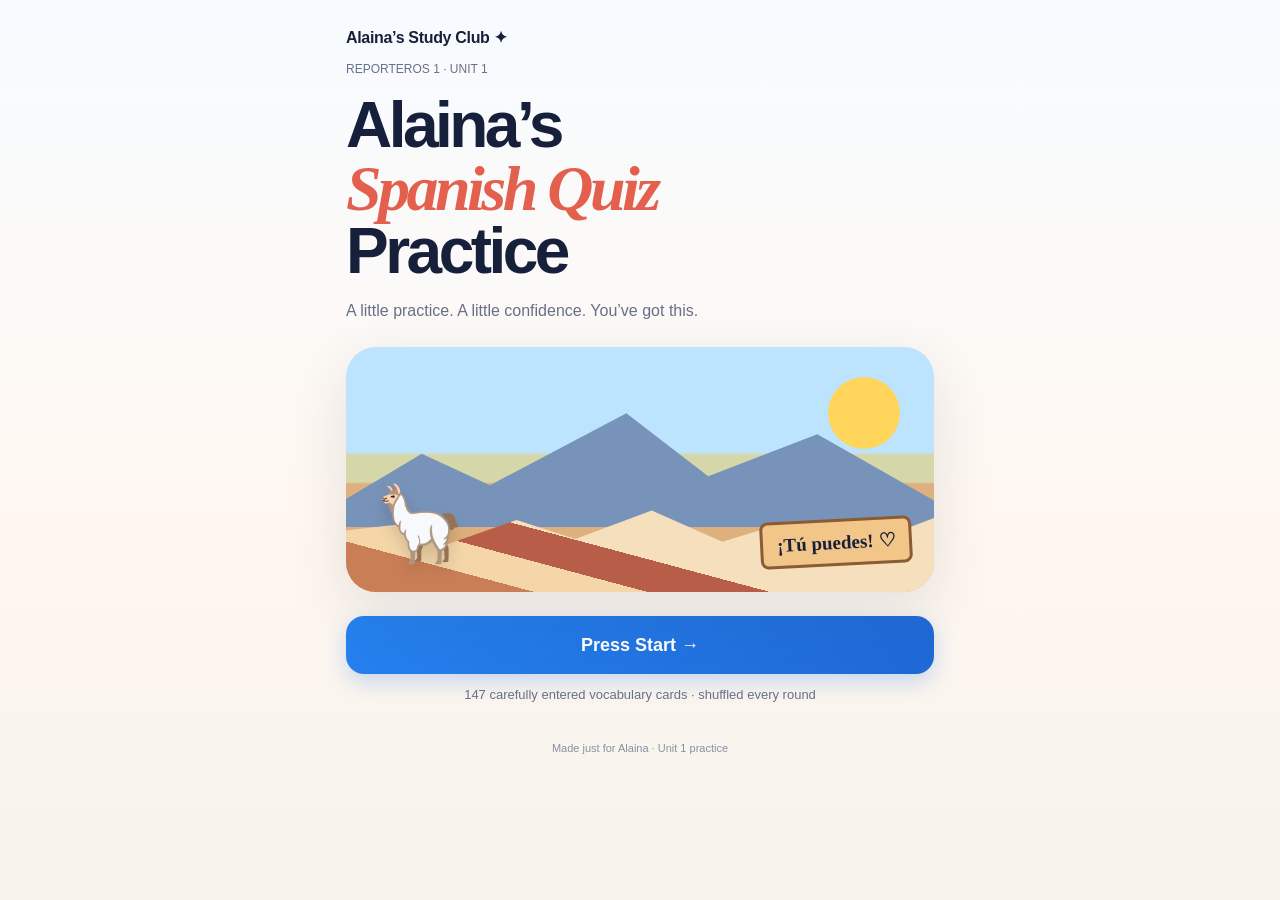
==== index.html @ 4f2fc118 "Fix Spanish nationality spelling" ====
<!doctype html>
<html lang="en"><head><meta charset="utf-8"><meta name="viewport" content="width=device-width,initial-scale=1,viewport-fit=cover,user-scalable=no">
<meta name="theme-color" content="#fbf7f1"><meta name="apple-mobile-web-app-capable" content="yes"><meta name="apple-mobile-web-app-status-bar-style" content="default"><meta name="apple-mobile-web-app-title" content="Alaina Spanish">
<title>Alaina's Spanish Quiz Practice</title>
<style>
:root{--ink:#17203b;--muted:#687089;--paper:#fbf7f1;--card:#fff;--blue:#2577e8;--green:#2fa768;--peach:#ffeadc;--lav:#eee9ff;--line:#e7e2dd;--bad:#c64e4e;--good:#188653;--shadow:0 18px 60px rgba(49,47,66,.12);font-family:-apple-system,BlinkMacSystemFont,"Avenir Next","Segoe UI",sans-serif}*{box-sizing:border-box}body{margin:0;background:linear-gradient(180deg,#f7fbff 0,#fff8f1 56%,#f7f2ec 100%);color:var(--ink);min-height:100dvh;-webkit-tap-highlight-color:transparent}button,input{font:inherit}button{border:0;cursor:pointer}.app{min-height:100dvh;padding:max(12px,env(safe-area-inset-top)) 16px max(18px,env(safe-area-inset-bottom));max-width:620px;margin:auto}.top{height:50px;display:flex;align-items:center;justify-content:space-between}.brand{font-weight:850;letter-spacing:-.02em}.round{width:42px;height:42px;border-radius:50%;background:#ffffffcc;border:1px solid var(--line);font-size:22px}.screen{animation:in .2s ease}@keyframes in{from{opacity:0;transform:translateY(6px)}to{opacity:1;transform:none}}h1{font-size:clamp(42px,12vw,64px);line-height:.98;letter-spacing:-.055em;margin:18px 0 12px}h2{font-size:28px;letter-spacing:-.035em;margin:8px 0}.script{font-family:Georgia,serif;font-style:italic;color:#e2604d}.sub{color:var(--muted);line-height:1.5}.heroArt{height:245px;border-radius:30px;overflow:hidden;position:relative;background:linear-gradient(#bde4ff 0 43%,#d6d7a9 44% 55%,#deb07d 56%);box-shadow:var(--shadow);margin:24px 0}.sun{position:absolute;width:72px;height:72px;border-radius:50%;background:#ffd55b;right:34px;top:30px}.mount{position:absolute;left:-8%;right:-8%;height:150px;bottom:65px;background:#7893b9;clip-path:polygon(0 100%,18% 51%,28% 72%,48% 24%,60% 66%,76% 38%,100% 100%)}.village{position:absolute;inset:auto 0 0;height:95px;background:linear-gradient(15deg,#c97e56 0 20%,#f4d6a9 20% 32%,#b85e48 32% 45%,#f5dfbc 45% 100%);clip-path:polygon(0 35%,10% 28%,17% 50%,29% 24%,39% 44%,52% 14%,64% 47%,75% 26%,88% 50%,100% 22%,100% 100%,0 100%)}.llama{position:absolute;left:28px;bottom:25px;font-size:74px;filter:drop-shadow(0 8px 8px #0002)}.sign{position:absolute;right:22px;bottom:26px;background:#f1c688;border:3px solid #8b5b36;border-radius:8px;padding:9px 14px;font:700 19px Georgia;transform:rotate(-3deg)}.cta{width:100%;min-height:58px;border-radius:18px;background:linear-gradient(135deg,#2582ef,#1f68d6);color:white;font-weight:800;font-size:18px;box-shadow:0 8px 22px #2577e83d}.cta.green{background:linear-gradient(135deg,#38ba75,#23935a)}.ghost{width:100%;min-height:52px;border-radius:16px;background:white;border:1px solid var(--line);font-weight:750;color:var(--ink)}.grid{display:grid;gap:12px}.mode{background:white;border:1px solid var(--line);border-radius:22px;padding:18px;text-align:left;box-shadow:0 8px 25px #0000000a;display:grid;grid-template-columns:52px 1fr auto;align-items:center;gap:14px}.mode .ico{width:52px;height:52px;border-radius:15px;background:#dfeeff;display:grid;place-items:center;font-size:28px}.mode:nth-child(2) .ico{background:#e0f4e6}.mode strong{font-size:20px;display:block}.mode small{color:var(--muted);line-height:1.35;display:block;margin-top:4px}.chev{font-size:28px}.section{margin:22px 0 10px;font-weight:850}.cats{display:grid;gap:9px}.cat{display:flex;align-items:center;gap:11px;background:white;border:1px solid var(--line);border-radius:15px;padding:13px}.cat input{width:20px;height:20px;accent-color:var(--blue)}.cat b{flex:1}.cat small{color:var(--muted)}.seg{display:grid;grid-template-columns:repeat(3,1fr);gap:8px}.seg button{background:white;border:1px solid var(--line);border-radius:13px;padding:12px 4px;font-weight:750}.seg button.on{background:var(--lav);border-color:#9c85e8;color:#4c37a5}
</style><style>
.studyHead{display:flex;align-items:center;justify-content:space-between;margin:6px 0 18px}.progress{font-size:14px;color:var(--muted);font-weight:700}.bar{height:8px;background:#ece8e3;border-radius:99px;overflow:hidden;margin:0 0 22px}.bar i{display:block;height:100%;background:linear-gradient(90deg,#2b82ed,#54b7ff);width:0}.flash{min-height:390px;background:#fff;border:1px solid var(--line);border-radius:30px;box-shadow:var(--shadow);padding:34px 24px;display:flex;flex-direction:column;align-items:center;justify-content:center;text-align:center}.prompt{font-size:14px;color:#4d78b5;margin-bottom:22px}.word{font-size:clamp(38px,12vw,56px);font-weight:850;letter-spacing:-.045em}.spanish{font-family:Georgia,serif;font-size:clamp(38px,12vw,55px);font-weight:700}.forms{font-family:Georgia,serif;font-size:clamp(28px,9vw,42px);font-weight:700;line-height:1.25}.tap{margin-top:30px;color:var(--muted);font-size:14px}.speaker{width:64px;height:64px;border-radius:50%;background:#2580ed;color:#fff;font-size:28px;margin:24px 0 4px}.controls{display:grid;grid-template-columns:1fr 1fr;gap:10px;margin-top:14px}.controls.three{grid-template-columns:1fr 1fr 1fr}.goodbtn{background:#e2f5e9;color:#176c45;border:1px solid #b6dec7}.again{background:#fff0e8;color:#9d5038;border:1px solid #f0c6b7}.control{min-height:52px;border-radius:15px;font-weight:800}.quizCard{background:#fff;border:1px solid var(--line);border-radius:28px;padding:27px 20px;box-shadow:var(--shadow);text-align:center}.quizCard .word{margin:18px 0 28px}.answer{width:100%;height:58px;border:2px solid #cfd8e6;border-radius:15px;padding:0 15px;font-size:20px;outline:none}.answer:focus{border-color:#2b82ed;box-shadow:0 0 0 4px #2b82ed1c}.accents{display:flex;gap:6px;justify-content:center;flex-wrap:wrap;margin:11px 0}.accent{min-width:38px;height:38px;border-radius:10px;background:#f1f5fb;color:#27446f;font-weight:800}.feedback{border-radius:17px;padding:15px;margin:13px 0;text-align:left}.feedback.ok{background:#e5f7eb;color:#176c45}.feedback.no{background:#fff0ed;color:#9d3d3d}.feedback b{display:block;font-size:18px}.result{text-align:center;background:white;border:1px solid var(--line);border-radius:30px;padding:34px 22px;box-shadow:var(--shadow)}.score{font-size:70px;font-weight:900;letter-spacing:-.07em;color:#2e7fe2;margin:20px 0 6px}.tiny{font-size:12px;color:var(--muted)}.note{font-size:13px;color:var(--muted);line-height:1.45;margin-top:12px}.footer{padding:24px 0 8px;text-align:center;color:#8790a0;font-size:11px}.hide{display:none!important}@media(max-width:380px){.app{padding-left:12px;padding-right:12px}.heroArt{height:218px}.flash{min-height:350px}.mode{padding:14px}.mode strong{font-size:18px}}
</style></head><body><div class="app"><div class="top"><div class="brand">Alaina’s Study Club ✦</div><button id="close" class="round hide" aria-label="Close practice">×</button></div><main id="main"></main><div class="footer">Made just for Alaina · Unit 1 practice</div></div>
<script>
const CATS=[['numbers','Numbers','Los números'],['personal','Personal information','Los datos personales'],['greetings','Greetings','Los saludos'],['courtesy','Courtesy & titles','La cortesía y los títulos'],['occupations','Occupations','Las ocupaciones'],['nationalities','Nationalities','Las nacionalidades'],['languages','Languages','Los idiomas']];
let cards=[];const add=(cat,en,...forms)=>cards.push({cat,en,forms});
const one=['uno','dos','tres','cuatro','cinco','seis','siete','ocho','nueve','diez','once','doce','trece','catorce','quince','dieciséis','diecisiete','dieciocho','diecinueve','veinte','veintiuno','veintidós','veintitrés','veinticuatro','veinticinco','veintiséis','veintisiete','veintiocho','veintinueve','treinta'];
const eng=['one','two','three','four','five','six','seven','eight','nine','ten','eleven','twelve','thirteen','fourteen','fifteen','sixteen','seventeen','eighteen','nineteen','twenty','twenty-one','twenty-two','twenty-three','twenty-four','twenty-five','twenty-six','twenty-seven','twenty-eight','twenty-nine','thirty'];
eng.forEach((e,i)=>add('numbers',e,one[i]));const tens={3:'treinta',4:'cuarenta'};const ones=['','uno','dos','tres','cuatro','cinco','seis','siete','ocho','nueve'];for(let n=31;n<=49;n++){let t=Math.floor(n/10),o=n%10;add('numbers',`${['','','','thirty','forty'][t]}-${['','one','two','three','four','five','six','seven','eight','nine'][o]}`,`${tens[t]} y ${ones[o]}`)}
[['fifty','cincuenta'],['sixty','sesenta'],['seventy','setenta'],['eighty','ochenta'],['ninety','noventa'],['one hundred','cien']].forEach(x=>add('numbers',...x));
[['name','el nombre'],['age','la edad'],['country','el país'],['occupation','la ocupación'],['email','el correo electrónico'],['telephone number','el número de teléfono'],['birthday','el cumpleaños']].forEach(x=>add('personal',...x));
[['to greet','saludar'],['to kiss','dar un beso'],['to shake hands','dar un apretón de manos'],['to hug','dar un abrazo']].forEach(x=>add('greetings',...x));
[['Nice to meet you','encantado','encantada'],['Mr. Rodríguez','el señor Rodríguez'],['Mrs. Martínez','la señora Martínez'],['Miss Rivera','la señorita Rivera'],['Mrs. Ana and Mr. Roberto','doña Ana y don Roberto']].forEach(x=>add('courtesy',...x));
</script><script>
[['actor / actress','el actor','la actriz'],['astronaut','el astronauta','la astronauta'],['singer','el cantante','la cantante'],['chef','el cocinero','la cocinera'],['athlete','el deportista','la deportista'],['director','el director','la directora'],['doctor','el doctor','la doctora'],['writer','el escritor','la escritora'],['student','el estudiante','la estudiante'],['photographer','el fotógrafo','la fotógrafa'],['judge','el juez','la jueza'],['journalist','el periodista','la periodista'],['teacher','el profesor','la profesora']].forEach(x=>add('occupations',...x));
const nat=[['Spanish','español','española'],['Equatorial Guinean','guineano','guineana'],['Cuban','cubano','cubana'],['Dominican','dominicano','dominicana'],['Puerto Rican','puertorriqueño','puertorriqueña'],['Canadian','canadiense'],['American','estadounidense'],['Mexican','mexicano','mexicana'],['Costa Rican','costarricense'],['Guatemalan','guatemalteco','guatemalteca'],['Honduran','hondureño','hondureña'],['Nicaraguan','nicaragüense'],['Panamanian','panameño','panameña'],['Salvadoran','salvadoreño','salvadoreña'],['Argentinian','argentino','argentina'],['Bolivian','boliviano','boliviana'],['Chilean','chileno','chilena'],['Colombian','colombiano','colombiana'],['Ecuadorian','ecuatoriano','ecuatoriana'],['Peruvian','peruano','peruana'],['Paraguayan','paraguayo','paraguaya'],['Uruguayan','uruguayo','uruguaya'],['Venezuelan','venezolano','venezolana'],['German','alemán','alemana'],['Australian','australiano','australiana'],['Brazilian','brasileño','brasileña'],['British','británico','británica'],['Chinese','chino','china'],['French','francés','francesa'],['Irish','irlandés','irlandesa'],['Italian','italiano','italiana'],['Japanese','japonés','japonesa'],['Nigerian','nigeriano','nigeriana'],['Polish','polaco','polaca'],['Russian','ruso','rusa']];nat.forEach(x=>add('nationalities',...x));
const langs=[['German','el alemán'],['Arabic','el árabe'],['Aymara','el aymara','el aimara'],['Chinese','el chino'],['Korean','el coreano'],['Catalan','el catalán'],['Spanish','el español'],['French','el francés'],['Galician','el gallego'],['Greek','el griego'],['Guaraní','el guaraní'],['Hindi','el hindi'],['Hebrew','el hebreo'],['Dutch','el holandés'],['English','el inglés'],['Italian','el italiano'],['Japanese','el japonés'],['Lakota','el lakota'],['Nahuatl','el náhuatl'],['Navajo','el navajo'],['Polish','el polaco'],['Portuguese','el portugués'],['Quechua','el quechua'],['Russian','el ruso'],['Tagalog','el tagalo'],['Thai','el tailandés'],['Vietnamese','el vietnamita'],['Basque','el vasco']];langs.forEach(x=>add('languages',x[0]+' (language)',...x.slice(1)));
const TOTAL=cards.length;let state={screen:'home',mode:'flash',selected:new Set(CATS.map(c=>c[0])),length:10,deck:[],i:0,flipped:false,score:0,answers:[],checked:false};const main=document.getElementById('main'),closeBtn=document.getElementById('close');
function esc(s){return String(s).replace(/[&<>"']/g,m=>({'&':'&amp;','<':'&lt;','>':'&gt;','"':'&quot;',"'":'&#39;'}[m]))}function shuffle(a){a=[...a];for(let i=a.length-1;i>0;i--){let j=Math.floor(Math.random()*(i+1));[a[i],a[j]]=[a[j],a[i]]}return a}function showClose(v=true){closeBtn.classList.toggle('hide',!v)}
function home(){state.screen='home';showClose(false);main.innerHTML=`<section class="screen"><div class="tiny">REPORTEROS 1 · UNIT 1</div><h1>Alaina’s<br><span class="script">Spanish Quiz</span><br>Practice</h1><p class="sub">A little practice. A little confidence. You’ve got this.</p><div class="heroArt" aria-label="A cheerful mountain village illustration"><div class="sun"></div><div class="mount"></div><div class="village"></div><div class="llama">🦙</div><div class="sign">¡Tú puedes! ♡</div></div><button class="cta" onclick="menu()">Press Start →</button><p class="note" style="text-align:center">${TOTAL} carefully entered vocabulary cards · shuffled every round</p></section>`}
function menu(){state.screen='menu';showClose(true);main.innerHTML=`<section class="screen"><h2>Choose a practice mode</h2><p class="sub">Start with flashcards, or test the exact Spanish spelling.</p><div class="grid"><button class="mode" onclick="setup('flash')"><span class="ico">▣</span><span><strong>Flashcards</strong><small>See English, tap to reveal Spanish, then hear it aloud.</small></span><span class="chev">›</span></button><button class="mode" onclick="setup('quiz')"><span class="ico">✎</span><span><strong>Spelling Quiz</strong><small>Type the Spanish word and check your answer.</small></span><span class="chev">›</span></button></div></section>`}
function setup(mode){state.mode=mode;state.screen='setup';showClose(true);renderSetup()}
</script><script>
function renderSetup(){let rows=CATS.map(c=>{let count=cards.filter(x=>x.cat===c[0]).length;return `<label class="cat"><input type="checkbox" ${state.selected.has(c[0])?'checked':''} onchange="toggleCat('${c[0]}',this.checked)"><b>${esc(c[1])}<small style="display:block">${esc(c[2])}</small></b><small>${count}</small></label>`}).join('');main.innerHTML=`<section class="screen"><h2>${state.mode==='flash'?'Flashcards':'Spelling Quiz'}</h2><p class="sub">Choose what Alaina wants to practice today.</p><div class="section">Topics</div><div class="cats">${rows}</div><div class="section">Round length</div><div class="seg"><button class="${state.length===10?'on':''}" onclick="setLen(10)">10</button><button class="${state.length===20?'on':''}" onclick="setLen(20)">20</button><button class="${state.length===999?'on':''}" onclick="setLen(999)">All</button></div><div style="height:18px"></div><button class="cta ${state.mode==='quiz'?'green':''}" onclick="startRound()">Start ${state.mode==='flash'?'Flashcards':'Quiz'} →</button><p class="note">No timer. Each round is randomized, so repeated practice comes in a different order.</p></section>`}
function toggleCat(id,on){on?state.selected.add(id):state.selected.delete(id)}function setLen(n){state.length=n;renderSetup()}
function startRound(){let pool=cards.filter(c=>state.selected.has(c.cat));if(!pool.length){alert('Choose at least one topic first.');return}state.deck=shuffle(pool).slice(0,Math.min(state.length,pool.length));state.i=0;state.score=0;state.answers=[];state.flipped=false;state.checked=false;state.screen='study';renderCard()}
function catName(id){return CATS.find(c=>c[0]===id)?.[1]||id}function progress(){return Math.round((state.i/state.deck.length)*100)}
function renderCard(){if(state.i>=state.deck.length)return results();showClose(true);let c=state.deck[state.i],p=Math.round(((state.i)/state.deck.length)*100);if(state.mode==='flash')renderFlash(c,p);else renderQuiz(c,p)}
function renderFlash(c,p){main.innerHTML=`<section class="screen"><div class="studyHead"><button class="round" onclick="menu()">‹</button><div class="progress">${state.i+1} / ${state.deck.length} · ${esc(catName(c.cat))}</div></div><div class="bar"><i style="width:${p}%"></i></div><div class="flash" role="button" tabindex="0" onclick="flip()" onkeydown="if(event.key==='Enter'||event.key===' '){event.preventDefault();flip()}" aria-label="Flashcard. Tap to flip.">${state.flipped?`<div class="prompt">In Spanish</div><div class="forms">${c.forms.map(esc).join('<br><span class="tiny">or</span><br>')}</div><button class="speaker" onclick="event.stopPropagation();speak('${esc(c.forms[0]).replace(/'/g,"\\'")}')" aria-label="Hear Spanish pronunciation">🔊</button><div class="tap">Tap the speaker to hear it</div>`:`<div class="prompt">What’s this in Spanish?</div><div class="word">${esc(c.en)}</div><div class="tap">Tap to flip ↗</div>`}</div>${state.flipped?`<div class="controls"><button class="control again" onclick="rate(false)">Practice again</button><button class="control goodbtn" onclick="rate(true)">Got it ✓</button></div>`:`<div class="controls"><button class="control ghost" onclick="skipFlash()">Skip</button><button class="control cta" onclick="flip()">Flip Card</button></div>`}</section>`}
function flip(){state.flipped=true;renderCard()}function rate(ok){if(ok)state.score++;state.answers.push({c:state.deck[state.i],ok});state.i++;state.flipped=false;renderCard()}function skipFlash(){state.answers.push({c:state.deck[state.i],ok:false});state.i++;state.flipped=false;renderCard()}
function renderQuiz(c,p){main.innerHTML=`<section class="screen"><div class="studyHead"><button class="round" onclick="menu()">‹</button><div class="progress">${state.i+1} / ${state.deck.length} · ${esc(catName(c.cat))}</div></div><div class="bar"><i style="width:${p}%"></i></div><div class="quizCard"><div class="prompt">Write the Spanish for:</div><div class="word">${esc(c.en)}</div><form onsubmit="event.preventDefault();${state.checked?'nextQuiz()':'checkQuiz()'}"><input id="ans" class="answer" autocapitalize="none" autocomplete="off" autocorrect="off" spellcheck="false" placeholder="Type your answer…" ${state.checked?'disabled':''}><div class="accents">${['á','é','í','ó','ú','ü','ñ'].map(x=>`<button type="button" class="accent" onclick="accent('${x}')">${x}</button>`).join('')}</div><div id="fb"></div><button class="cta ${state.checked?'':'green'}" type="submit">${state.checked?'Next Question →':'Check Answer'}</button></form></div><button class="ghost" style="margin-top:11px" onclick="quizSkip()">${state.checked?'':'Skip this word'}</button></section>`;if(!state.checked)setTimeout(()=>document.getElementById('ans')?.focus(),100)}
</script><script>
function canon(s){return s.trim().toLowerCase().replace(/[.!?¡¿]+$/g,'').replace(/\s+/g,' ')}function noAccent(s){return canon(s).replace(/ñ/g,'§').normalize('NFD').replace(/[\u0300-\u036f]/g,'').replace(/§/g,'ñ')}
function accepted(c){let out=[];for(const f of c.forms){out.push(canon(f));out.push(canon(f).replace(/^(el|la)\s+/,''))}return [...new Set(out)]}
function checkQuiz(){let c=state.deck[state.i],input=document.getElementById('ans'),raw=input.value,ans=canon(raw),valid=accepted(c),ok=valid.includes(ans),near=!ok&&valid.some(v=>noAccent(v)===noAccent(ans));state.checked=true;if(ok)state.score++;state.answers.push({c,ok,raw});input.disabled=true;let fb=document.getElementById('fb');fb.className='feedback '+(ok?'ok':'no');fb.innerHTML=ok?`<b>✓ ¡Correcto!</b><span>${esc(c.forms[0])}</span>`:`<b>${near?'Almost — watch the accents.':'Not quite yet.'}</b><span>Answer: ${c.forms.map(esc).join(' / ')}</span><br><button type="button" class="soft" onclick="speak('${esc(c.forms[0]).replace(/'/g,"\\'")}')">🔊 Hear it</button>`;document.querySelector('.quizCard .cta').textContent='Next Question →'}
function nextQuiz(){state.i++;state.checked=false;renderCard()}function quizSkip(){if(state.checked)return nextQuiz();let c=state.deck[state.i];state.answers.push({c,ok:false,raw:''});state.checked=true;let fb=document.getElementById('fb');fb.className='feedback no';fb.innerHTML=`<b>Skipped — here it is.</b><span>${c.forms.map(esc).join(' / ')}</span>`;document.getElementById('ans').disabled=true;document.querySelector('.quizCard .cta').textContent='Next Question →'}
function accent(ch){let i=document.getElementById('ans');if(!i||i.disabled)return;let a=i.selectionStart??i.value.length,b=i.selectionEnd??a;i.setRangeText(ch,a,b,'end');i.focus()}
function speak(text){if(!('speechSynthesis'in window))return alert('Speech is not available in this browser.');speechSynthesis.cancel();let u=new SpeechSynthesisUtterance(text);let vs=speechSynthesis.getVoices().filter(v=>v.lang.toLowerCase().startsWith('es'));u.voice=vs.find(v=>/mx|us/i.test(v.lang))||vs[0]||null;u.lang=u.voice?.lang||'es-MX';u.rate=.82;speechSynthesis.speak(u)}
function results(){state.screen='result';let missed=state.answers.filter(a=>!a.ok);let pct=Math.round(state.score/state.deck.length*100);showClose(true);main.innerHTML=`<section class="screen result"><div style="font-size:50px">${pct===100?'🎉':pct>=80?'🌟':'🌱'}</div><h2>${pct===100?'Amazing, Alaina!':pct>=80?'Great work, Alaina!':'Keep going, Alaina!'}</h2><div class="score">${state.score}/${state.deck.length}</div><p class="sub">${state.mode==='quiz'?'correct spellings':'cards marked “Got it”'}</p>${missed.length?`<div class="feedback no" style="text-align:left"><b>${missed.length} to practice again</b>${missed.slice(0,8).map(a=>`<div style="margin-top:8px">${esc(a.c.en)} → <strong>${esc(a.c.forms[0])}</strong></div>`).join('')}${missed.length>8?`<div class="tiny" style="margin-top:8px">+ ${missed.length-8} more</div>`:''}</div>`:`<div class="feedback ok"><b>Perfect round ✓</b>You got every one.</div>`}<div class="grid" style="margin-top:18px"><button class="cta" onclick="repeat()">Practice Again ↻</button><button class="ghost" onclick="menu()">Choose Another Mode</button></div></section>`}
function repeat(){let old=[...state.deck];state.deck=shuffle(old);state.i=0;state.score=0;state.answers=[];state.flipped=false;state.checked=false;state.screen='study';renderCard()}
closeBtn.onclick=()=>{if(state.screen==='study'&&state.i>0&&!confirm('Leave this practice round?'))return;home()};window.addEventListener('pagehide',()=>speechSynthesis?.cancel());
if(TOTAL!==147)console.error('Vocabulary count mismatch',TOTAL);home();
</script></body></html>
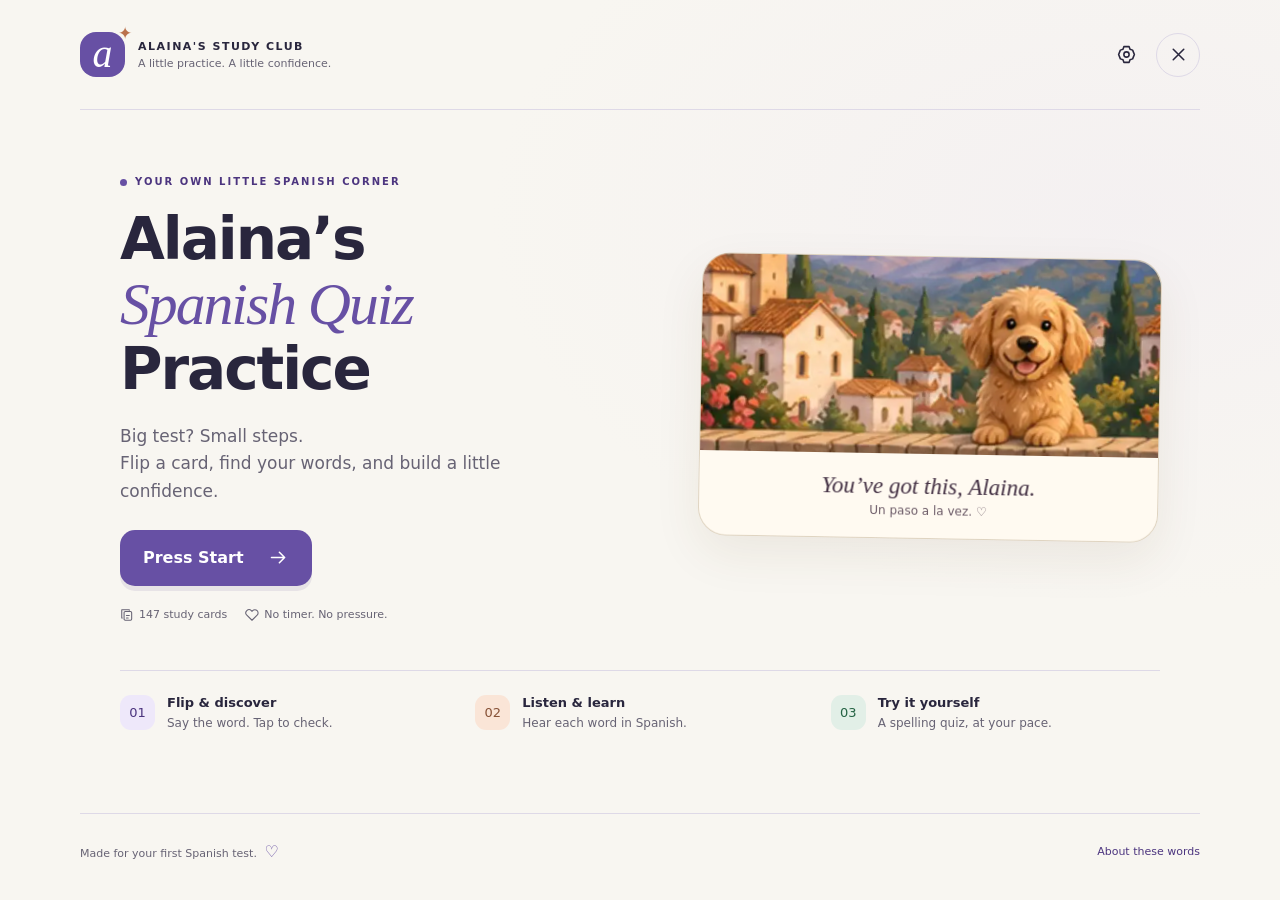
==== commit faa111a4: "Replace early prototype entry point with the tested complete app" ====
--- a/index.html
+++ b/index.html
@@ -1,49 +1,465 @@
 <!doctype html>
-<html lang="en"><head><meta charset="utf-8"><meta name="viewport" content="width=device-width,initial-scale=1,viewport-fit=cover,user-scalable=no">
-<meta name="theme-color" content="#fbf7f1"><meta name="apple-mobile-web-app-capable" content="yes"><meta name="apple-mobile-web-app-status-bar-style" content="default"><meta name="apple-mobile-web-app-title" content="Alaina Spanish">
+<html lang="en">
+<head>
+<meta charset="utf-8">
+<meta name="viewport" content="width=device-width, initial-scale=1, viewport-fit=cover">
+<meta name="theme-color" content="#f8f6f1">
+<meta name="description" content="A little practice, a little confidence. English-to-Spanish flashcards and spelling practice for Unit 1.">
+<meta name="apple-mobile-web-app-title" content="Alaina’s Spanish">
+<meta name="referrer" content="no-referrer">
+<meta name="robots" content="noindex, nofollow">
+<meta name="apple-mobile-web-app-capable" content="yes">
+<meta name="apple-mobile-web-app-status-bar-style" content="default">
 <title>Alaina's Spanish Quiz Practice</title>
-<style>
-:root{--ink:#17203b;--muted:#687089;--paper:#fbf7f1;--card:#fff;--blue:#2577e8;--green:#2fa768;--peach:#ffeadc;--lav:#eee9ff;--line:#e7e2dd;--bad:#c64e4e;--good:#188653;--shadow:0 18px 60px rgba(49,47,66,.12);font-family:-apple-system,BlinkMacSystemFont,"Avenir Next","Segoe UI",sans-serif}*{box-sizing:border-box}body{margin:0;background:linear-gradient(180deg,#f7fbff 0,#fff8f1 56%,#f7f2ec 100%);color:var(--ink);min-height:100dvh;-webkit-tap-highlight-color:transparent}button,input{font:inherit}button{border:0;cursor:pointer}.app{min-height:100dvh;padding:max(12px,env(safe-area-inset-top)) 16px max(18px,env(safe-area-inset-bottom));max-width:620px;margin:auto}.top{height:50px;display:flex;align-items:center;justify-content:space-between}.brand{font-weight:850;letter-spacing:-.02em}.round{width:42px;height:42px;border-radius:50%;background:#ffffffcc;border:1px solid var(--line);font-size:22px}.screen{animation:in .2s ease}@keyframes in{from{opacity:0;transform:translateY(6px)}to{opacity:1;transform:none}}h1{font-size:clamp(42px,12vw,64px);line-height:.98;letter-spacing:-.055em;margin:18px 0 12px}h2{font-size:28px;letter-spacing:-.035em;margin:8px 0}.script{font-family:Georgia,serif;font-style:italic;color:#e2604d}.sub{color:var(--muted);line-height:1.5}.heroArt{height:245px;border-radius:30px;overflow:hidden;position:relative;background:linear-gradient(#bde4ff 0 43%,#d6d7a9 44% 55%,#deb07d 56%);box-shadow:var(--shadow);margin:24px 0}.sun{position:absolute;width:72px;height:72px;border-radius:50%;background:#ffd55b;right:34px;top:30px}.mount{position:absolute;left:-8%;right:-8%;height:150px;bottom:65px;background:#7893b9;clip-path:polygon(0 100%,18% 51%,28% 72%,48% 24%,60% 66%,76% 38%,100% 100%)}.village{position:absolute;inset:auto 0 0;height:95px;background:linear-gradient(15deg,#c97e56 0 20%,#f4d6a9 20% 32%,#b85e48 32% 45%,#f5dfbc 45% 100%);clip-path:polygon(0 35%,10% 28%,17% 50%,29% 24%,39% 44%,52% 14%,64% 47%,75% 26%,88% 50%,100% 22%,100% 100%,0 100%)}.llama{position:absolute;left:28px;bottom:25px;font-size:74px;filter:drop-shadow(0 8px 8px #0002)}.sign{position:absolute;right:22px;bottom:26px;background:#f1c688;border:3px solid #8b5b36;border-radius:8px;padding:9px 14px;font:700 19px Georgia;transform:rotate(-3deg)}.cta{width:100%;min-height:58px;border-radius:18px;background:linear-gradient(135deg,#2582ef,#1f68d6);color:white;font-weight:800;font-size:18px;box-shadow:0 8px 22px #2577e83d}.cta.green{background:linear-gradient(135deg,#38ba75,#23935a)}.ghost{width:100%;min-height:52px;border-radius:16px;background:white;border:1px solid var(--line);font-weight:750;color:var(--ink)}.grid{display:grid;gap:12px}.mode{background:white;border:1px solid var(--line);border-radius:22px;padding:18px;text-align:left;box-shadow:0 8px 25px #0000000a;display:grid;grid-template-columns:52px 1fr auto;align-items:center;gap:14px}.mode .ico{width:52px;height:52px;border-radius:15px;background:#dfeeff;display:grid;place-items:center;font-size:28px}.mode:nth-child(2) .ico{background:#e0f4e6}.mode strong{font-size:20px;display:block}.mode small{color:var(--muted);line-height:1.35;display:block;margin-top:4px}.chev{font-size:28px}.section{margin:22px 0 10px;font-weight:850}.cats{display:grid;gap:9px}.cat{display:flex;align-items:center;gap:11px;background:white;border:1px solid var(--line);border-radius:15px;padding:13px}.cat input{width:20px;height:20px;accent-color:var(--blue)}.cat b{flex:1}.cat small{color:var(--muted)}.seg{display:grid;grid-template-columns:repeat(3,1fr);gap:8px}.seg button{background:white;border:1px solid var(--line);border-radius:13px;padding:12px 4px;font-weight:750}.seg button.on{background:var(--lav);border-color:#9c85e8;color:#4c37a5}
-</style><style>
-.studyHead{display:flex;align-items:center;justify-content:space-between;margin:6px 0 18px}.progress{font-size:14px;color:var(--muted);font-weight:700}.bar{height:8px;background:#ece8e3;border-radius:99px;overflow:hidden;margin:0 0 22px}.bar i{display:block;height:100%;background:linear-gradient(90deg,#2b82ed,#54b7ff);width:0}.flash{min-height:390px;background:#fff;border:1px solid var(--line);border-radius:30px;box-shadow:var(--shadow);padding:34px 24px;display:flex;flex-direction:column;align-items:center;justify-content:center;text-align:center}.prompt{font-size:14px;color:#4d78b5;margin-bottom:22px}.word{font-size:clamp(38px,12vw,56px);font-weight:850;letter-spacing:-.045em}.spanish{font-family:Georgia,serif;font-size:clamp(38px,12vw,55px);font-weight:700}.forms{font-family:Georgia,serif;font-size:clamp(28px,9vw,42px);font-weight:700;line-height:1.25}.tap{margin-top:30px;color:var(--muted);font-size:14px}.speaker{width:64px;height:64px;border-radius:50%;background:#2580ed;color:#fff;font-size:28px;margin:24px 0 4px}.controls{display:grid;grid-template-columns:1fr 1fr;gap:10px;margin-top:14px}.controls.three{grid-template-columns:1fr 1fr 1fr}.goodbtn{background:#e2f5e9;color:#176c45;border:1px solid #b6dec7}.again{background:#fff0e8;color:#9d5038;border:1px solid #f0c6b7}.control{min-height:52px;border-radius:15px;font-weight:800}.quizCard{background:#fff;border:1px solid var(--line);border-radius:28px;padding:27px 20px;box-shadow:var(--shadow);text-align:center}.quizCard .word{margin:18px 0 28px}.answer{width:100%;height:58px;border:2px solid #cfd8e6;border-radius:15px;padding:0 15px;font-size:20px;outline:none}.answer:focus{border-color:#2b82ed;box-shadow:0 0 0 4px #2b82ed1c}.accents{display:flex;gap:6px;justify-content:center;flex-wrap:wrap;margin:11px 0}.accent{min-width:38px;height:38px;border-radius:10px;background:#f1f5fb;color:#27446f;font-weight:800}.feedback{border-radius:17px;padding:15px;margin:13px 0;text-align:left}.feedback.ok{background:#e5f7eb;color:#176c45}.feedback.no{background:#fff0ed;color:#9d3d3d}.feedback b{display:block;font-size:18px}.result{text-align:center;background:white;border:1px solid var(--line);border-radius:30px;padding:34px 22px;box-shadow:var(--shadow)}.score{font-size:70px;font-weight:900;letter-spacing:-.07em;color:#2e7fe2;margin:20px 0 6px}.tiny{font-size:12px;color:var(--muted)}.note{font-size:13px;color:var(--muted);line-height:1.45;margin-top:12px}.footer{padding:24px 0 8px;text-align:center;color:#8790a0;font-size:11px}.hide{display:none!important}@media(max-width:380px){.app{padding-left:12px;padding-right:12px}.heroArt{height:218px}.flash{min-height:350px}.mode{padding:14px}.mode strong{font-size:18px}}
-</style></head><body><div class="app"><div class="top"><div class="brand">Alaina’s Study Club ✦</div><button id="close" class="round hide" aria-label="Close practice">×</button></div><main id="main"></main><div class="footer">Made just for Alaina · Unit 1 practice</div></div>
-<script>
-const CATS=[['numbers','Numbers','Los números'],['personal','Personal information','Los datos personales'],['greetings','Greetings','Los saludos'],['courtesy','Courtesy & titles','La cortesía y los títulos'],['occupations','Occupations','Las ocupaciones'],['nationalities','Nationalities','Las nacionalidades'],['languages','Languages','Los idiomas']];
-let cards=[];const add=(cat,en,...forms)=>cards.push({cat,en,forms});
-const one=['uno','dos','tres','cuatro','cinco','seis','siete','ocho','nueve','diez','once','doce','trece','catorce','quince','dieciséis','diecisiete','dieciocho','diecinueve','veinte','veintiuno','veintidós','veintitrés','veinticuatro','veinticinco','veintiséis','veintisiete','veintiocho','veintinueve','treinta'];
-const eng=['one','two','three','four','five','six','seven','eight','nine','ten','eleven','twelve','thirteen','fourteen','fifteen','sixteen','seventeen','eighteen','nineteen','twenty','twenty-one','twenty-two','twenty-three','twenty-four','twenty-five','twenty-six','twenty-seven','twenty-eight','twenty-nine','thirty'];
-eng.forEach((e,i)=>add('numbers',e,one[i]));const tens={3:'treinta',4:'cuarenta'};const ones=['','uno','dos','tres','cuatro','cinco','seis','siete','ocho','nueve'];for(let n=31;n<=49;n++){let t=Math.floor(n/10),o=n%10;add('numbers',`${['','','','thirty','forty'][t]}-${['','one','two','three','four','five','six','seven','eight','nine'][o]}`,`${tens[t]} y ${ones[o]}`)}
-[['fifty','cincuenta'],['sixty','sesenta'],['seventy','setenta'],['eighty','ochenta'],['ninety','noventa'],['one hundred','cien']].forEach(x=>add('numbers',...x));
-[['name','el nombre'],['age','la edad'],['country','el país'],['occupation','la ocupación'],['email','el correo electrónico'],['telephone number','el número de teléfono'],['birthday','el cumpleaños']].forEach(x=>add('personal',...x));
-[['to greet','saludar'],['to kiss','dar un beso'],['to shake hands','dar un apretón de manos'],['to hug','dar un abrazo']].forEach(x=>add('greetings',...x));
-[['Nice to meet you','encantado','encantada'],['Mr. Rodríguez','el señor Rodríguez'],['Mrs. Martínez','la señora Martínez'],['Miss Rivera','la señorita Rivera'],['Mrs. Ana and Mr. Roberto','doña Ana y don Roberto']].forEach(x=>add('courtesy',...x));
-</script><script>
-[['actor / actress','el actor','la actriz'],['astronaut','el astronauta','la astronauta'],['singer','el cantante','la cantante'],['chef','el cocinero','la cocinera'],['athlete','el deportista','la deportista'],['director','el director','la directora'],['doctor','el doctor','la doctora'],['writer','el escritor','la escritora'],['student','el estudiante','la estudiante'],['photographer','el fotógrafo','la fotógrafa'],['judge','el juez','la jueza'],['journalist','el periodista','la periodista'],['teacher','el profesor','la profesora']].forEach(x=>add('occupations',...x));
-const nat=[['Spanish','español','española'],['Equatorial Guinean','guineano','guineana'],['Cuban','cubano','cubana'],['Dominican','dominicano','dominicana'],['Puerto Rican','puertorriqueño','puertorriqueña'],['Canadian','canadiense'],['American','estadounidense'],['Mexican','mexicano','mexicana'],['Costa Rican','costarricense'],['Guatemalan','guatemalteco','guatemalteca'],['Honduran','hondureño','hondureña'],['Nicaraguan','nicaragüense'],['Panamanian','panameño','panameña'],['Salvadoran','salvadoreño','salvadoreña'],['Argentinian','argentino','argentina'],['Bolivian','boliviano','boliviana'],['Chilean','chileno','chilena'],['Colombian','colombiano','colombiana'],['Ecuadorian','ecuatoriano','ecuatoriana'],['Peruvian','peruano','peruana'],['Paraguayan','paraguayo','paraguaya'],['Uruguayan','uruguayo','uruguaya'],['Venezuelan','venezolano','venezolana'],['German','alemán','alemana'],['Australian','australiano','australiana'],['Brazilian','brasileño','brasileña'],['British','británico','británica'],['Chinese','chino','china'],['French','francés','francesa'],['Irish','irlandés','irlandesa'],['Italian','italiano','italiana'],['Japanese','japonés','japonesa'],['Nigerian','nigeriano','nigeriana'],['Polish','polaco','polaca'],['Russian','ruso','rusa']];nat.forEach(x=>add('nationalities',...x));
-const langs=[['German','el alemán'],['Arabic','el árabe'],['Aymara','el aymara','el aimara'],['Chinese','el chino'],['Korean','el coreano'],['Catalan','el catalán'],['Spanish','el español'],['French','el francés'],['Galician','el gallego'],['Greek','el griego'],['Guaraní','el guaraní'],['Hindi','el hindi'],['Hebrew','el hebreo'],['Dutch','el holandés'],['English','el inglés'],['Italian','el italiano'],['Japanese','el japonés'],['Lakota','el lakota'],['Nahuatl','el náhuatl'],['Navajo','el navajo'],['Polish','el polaco'],['Portuguese','el portugués'],['Quechua','el quechua'],['Russian','el ruso'],['Tagalog','el tagalo'],['Thai','el tailandés'],['Vietnamese','el vietnamita'],['Basque','el vasco']];langs.forEach(x=>add('languages',x[0]+' (language)',...x.slice(1)));
-const TOTAL=cards.length;let state={screen:'home',mode:'flash',selected:new Set(CATS.map(c=>c[0])),length:10,deck:[],i:0,flipped:false,score:0,answers:[],checked:false};const main=document.getElementById('main'),closeBtn=document.getElementById('close');
-function esc(s){return String(s).replace(/[&<>"']/g,m=>({'&':'&amp;','<':'&lt;','>':'&gt;','"':'&quot;',"'":'&#39;'}[m]))}function shuffle(a){a=[...a];for(let i=a.length-1;i>0;i--){let j=Math.floor(Math.random()*(i+1));[a[i],a[j]]=[a[j],a[i]]}return a}function showClose(v=true){closeBtn.classList.toggle('hide',!v)}
-function home(){state.screen='home';showClose(false);main.innerHTML=`<section class="screen"><div class="tiny">REPORTEROS 1 · UNIT 1</div><h1>Alaina’s<br><span class="script">Spanish Quiz</span><br>Practice</h1><p class="sub">A little practice. A little confidence. You’ve got this.</p><div class="heroArt" aria-label="A cheerful mountain village illustration"><div class="sun"></div><div class="mount"></div><div class="village"></div><div class="llama">🦙</div><div class="sign">¡Tú puedes! ♡</div></div><button class="cta" onclick="menu()">Press Start →</button><p class="note" style="text-align:center">${TOTAL} carefully entered vocabulary cards · shuffled every round</p></section>`}
-function menu(){state.screen='menu';showClose(true);main.innerHTML=`<section class="screen"><h2>Choose a practice mode</h2><p class="sub">Start with flashcards, or test the exact Spanish spelling.</p><div class="grid"><button class="mode" onclick="setup('flash')"><span class="ico">▣</span><span><strong>Flashcards</strong><small>See English, tap to reveal Spanish, then hear it aloud.</small></span><span class="chev">›</span></button><button class="mode" onclick="setup('quiz')"><span class="ico">✎</span><span><strong>Spelling Quiz</strong><small>Type the Spanish word and check your answer.</small></span><span class="chev">›</span></button></div></section>`}
-function setup(mode){state.mode=mode;state.screen='setup';showClose(true);renderSetup()}
-</script><script>
-function renderSetup(){let rows=CATS.map(c=>{let count=cards.filter(x=>x.cat===c[0]).length;return `<label class="cat"><input type="checkbox" ${state.selected.has(c[0])?'checked':''} onchange="toggleCat('${c[0]}',this.checked)"><b>${esc(c[1])}<small style="display:block">${esc(c[2])}</small></b><small>${count}</small></label>`}).join('');main.innerHTML=`<section class="screen"><h2>${state.mode==='flash'?'Flashcards':'Spelling Quiz'}</h2><p class="sub">Choose what Alaina wants to practice today.</p><div class="section">Topics</div><div class="cats">${rows}</div><div class="section">Round length</div><div class="seg"><button class="${state.length===10?'on':''}" onclick="setLen(10)">10</button><button class="${state.length===20?'on':''}" onclick="setLen(20)">20</button><button class="${state.length===999?'on':''}" onclick="setLen(999)">All</button></div><div style="height:18px"></div><button class="cta ${state.mode==='quiz'?'green':''}" onclick="startRound()">Start ${state.mode==='flash'?'Flashcards':'Quiz'} →</button><p class="note">No timer. Each round is randomized, so repeated practice comes in a different order.</p></section>`}
-function toggleCat(id,on){on?state.selected.add(id):state.selected.delete(id)}function setLen(n){state.length=n;renderSetup()}
-function startRound(){let pool=cards.filter(c=>state.selected.has(c.cat));if(!pool.length){alert('Choose at least one topic first.');return}state.deck=shuffle(pool).slice(0,Math.min(state.length,pool.length));state.i=0;state.score=0;state.answers=[];state.flipped=false;state.checked=false;state.screen='study';renderCard()}
-function catName(id){return CATS.find(c=>c[0]===id)?.[1]||id}function progress(){return Math.round((state.i/state.deck.length)*100)}
-function renderCard(){if(state.i>=state.deck.length)return results();showClose(true);let c=state.deck[state.i],p=Math.round(((state.i)/state.deck.length)*100);if(state.mode==='flash')renderFlash(c,p);else renderQuiz(c,p)}
-function renderFlash(c,p){main.innerHTML=`<section class="screen"><div class="studyHead"><button class="round" onclick="menu()">‹</button><div class="progress">${state.i+1} / ${state.deck.length} · ${esc(catName(c.cat))}</div></div><div class="bar"><i style="width:${p}%"></i></div><div class="flash" role="button" tabindex="0" onclick="flip()" onkeydown="if(event.key==='Enter'||event.key===' '){event.preventDefault();flip()}" aria-label="Flashcard. Tap to flip.">${state.flipped?`<div class="prompt">In Spanish</div><div class="forms">${c.forms.map(esc).join('<br><span class="tiny">or</span><br>')}</div><button class="speaker" onclick="event.stopPropagation();speak('${esc(c.forms[0]).replace(/'/g,"\\'")}')" aria-label="Hear Spanish pronunciation">🔊</button><div class="tap">Tap the speaker to hear it</div>`:`<div class="prompt">What’s this in Spanish?</div><div class="word">${esc(c.en)}</div><div class="tap">Tap to flip ↗</div>`}</div>${state.flipped?`<div class="controls"><button class="control again" onclick="rate(false)">Practice again</button><button class="control goodbtn" onclick="rate(true)">Got it ✓</button></div>`:`<div class="controls"><button class="control ghost" onclick="skipFlash()">Skip</button><button class="control cta" onclick="flip()">Flip Card</button></div>`}</section>`}
-function flip(){state.flipped=true;renderCard()}function rate(ok){if(ok)state.score++;state.answers.push({c:state.deck[state.i],ok});state.i++;state.flipped=false;renderCard()}function skipFlash(){state.answers.push({c:state.deck[state.i],ok:false});state.i++;state.flipped=false;renderCard()}
-function renderQuiz(c,p){main.innerHTML=`<section class="screen"><div class="studyHead"><button class="round" onclick="menu()">‹</button><div class="progress">${state.i+1} / ${state.deck.length} · ${esc(catName(c.cat))}</div></div><div class="bar"><i style="width:${p}%"></i></div><div class="quizCard"><div class="prompt">Write the Spanish for:</div><div class="word">${esc(c.en)}</div><form onsubmit="event.preventDefault();${state.checked?'nextQuiz()':'checkQuiz()'}"><input id="ans" class="answer" autocapitalize="none" autocomplete="off" autocorrect="off" spellcheck="false" placeholder="Type your answer…" ${state.checked?'disabled':''}><div class="accents">${['á','é','í','ó','ú','ü','ñ'].map(x=>`<button type="button" class="accent" onclick="accent('${x}')">${x}</button>`).join('')}</div><div id="fb"></div><button class="cta ${state.checked?'':'green'}" type="submit">${state.checked?'Next Question →':'Check Answer'}</button></form></div><button class="ghost" style="margin-top:11px" onclick="quizSkip()">${state.checked?'':'Skip this word'}</button></section>`;if(!state.checked)setTimeout(()=>document.getElementById('ans')?.focus(),100)}
-</script><script>
-function canon(s){return s.trim().toLowerCase().replace(/[.!?¡¿]+$/g,'').replace(/\s+/g,' ')}function noAccent(s){return canon(s).replace(/ñ/g,'§').normalize('NFD').replace(/[\u0300-\u036f]/g,'').replace(/§/g,'ñ')}
-function accepted(c){let out=[];for(const f of c.forms){out.push(canon(f));out.push(canon(f).replace(/^(el|la)\s+/,''))}return [...new Set(out)]}
-function checkQuiz(){let c=state.deck[state.i],input=document.getElementById('ans'),raw=input.value,ans=canon(raw),valid=accepted(c),ok=valid.includes(ans),near=!ok&&valid.some(v=>noAccent(v)===noAccent(ans));state.checked=true;if(ok)state.score++;state.answers.push({c,ok,raw});input.disabled=true;let fb=document.getElementById('fb');fb.className='feedback '+(ok?'ok':'no');fb.innerHTML=ok?`<b>✓ ¡Correcto!</b><span>${esc(c.forms[0])}</span>`:`<b>${near?'Almost — watch the accents.':'Not quite yet.'}</b><span>Answer: ${c.forms.map(esc).join(' / ')}</span><br><button type="button" class="soft" onclick="speak('${esc(c.forms[0]).replace(/'/g,"\\'")}')">🔊 Hear it</button>`;document.querySelector('.quizCard .cta').textContent='Next Question →'}
-function nextQuiz(){state.i++;state.checked=false;renderCard()}function quizSkip(){if(state.checked)return nextQuiz();let c=state.deck[state.i];state.answers.push({c,ok:false,raw:''});state.checked=true;let fb=document.getElementById('fb');fb.className='feedback no';fb.innerHTML=`<b>Skipped — here it is.</b><span>${c.forms.map(esc).join(' / ')}</span>`;document.getElementById('ans').disabled=true;document.querySelector('.quizCard .cta').textContent='Next Question →'}
-function accent(ch){let i=document.getElementById('ans');if(!i||i.disabled)return;let a=i.selectionStart??i.value.length,b=i.selectionEnd??a;i.setRangeText(ch,a,b,'end');i.focus()}
-function speak(text){if(!('speechSynthesis'in window))return alert('Speech is not available in this browser.');speechSynthesis.cancel();let u=new SpeechSynthesisUtterance(text);let vs=speechSynthesis.getVoices().filter(v=>v.lang.toLowerCase().startsWith('es'));u.voice=vs.find(v=>/mx|us/i.test(v.lang))||vs[0]||null;u.lang=u.voice?.lang||'es-MX';u.rate=.82;speechSynthesis.speak(u)}
-function results(){state.screen='result';let missed=state.answers.filter(a=>!a.ok);let pct=Math.round(state.score/state.deck.length*100);showClose(true);main.innerHTML=`<section class="screen result"><div style="font-size:50px">${pct===100?'🎉':pct>=80?'🌟':'🌱'}</div><h2>${pct===100?'Amazing, Alaina!':pct>=80?'Great work, Alaina!':'Keep going, Alaina!'}</h2><div class="score">${state.score}/${state.deck.length}</div><p class="sub">${state.mode==='quiz'?'correct spellings':'cards marked “Got it”'}</p>${missed.length?`<div class="feedback no" style="text-align:left"><b>${missed.length} to practice again</b>${missed.slice(0,8).map(a=>`<div style="margin-top:8px">${esc(a.c.en)} → <strong>${esc(a.c.forms[0])}</strong></div>`).join('')}${missed.length>8?`<div class="tiny" style="margin-top:8px">+ ${missed.length-8} more</div>`:''}</div>`:`<div class="feedback ok"><b>Perfect round ✓</b>You got every one.</div>`}<div class="grid" style="margin-top:18px"><button class="cta" onclick="repeat()">Practice Again ↻</button><button class="ghost" onclick="menu()">Choose Another Mode</button></div></section>`}
-function repeat(){let old=[...state.deck];state.deck=shuffle(old);state.i=0;state.score=0;state.answers=[];state.flipped=false;state.checked=false;state.screen='study';renderCard()}
-closeBtn.onclick=()=>{if(state.screen==='study'&&state.i>0&&!confirm('Leave this practice round?'))return;home()};window.addEventListener('pagehide',()=>speechSynthesis?.cancel());
-if(TOTAL!==147)console.error('Vocabulary count mismatch',TOTAL);home();
-</script></body></html>+<style>:root{--ink:#29263d;--muted:#676374;--paper:#f8f6f1;--purple:#6750a4;--purple-dark:#4c357f;--lavender:#eee8fa;--line:#ded9e7;--peach:#fae5d7;--mint:#e2efe7;--green:#256344;--red:#994440;--amber:#775614;--white:#fff;--radius:24px;--shadow:0 14px 48px #382a5510;font-family:ui-rounded,'Avenir Next','Segoe UI',system-ui,-apple-system,sans-serif;color:var(--ink);background:var(--paper);font-synthesis:none}
+*{box-sizing:border-box}body{margin:0;min-width:300px;min-height:100vh;min-height:100dvh;background:radial-gradient(ellipse at 88% 24%,#ede6f259,transparent 40%),var(--paper);-webkit-tap-highlight-color:transparent}button,input,select{font:inherit}button{cursor:pointer;color:inherit}button:disabled{cursor:default;opacity:.44}button,a,input,select{touch-action:manipulation}button{border:0}a{color:var(--purple-dark)}:focus-visible{outline:3px solid var(--purple);outline-offset:4px}button:focus:not(:focus-visible),main:focus{outline:none}button{transition:background .15s,box-shadow .15s,transform .15s}button:not(:disabled):active{transform:translateY(1px)}[hidden]{display:none!important}.sr-only{position:absolute!important;width:1px;height:1px;padding:0;overflow:hidden;clip:rect(0,0,0,0);white-space:nowrap;border:0}.skip-link{position:fixed;top:-100px;left:20px;background:var(--white);padding:15px;z-index:99}.skip-link:focus{top:15px}.site-header{width:min(1120px,calc(100% - 80px));margin:0 auto;min-height:110px;display:flex;align-items:center;justify-content:space-between;gap:12px;border-bottom:1px solid var(--line)}.brand{padding:0;background:none;display:flex;align-items:center;gap:13px;text-align:left}.brand-mark{background:var(--purple);border-radius:16px;width:45px;height:45px;color:#fff;display:block;text-align:center;font:italic 40px/43px Georgia,serif;position:relative}.brand-mark>span{position:absolute;font:17px/1 Georgia;right:-7px;top:-7px;color:#ba714c}.brand-copy{font-size:11px;font-weight:800;letter-spacing:1.5px}.brand-copy>span{display:block;font-size:11px;letter-spacing:0;margin-top:4px;color:var(--muted);font-weight:450}.header-actions{display:flex;gap:8px}.icon-button{height:44px;width:44px;display:inline-flex;align-items:center;justify-content:center;background:none;border:1px solid transparent;border-radius:50%;flex:none}.icon-button:hover{background:var(--lavender)}.close-button{border-color:var(--line)}svg.icon{width:21px;height:21px;display:inline-block;flex-shrink:0;vertical-align:middle;fill:none;stroke:currentColor;stroke-width:1.8;stroke-linecap:round;stroke-linejoin:round}main{width:min(1040px,calc(100% - 80px));margin:0 auto;min-height:calc(100dvh - 197px);padding:40px 0 32px}h1,h2,h3,p{margin-top:0}h1,h2,h3{letter-spacing:-.035em}h1{font-size:58px;line-height:1.1;font-weight:750;margin-bottom:22px}h2{font-size:35px;line-height:1.15;margin-bottom:12px}h3{font-size:20px;margin-bottom:8px}p{line-height:1.6}small{line-height:1.5}.eyebrow{text-transform:uppercase;letter-spacing:2px;font-size:10px;font-weight:800;display:flex;align-items:center;gap:8px;color:var(--purple-dark);margin:0 0 18px}.eyebrow:before{content:'';display:block;width:7px;height:7px;border-radius:50%;background:var(--purple)}.muted{color:var(--muted)}.lead{font-size:17px;color:var(--muted);max-width:390px;margin-bottom:25px}.text-button{background:none;color:var(--purple-dark);font-size:13px;padding:10px 0;text-decoration:none;text-underline-offset:4px;min-height:44px}.text-button:hover{text-decoration:underline}.primary{background:var(--purple);color:#fff;border-radius:15px;padding:16px 23px;min-height:56px;font-weight:700;display:inline-flex;align-items:center;justify-content:center;gap:24px;box-shadow:0 5px 0 #4d3b7d18}.primary:hover{background:var(--purple-dark)}.secondary{background:var(--white);border:1px solid var(--line);border-radius:14px;min-height:50px;padding:13px 20px;font-weight:650;display:inline-flex;align-items:center;justify-content:center;gap:10px}.secondary:hover{background:var(--lavender)}.soft-button{background:var(--lavender);color:var(--purple-dark);border:1px solid transparent;border-radius:12px;padding:11px 15px;min-height:44px;display:inline-flex;justify-content:center;align-items:center;gap:8px;font-size:13px;font-weight:650}.soft-button:hover{border-color:var(--purple)}.pill{font-size:11px;padding:7px 11px;background:var(--lavender);color:var(--purple-dark);border-radius:99px;display:inline-flex;gap:5px;align-items:center;font-weight:700;white-space:nowrap}.pill svg{width:13px;height:13px}.home-hero{display:grid;grid-template-columns:1.12fr 1fr;gap:65px;align-items:center;padding:24px 0 48px}.hero-title .script{font:italic 1.03em/1.1 Georgia,serif;color:var(--purple)}.hero-detail{display:flex;gap:18px;align-items:center;margin-top:22px;font-size:11px;color:var(--muted)}.hero-detail>span{display:flex;align-items:center;gap:5px}.hero-detail svg{width:14px;height:14px}.hero-art{position:relative;padding:28px 10px 34px;align-self:center}.art-orbit{position:absolute;inset:20px -10px 10px;border:1px dashed #d9cddf;border-radius:50%;transform:rotate(-13deg)}.art-card{background:#fff;box-shadow:0 22px 45px #3c2d5120;border:1px solid #e8e0ed;border-radius:24px;width:100%;min-height:286px;padding:35px 26px;display:flex;flex-direction:column;align-items:center;justify-content:center;transform:rotate(-5deg);position:relative;z-index:2}.art-card:before{content:'';position:absolute;inset:4px -8px -10px 8px;border-radius:24px;border:1px solid #cabada;background:#eae1f4;transform:rotate(7deg);z-index:-1}.art-front{position:absolute;inset:0;border-radius:24px;background:#fff;z-index:-1}.art-small{text-transform:uppercase;letter-spacing:2px;font-size:9px;font-weight:750;color:var(--muted)}.art-english{font-size:25px;letter-spacing:-.04em;font-weight:650;margin:18px 0 14px}.art-spanish{font:italic 37px/1.2 Georgia,serif;color:var(--purple);margin-top:16px}.art-divider{width:35px;height:1px;background:var(--line)}.art-audio{background:var(--lavender);border-radius:50%;padding:10px;display:flex;margin-top:16px;color:var(--purple)}.art-sticker{position:absolute;bottom:8px;right:-4px;background:var(--peach);border:1px solid #e9c9b5;color:#815234;padding:12px 19px;border-radius:8px;transform:rotate(8deg);font:italic 19px Georgia,serif;z-index:3}.art-star{position:absolute;color:#b47b50;right:10px;top:0;font-size:44px;z-index:4;transform:rotate(-12deg)}.tiny-star{left:-15px;top:auto;bottom:15px;font-size:28px}.home-bottom{border-top:1px solid var(--line);padding-top:24px;display:grid;grid-template-columns:1fr 1fr 1fr;gap:26px}.step{display:flex;gap:12px}.step-badge{width:35px;height:35px;background:var(--lavender);border-radius:11px;display:flex;align-items:center;justify-content:center;flex-shrink:0;font-size:13px;color:var(--purple-dark)}.step:nth-child(2) .step-badge{background:var(--peach);color:#875237}.step:nth-child(3) .step-badge{background:var(--mint);color:var(--green)}.step strong{display:block;font-size:13px;margin:0 0 4px}.step p{font-size:12px;margin:0;color:var(--muted)}.welcome-progress{display:flex;gap:20px;align-items:center;background:#ffffff80;border:1px solid var(--line);border-radius:15px;margin-top:22px;padding:12px 17px;font-size:12px;color:var(--muted)}.welcome-progress strong{color:var(--purple-dark);font-size:17px;margin-right:5px}.view-top{display:flex;align-items:flex-start;justify-content:space-between;gap:20px;margin-bottom:22px}.view-top .eyebrow{margin-bottom:10px}.view-top h1{font-size:36px;margin-bottom:9px}.view-top p{font-size:14px;color:var(--muted);margin-bottom:0}.mode-grid{display:grid;grid-template-columns:1fr 1fr;gap:17px;margin-bottom:25px}.mode-card{text-align:left;border:1px solid var(--line);background:#fff;border-radius:20px;padding:21px;display:flex;gap:17px;position:relative}.mode-card[aria-pressed=true]{border:2px solid var(--purple);padding:20px;background:#f4f0fc}.mode-icon{width:48px;height:48px;display:flex;align-items:center;justify-content:center;background:var(--lavender);border-radius:13px;color:var(--purple-dark);flex:none}.mode-card:nth-child(2) .mode-icon{background:var(--peach);color:#865439}.mode-number{font-size:9px;letter-spacing:1px;color:var(--muted);font-weight:750;margin-bottom:4px}.mode-card h2{font-size:21px;margin:0 0 6px}.mode-card p{font-size:12px;color:var(--muted);margin:0;max-width:300px}.mode-check{position:absolute;right:14px;top:14px;width:19px;height:19px;border:1px solid var(--line);border-radius:50%;background:#fff}.mode-card[aria-pressed=true] .mode-check{background:var(--purple);border-color:var(--purple)}.mode-check svg{width:15px;height:15px;display:block;color:#fff;margin:1px}.setup-panel{background:#fff;border:1px solid var(--line);border-radius:20px;padding:23px}.section-label{display:flex;align-items:center;justify-content:space-between;gap:8px;margin-bottom:13px}.section-label h2{font-size:16px;letter-spacing:-.02em;margin:0}.section-label .text-button{font-size:11px;min-height:32px;padding:6px}.topic-grid{display:grid;grid-template-columns:repeat(3,1fr);gap:9px}.topic{display:flex;align-items:center;gap:10px;padding:12px;min-height:65px;border:1px solid #e7e3ed;border-radius:12px;cursor:pointer;position:relative}.topic:has(input:checked){background:#f6f3fd;border-color:#b8a6d6}.topic input{appearance:none;width:17px;height:17px;flex:none;border:1px solid #b0a6bf;border-radius:5px;margin:0}.topic input:checked{background:var(--purple);border-color:var(--purple);box-shadow:inset 0 0 0 3px #f6f3fd}.topic label{cursor:pointer}.topic-label{font-size:12px;font-weight:650;line-height:1.25}.topic-label small{font-size:10px;font-weight:400;display:block;color:var(--muted);margin-top:3px}.topic-count{margin-left:auto;font-size:11px;color:var(--muted)}.setup-options{margin-top:22px;padding-top:18px;border-top:1px solid var(--line);display:flex;flex-wrap:wrap;align-items:center;justify-content:space-between;gap:18px}.round-length{display:flex;align-items:center;gap:12px}.round-label{font-size:12px;font-weight:650}.segmented{display:flex;border:1px solid var(--line);padding:3px;border-radius:12px;background:var(--paper)}.segmented button{background:none;border-radius:8px;min-width:49px;min-height:38px;font-size:12px;font-weight:650}.segmented button[aria-pressed=true]{background:var(--white);color:var(--purple-dark);box-shadow:0 2px 5px #382a5516}.review-toggle{display:flex;gap:9px;align-items:center;font-size:12px;cursor:pointer}.review-toggle input{accent-color:var(--purple);width:17px;height:17px}.review-toggle small{display:block;font-size:10px;color:var(--muted)}.setup-bottom{display:flex;align-items:center;justify-content:space-between;gap:25px;margin-top:19px}.setup-bottom p{font-size:11px;color:var(--muted);margin:0;max-width:390px}.setup-bottom .primary{min-width:244px;font-size:14px}.error-inline{font-size:13px;color:var(--red);margin:12px 0 0}.practice{width:min(650px,100%);margin:0 auto}.practice-top{display:flex;align-items:center;justify-content:space-between;gap:8px;margin:0 0 15px}.practice-top .text-button{font-size:12px}.practice-top h1{font-size:18px;margin:0;letter-spacing:-.025em}.practice-progress-label{display:flex;align-items:center;justify-content:space-between;font-size:11px;color:var(--muted);margin-bottom:9px}.progress-track{height:5px;border-radius:10px;background:#e6deee;overflow:hidden;margin-bottom:22px}.progress-track>span{display:block;height:100%;background:var(--purple);transition:width .3s}.card-meta{display:flex;justify-content:space-between;align-items:center;gap:8px;margin-bottom:13px}.card-meta .quiet{font-size:11px;color:var(--muted)}.flash-card{display:block;perspective:1200px;width:100%;background:none;border:0;padding:0;text-align:center;border-radius:24px;height:285px}.flip-inner{display:block;width:100%;height:100%;position:relative;transform-style:preserve-3d;transition:transform .4s cubic-bezier(.2,.7,.2,1)}.flash-card.flipped .flip-inner{transform:rotateY(180deg)}.card-face{position:absolute;inset:0;backface-visibility:hidden;-webkit-backface-visibility:hidden;background:#fff;border:1px solid var(--line);border-radius:24px;box-shadow:var(--shadow);padding:25px;display:flex;flex-direction:column;align-items:center;justify-content:center;gap:15px}.card-face.back{background:#f1ebfa;border-color:#cdbbdf;transform:rotateY(180deg)}.card-language{font-size:10px;letter-spacing:2px;color:var(--muted);font-weight:750}.card-word{font-size:38px;font-weight:700;line-height:1.2;letter-spacing:-.035em;overflow-wrap:anywhere;max-width:100%}.card-word.long{font-size:27px}.card-word.es{font-family:Georgia,serif;font-weight:500;color:var(--purple-dark);font-size:39px;letter-spacing:-.025em}.card-word.es.long{font-size:29px}.card-word.es.very-long{font-size:25px}.card-forms{display:flex;flex-direction:column;gap:9px;max-width:100%}.card-form-join{font:11px/1.1 system-ui;color:var(--muted);letter-spacing:0}.number-caption{font-size:18px;color:var(--muted)}.tap-hint{font-size:11px;color:var(--muted);margin-top:7px;display:flex;gap:7px;align-items:center}.tap-hint .icon{width:14px;height:14px}.flash-under{min-height:124px;padding:17px 0 10px}.audio-group{display:flex;flex-wrap:wrap;gap:8px;align-items:center;justify-content:center}.audio-button{background:#fff;border:1px solid var(--line);border-radius:50px;padding:10px 15px;min-height:43px;display:inline-flex;align-items:center;gap:8px;font-size:12px;font-weight:650}.audio-button:hover{background:var(--lavender);border-color:#bfaad8}.audio-button .icon{width:17px;height:17px}.study-note{font-size:11px;color:var(--muted);text-align:center;margin:10px 8px 0;line-height:1.5}.before-flip{display:flex;justify-content:center;align-items:center;min-height:84px;font-size:13px;color:var(--muted)}.rate-actions{display:grid;grid-template-columns:1fr 1fr;gap:12px}.rate-actions button{min-height:53px;display:flex;align-items:center;justify-content:center;gap:8px;font-size:14px}.got-it{background:var(--purple);color:#fff;border-radius:14px;font-weight:700}.got-it:hover{background:var(--purple-dark)}.practice-bottom{text-align:center;margin-top:10px;font-size:11px;color:var(--muted)}.practice-bottom .text-button{font-size:11px}.quiz-card{background:#fff;border:1px solid var(--line);border-radius:24px;padding:25px;box-shadow:var(--shadow)}.quiz-prompt{text-align:center;padding:10px 0 23px}.quiz-prompt .card-language{display:block;margin-bottom:15px}.quiz-prompt .card-word{font-size:33px}.quiz-prompt .card-word.long{font-size:26px}.quiz-prompt .number-caption{margin-top:10px}.answer-label{display:block;font-size:12px;font-weight:700;margin-bottom:9px}.answer-input{background:#faf9fc;border:1px solid #b9adc9;border-radius:13px;padding:15px 16px;font-size:20px;width:100%;min-height:60px;color:var(--ink)}.answer-input:focus{outline:2px solid var(--purple);outline-offset:1px}.answer-input:disabled{opacity:1;color:var(--ink);-webkit-text-fill-color:var(--ink)}.answer-input.is-correct{border-color:var(--green);background:#edf5ef}.answer-input.is-wrong{border-color:#bb8a64;background:#fff8f0}.accent-keys{display:flex;gap:7px;margin-top:12px;flex-wrap:wrap}.accent-key{min-height:39px;min-width:39px;padding:6px 11px;border-radius:9px;border:1px solid var(--line);background:var(--white);font-weight:650;font-size:16px;color:var(--purple-dark)}.accent-key:hover{background:var(--lavender)}.answer-hint{font-size:11px;color:var(--muted);margin:12px 0 0;line-height:1.5}.quiz-submit{display:flex;margin-top:20px;width:100%;font-size:15px}.feedback{border-radius:14px;background:#fff3e4;border:1px solid #ebd3b2;padding:16px;margin-top:18px}.feedback.correct{background:#eaf4ed;border-color:#c8dfce}.feedback-heading{display:flex;align-items:center;gap:8px;font-size:15px;font-weight:750;margin-bottom:7px;color:var(--amber)}.feedback.correct .feedback-heading{color:var(--green)}.feedback p{font-size:12px;margin-bottom:8px}.feedback-answer{font-size:21px!important;line-height:1.4!important;font-weight:650;color:var(--ink);overflow-wrap:anywhere}.feedback .audio-group{justify-content:flex-start}.feedback .study-note{text-align:left;margin-left:0}.quiz-skip{text-align:center}.quiz-skip button{font-size:12px}.results{width:min(730px,100%);margin:0 auto}.results-hero{text-align:center;margin-bottom:27px}.results-emblem{display:inline-flex;align-items:center;justify-content:center;width:62px;height:62px;background:var(--peach);border-radius:20px;color:#9a633d;font-size:35px;margin-bottom:15px;transform:rotate(-7deg)}.results-hero h1{font-size:37px;margin:0 0 10px}.results-hero p{font-size:14px;color:var(--muted);max-width:450px;margin:0 auto}.result-stats{display:grid;grid-template-columns:1fr 1fr;gap:14px;margin-bottom:21px}.stat-tile{background:#fff;border:1px solid var(--line);border-radius:17px;padding:20px;text-align:center}.stat-tile strong{display:block;font-size:32px;letter-spacing:-.05em;color:var(--purple-dark)}.stat-tile small{font-size:11px;color:var(--muted)}.result-actions{display:flex;flex-wrap:wrap;gap:10px;justify-content:center}.result-actions button{font-size:13px}.review-list{margin-top:27px}.review-list h2{font-size:18px}.review-row{border-bottom:1px solid var(--line);padding:14px 0;display:flex;justify-content:space-between;gap:12px;align-items:flex-start}.review-row:last-child{border:0}.review-row h3{font-size:14px;letter-spacing:0;margin:0 0 5px}.review-row p{font-size:12px;margin:2px 0;color:var(--muted)}.review-row .correct-answer{color:var(--purple-dark);font-weight:650}.review-row .icon-button{background:#fff;border:1px solid var(--line)}.wordlist-tools{display:flex;gap:12px;align-items:center;margin-bottom:20px}.word-search{font-size:16px;border:1px solid var(--line);border-radius:13px;background:#fff;padding:14px 16px;min-height:49px;width:100%;color:var(--ink)}.word-filter{font-size:13px;border:1px solid var(--line);background:#fff;border-radius:12px;padding:12px;min-height:49px;max-width:200px}.wordlist-meta{font-size:12px;color:var(--muted);margin-bottom:8px}.word-row{display:grid;grid-template-columns:1fr 1.4fr;gap:15px;border-bottom:1px solid var(--line);padding:16px 0;align-items:start}.word-row h2{font-size:16px;margin:3px 0 6px;letter-spacing:-.02em}.word-row .word-category{font-size:10px;color:var(--muted)}.word-forms{display:flex;flex-direction:column;gap:6px}.word-form{display:flex;align-items:center;justify-content:space-between;gap:8px;font-size:16px}.word-form .icon-button{width:36px;height:36px;background:#fff;border:1px solid var(--line)}.word-form .icon{width:16px;height:16px}.word-row-note{grid-column:1/-1;font-size:11px;color:var(--muted);margin:0}.empty-state{border:1px dashed var(--line);padding:35px;text-align:center;border-radius:18px;color:var(--muted);font-size:14px}.site-footer{width:min(1120px,calc(100% - 80px));margin:0 auto;border-top:1px solid var(--line);display:flex;align-items:center;justify-content:space-between;min-height:75px;gap:12px;font-size:11px;color:var(--muted);padding:10px 0 max(10px,env(safe-area-inset-bottom))}.site-footer .text-button{font-size:11px}.footer-heart{font-size:16px;color:var(--purple);margin-left:4px}dialog{border:1px solid var(--line);border-radius:24px;padding:27px;max-width:550px;width:calc(100% - 32px);max-height:85dvh;color:var(--ink);background:#fff;box-shadow:0 24px 80px #23173929}dialog::backdrop{background:#30233a66;backdrop-filter:blur(4px)}.modal-top{display:flex;justify-content:space-between;align-items:center;margin-bottom:18px;gap:12px}.modal-top h2{font-size:25px;margin:0}.modal-top .icon-button{background:var(--paper)}.modal-body p{font-size:13px;color:var(--muted)}.modal-body h3{font-size:16px;margin-top:20px}.modal-actions{display:flex;gap:10px;justify-content:flex-end;margin-top:21px}.modal-actions button{font-size:13px}.setting-label{display:block;font-size:13px;font-weight:700;margin:19px 0 8px}.setting-select{width:100%;font-size:15px;padding:13px 10px;border:1px solid var(--line);border-radius:12px;background:var(--paper);color:var(--ink)}.settings-help{font-size:11px!important;margin:8px 0 10px}.settings-test{margin-top:12px}.danger-text{color:var(--red)}.source-link{display:inline-block;font-size:12px;line-height:1.6;margin-right:10px}.coverage-table{width:100%;font-size:12px;border-collapse:collapse;margin:15px 0}.coverage-table td{border-bottom:1px solid var(--line);padding:9px 0}.coverage-table td:last-child{text-align:right;font-weight:650}.coverage-table tr:last-child td{border-bottom:0;font-weight:750}.toast{position:fixed;bottom:max(22px,env(safe-area-inset-bottom));left:50%;transform:translateX(-50%);background:var(--ink);color:#fff;font-size:13px;line-height:1.5;padding:14px 21px;border-radius:15px;width:max-content;max-width:calc(100% - 35px);box-shadow:0 10px 35px #0002;z-index:15}.noscript{position:fixed;inset:25% 10%;background:white;padding:30px;border:2px solid var(--purple);border-radius:18px}.appear{animation:appear .25s ease-out}@keyframes appear{from{opacity:0;transform:translateY(5px)}to{opacity:1;transform:translateY(0)}}
+@media(min-width:1400px){main{padding-top:60px}.home-hero{padding-top:35px;padding-bottom:70px}}
+@media(max-width:850px){.site-header,.site-footer{width:calc(100% - 44px)}main{width:calc(100% - 44px);padding-top:30px}.home-hero{gap:32px}h1{font-size:48px}.art-english{font-size:22px}.art-spanish{font-size:31px}.topic-grid{grid-template-columns:1fr 1fr}.topic-label{font-size:13px}.mode-card{padding:18px;gap:12px}.mode-card[aria-pressed=true]{padding:17px}.mode-card h2{font-size:19px}.setup-bottom .primary{min-width:210px}}
+@media(max-width:590px){.site-header{min-height:87px;width:calc(100% - 36px)}.brand-copy{font-size:9px;letter-spacing:1px}.brand-copy>span{font-size:9px;max-width:143px;line-height:1.4}.brand-mark{width:38px;height:38px;border-radius:13px;font-size:33px;line-height:37px}.brand{gap:10px}.header-actions{gap:2px}.icon-button{width:40px;height:40px}main{width:calc(100% - 36px);padding:27px 0 24px;min-height:calc(100dvh - 160px)}.home-hero{grid-template-columns:1fr;gap:15px;padding:9px 0 31px;text-align:center}.home-hero .eyebrow{justify-content:center}.hero-title{font-size:44px;line-height:1.06;margin-bottom:18px}.hero-title .script{display:inline}.lead{font-size:14px;max-width:285px;margin:0 auto 20px;line-height:1.65}.home-hero .primary{width:100%;max-width:315px;gap:70px}.hero-detail{justify-content:center;margin-top:17px;gap:19px;font-size:10px}.hero-art{width:250px;max-width:90%;margin:8px auto 0;padding:15px 8px 22px}.art-card{min-height:191px;border-radius:18px;padding:18px}.art-card:before,.art-front{border-radius:18px}.art-small{font-size:8px}.art-english{font-size:20px;margin:10px 0}.art-spanish{font-size:29px;margin-top:10px}.art-audio{padding:7px;margin-top:11px}.art-audio svg{width:16px;height:16px}.art-sticker{font-size:15px;right:-14px;bottom:0;padding:9px 14px}.art-star{font-size:32px;right:-2px;top:-8px}.tiny-star{font-size:23px;top:auto;left:-12px;bottom:17px}.art-orbit{inset:7px -15px 0}.home-bottom{gap:12px;padding-top:20px}.step{display:block;text-align:center}.step-badge{margin:0 auto 8px;width:30px;height:30px}.step strong{font-size:11px}.step p{font-size:10px;line-height:1.5}.welcome-progress{gap:12px;font-size:10px;justify-content:center;padding:10px}.welcome-progress strong{font-size:15px;margin-right:3px}.view-top{gap:10px;margin-bottom:19px}.view-top h1{font-size:29px}.view-top p{font-size:12px;line-height:1.5}.view-top .text-button{font-size:11px;white-space:nowrap}.eyebrow{font-size:9px;margin-bottom:13px}.mode-grid{gap:10px;margin-bottom:18px}.mode-card{display:block;padding:16px}.mode-card[aria-pressed=true]{padding:15px}.mode-icon{width:35px;height:35px;border-radius:10px;margin-bottom:12px}.mode-icon svg{width:19px;height:19px}.mode-number{font-size:8px}.mode-card h2{font-size:18px;margin-bottom:7px}.mode-card p{font-size:11px;line-height:1.5}.mode-check{width:16px;height:16px;right:12px;top:12px}.mode-check svg{width:12px;height:12px}.setup-panel{padding:16px;border-radius:17px}.section-label h2{font-size:14px}.topic-grid{gap:8px}.topic{padding:10px 8px;gap:7px;min-height:59px}.topic input{width:15px;height:15px}.topic-label{font-size:11px}.topic-label small{font-size:9px;line-height:1.3}.topic-count{font-size:10px}.setup-options{margin-top:17px;padding-top:15px;gap:15px}.round-label{font-size:11px}.round-length{gap:10px}.segmented button{min-width:42px;min-height:35px;font-size:11px}.review-toggle{font-size:11px}.setup-bottom{flex-direction:column-reverse;gap:13px;margin-top:17px;text-align:center}.setup-bottom .primary{width:100%;font-size:14px}.setup-bottom p{font-size:10px;line-height:1.5;max-width:310px}.practice-top h1{font-size:16px}.practice-top .text-button{font-size:11px}.practice-progress-label{font-size:10px}.progress-track{margin-bottom:18px}.card-meta .quiet{font-size:10px}.pill{font-size:10px}.flash-card{height:263px}.card-face{padding:20px;gap:14px}.card-word{font-size:33px}.card-word.long{font-size:25px}.card-word.es{font-size:34px}.card-word.es.long{font-size:26px}.card-word.es.very-long{font-size:23px}.flash-under{min-height:120px}.audio-button{font-size:11px;padding:9px 12px}.rate-actions{gap:9px}.rate-actions button{font-size:13px;min-height:50px}.study-note{font-size:10px}.practice-bottom{font-size:10px}.quiz-card{padding:20px 17px}.quiz-prompt{padding-top:4px;padding-bottom:23px}.quiz-prompt .card-word{font-size:30px}.quiz-prompt .card-word.long{font-size:24px}.answer-input{font-size:18px;padding:14px;min-height:55px}.accent-keys{gap:6px}.accent-key{min-width:36px;min-height:38px;padding:6px 10px}.answer-hint{font-size:10px}.feedback{padding:13px}.feedback-answer{font-size:18px!important}.feedback p{font-size:11px}.result-stats{gap:11px}.stat-tile{padding:17px 12px}.stat-tile strong{font-size:28px}.results-hero h1{font-size:30px}.results-hero p{font-size:13px}.result-actions{gap:9px}.result-actions .primary{width:100%;font-size:13px}.result-actions .secondary{flex:1;font-size:12px;padding:12px}.review-row h3{font-size:13px}.review-row p{font-size:11px}.wordlist-tools{flex-direction:column;gap:8px;align-items:stretch}.word-filter{width:100%;max-width:none}.word-row{grid-template-columns:1fr 1.4fr;gap:8px}.word-row h2{font-size:13px}.word-form{font-size:14px}.word-row-note{font-size:10px}.word-form .icon-button{width:35px;height:35px}.site-footer{width:calc(100% - 36px);font-size:9px;min-height:70px;gap:8px}.site-footer .text-button{font-size:10px;white-space:nowrap}.footer-heart{font-size:13px;margin-left:1px}dialog{padding:20px}.modal-top h2{font-size:22px}.modal-body p{font-size:12px}.modal-actions .primary,.modal-actions .secondary{font-size:12px;padding:12px 15px}.toast{font-size:12px;padding:12px 16px}}
+@media(max-width:355px){.brand-copy>span{display:none}.hero-title{font-size:39px}.mode-card h2{font-size:16px}.topic-label{font-size:10px}.topic-label small{display:none}.accent-key{min-width:32px;padding:6px 8px}.topic-count{display:none}.site-footer>span{max-width:140px}.card-word.es.very-long{font-size:21px}.view-top h1{font-size:26px}}
+@media(prefers-reduced-motion:reduce){*,*:before,*:after{scroll-behavior:auto!important;transition:none!important;animation:none!important}.flip-inner{transition:none!important}}
+@media(max-width:355px){.art-orbit{inset:12px -7px 4px}}
+@media(min-width:591px) and (max-width:850px){.art-orbit{inset:40px 18px 35px;transform:rotate(-8deg)}}
+@media(min-width:591px) and (max-width:1100px){.hero-art{margin-right:26px;min-width:0}.home-hero{grid-template-columns:minmax(0,1.12fr) minmax(0,1fr)}}
+
+/* Generated illustration; live HTML carries all names and learning text. */
+.scene-art{margin:0!important;padding:0!important;width:100%;max-width:100%;border:1px solid #dfd4c1;border-radius:28px;overflow:hidden;background:#eee4d6;box-shadow:0 18px 48px #573d1914;transform:rotate(1deg)}
+.courtyard-art{display:block;width:100%;height:auto;object-fit:cover}
+.scene-art figcaption{display:flex;flex-direction:column;gap:4px;padding:20px;text-align:center;background:#fffaf1;color:#433043}
+.scene-art figcaption>span:first-child{font-family:Georgia,serif;font-size:23px;font-style:italic}
+.scene-art figcaption>span:last-child{font-size:12px;color:#6d5c68}
+@media(max-width:590px){.scene-art{max-width:338px;margin:9px auto 0!important;border-radius:20px;transform:none}.scene-art figcaption{padding:13px}.scene-art figcaption>span:first-child{font-size:20px}.scene-art figcaption>span:last-child{font-size:11px}.hero-title{font-size:42px}.hero-detail{gap:14px}}
+/* Comfortable touch areas, including accented letters and audio controls. */
+@media(pointer:coarse){.icon-button,.word-form .icon-button{min-width:44px;min-height:44px}.accent-key{min-height:44px;min-width:38px;padding:8px 9px}.segmented button{min-height:44px}.text-button{min-height:44px}.setting-select{font-size:16px}}
+@media(max-width:355px){.accent-key{min-width:32px;padding-left:6px;padding-right:6px}.accent-keys{gap:5px}}
+</style>
+</head>
+<body>
+<a class="skip-link" href="#main">Skip to practice</a>
+<header class="site-header">
+  <button class="brand" id="brand-home" aria-label="Alaina's Spanish practice home"><span class="brand-mark" aria-hidden="true">a<span>✦</span></span><span class="brand-copy">ALAINA'S STUDY CLUB<span>A little practice. A little confidence.</span></span></button>
+  <nav class="header-actions" aria-label="App controls"><button class="icon-button" id="open-settings" aria-label="Settings" title="Settings"></button><button class="icon-button close-button" id="close-app" aria-label="Close practice" title="Close practice"></button></nav>
+</header>
+<main id="main" tabindex="-1"></main>
+<footer class="site-footer"><span>Made for your first Spanish test. <span class="footer-heart" aria-hidden="true">♡</span></span><button class="text-button" id="open-about">About these words</button></footer>
+<div id="announcer" class="sr-only" aria-live="polite" aria-atomic="true"></div>
+<div id="toast" class="toast" role="status" hidden></div>
+<dialog id="modal" aria-labelledby="modal-title"></dialog>
+<noscript><div class="noscript">This practice app needs JavaScript. Please open it in Safari, Chrome, Edge, or Firefox with JavaScript enabled.</div></noscript>
+<script id="vocabulary-data" type="application/json">{"version":1,"title":"Alaina's Spanish Quiz Practice","source":"Reporteros 1 Revised Edition · supplied vocabulary photos","categories":[{"id":"numbers","name":"Numbers","spanish":"Los números","symbol":"123","description":"1–50, then 60, 70, 80, 90, 100","count":55},{"id":"personal","name":"Personal information","spanish":"Los datos personales","symbol":"Aa","description":"Names, age, birthday & more","count":7},{"id":"greetings","name":"Greetings","spanish":"Los saludos","symbol":"¡!","description":"Greet, kiss, shake hands & hug","count":4},{"id":"courtesy","name":"Courtesy & titles","spanish":"La cortesía y los títulos","symbol":"Sr.","description":"Nice to meet you & polite titles","count":5},{"id":"occupations","name":"Occupations","spanish":"Las ocupaciones","symbol":"✎","description":"People & what they do","count":13},{"id":"nationalities","name":"Nationalities","spanish":"Las nacionalidades","symbol":"◎","description":"All 35 on your sheets","count":35},{"id":"languages","name":"Languages","spanish":"Los idiomas","symbol":"ab","description":"All 28 on your sheets","count":28}],"cards":[{"id":"number-1","category":"numbers","en":"one","forms":["uno"],"source":"photo-3","note":"","number":1},{"id":"number-2","category":"numbers","en":"two","forms":["dos"],"source":"photo-3","note":"","number":2},{"id":"number-3","category":"numbers","en":"three","forms":["tres"],"source":"photo-3","note":"","number":3},{"id":"number-4","category":"numbers","en":"four","forms":["cuatro"],"source":"photo-3","note":"","number":4},{"id":"number-5","category":"numbers","en":"five","forms":["cinco"],"source":"photo-3","note":"","number":5},{"id":"number-6","category":"numbers","en":"six","forms":["seis"],"source":"photo-3","note":"","number":6},{"id":"number-7","category":"numbers","en":"seven","forms":["siete"],"source":"photo-3","note":"","number":7},{"id":"number-8","category":"numbers","en":"eight","forms":["ocho"],"source":"photo-3","note":"","number":8},{"id":"number-9","category":"numbers","en":"nine","forms":["nueve"],"source":"photo-3","note":"","number":9},{"id":"number-10","category":"numbers","en":"ten","forms":["diez"],"source":"photo-3","note":"","number":10},{"id":"number-11","category":"numbers","en":"eleven","forms":["once"],"source":"photo-3","note":"","number":11},{"id":"number-12","category":"numbers","en":"twelve","forms":["doce"],"source":"photo-3","note":"","number":12},{"id":"number-13","category":"numbers","en":"thirteen","forms":["trece"],"source":"photo-3","note":"","number":13},{"id":"number-14","category":"numbers","en":"fourteen","forms":["catorce"],"source":"photo-3","note":"","number":14},{"id":"number-15","category":"numbers","en":"fifteen","forms":["quince"],"source":"photo-3","note":"","number":15},{"id":"number-16","category":"numbers","en":"sixteen","forms":["dieciséis"],"source":"photo-3","note":"Write this number as one word.","number":16},{"id":"number-17","category":"numbers","en":"seventeen","forms":["diecisiete"],"source":"photo-3","note":"Write this number as one word.","number":17},{"id":"number-18","category":"numbers","en":"eighteen","forms":["dieciocho"],"source":"photo-3","note":"Write this number as one word.","number":18},{"id":"number-19","category":"numbers","en":"nineteen","forms":["diecinueve"],"source":"photo-3","note":"Write this number as one word.","number":19},{"id":"number-20","category":"numbers","en":"twenty","forms":["veinte"],"source":"photo-3","note":"Write this number as one word.","number":20},{"id":"number-21","category":"numbers","en":"twenty-one","forms":["veintiuno"],"source":"photo-3","note":"Write this number as one word.","number":21},{"id":"number-22","category":"numbers","en":"twenty-two","forms":["veintidós"],"source":"photo-3","note":"Write this number as one word.","number":22},{"id":"number-23","category":"numbers","en":"twenty-three","forms":["veintitrés"],"source":"photo-3","note":"Write this number as one word.","number":23},{"id":"number-24","category":"numbers","en":"twenty-four","forms":["veinticuatro"],"source":"photo-3","note":"Write this number as one word.","number":24},{"id":"number-25","category":"numbers","en":"twenty-five","forms":["veinticinco"],"source":"photo-3","note":"Write this number as one word.","number":25},{"id":"number-26","category":"numbers","en":"twenty-six","forms":["veintiséis"],"source":"photo-3","note":"Write this number as one word.","number":26},{"id":"number-27","category":"numbers","en":"twenty-seven","forms":["veintisiete"],"source":"photo-3","note":"Write this number as one word.","number":27},{"id":"number-28","category":"numbers","en":"twenty-eight","forms":["veintiocho"],"source":"photo-3","note":"Write this number as one word.","number":28},{"id":"number-29","category":"numbers","en":"twenty-nine","forms":["veintinueve"],"source":"photo-3","note":"Write this number as one word.","number":29},{"id":"number-30","category":"numbers","en":"thirty","forms":["treinta"],"source":"photo-3","note":"","number":30},{"id":"number-31","category":"numbers","en":"thirty-one","forms":["treinta y uno"],"source":"photo-2","note":"Use y between the tens and ones.","number":31},{"id":"number-32","category":"numbers","en":"thirty-two","forms":["treinta y dos"],"source":"photo-2","note":"Use y between the tens and ones.","number":32},{"id":"number-33","category":"numbers","en":"thirty-three","forms":["treinta y tres"],"source":"photo-2","note":"Use y between the tens and ones.","number":33},{"id":"number-34","category":"numbers","en":"thirty-four","forms":["treinta y cuatro"],"source":"photo-2","note":"Use y between the tens and ones.","number":34},{"id":"number-35","category":"numbers","en":"thirty-five","forms":["treinta y cinco"],"source":"photo-2","note":"Use y between the tens and ones.","number":35},{"id":"number-36","category":"numbers","en":"thirty-six","forms":["treinta y seis"],"source":"photo-2","note":"Use y between the tens and ones.","number":36},{"id":"number-37","category":"numbers","en":"thirty-seven","forms":["treinta y siete"],"source":"photo-2","note":"Use y between the tens and ones.","number":37},{"id":"number-38","category":"numbers","en":"thirty-eight","forms":["treinta y ocho"],"source":"photo-2","note":"Use y between the tens and ones.","number":38},{"id":"number-39","category":"numbers","en":"thirty-nine","forms":["treinta y nueve"],"source":"photo-2","note":"Use y between the tens and ones.","number":39},{"id":"number-40","category":"numbers","en":"forty","forms":["cuarenta"],"source":"photo-2","note":"","number":40},{"id":"number-41","category":"numbers","en":"forty-one","forms":["cuarenta y uno"],"source":"photo-2","note":"Use y between the tens and ones.","number":41},{"id":"number-42","category":"numbers","en":"forty-two","forms":["cuarenta y dos"],"source":"photo-2","note":"Use y between the tens and ones.","number":42},{"id":"number-43","category":"numbers","en":"forty-three","forms":["cuarenta y tres"],"source":"photo-2","note":"Use y between the tens and ones.","number":43},{"id":"number-44","category":"numbers","en":"forty-four","forms":["cuarenta y cuatro"],"source":"photo-2","note":"Use y between the tens and ones.","number":44},{"id":"number-45","category":"numbers","en":"forty-five","forms":["cuarenta y cinco"],"source":"photo-2","note":"Use y between the tens and ones.","number":45},{"id":"number-46","category":"numbers","en":"forty-six","forms":["cuarenta y seis"],"source":"photo-2","note":"Use y between the tens and ones.","number":46},{"id":"number-47","category":"numbers","en":"forty-seven","forms":["cuarenta y siete"],"source":"photo-2","note":"Use y between the tens and ones.","number":47},{"id":"number-48","category":"numbers","en":"forty-eight","forms":["cuarenta y ocho"],"source":"photo-2","note":"Use y between the tens and ones.","number":48},{"id":"number-49","category":"numbers","en":"forty-nine","forms":["cuarenta y nueve"],"source":"photo-2","note":"Use y between the tens and ones.","number":49},{"id":"number-50","category":"numbers","en":"fifty","forms":["cincuenta"],"source":"photo-2","note":"","number":50},{"id":"number-60","category":"numbers","en":"sixty","forms":["sesenta"],"source":"photo-2","note":"","number":60},{"id":"number-70","category":"numbers","en":"seventy","forms":["setenta"],"source":"photo-2","note":"","number":70},{"id":"number-80","category":"numbers","en":"eighty","forms":["ochenta"],"source":"photo-2","note":"","number":80},{"id":"number-90","category":"numbers","en":"ninety","forms":["noventa"],"source":"photo-2","note":"","number":90},{"id":"number-100","category":"numbers","en":"one hundred","forms":["cien"],"source":"photo-2","note":"","number":100},{"id":"personal-name","category":"personal","en":"name","forms":["el nombre"],"source":"photo-2","note":""},{"id":"personal-age","category":"personal","en":"age","forms":["la edad"],"source":"photo-2","note":""},{"id":"personal-country","category":"personal","en":"country","forms":["el país"],"source":"photo-2","note":""},{"id":"personal-occupation","category":"personal","en":"occupation","forms":["la ocupación"],"source":"photo-2","note":""},{"id":"personal-email","category":"personal","en":"email","forms":["el correo electrónico"],"source":"photo-2","note":""},{"id":"personal-phone","category":"personal","en":"telephone number","forms":["el número de teléfono"],"source":"photo-2","note":""},{"id":"personal-birthday","category":"personal","en":"birthday","forms":["el cumpleaños"],"source":"photo-2","note":""},{"id":"greeting-greet","category":"greetings","en":"to greet","forms":["saludar"],"source":"photo-1","note":""},{"id":"greeting-kiss","category":"greetings","en":"to kiss","forms":["dar un beso"],"source":"photo-1","note":""},{"id":"greeting-shake-hands","category":"greetings","en":"to shake hands","forms":["dar un apretón de manos"],"source":"photo-1","note":""},{"id":"greeting-hug","category":"greetings","en":"to hug","forms":["dar un abrazo"],"source":"photo-1","note":""},{"id":"courtesy-nice-to-meet","category":"courtesy","en":"Nice to meet you","forms":["encantado","encantada","mucho gusto"],"source":"photo-1","note":"Any one of these three answers works. Encantado / encantada describes the speaker; mucho gusto does not change."},{"id":"courtesy-mr","category":"courtesy","en":"Mr. Rodríguez","forms":["el señor Rodríguez"],"source":"photo-1","note":"Keep the accent in Rodríguez. The article el is optional in this quiz."},{"id":"courtesy-mrs","category":"courtesy","en":"Mrs. Martínez","forms":["la señora Martínez"],"source":"photo-1","note":"Keep the accent in Martínez. The article la is optional in this quiz."},{"id":"courtesy-miss","category":"courtesy","en":"Miss Rivera","forms":["la señorita Rivera"],"source":"photo-1","note":""},{"id":"courtesy-don-dona","category":"courtesy","en":"Mrs. Ana and Mr. Roberto","forms":["doña Ana y don Roberto"],"source":"photo-1","note":"Use the respectful first-name titles from your sheet: doña and don. Doña is a courtesy title, not a statement of marital status."},{"id":"job-actor","category":"occupations","en":"actor / actress","forms":["el actor","la actriz"],"source":"photo-1","note":"Either form is accepted. Articles are optional; when included, they must match the noun."},{"id":"job-astronaut","category":"occupations","en":"astronaut","forms":["el astronauta","la astronauta"],"source":"photo-1","note":"Either form is accepted. Articles are optional; when included, they must match the noun."},{"id":"job-singer","category":"occupations","en":"singer","forms":["el cantante","la cantante"],"source":"photo-1","note":"Either form is accepted. Articles are optional; when included, they must match the noun."},{"id":"job-chef","category":"occupations","en":"chef","forms":["el cocinero","la cocinera"],"source":"photo-1","note":"Either form is accepted. Articles are optional; when included, they must match the noun."},{"id":"job-athlete","category":"occupations","en":"athlete","forms":["el deportista","la deportista"],"source":"photo-1","note":"Either form is accepted. Articles are optional; when included, they must match the noun."},{"id":"job-director","category":"occupations","en":"director","forms":["el director","la directora"],"source":"photo-1","note":"Either form is accepted. Articles are optional; when included, they must match the noun."},{"id":"job-doctor","category":"occupations","en":"doctor","forms":["el doctor","la doctora"],"source":"photo-1","note":"Either form is accepted. Articles are optional; when included, they must match the noun."},{"id":"job-writer","category":"occupations","en":"writer","forms":["el escritor","la escritora"],"source":"photo-1","note":"Either form is accepted. Articles are optional; when included, they must match the noun."},{"id":"job-student","category":"occupations","en":"student","forms":["el estudiante","la estudiante"],"source":"photo-1","note":"Either form is accepted. Articles are optional; when included, they must match the noun."},{"id":"job-photographer","category":"occupations","en":"photographer","forms":["el fotógrafo","la fotógrafa"],"source":"photo-1","note":"Either form is accepted. Articles are optional; when included, they must match the noun."},{"id":"job-judge","category":"occupations","en":"judge","forms":["el juez","la jueza"],"source":"photo-1","note":"Either form is accepted. Articles are optional; when included, they must match the noun.","alternatives":["la juez"]},{"id":"job-journalist","category":"occupations","en":"journalist","forms":["el periodista","la periodista"],"source":"photo-1","note":"Either form is accepted. Articles are optional; when included, they must match the noun."},{"id":"job-teacher","category":"occupations","en":"teacher","forms":["el profesor","la profesora"],"source":"photo-1","note":"Either form is accepted. Articles are optional; when included, they must match the noun."},{"id":"nationality-spanish","category":"nationalities","en":"Spanish","forms":["español","española"],"source":"photo-1","note":"Either the masculine or feminine form is accepted."},{"id":"nationality-equatorial-guinean","category":"nationalities","en":"Equatorial Guinean","forms":["guineano","guineana"],"source":"photo-5","note":"Your sheet uses guineano / guineana, which the RAE also accepts for Equatorial Guinea. Ecuatoguineano / ecuatoguineana is more specific and is also accepted.","alternatives":["ecuatoguineano","ecuatoguineana"]},{"id":"nationality-cuban","category":"nationalities","en":"Cuban","forms":["cubano","cubana"],"source":"photo-5","note":"Either the masculine or feminine form is accepted."},{"id":"nationality-dominican","category":"nationalities","en":"Dominican","forms":["dominicano","dominicana"],"source":"photo-5","note":"Either the masculine or feminine form is accepted."},{"id":"nationality-puerto-rican","category":"nationalities","en":"Puerto Rican","forms":["puertorriqueño","puertorriqueña"],"source":"photo-5","note":"Either the masculine or feminine form is accepted."},{"id":"nationality-canadian","category":"nationalities","en":"Canadian","forms":["canadiense"],"source":"photo-5","note":"This nationality has the same form for masculine and feminine."},{"id":"nationality-american","category":"nationalities","en":"American (from the United States)","forms":["estadounidense"],"source":"photo-5","note":"This nationality has the same form for masculine and feminine."},{"id":"nationality-mexican","category":"nationalities","en":"Mexican","forms":["mexicano","mexicana"],"source":"photo-5","note":"Either the masculine or feminine form is accepted."},{"id":"nationality-costa-rican","category":"nationalities","en":"Costa Rican","forms":["costarricense"],"source":"photo-5","note":"This nationality has the same form for masculine and feminine."},{"id":"nationality-guatemalan","category":"nationalities","en":"Guatemalan","forms":["guatemalteco","guatemalteca"],"source":"photo-5","note":"Either the masculine or feminine form is accepted."},{"id":"nationality-honduran","category":"nationalities","en":"Honduran","forms":["hondureño","hondureña"],"source":"photo-5","note":"Either the masculine or feminine form is accepted."},{"id":"nationality-nicaraguan","category":"nationalities","en":"Nicaraguan","forms":["nicaragüense"],"source":"photo-5","note":"This nationality has the same form for masculine and feminine. Keep the two dots on ü."},{"id":"nationality-panamanian","category":"nationalities","en":"Panamanian","forms":["panameño","panameña"],"source":"photo-5","note":"Either the masculine or feminine form is accepted."},{"id":"nationality-salvadoran","category":"nationalities","en":"Salvadoran","forms":["salvadoreño","salvadoreña"],"source":"photo-5","note":"Either the masculine or feminine form is accepted."},{"id":"nationality-argentinian","category":"nationalities","en":"Argentinian","forms":["argentino","argentina"],"source":"photo-5","note":"Either the masculine or feminine form is accepted."},{"id":"nationality-bolivian","category":"nationalities","en":"Bolivian","forms":["boliviano","boliviana"],"source":"photo-5","note":"Either the masculine or feminine form is accepted."},{"id":"nationality-chilean","category":"nationalities","en":"Chilean","forms":["chileno","chilena"],"source":"photo-5","note":"Either the masculine or feminine form is accepted."},{"id":"nationality-colombian","category":"nationalities","en":"Colombian","forms":["colombiano","colombiana"],"source":"photo-5","note":"Either the masculine or feminine form is accepted."},{"id":"nationality-ecuadorian","category":"nationalities","en":"Ecuadorian","forms":["ecuatoriano","ecuatoriana"],"source":"photo-5","note":"Either the masculine or feminine form is accepted."},{"id":"nationality-peruvian","category":"nationalities","en":"Peruvian","forms":["peruano","peruana"],"source":"photo-5","note":"Either the masculine or feminine form is accepted."},{"id":"nationality-paraguayan","category":"nationalities","en":"Paraguayan","forms":["paraguayo","paraguaya"],"source":"photo-5","note":"Either the masculine or feminine form is accepted."},{"id":"nationality-uruguayan","category":"nationalities","en":"Uruguayan","forms":["uruguayo","uruguaya"],"source":"photo-5","note":"Either the masculine or feminine form is accepted."},{"id":"nationality-venezuelan","category":"nationalities","en":"Venezuelan","forms":["venezolano","venezolana"],"source":"photo-5","note":"Either the masculine or feminine form is accepted."},{"id":"nationality-german","category":"nationalities","en":"German","forms":["alemán","alemana"],"source":"photo-5","note":"Either the masculine or feminine form is accepted."},{"id":"nationality-australian","category":"nationalities","en":"Australian","forms":["australiano","australiana"],"source":"photo-5","note":"Either the masculine or feminine form is accepted."},{"id":"nationality-brazilian","category":"nationalities","en":"Brazilian","forms":["brasileño","brasileña"],"source":"photo-5","note":"Either the masculine or feminine form is accepted."},{"id":"nationality-british","category":"nationalities","en":"British","forms":["británico","británica"],"source":"photo-5","note":"Either the masculine or feminine form is accepted."},{"id":"nationality-chinese","category":"nationalities","en":"Chinese","forms":["chino","china"],"source":"photo-5","note":"Either the masculine or feminine form is accepted."},{"id":"nationality-french","category":"nationalities","en":"French","forms":["francés","francesa"],"source":"photo-4","note":"Either the masculine or feminine form is accepted."},{"id":"nationality-irish","category":"nationalities","en":"Irish","forms":["irlandés","irlandesa"],"source":"photo-4","note":"Either the masculine or feminine form is accepted."},{"id":"nationality-italian","category":"nationalities","en":"Italian","forms":["italiano","italiana"],"source":"photo-4","note":"Either the masculine or feminine form is accepted."},{"id":"nationality-japanese","category":"nationalities","en":"Japanese","forms":["japonés","japonesa"],"source":"photo-4","note":"Either the masculine or feminine form is accepted."},{"id":"nationality-nigerian","category":"nationalities","en":"Nigerian","forms":["nigeriano","nigeriana"],"source":"photo-4","note":"Either the masculine or feminine form is accepted."},{"id":"nationality-polish","category":"nationalities","en":"Polish","forms":["polaco","polaca"],"source":"photo-4","note":"Either the masculine or feminine form is accepted."},{"id":"nationality-russian","category":"nationalities","en":"Russian","forms":["ruso","rusa"],"source":"photo-4","note":"Either the masculine or feminine form is accepted."},{"id":"language-german","category":"languages","en":"German (language)","forms":["el alemán"],"source":"photo-4","note":"This card asks for the language, not a nationality. The article el is optional."},{"id":"language-arabic","category":"languages","en":"Arabic (language)","forms":["el árabe"],"source":"photo-4","note":"This card asks for the language, not a nationality. The article el is optional."},{"id":"language-aymara","category":"languages","en":"Aymara (language)","forms":["el aymara"],"source":"photo-4","note":"Your worksheet spells this el aymara. The RAE recommends el aimara in Spanish. Both spellings are accepted here; check which your teacher expects.","alternatives":["el aimara"]},{"id":"language-chinese","category":"languages","en":"Chinese (language)","forms":["el chino"],"source":"photo-4","note":"This card asks for the language, not a nationality. The article el is optional."},{"id":"language-korean","category":"languages","en":"Korean (language)","forms":["el coreano"],"source":"photo-4","note":"This card asks for the language, not a nationality. The article el is optional."},{"id":"language-catalan","category":"languages","en":"Catalan (language)","forms":["el catalán"],"source":"photo-4","note":"This card asks for the language, not a nationality. The article el is optional."},{"id":"language-spanish","category":"languages","en":"Spanish (language)","forms":["el español"],"source":"photo-4","note":"This card asks for the language, not a nationality. The article el is optional."},{"id":"language-french","category":"languages","en":"French (language)","forms":["el francés"],"source":"photo-4","note":"This card asks for the language, not a nationality. The article el is optional."},{"id":"language-galician","category":"languages","en":"Galician (language)","forms":["el gallego"],"source":"photo-4","note":"This card asks for the language, not a nationality. The article el is optional."},{"id":"language-greek","category":"languages","en":"Greek (language)","forms":["el griego"],"source":"photo-4","note":"This card asks for the language, not a nationality. The article el is optional."},{"id":"language-guarani","category":"languages","en":"Guaraní (language)","forms":["el guaraní"],"source":"photo-4","note":"This card asks for the language, not a nationality. The article el is optional."},{"id":"language-hindi","category":"languages","en":"Hindi (language)","forms":["el hindi"],"source":"photo-4","note":"This card asks for the language, not a nationality. The article el is optional."},{"id":"language-hebrew","category":"languages","en":"Hebrew (language)","forms":["el hebreo"],"source":"photo-4","note":"This card asks for the language, not a nationality. The article el is optional."},{"id":"language-dutch","category":"languages","en":"Dutch (language)","forms":["el holandés"],"source":"photo-4","note":"This card asks for the language, not a nationality. The article el is optional."},{"id":"language-english","category":"languages","en":"English (language)","forms":["el inglés"],"source":"photo-4","note":"This card asks for the language, not a nationality. The article el is optional."},{"id":"language-italian","category":"languages","en":"Italian (language)","forms":["el italiano"],"source":"photo-4","note":"This card asks for the language, not a nationality. The article el is optional."},{"id":"language-japanese","category":"languages","en":"Japanese (language)","forms":["el japonés"],"source":"photo-4","note":"This card asks for the language, not a nationality. The article el is optional."},{"id":"language-lakota","category":"languages","en":"Lakota (language)","forms":["el lakota"],"source":"photo-4","note":"This card asks for the language, not a nationality. The article el is optional."},{"id":"language-nahuatl","category":"languages","en":"Nahuatl (language)","forms":["el náhuatl"],"source":"photo-4","note":"This card asks for the language, not a nationality. The article el is optional."},{"id":"language-navajo","category":"languages","en":"Navajo (language)","forms":["el navajo"],"source":"photo-4","note":"This card asks for the language, not a nationality. The article el is optional."},{"id":"language-polish","category":"languages","en":"Polish (language)","forms":["el polaco"],"source":"photo-4","note":"This card asks for the language, not a nationality. The article el is optional."},{"id":"language-portuguese","category":"languages","en":"Portuguese (language)","forms":["el portugués"],"source":"photo-4","note":"This card asks for the language, not a nationality. The article el is optional."},{"id":"language-quechua","category":"languages","en":"Quechua (language)","forms":["el quechua"],"source":"photo-4","note":"This card asks for the language, not a nationality. The article el is optional."},{"id":"language-russian","category":"languages","en":"Russian (language)","forms":["el ruso"],"source":"photo-4","note":"This card asks for the language, not a nationality. The article el is optional."},{"id":"language-tagalog","category":"languages","en":"Tagalog (language)","forms":["el tagalo"],"source":"photo-4","note":"This card asks for the language, not a nationality. The article el is optional."},{"id":"language-thai","category":"languages","en":"Thai (language)","forms":["el tailandés"],"source":"photo-4","note":"This card asks for the language, not a nationality. The article el is optional."},{"id":"language-vietnamese","category":"languages","en":"Vietnamese (language)","forms":["el vietnamita"],"source":"photo-4","note":"This card asks for the language, not a nationality. The article el is optional."},{"id":"language-basque","category":"languages","en":"Basque (language)","forms":["el vasco"],"source":"photo-4","note":"This card asks for the language, not a nationality. The article el is optional."}]}</script>
+<script>/* Pure, testable grading and round logic. No network and no dependencies. */
+(function (root) {
+  'use strict';
+  function normalize(value) {
+    return String(value ?? '').normalize('NFC').toLocaleLowerCase('es')
+      .trim().replace(/\s+/gu, ' ').replace(/^[¿¡]+|[.!?¡¿,]+$/gu, '').trim();
+  }
+  // Remove only vowel stress marks / diaeresis for feedback. NEVER turn ñ into n.
+  function withoutVowelMarks(value) {
+    return normalize(value).normalize('NFD').replace(/[\u0301\u0308]/gu, '').normalize('NFC');
+  }
+  function acceptedAnswers(card) {
+    const full = [...card.forms, ...(card.alternatives || [])].map(normalize);
+    return [...new Set(full.flatMap(text => /^(el|la) /u.test(text)
+      ? [text, text.replace(/^(el|la) /u, '')] : [text]))];
+  }
+  function grade(card, input) {
+    const value = normalize(input), answers = acceptedAnswers(card);
+    if (!value) return {status:'empty', expected:card.forms[0]};
+    if (answers.includes(value)) return {status:'correct', expected:card.forms[0]};
+    const close = answers.find(answer => withoutVowelMarks(answer) === withoutVowelMarks(value));
+    return {status:close ? 'accent' : 'incorrect', expected:close || card.forms[0]};
+  }
+  function shuffle(items, random = Math.random) {
+    const copy = [...items];
+    for (let i = copy.length - 1; i > 0; i--) {
+      const j = Math.floor(random() * (i + 1));
+      [copy[i], copy[j]] = [copy[j], copy[i]];
+    }
+    return copy;
+  }
+  function makeRound(pool, length, previous = [], random = Math.random) {
+    const count = length === 'all' ? pool.length : Math.min(pool.length, Math.max(1, Number(length) || 10));
+    let shuffled = shuffle(pool, random);
+    const same = shuffled.slice(0, count).every((card, i) => card.id === previous[i]);
+    if (pool.length > 1 && previous.length === count && same) {
+      shuffled.push(shuffled.shift());
+    }
+    return shuffled.slice(0, count);
+  }
+  function escapeHTML(value) {
+    return String(value ?? '').replace(/[&<>"']/gu, c => ({'&':'&amp;','<':'&lt;','>':'&gt;','"':'&quot;',"'":'&#39;'}[c]));
+  }
+  const api = {normalize, withoutVowelMarks, acceptedAnswers, grade, shuffle, makeRound, escapeHTML};
+  root.SpanishCore = Object.freeze(api);
+  if (typeof module !== 'undefined' && module.exports) module.exports = api;
+})(typeof globalThis !== 'undefined' ? globalThis : this);
+</script>
+<script>(function () {
+'use strict';
+const DATA = JSON.parse(document.getElementById('vocabulary-data').textContent);
+const {escapeHTML:e, grade, makeRound, normalize} = SpanishCore;
+const CARDS = DATA.cards;
+const byId = new Map(CARDS.map(card => [card.id,card]));
+const byCategory = new Map(DATA.categories.map(category => [category.id,category]));
+const main = document.getElementById('main');
+const modal = document.getElementById('modal');
+const STORE = 'alaina-spanish-practice-v1';
+const paths = {
+  x:'<path d="m6 6 12 12M18 6 6 18"/>',
+  arrow:'<path d="M4 12h15m-6-6 6 6-6 6"/>',
+  back:'<path d="M20 12H5m6-6-6 6 6 6"/>',
+  check:'<path d="m5 12 4 4L19 6"/>',
+  sound:'<path d="m11 5-6 4H2v6h3l6 4V5Z"/><path d="M15 8a6 6 0 0 1 0 8m3-11a10 10 0 0 1 0 14"/>',
+  settings:'<path d="M9 3h6l1 3 3 1 2 5-2 5-3 1-1 3H9l-1-3-3-1-2-5 2-5 3-1Z"/><circle cx="12" cy="12" r="3"/>',
+  cards:'<rect x="7" y="6" width="13" height="15" rx="2"/><path d="M4 17H3V3h13v1m-5 9h5m-5 4h3"/>',
+  pencil:'<path d="m4 16-1 5 5-1L21 7l-4-4L4 16Zm10-10 4 4"/>',
+  repeat:'<path d="m17 2 4 4-4 4M3 11V9a3 3 0 0 1 3-3h15M7 22l-4-4 4-4m14-1v2a3 3 0 0 1-3 3H3"/>',
+  heart:'<path d="M20.8 4.6a5.5 5.5 0 0 0-7.8 0L12 5.7l-1.1-1.1a5.5 5.5 0 0 0-7.8 7.8L12 21l8.8-8.6a5.5 5.5 0 0 0 0-7.8Z"/>',
+  sparkle:'<path d="m12 2 2.8 7.2L22 12l-7.2 2.8L12 22l-2.8-7.2L2 12l7.2-2.8L12 2Z"/>',
+  book:'<path d="M12 5v16M3 3c4 0 7 1 9 3 2-2 5-3 9-3v15c-4 0-7 1-9 3-2-2-5-3-9-3V3Z"/>',
+  info:'<circle cx="12" cy="12" r="9"/><path d="M12 11v6m0-10v.1"/>',
+  flip:'<path d="M4 8a8 8 0 0 1 14-3l3 3M3 3v5h5m12 8a8 8 0 0 1-14 3l-3-3m18 5v-5h-5"/>'
+};
+const icon = (name) => `<svg class="icon" viewBox="0 0 24 24" aria-hidden="true">${paths[name]||paths.sparkle}</svg>`;
+const freshProgress = () => ({items:{},rounds:0,lastQuiz:null});
+let storageAvailable = true, saved = null;
+try { saved = JSON.parse(localStorage.getItem(STORE) || 'null'); }
+catch (_) { storageAvailable = false; }
+let progress = saved?.progress && typeof saved.progress.items === 'object' && saved.progress.items
+  ? saved.progress : freshProgress();
+progress.rounds = Number.isFinite(progress.rounds) ? progress.rounds : 0;
+const validIds = new Set(DATA.categories.map(c => c.id));
+const storedCategories = Array.isArray(saved?.settings?.categories) ? saved.settings.categories.filter(id => validIds.has(id)) : [];
+const settings = {
+  mode: saved?.settings?.mode === 'quiz' ? 'quiz' : 'flashcards',
+  length: ['10','20','all'].includes(saved?.settings?.length) ? saved.settings.length : '10',
+  categories: storedCategories.length ? storedCategories : DATA.categories.map(c=>c.id),
+  speed: ['0.75','0.9','1'].includes(saved?.settings?.speed) ? saved.settings.speed : '0.9',
+  voice: typeof saved?.settings?.voice === 'string' ? saved.settings.voice : ''
+};
+let view = 'home', onlyReview = false, session = null, wordFilter = '', wordQuery = '';
+let lastOrder = [], activeUtterance = null, toastTimer = null, speechSerial = 0;
+let afterConfirm = null;
+
+function save() {
+  try { localStorage.setItem(STORE,JSON.stringify({settings,progress})); storageAvailable=true; }
+  catch (_) { storageAvailable=false; }
+}
+function toast(message) {
+  const box=document.getElementById('toast');
+  box.textContent=message; box.hidden=false;
+  clearTimeout(toastTimer); toastTimer=setTimeout(()=>{box.hidden=true;},6000);
+}
+function announce(message) { document.getElementById('announcer').textContent=message; }
+function stopSpeech() {
+  speechSerial++;
+  if ('speechSynthesis' in window) window.speechSynthesis.cancel();
+  activeUtterance=null;
+}
+function spanishVoices() {
+  try { return window.speechSynthesis?.getVoices().filter(v=>/^es(?:[-_]|$)/i.test(v.lang)) || []; }
+  catch (_) { return []; }
+}
+function speak(text) {
+  if (!('speechSynthesis' in window) || !('SpeechSynthesisUtterance' in window)) {
+    toast('Spanish audio is not available in this browser. Try Safari, Chrome, or Edge.'); return;
+  }
+  stopSpeech();
+  const serial=speechSerial;
+  const voices=spanishVoices();
+  const selected=voices.find(v=>v.voiceURI===settings.voice)
+    ||voices.find(v=>/^es[-_]MX$/i.test(v.lang))
+    ||voices.find(v=>/^es[-_]US$/i.test(v.lang))
+    ||voices.find(v=>!/^es[-_]ES$/i.test(v.lang))||voices[0];
+  if (!selected && window.speechSynthesis.getVoices().length) {
+    toast('This browser has no Spanish voice installed. Add a Spanish voice in your device’s speech settings, then reopen the app.'); return;
+  }
+  const utterance=new SpeechSynthesisUtterance(text);
+  utterance.lang=selected?.lang || 'es-MX';
+  if (selected) utterance.voice=selected;
+  utterance.rate=Number(settings.speed); utterance.pitch=1; utterance.volume=1;
+  utterance.onstart=()=>{if(serial===speechSerial)announce('Playing Spanish pronunciation.');};
+  utterance.onend=()=>{if(serial===speechSerial){activeUtterance=null;announce('Pronunciation finished.');}};
+  utterance.onerror=(event)=>{
+    if (serial!==speechSerial || ['canceled','interrupted'].includes(event.error)) return;
+    activeUtterance=null;
+    toast('Audio did not play. Check your volume and Spanish voice in Settings, or try opening the app in your browser.');
+  };
+  activeUtterance=utterance; // Keep the utterance alive on WebKit.
+  try { window.speechSynthesis.resume(); window.speechSynthesis.speak(utterance); }
+  catch (_) { toast('Audio could not start. Try the pronunciation test in Settings.'); }
+}
+function categoryName(card) { return byCategory.get(card.category).name; }
+function categoryPill(card) { return `<span class="pill">${e(categoryName(card))}</span>`; }
+function needsReviewCards() { return CARDS.filter(c=>progress.items[c.id]?.needsReview===true); }
+function audioGroup(card) {
+  return `<div class="audio-group">${card.forms.map((form,i)=>`<button class="audio-button" type="button" data-action="speak" data-card="${e(card.id)}" data-form="${i}" aria-label="Pronounce ${e(form)} in Spanish">${icon('sound')}<span>${card.forms.length===1?'Listen in Spanish':e(form)}</span></button>`).join('')}</div>`;
+}
+function record(card, correct, kind) {
+  const old=progress.items[card.id]||{};
+  progress.items[card.id]={seen:(Number(old.seen)||0)+1,needsReview:!correct,
+    quizCorrect:(Number(old.quizCorrect)||0)+(kind==='quiz'&&correct?1:0)};
+  save();
+}
+function mount(html, focus=true) {
+  main.innerHTML=html;
+  if(focus){window.scrollTo({top:0,behavior:'auto'}); main.focus({preventScroll:true});}
+}
+function goHome() {stopSpeech();view='home';session=null;renderHome();}
+function goSetup() {stopSpeech();view='setup';session=null;renderSetup();}
+function renderHome() {
+  const explored=CARDS.filter(c=>progress.items[c.id]?.seen>0).length;
+  mount(`<div class="appear"><section class="home-hero">
+    <div class="hero-copy"><p class="eyebrow">Your own little Spanish corner</p>
+      <h1 class="hero-title">Alaina’s<br><span class="script">Spanish Quiz</span><br>Practice</h1>
+      <p class="lead">Big test? Small steps.<br>Flip a card, find your words, and build a little confidence.</p>
+      <button class="primary" data-action="start">Press Start ${icon('arrow')}</button>
+      <div class="hero-detail"><span>${icon('cards')}147 study cards</span><span>${icon('heart')}No timer. No pressure.</span></div>
+    </div>
+    <figure class="hero-art scene-art" aria-label="A cheerful illustrated puppy in a sunny Spanish village">
+      <img class="courtyard-art" src="[data-uri]" alt="A friendly golden puppy resting on a stone wall, with flowers and a sunny village behind it" width="928" height="400" fetchpriority="high">
+      <figcaption><span>You’ve got this, Alaina.</span><span lang="es">Un paso a la vez. ♡</span></figcaption>
+    </figure>
+    </section>
+    <section class="home-bottom" aria-label="How it works"><div class="step"><span class="step-badge">01</span><div><strong>Flip & discover</strong><p>Say the word. Tap to check.</p></div></div><div class="step"><span class="step-badge">02</span><div><strong>Listen & learn</strong><p>Hear each word in Spanish.</p></div></div><div class="step"><span class="step-badge">03</span><div><strong>Try it yourself</strong><p>A spelling quiz, at your pace.</p></div></div></section>
+    ${explored?`<div class="welcome-progress"><span><strong>${explored}</strong> cards explored</span><span><strong>${needsReviewCards().length}</strong> to revisit</span><span><strong>${progress.rounds}</strong> rounds completed</span></div>`:''}
+  </div>`);
+}
+function renderSetup(focus=true) {
+  const reviewCount=needsReviewCards().length;
+  if(!reviewCount)onlyReview=false;
+  mount(`<section class="appear" aria-labelledby="setup-heading"><div class="view-top"><div><p class="eyebrow">One word at a time</p><h1 id="setup-heading">How shall we practice?</h1><p>Choose a mode, pick your topics, and make it your own.</p></div><button class="text-button" data-action="word-list">${icon('book')} Word list</button></div>
+    <div class="mode-grid" aria-label="Practice mode">${['flashcards','quiz'].map((mode,i)=>`<button class="mode-card" data-action="mode" data-mode="${mode}" aria-pressed="${settings.mode===mode}"><span class="mode-icon">${icon(i?'pencil':'cards')}</span><div><div class="mode-number">0${i+1} · ${i?'TEST YOURSELF':'GET COMFORTABLE'}</div><h2>${i?'Spelling quiz':'Flashcards'}</h2><p>${i?'Type the Spanish word. Check your spelling and accents.':'Say it, flip it, then listen. Keep practicing the tricky ones.'}</p></div><span class="mode-check">${settings.mode===mode?icon('check'):''}</span></button>`).join('')}</div>
+    <div class="setup-panel"><div class="section-label"><h2>What’s on your test?</h2><button class="text-button" data-action="toggle-topics">${settings.categories.length===DATA.categories.length?'Clear selection':'Select all topics'}</button></div>
+    <div class="topic-grid">${DATA.categories.map(c=>`<label class="topic"><input type="checkbox" name="topic" value="${c.id}" ${settings.categories.includes(c.id)?'checked':''}><span class="topic-label">${e(c.name)}<small>${e(c.description)}</small></span><span class="topic-count">${c.count}</span></label>`).join('')}</div>
+    <div class="setup-options"><div class="round-length"><span class="round-label">Words per round</span><div class="segmented" aria-label="Words per round">${['10','20','all'].map(n=>`<button data-action="length" data-length="${n}" aria-pressed="${settings.length===n}">${n==='all'?'All':n}</button>`).join('')}</div></div><label class="review-toggle"><input id="only-review" type="checkbox" ${onlyReview?'checked':''} ${reviewCount?'':'disabled'}><span>Just my tricky words<small>${reviewCount?reviewCount+' saved to revisit':'Tricky words will appear as you practice'}</small></span></label></div>
+    </div><div id="setup-error" class="error-inline" role="status"></div>
+    <div class="setup-bottom"><p id="setup-note">Every new round is shuffled. Accents count in the quiz.<br>Either listed word form is accepted; el / la is optional.</p><button class="primary" id="begin-round" data-action="begin"></button></div>
+  </section>`,focus);
+  updateSetupCount();
+}
+function eligibleCards() {return CARDS.filter(card=>settings.categories.includes(card.category)&&(!onlyReview||progress.items[card.id]?.needsReview));}
+function updateSetupCount() {
+  const pool=eligibleCards();
+  const amount=settings.length==='all'?pool.length:Math.min(pool.length,Number(settings.length));
+  const button=document.getElementById('begin-round');
+  if(!button)return;
+  button.innerHTML=`Start ${amount} ${settings.mode==='quiz'?(amount===1?'question':'questions'):(amount===1?'flashcard':'flashcards')} ${icon('arrow')}`;
+  button.disabled=!amount;
+  document.getElementById('setup-error').textContent=pool.length?'':onlyReview?'No tricky words in these topics yet. Turn off “Just my tricky words” or choose other topics.':'Choose at least one topic to begin.';
+}
+function beginRound(overridePool=null, overrideMode=null, retry=false) {
+  const pool=overridePool||eligibleCards();
+  if(!pool.length){toast('Choose at least one topic with words to practice.');return;}
+  stopSpeech();
+  const cards=makeRound(pool,retry?'all':settings.length,lastOrder);
+  lastOrder=cards.map(c=>c.id);
+  session={mode:overrideMode||settings.mode,cards,index:0,responses:[],revealed:false,checked:false,feedback:null,input:'',originalPool:[...pool],retry};
+  view='practice';renderPractice();
+}
+function renderPractice() {
+  const card=session.cards[session.index];
+  const total=session.cards.length;
+  const percent=session.index/total*100;
+  mount(`<section class="practice appear" aria-label="${session.mode==='quiz'?'Spelling quiz':'Flashcard practice'}"><div class="practice-top"><button class="text-button" data-action="leave">${icon('back')} My topics</button><h1>${session.mode==='quiz'?'Spelling quiz':'Flashcards'}</h1><span class="pill">${session.retry?'Review round':'Your pace'}</span></div><div class="practice-progress-label"><span>${session.mode==='quiz'?'Question':'Card'} ${session.index+1} of ${total}</span><span>${total-session.index} ${total-session.index===1?'word':'words'} to go</span></div><div class="progress-track" role="progressbar" aria-label="Round progress" aria-valuemin="0" aria-valuemax="${total}" aria-valuenow="${session.index}"><span style="width:${percent}%"></span></div><div class="card-meta">${categoryPill(card)}<span class="quiet">English → Spanish</span></div>${session.mode==='quiz'?quizHTML(card):flashHTML(card)}</section>`);
+  if(session.mode==='quiz') {
+    // Do not pop up the phone keyboard before the learner is ready.
+    if (matchMedia('(hover: hover)').matches) document.getElementById('answer-input').focus({preventScroll:true});
+  }
+}
+function flashHTML(card) {
+  return `<button id="flip-card" class="flash-card" data-action="flip" aria-label="${e(card.en)}. Reveal the Spanish translation" aria-pressed="false"><span class="flip-inner"><span class="card-face front" id="flash-front"><span class="card-language">IN ENGLISH</span><span class="card-word ${card.en.length>22?'long':''}">${e(card.en)}</span>${card.number?`<span class="number-caption">${card.number}</span>`:''}<span class="tap-hint">${icon('flip')} Tap to see the Spanish</span></span><span class="card-face back" id="flash-back" aria-hidden="true"><span class="card-language">IN SPANISH</span><span class="card-forms">${card.forms.map((f,i)=>`${i?'<span class="card-form-join">or</span>':''}<span lang="es" class="card-word es ${f.length>24?'very-long':f.length>17?'long':''}">${e(f)}</span>`).join('')}</span><span class="tap-hint">${icon('flip')} Tap to see the English</span></span></span></button>
+    <div class="flash-under"><div id="before-flip" class="before-flip">Try saying it out loud. It’s okay to take a guess.</div><div id="after-flip" hidden>${audioGroup(card)}${card.note?`<p class="study-note">${e(card.note)}</p>`:''}</div></div>
+    <div class="rate-actions"><button class="secondary" data-action="rate" data-correct="false" disabled>${icon('repeat')} Practice again</button><button class="got-it" data-action="rate" data-correct="true" disabled>Got it ${icon('check')}</button></div><div class="practice-bottom"><button class="text-button" data-action="flash-skip">Skip this card for now</button></div>`;
+}
+function flipCard() {
+  if(!session||session.mode!=='flashcards')return;
+  session.revealed=!session.revealed;
+  const revealed=session.revealed;
+  const card=session.cards[session.index];
+  const button=document.getElementById('flip-card');
+  button.classList.toggle('flipped',revealed);
+  button.setAttribute('aria-pressed',String(revealed));
+  button.setAttribute('aria-label',revealed?'Spanish: '+card.forms.join(' or ')+'. Show the English again':card.en+'. Reveal the Spanish translation');
+  document.getElementById('flash-front').setAttribute('aria-hidden',String(revealed));
+  document.getElementById('flash-back').setAttribute('aria-hidden',String(!revealed));
+  document.getElementById('before-flip').hidden=revealed;
+  document.getElementById('after-flip').hidden=!revealed;
+  document.querySelectorAll('[data-action="rate"]').forEach(b=>b.disabled=!revealed);
+  if(!revealed)stopSpeech();
+  announce(revealed?'Spanish: '+card.forms.join(' or '):'English: '+card.en);
+}
+function rateCard(correct, skipped=false) {
+  if(!session||session.mode!=='flashcards'||(!session.revealed&&!skipped))return;
+  const card=session.cards[session.index];
+  session.responses.push({id:card.id,correct,status:skipped?'skipped':correct?'correct':'review',input:''});
+  record(card,correct,'flashcards');
+  nextCard();
+}
+function quizHTML(card) {
+  return `<form id="quiz-form" novalidate><div class="quiz-card"><div class="quiz-prompt"><span class="card-language">HOW DO YOU WRITE THIS IN SPANISH?</span><div class="card-word ${card.en.length>24?'long':''}">${e(card.en)}</div>${card.number?`<div class="number-caption">${card.number}</div>`:''}</div>
+    <label class="answer-label" for="answer-input">Your Spanish answer</label><input class="answer-input" id="answer-input" name="answer" type="text" placeholder="Type the Spanish here…" lang="es" maxlength="180" autocomplete="off" autocapitalize="none" autocorrect="off" spellcheck="false" aria-describedby="answer-hint answer-error">
+    <div class="accent-keys" aria-label="Spanish accent letters">${['á','é','í','ó','ú','ü','ñ'].map(letter=>`<button type="button" class="accent-key" data-action="accent" data-letter="${letter}" aria-label="Insert ${letter}">${letter}</button>`).join('')}</div><p class="answer-hint" id="answer-hint">Use a word or phrase from your worksheet. Write one form, not both. Accents, ñ, and ü count; el / la is optional.</p><div id="answer-error" class="error-inline" role="status"></div><div id="quiz-feedback" aria-live="polite" aria-atomic="true"></div><button class="primary quiz-submit" id="quiz-submit" type="submit">Check my answer ${icon('check')}</button></div><div class="quiz-skip"><button type="button" class="text-button" id="quiz-skip" data-action="quiz-skip">I’m not sure — show me</button></div></form>`;
+}
+function checkAnswer(skipped=false) {
+  if(!session||session.mode!=='quiz'||session.checked)return;
+  const input=document.getElementById('answer-input');
+  const card=session.cards[session.index];
+  const typed=input.value;
+  const result=skipped?{status:'skipped'}:grade(card,typed);
+  if(result.status==='empty'){
+    document.getElementById('answer-error').textContent='Try an answer, or tap “I’m not sure — show me.”';
+    input.focus();return;
+  }
+  session.checked=true;session.input=typed;session.feedback=result;
+  const correct=result.status==='correct';
+  session.responses.push({id:card.id,correct,status:result.status,input:typed});
+  record(card,correct,'quiz');
+  input.disabled=true; input.classList.add(correct?'is-correct':'is-wrong');
+  document.getElementById('answer-error').textContent='';
+  document.querySelectorAll('.accent-key').forEach(button=>button.disabled=true);
+  const heading=correct?'You got it!':result.status==='accent'?'Almost — check the accent marks.':result.status==='skipped'?'Let’s learn this one.':'Not quite — here’s the word.';
+  const helper=correct?'That spelling is correct.':result.status==='accent'?'An accent mark or the dots on ü need a little attention. This goes into your review pile.':'Read it, listen to it, and give it another go in your review round.';
+  document.getElementById('quiz-feedback').innerHTML=`<div class="feedback ${correct?'correct':''}"><div class="feedback-heading">${icon(correct?'check':'info')}${heading}</div><p>${helper}</p><p class="feedback-answer" lang="es">${card.forms.map(e).join(' <span class="muted">/</span> ')}</p>${audioGroup(card)}${card.note?`<p class="study-note">${e(card.note)}</p>`:''}</div>`;
+  const next=document.getElementById('quiz-submit');
+  next.innerHTML=`${session.index===session.cards.length-1?'See my results':'Next word'} ${icon('arrow')}`;
+  document.getElementById('quiz-skip').hidden=true;
+  next.focus({preventScroll:true});
+}
+function nextCard() {
+  if(!session)return;
+  stopSpeech();
+  session.index++;
+  if(session.index>=session.cards.length){finishRound();return;}
+  session.revealed=false;session.checked=false;session.feedback=null;session.input='';
+  renderPractice();
+}
+function finishRound() {
+  view='results';progress.rounds++;
+  if(session.mode==='quiz')progress.lastQuiz={correct:session.responses.filter(r=>r.correct).length,total:session.cards.length};
+  save();renderResults();
+}
+function renderResults() {
+  const missed=session.responses.filter(r=>!r.correct);
+  const correct=session.responses.length-missed.length;
+  const quiz=session.mode==='quiz';
+  const allRight=!missed.length;
+  mount(`<section class="results appear"><div class="results-hero"><span class="results-emblem" aria-hidden="true">✦</span><h1>${allRight?'Look at you go, Alaina!':'A little more confident.'}</h1><p>${allRight?'You finished the whole round. Take a breath — that’s real progress.':'Every tricky word is a chance to learn. Your review pile is ready whenever you are.'}</p></div><div class="result-stats"><div class="stat-tile"><strong>${correct}<span class="muted"> / ${session.cards.length}</span></strong><small>${quiz?'correct spellings':'cards you said you knew'}</small></div><div class="stat-tile"><strong>${missed.length}</strong><small>${missed.length===1?'word':'words'} to revisit in this round</small></div></div>
+    <div class="result-actions">${missed.length?`<button class="primary" data-action="retry-missed">${quiz?'Retry tricky spellings':'Review tricky flashcards'} ${icon('repeat')}</button>${quiz?`<button class="secondary" data-action="learn-missed">${icon('cards')} Learn them first</button>`:''}`:`<button class="primary" data-action="play-again">Try a new shuffled round ${icon('arrow')}</button>`}<button class="secondary" data-action="new-topics">Choose topics</button>${missed.length?'<button class="text-button" data-action="play-again">New shuffled round</button>':''}</div>
+    ${missed.length?`<div class="review-list"><h2>Your little review pile</h2>${missed.map(r=>{const c=byId.get(r.id);return `<div class="review-row"><div><h3>${e(c.en)} <span class="word-category muted">· ${e(categoryName(c))}</span></h3>${quiz?`<p>Your answer: ${r.status==='skipped'?'Skipped':e(r.input)}</p>`:''}<p class="correct-answer" lang="es">${c.forms.map(e).join(' / ')}</p>${r.status==='accent'?'<p>Watch the accent marks.</p>':''}</div><button class="icon-button" data-action="speak" data-card="${e(c.id)}" data-form="0" aria-label="Pronounce ${e(c.forms[0])} in Spanish">${icon('sound')}</button></div>`;}).join('')}</div>`:'<p class="study-note" style="margin-top:24px">A short break counts, too. Come back when you’re ready.</p>'}</section>`);
+}
+function openWordList() {
+  stopSpeech();view='words';wordQuery='';wordFilter='';
+  mount(`<section class="appear"><div class="view-top"><div><p class="eyebrow">Your Unit 1 word collection</p><h1>All your words, together.</h1><p>Every printed entry from your five vocabulary photos.</p></div><button class="text-button" data-action="new-topics">${icon('back')} Back</button></div><div class="wordlist-tools"><input id="word-search" class="word-search" type="search" placeholder="Search English or Spanish…" aria-label="Search the vocabulary" autocomplete="off"><select id="word-filter" class="word-filter" aria-label="Filter by topic"><option value="">All topics</option>${DATA.categories.map(c=>`<option value="${c.id}">${e(c.name)}</option>`).join('')}</select></div><div id="word-count" class="wordlist-meta" role="status"></div><div id="word-results"></div></section>`);
+  renderWordResults();
+}
+function renderWordResults() {
+  const q=normalize(wordQuery).normalize('NFD').replace(/[\u0300-\u036f]/g,'');
+  const matches=CARDS.filter(c=>(!wordFilter||c.category===wordFilter)&&(!q||normalize([c.en,...c.forms,...(c.alternatives||[]),c.number||''].join(' ')).normalize('NFD').replace(/[\u0300-\u036f]/g,'').includes(q)));
+  document.getElementById('word-count').textContent=`${matches.length} of ${CARDS.length} entries`;
+  document.getElementById('word-results').innerHTML=matches.length?matches.map(c=>`<article class="word-row"><div><h2>${c.number?c.number+' · ':''}${e(c.en)}</h2><span class="word-category">${e(categoryName(c))}</span></div><div class="word-forms">${c.forms.map((f,i)=>`<div class="word-form"><span lang="es">${e(f)}</span><button class="icon-button" data-action="speak" data-card="${c.id}" data-form="${i}" aria-label="Pronounce ${e(f)} in Spanish">${icon('sound')}</button></div>`).join('')}</div>${(c.id==='language-aymara'||c.id==='nationality-equatorial-guinean')?`<p class="word-row-note">${e(c.note)}</p>`:''}</article>`).join(''):'<div class="empty-state">No matching words. Try another spelling or topic.</div>';
+}
+function modalShell(title,body,actions='') {
+  modal.innerHTML=`<div class="modal-top"><h2 id="modal-title">${title}</h2><button class="icon-button" data-action="dismiss" aria-label="Close dialog">${icon('x')}</button></div><div class="modal-body">${body}</div>${actions?`<div class="modal-actions">${actions}</div>`:''}`;
+  if(!modal.open)modal.showModal();
+}
+function closeModal(){modal.close();afterConfirm=null;}
+function openSettings() {
+  modalShell('Make yourself comfortable',`<p>A voice and a pace that feel right for you.</p><label class="setting-label" for="voice-select">Spanish pronunciation voice</label><select class="setting-select" id="voice-select"></select><p class="settings-help" id="voice-help"></p><label class="setting-label" for="speed-select">Speaking speed</label><select id="speed-select" class="setting-select"><option value="0.75" ${settings.speed==='0.75'?'selected':''}>Slow and clear</option><option value="0.9" ${settings.speed==='0.9'?'selected':''}>A little slower (recommended)</option><option value="1" ${settings.speed==='1'?'selected':''}>Normal</option></select><button class="soft-button settings-test" data-action="test-audio">${icon('sound')} Test Spanish pronunciation</button><h3>Your practice stays with you</h3><p class="settings-help">${storageAvailable?'Your completed-card progress is saved only in this browser. It does not sync between devices.':'This browser is not allowing local storage. Practice still works, but progress may disappear when you close the page.'} No microphone, account, ads, or analytics. Some device voices may use an online speech service.</p><button class="text-button danger-text" data-action="reset-progress">Reset saved practice progress</button>`);
+  updateVoiceOptions();
+}
+function updateVoiceOptions() {
+  const select=document.getElementById('voice-select');if(!select)return;
+  const voices=spanishVoices();
+  select.innerHTML='<option value="">Automatic Spanish (prefers Latin America)</option>'+voices.map(v=>`<option value="${e(v.voiceURI)}" ${v.voiceURI===settings.voice?'selected':''}>${e(v.name)} · ${e(v.lang)}</option>`).join('');
+  document.getElementById('voice-help').textContent=voices.length?`${voices.length} Spanish ${voices.length===1?'voice':'voices'} available on this device. The preview speaks “mucho gusto.”`:'Voices depend on your device. Try the pronunciation test. If silent, check volume or add a Spanish voice in your device’s speech settings.';
+}
+function openAbout() {
+  modalShell('A careful little word collection',`<p>These <strong>147 entries</strong> were transcribed from the printed text on all five supplied <em>Reporteros 1 Revised Edition</em> vocabulary photos. Handwritten notes and personal details were not included.</p><table class="coverage-table" aria-label="Vocabulary coverage"><tbody>${DATA.categories.map(c=>`<tr><td>${e(c.name)}</td><td>${c.count}</td></tr>`).join('')}<tr><td>Total</td><td>147</td></tr></tbody></table><h3>Exactly what’s included</h3><p>The number cards cover <strong>1–50, then 60, 70, 80, 90, and 100</strong>, exactly as printed. The app does not quietly add the unlisted numbers. Titles keep the worksheet’s example names. Nationalities and languages are separate topics.</p><h3>Spelling that is fair — and useful</h3><p>Capitalization, extra spaces, and final punctuation are ignored. Accents, ñ, and ü matter. Write <strong>one complete listed form</strong>; a correct el / la may be included or left off. Wrong gender combinations (such as la actor) are not accepted. Other valid translations outside this word list are not automatically accepted in this worksheet-specific exercise.</p><h3>One worksheet spelling note</h3><p>The sheet uses <strong>el aymara</strong>. The RAE recommends <strong>el aimara</strong> in Spanish. Both are accepted here; ask your teacher which spelling they expect. The sheet’s <strong>guineano / guineana</strong> is valid for Equatorial Guinea; <strong>ecuatoguineano / ecuatoguineana</strong> is also accepted. For judge, the sheet’s <strong>la jueza</strong> and the valid alternative <strong>la juez</strong> are accepted.</p><p>Don and doña are respectful titles used with first names; doña does not by itself mean that someone is married.</p><h3>Reference checks</h3><p><a class="source-link" href="https://www.rae.es/dpd/cardinales" target="_blank" rel="noopener noreferrer">RAE: number spellings</a><a class="source-link" href="https://www.rae.es/dpd/ayuda/paises-y-capitales-con-sus-gentilicios" target="_blank" rel="noopener noreferrer">RAE: nationalities</a><a class="source-link" href="https://www.rae.es/dpd/aimara" target="_blank" rel="noopener noreferrer">RAE: aimara</a><a class="source-link" href="https://dle.rae.es/guineano" target="_blank" rel="noopener noreferrer">RAE: guineano</a><a class="source-link" href="https://www.rae.es/dpd/juez" target="_blank" rel="noopener noreferrer">RAE: juez / jueza</a><a class="source-link" href="https://www.rae.es/diccionario-estudiante/don" target="_blank" rel="noopener noreferrer">RAE: don / doña</a></p><h3>Taking a break</h3><p>The × button returns to the welcome screen. To close the website itself, close its browser tab. Unfinished rounds do not receive a final score, but completed-card progress stays saved. Audio uses browser/device Spanish voices; availability and offline playback depend on the device.</p>`);
+}
+function confirmLeave(destination) {
+  stopSpeech();
+  if(view!=='practice'){destination==='home'?goHome():goSetup();return;}
+  afterConfirm=()=>{destination==='home'?goHome():goSetup();};
+  modalShell('Take a little break?',`<p>Your completed-card progress will stay saved on this device. This unfinished round won’t get a final score.</p>`,`<button class="secondary" data-action="dismiss">Keep practicing</button><button class="primary" data-action="confirm-leave">Leave round ${icon('arrow')}</button>`);
+}
+function resetProgress() {
+  modalShell('Start fresh?',`<p>This clears the saved practice counts and tricky-word list on this device, and ends any current round. Your vocabulary and voice settings will stay.</p>`,`<button class="secondary" data-action="dismiss">Keep my progress</button><button class="primary" data-action="confirm-reset">Reset progress</button>`);
+}
+function handleAction(event) {
+  const button=event.target.closest('[data-action]');
+  if(!button||button.disabled)return;
+  const action=button.dataset.action;
+  if(action==='speak') { const c=byId.get(button.dataset.card); if(c)speak(c.forms[Number(button.dataset.form)||0]); return; }
+  switch(action) {
+    case 'start':goSetup();break;
+    case 'mode':settings.mode=button.dataset.mode;save();renderSetup(false);document.querySelector(`[data-mode="${settings.mode}"]`).focus({preventScroll:true});break;
+    case 'length':settings.length=button.dataset.length;save();renderSetup(false);document.querySelector(`[data-length="${settings.length}"]`).focus({preventScroll:true});break;
+    case 'toggle-topics':settings.categories=settings.categories.length===DATA.categories.length?[]:DATA.categories.map(c=>c.id);save();renderSetup(false);document.querySelector('[data-action="toggle-topics"]').focus({preventScroll:true});break;
+    case 'begin':beginRound();break;
+    case 'flip':flipCard();break;
+    case 'rate':rateCard(button.dataset.correct==='true');break;
+    case 'flash-skip':rateCard(false,true);break;
+    case 'quiz-skip':checkAnswer(true);break;
+    case 'accent': {
+      const input=document.getElementById('answer-input');
+      if(!input||input.disabled)return;
+      input.focus({preventScroll:true});
+      const start=input.selectionStart??input.value.length,end=input.selectionEnd??start;
+      input.setRangeText(button.dataset.letter,start,end,'end');
+      input.dispatchEvent(new Event('input',{bubbles:true}));break;
+    }
+    case 'leave':confirmLeave('setup');break;
+    case 'confirm-leave': {const fn=afterConfirm;closeModal();fn?.();break;}
+    case 'new-topics':goSetup();break;
+    case 'play-again': {const pool=[...session.originalPool],mode=session.mode,retry=session.retry;beginRound(pool,mode,retry);break;}
+    case 'retry-missed': {const pool=session.responses.filter(r=>!r.correct).map(r=>byId.get(r.id)),mode=session.mode;beginRound(pool,mode,true);break;}
+    case 'learn-missed': {const pool=session.responses.filter(r=>!r.correct).map(r=>byId.get(r.id));beginRound(pool,'flashcards',true);break;}
+    case 'word-list':openWordList();break;
+    case 'dismiss':closeModal();break;
+    case 'test-audio':speak('mucho gusto');break;
+    case 'reset-progress':resetProgress();break;
+    case 'confirm-reset':stopSpeech();progress=freshProgress();onlyReview=false;save();closeModal();goHome();toast('Saved practice progress cleared. A fresh start.');break;
+  }
+}
+document.addEventListener('click',handleAction);
+document.addEventListener('pointerdown',event=>{if(event.target.closest('.accent-key'))event.preventDefault();});
+document.addEventListener('submit',event=>{
+  if(event.target.id!=='quiz-form')return;
+  event.preventDefault();
+  if(session?.checked)nextCard();else checkAnswer();
+});
+document.addEventListener('input',event=>{
+  if(event.target.id==='word-search'){wordQuery=event.target.value;renderWordResults();}
+  if(event.target.id==='answer-input'){document.getElementById('answer-error').textContent='';}
+});
+document.addEventListener('change',event=>{
+  const el=event.target;
+  if(el.name==='topic'){settings.categories=[...document.querySelectorAll('input[name="topic"]:checked')].map(c=>c.value);save();updateSetupCount();const b=document.querySelector('[data-action="toggle-topics"]');b.textContent=settings.categories.length===DATA.categories.length?'Clear selection':'Select all topics';}
+  if(el.id==='only-review'){onlyReview=el.checked;updateSetupCount();}
+  if(el.id==='word-filter'){wordFilter=el.value;renderWordResults();}
+  if(el.id==='speed-select'){settings.speed=el.value;save();}
+  if(el.id==='voice-select'){settings.voice=el.value;save();}
+});
+document.getElementById('brand-home').addEventListener('click',()=>confirmLeave('home'));
+document.getElementById('close-app').innerHTML=icon('x');
+document.getElementById('open-settings').innerHTML=icon('settings');
+document.getElementById('close-app').addEventListener('click',()=>confirmLeave('home'));
+document.getElementById('open-settings').addEventListener('click',openSettings);
+document.getElementById('open-about').addEventListener('click',openAbout);
+modal.addEventListener('cancel',()=>{afterConfirm=null;stopSpeech();});
+modal.addEventListener('click',event=>{if(event.target===modal){const r=modal.getBoundingClientRect();if(event.clientX<r.left||event.clientX>r.right||event.clientY<r.top||event.clientY>r.bottom)closeModal();}});
+window.addEventListener('pagehide',stopSpeech);
+if('speechSynthesis' in window){window.speechSynthesis.addEventListener('voiceschanged',updateVoiceOptions);spanishVoices();}
+// Progressive enhancement: the standalone HTML works without these hosted files.
+if(/^https?:$/.test(location.protocol)) {
+  const manifest=document.createElement('link');manifest.rel='manifest';manifest.href='./manifest.webmanifest';document.head.append(manifest);
+  const touch=document.createElement('link');touch.rel='apple-touch-icon';touch.href='./icon-192.png';document.head.append(touch);
+  if('serviceWorker' in navigator)window.addEventListener('load',()=>navigator.serviceWorker.register('./sw.js').catch(()=>{}));
+}
+renderHome();
+})();
+</script>
+</body>
+</html>
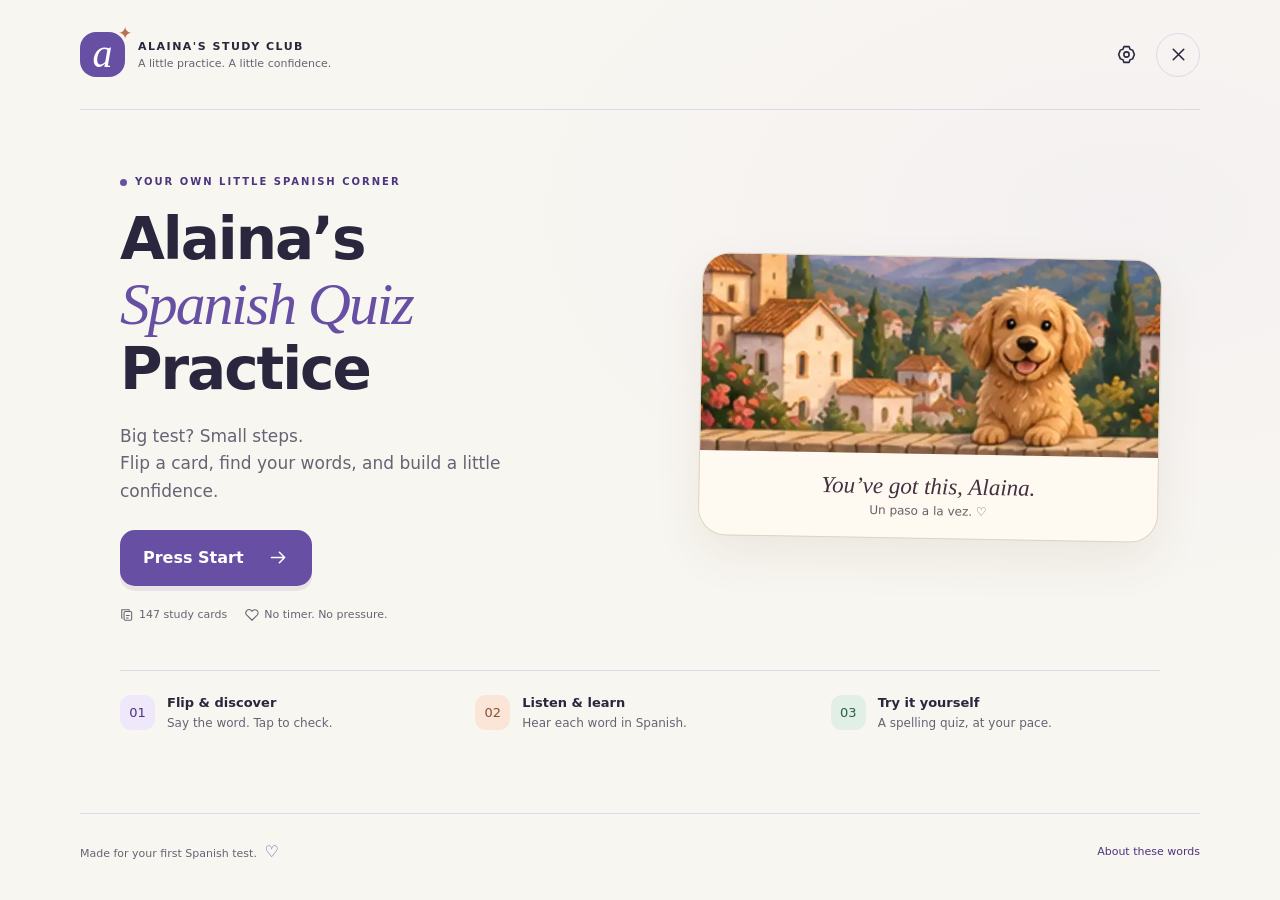
==== commit e7230d59: "Fix iPhone quiz navigation and add progress achievements" ====
--- a/index.html
+++ b/index.html
@@ -32,6 +32,14 @@
 /* Comfortable touch areas, including accented letters and audio controls. */
 @media(pointer:coarse){.icon-button,.word-form .icon-button{min-width:44px;min-height:44px}.accent-key{min-height:44px;min-width:38px;padding:8px 9px}.segmented button{min-height:44px}.text-button{min-height:44px}.setting-select{font-size:16px}}
 @media(max-width:355px){.accent-key{min-width:32px;padding-left:6px;padding-right:6px}.accent-keys{gap:5px}}
+
+/* Progress dashboard and achievements */
+.progress-card{margin-top:22px;background:#fff;border:1px solid var(--line);border-radius:20px;padding:18px;box-shadow:var(--shadow)}
+.progress-card-top{display:flex;justify-content:space-between;align-items:center;gap:12px;margin-bottom:12px}.progress-card-top h2{font-size:18px;margin:0}.progress-card-top .text-button{font-size:11px}
+.progress-meter{height:8px;background:#e8e1ee;border-radius:99px;overflow:hidden}.progress-meter>span{display:block;height:100%;background:linear-gradient(90deg,var(--purple),#9d83cf);border-radius:99px}
+.progress-grid{display:grid;grid-template-columns:repeat(4,1fr);gap:8px;margin-top:14px}.progress-mini{background:var(--paper);border-radius:13px;padding:11px;text-align:center}.progress-mini strong{display:block;font-size:20px;color:var(--purple-dark)}.progress-mini small{font-size:9px;color:var(--muted)}
+.badge-grid{display:grid;grid-template-columns:1fr 1fr;gap:10px}.badge-card{border:1px solid var(--line);border-radius:15px;padding:13px;display:flex;gap:11px;align-items:flex-start}.badge-card.locked{opacity:.5;background:#faf9fb}.badge-icon{width:38px;height:38px;border-radius:12px;background:var(--lavender);display:grid;place-items:center;font-size:20px;flex:none}.badge-card.unlocked .badge-icon{background:#fff0cf}.badge-card strong{display:block;font-size:13px}.badge-card small{display:block;color:var(--muted);font-size:10px;margin-top:4px;line-height:1.4}
+@media(max-width:590px){.progress-card{padding:14px}.progress-grid{grid-template-columns:1fr 1fr}.badge-grid{grid-template-columns:1fr}}
 </style>
 </head>
 <body>
@@ -122,13 +130,14 @@
   flip:'<path d="M4 8a8 8 0 0 1 14-3l3 3M3 3v5h5m12 8a8 8 0 0 1-14 3l-3-3m18 5v-5h-5"/>'
 };
 const icon = (name) => `<svg class="icon" viewBox="0 0 24 24" aria-hidden="true">${paths[name]||paths.sparkle}</svg>`;
-const freshProgress = () => ({items:{},rounds:0,lastQuiz:null});
+const freshProgress = () => ({items:{},rounds:0,lastQuiz:null,perfectRounds:0});
 let storageAvailable = true, saved = null;
 try { saved = JSON.parse(localStorage.getItem(STORE) || 'null'); }
 catch (_) { storageAvailable = false; }
 let progress = saved?.progress && typeof saved.progress.items === 'object' && saved.progress.items
   ? saved.progress : freshProgress();
 progress.rounds = Number.isFinite(progress.rounds) ? progress.rounds : 0;
+progress.perfectRounds = Number.isFinite(progress.perfectRounds) ? progress.perfectRounds : 0;
 const validIds = new Set(DATA.categories.map(c => c.id));
 const storedCategories = Array.isArray(saved?.settings?.categories) ? saved.settings.categories.filter(id => validIds.has(id)) : [];
 const settings = {
@@ -193,6 +202,19 @@
 function categoryName(card) { return byCategory.get(card.category).name; }
 function categoryPill(card) { return `<span class="pill">${e(categoryName(card))}</span>`; }
 function needsReviewCards() { return CARDS.filter(c=>progress.items[c.id]?.needsReview===true); }
+function quizCorrectTotal(){return Object.values(progress.items).reduce((n,item)=>n+(Number(item.quizCorrect)||0),0);}
+function exploredTotal(){return CARDS.filter(c=>(Number(progress.items[c.id]?.seen)||0)>0).length;}
+function achievements(){const explored=exploredTotal(),quiz=quizCorrectTotal();return [
+ {id:'first',icon:'🌱',name:'First Step',desc:'Practice your first card.',unlocked:explored>=1},
+ {id:'round',icon:'⭐',name:'Round One',desc:'Finish your first practice round.',unlocked:progress.rounds>=1},
+ {id:'explorer',icon:'🗺️',name:'Word Explorer',desc:'Explore 25 different cards.',unlocked:explored>=25},
+ {id:'quiz10',icon:'✏️',name:'Spelling Starter',desc:'Get 10 quiz answers correct.',unlocked:quiz>=10},
+ {id:'half',icon:'🚀',name:'Halfway Hero',desc:'Explore 75 different cards.',unlocked:explored>=75},
+ {id:'perfect',icon:'🏆',name:'Perfect Round',desc:'Finish a round without missing a word.',unlocked:progress.perfectRounds>=1},
+ {id:'century',icon:'💯',name:'Century Club',desc:'Explore 100 different cards.',unlocked:explored>=100},
+ {id:'all',icon:'👑',name:'Unit 1 Champion',desc:'Explore all 147 cards.',unlocked:explored>=CARDS.length}
+];}
+function achievementCount(){return achievements().filter(a=>a.unlocked).length;}
 function audioGroup(card) {
   return `<div class="audio-group">${card.forms.map((form,i)=>`<button class="audio-button" type="button" data-action="speak" data-card="${e(card.id)}" data-form="${i}" aria-label="Pronounce ${e(form)} in Spanish">${icon('sound')}<span>${card.forms.length===1?'Listen in Spanish':e(form)}</span></button>`).join('')}</div>`;
 }
@@ -223,7 +245,7 @@
     </figure>
     </section>
     <section class="home-bottom" aria-label="How it works"><div class="step"><span class="step-badge">01</span><div><strong>Flip & discover</strong><p>Say the word. Tap to check.</p></div></div><div class="step"><span class="step-badge">02</span><div><strong>Listen & learn</strong><p>Hear each word in Spanish.</p></div></div><div class="step"><span class="step-badge">03</span><div><strong>Try it yourself</strong><p>A spelling quiz, at your pace.</p></div></div></section>
-    ${explored?`<div class="welcome-progress"><span><strong>${explored}</strong> cards explored</span><span><strong>${needsReviewCards().length}</strong> to revisit</span><span><strong>${progress.rounds}</strong> rounds completed</span></div>`:''}
+    ${explored?`<section class="progress-card" aria-label="Saved practice progress"><div class="progress-card-top"><h2>Your progress</h2><button class="text-button" data-action="achievements">Achievements ${achievementCount()}/8 →</button></div><div class="progress-meter" role="progressbar" aria-label="Cards explored" aria-valuemin="0" aria-valuemax="${CARDS.length}" aria-valuenow="${explored}"><span style="width:${explored/CARDS.length*100}%"></span></div><div class="progress-grid"><div class="progress-mini"><strong>${explored}</strong><small>cards explored</small></div><div class="progress-mini"><strong>${quizCorrectTotal()}</strong><small>quiz answers right</small></div><div class="progress-mini"><strong>${needsReviewCards().length}</strong><small>to revisit</small></div><div class="progress-mini"><strong>${progress.rounds}</strong><small>rounds finished</small></div></div></section>`:''}
   </div>`);
 }
 function renderSetup(focus=true) {
@@ -300,7 +322,7 @@
 function quizHTML(card) {
   return `<form id="quiz-form" novalidate><div class="quiz-card"><div class="quiz-prompt"><span class="card-language">HOW DO YOU WRITE THIS IN SPANISH?</span><div class="card-word ${card.en.length>24?'long':''}">${e(card.en)}</div>${card.number?`<div class="number-caption">${card.number}</div>`:''}</div>
     <label class="answer-label" for="answer-input">Your Spanish answer</label><input class="answer-input" id="answer-input" name="answer" type="text" placeholder="Type the Spanish here…" lang="es" maxlength="180" autocomplete="off" autocapitalize="none" autocorrect="off" spellcheck="false" aria-describedby="answer-hint answer-error">
-    <div class="accent-keys" aria-label="Spanish accent letters">${['á','é','í','ó','ú','ü','ñ'].map(letter=>`<button type="button" class="accent-key" data-action="accent" data-letter="${letter}" aria-label="Insert ${letter}">${letter}</button>`).join('')}</div><p class="answer-hint" id="answer-hint">Use a word or phrase from your worksheet. Write one form, not both. Accents, ñ, and ü count; el / la is optional.</p><div id="answer-error" class="error-inline" role="status"></div><div id="quiz-feedback" aria-live="polite" aria-atomic="true"></div><button class="primary quiz-submit" id="quiz-submit" type="submit">Check my answer ${icon('check')}</button></div><div class="quiz-skip"><button type="button" class="text-button" id="quiz-skip" data-action="quiz-skip">I’m not sure — show me</button></div></form>`;
+    <div class="accent-keys" aria-label="Spanish accent letters">${['á','é','í','ó','ú','ü','ñ'].map(letter=>`<button type="button" class="accent-key" data-action="accent" data-letter="${letter}" aria-label="Insert ${letter}">${letter}</button>`).join('')}</div><p class="answer-hint" id="answer-hint">Use a word or phrase from your worksheet. Write one form, not both. Accents, ñ, and ü count; el / la is optional.</p><div id="answer-error" class="error-inline" role="status"></div><div id="quiz-feedback" aria-live="polite" aria-atomic="true"></div><button class="primary quiz-submit" id="quiz-submit" type="button" data-action="quiz-submit">Check my answer ${icon('check')}</button></div><div class="quiz-skip"><button type="button" class="text-button" id="quiz-skip" data-action="quiz-skip">I’m not sure — show me</button></div></form>`;
 }
 function checkAnswer(skipped=false) {
   if(!session||session.mode!=='quiz'||session.checked)return;
@@ -337,6 +359,7 @@
 }
 function finishRound() {
   view='results';progress.rounds++;
+  if(session.responses.length===session.cards.length && session.responses.every(r=>r.correct))progress.perfectRounds++;
   if(session.mode==='quiz')progress.lastQuiz={correct:session.responses.filter(r=>r.correct).length,total:session.cards.length};
   save();renderResults();
 }
@@ -365,6 +388,7 @@
   if(!modal.open)modal.showModal();
 }
 function closeModal(){modal.close();afterConfirm=null;}
+function openAchievements(){const list=achievements(),count=list.filter(a=>a.unlocked).length;modalShell('Alaina’s achievements',`<p><strong>${count} of ${list.length}</strong> unlocked. These stay saved on this iPhone in the same browser.</p><div class="badge-grid">${list.map(a=>`<div class="badge-card ${a.unlocked?'unlocked':'locked'}"><span class="badge-icon" aria-hidden="true">${a.icon}</span><span><strong>${a.unlocked?'✓ ':''}${e(a.name)}</strong><small>${e(a.desc)}</small></span></div>`).join('')}</div>`);}
 function openSettings() {
   modalShell('Make yourself comfortable',`<p>A voice and a pace that feel right for you.</p><label class="setting-label" for="voice-select">Spanish pronunciation voice</label><select class="setting-select" id="voice-select"></select><p class="settings-help" id="voice-help"></p><label class="setting-label" for="speed-select">Speaking speed</label><select id="speed-select" class="setting-select"><option value="0.75" ${settings.speed==='0.75'?'selected':''}>Slow and clear</option><option value="0.9" ${settings.speed==='0.9'?'selected':''}>A little slower (recommended)</option><option value="1" ${settings.speed==='1'?'selected':''}>Normal</option></select><button class="soft-button settings-test" data-action="test-audio">${icon('sound')} Test Spanish pronunciation</button><h3>Your practice stays with you</h3><p class="settings-help">${storageAvailable?'Your completed-card progress is saved only in this browser. It does not sync between devices.':'This browser is not allowing local storage. Practice still works, but progress may disappear when you close the page.'} No microphone, account, ads, or analytics. Some device voices may use an online speech service.</p><button class="text-button danger-text" data-action="reset-progress">Reset saved practice progress</button>`);
   updateVoiceOptions();
@@ -401,6 +425,7 @@
     case 'flip':flipCard();break;
     case 'rate':rateCard(button.dataset.correct==='true');break;
     case 'flash-skip':rateCard(false,true);break;
+    case 'quiz-submit':session?.checked?nextCard():checkAnswer();break;
     case 'quiz-skip':checkAnswer(true);break;
     case 'accent': {
       const input=document.getElementById('answer-input');
@@ -417,6 +442,7 @@
     case 'retry-missed': {const pool=session.responses.filter(r=>!r.correct).map(r=>byId.get(r.id)),mode=session.mode;beginRound(pool,mode,true);break;}
     case 'learn-missed': {const pool=session.responses.filter(r=>!r.correct).map(r=>byId.get(r.id));beginRound(pool,'flashcards',true);break;}
     case 'word-list':openWordList();break;
+    case 'achievements':openAchievements();break;
     case 'dismiss':closeModal();break;
     case 'test-audio':speak('mucho gusto');break;
     case 'reset-progress':resetProgress();break;
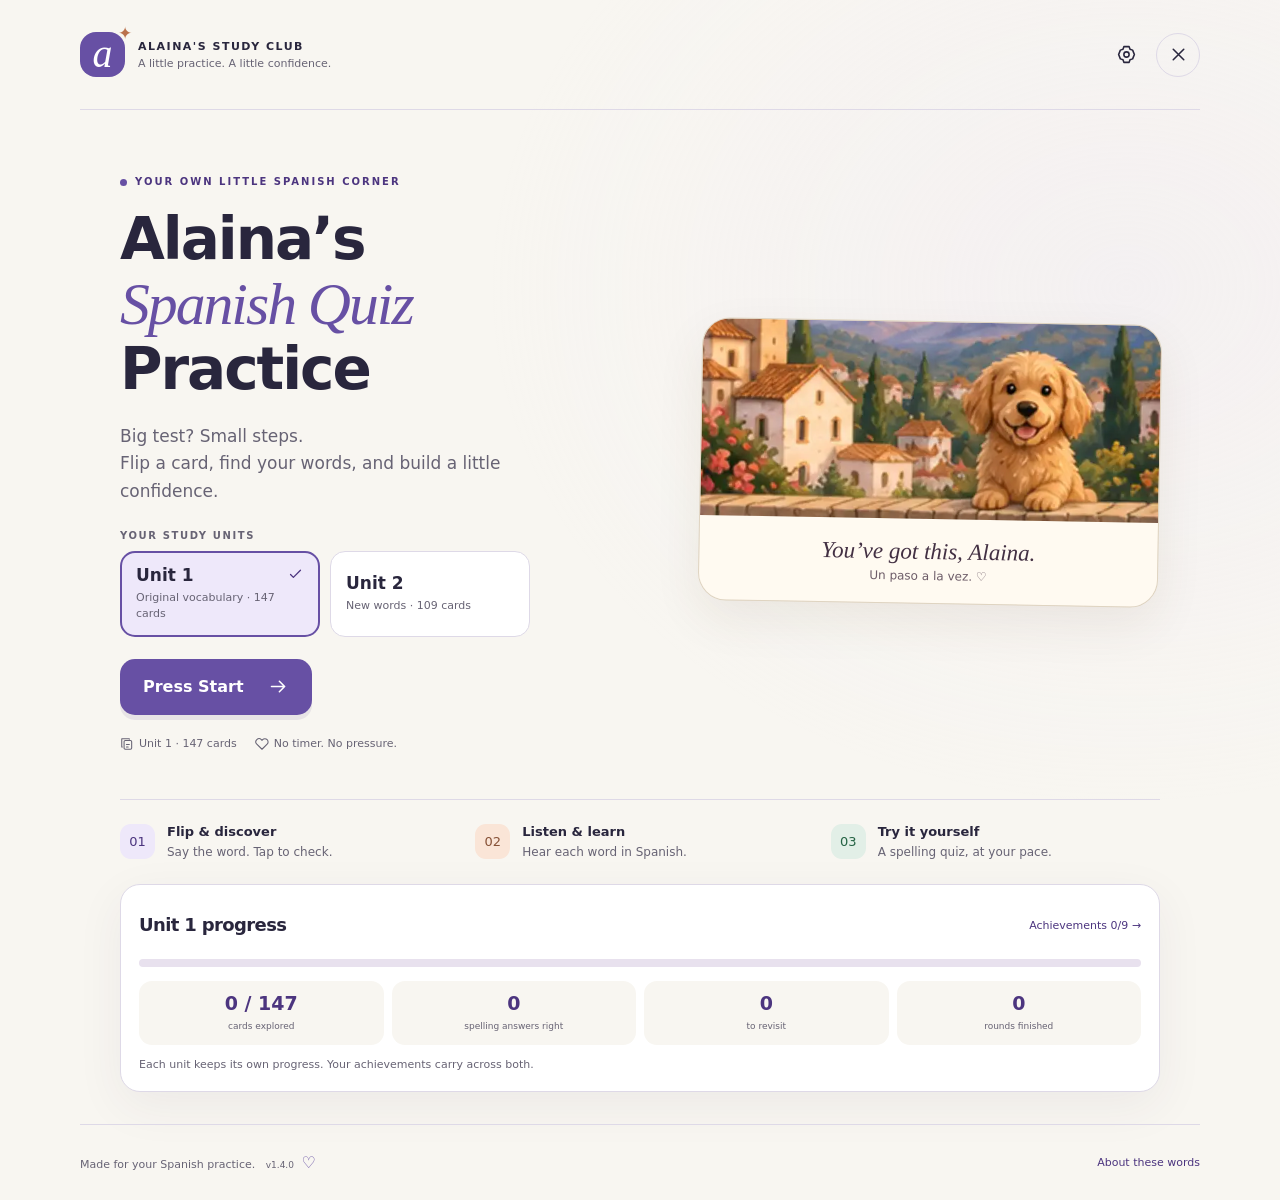
==== commit 46259def: "Materialize validated Unit 2 release" ====
--- a/index.html
+++ b/index.html
@@ -3,8 +3,9 @@
 <head>
 <meta charset="utf-8">
 <meta name="viewport" content="width=device-width, initial-scale=1, viewport-fit=cover">
+<meta name="app-version" content="1.4.0">
 <meta name="theme-color" content="#f8f6f1">
-<meta name="description" content="A little practice, a little confidence. English-to-Spanish flashcards and spelling practice for Unit 1.">
+<meta name="description" content="A little practice, a little confidence. English-to-Spanish flashcards and spelling practice for Units 1 and 2.">
 <meta name="apple-mobile-web-app-title" content="Alaina’s Spanish">
 <meta name="referrer" content="no-referrer">
 <meta name="robots" content="noindex, nofollow">
@@ -40,6 +41,15 @@
 .progress-grid{display:grid;grid-template-columns:repeat(4,1fr);gap:8px;margin-top:14px}.progress-mini{background:var(--paper);border-radius:13px;padding:11px;text-align:center}.progress-mini strong{display:block;font-size:20px;color:var(--purple-dark)}.progress-mini small{font-size:9px;color:var(--muted)}
 .badge-grid{display:grid;grid-template-columns:1fr 1fr;gap:10px}.badge-card{border:1px solid var(--line);border-radius:15px;padding:13px;display:flex;gap:11px;align-items:flex-start}.badge-card.locked{opacity:.5;background:#faf9fb}.badge-icon{width:38px;height:38px;border-radius:12px;background:var(--lavender);display:grid;place-items:center;font-size:20px;flex:none}.badge-card.unlocked .badge-icon{background:#fff0cf}.badge-card strong{display:block;font-size:13px}.badge-card small{display:block;color:var(--muted);font-size:10px;margin-top:4px;line-height:1.4}
 @media(max-width:590px){.progress-card{padding:14px}.progress-grid{grid-template-columns:1fr 1fr}.badge-grid{grid-template-columns:1fr}}
+
+/* Listen & Spell keeps the answer out of the visual and accessible prompt. */
+.mode-grid{grid-template-columns:repeat(3,minmax(0,1fr))}.mode-card:nth-child(3) .mode-icon{background:var(--mint);color:var(--green)}
+.listen-prompt{text-align:center;padding:5px 0 18px}.listen-emblem{display:flex;justify-content:center;align-items:center;width:68px;height:68px;background:var(--mint);color:var(--green);border-radius:22px;margin:17px auto 14px}.listen-emblem .icon{width:31px;height:31px}.listen-prompt h2{font-size:25px;margin-bottom:6px}.listen-prompt p{font-size:12px;color:var(--muted);margin-bottom:12px}.listen-play{min-width:210px;min-height:50px}.listen-prompt .listen-status{margin:12px 0 0;min-height:20px;font-size:12px}.listen-prompt .listen-error{color:var(--red);margin:10px 0 0;font-size:12px}.listen-play:disabled{opacity:.65}
+@media(max-width:590px){.mode-grid{grid-template-columns:1fr 1fr}.mode-card:nth-child(3){grid-column:1/-1;display:flex;gap:14px;align-items:center}.mode-card:nth-child(3) .mode-icon{margin-bottom:0}.mode-card:nth-child(3)>div{padding-right:9px}.listen-prompt h2{font-size:23px}}
+/* Unit navigation stays outside the quiz to protect unfinished rounds. */
+.unit-picker{margin:18px 0 22px;text-align:left}.unit-picker-label{font-size:10px;font-weight:800;letter-spacing:1.6px;color:var(--muted);margin-bottom:10px}.unit-choices{display:grid;grid-template-columns:1fr 1fr;gap:10px}.unit-choice{text-align:left;min-width:0;min-height:76px;padding:13px 15px;border:1px solid var(--line);border-radius:15px;background:#fff}.unit-choice[aria-pressed=true]{background:var(--lavender);border:2px solid var(--purple);padding:12px 14px}.unit-choice strong{display:flex;align-items:center;justify-content:space-between;gap:8px;font-size:17px}.unit-choice small{display:block;font-size:11px;color:var(--muted);margin-top:5px;line-height:1.5}.unit-choice .icon{width:17px;height:17px;color:var(--purple-dark)}.unit-save-note{margin:12px 0 0;font-size:11px;line-height:1.5;color:var(--muted)}.topic-extra-note{font-size:11px;color:var(--muted);line-height:1.5;margin:13px 0 0}.unit-current{font-size:10px;font-weight:750;color:var(--purple-dark);margin:10px 0}.app-version{font-size:9px;color:var(--muted);margin-left:7px;white-space:nowrap}.topic:has(input[data-extra=true]){border-style:dashed}.home-hero .unit-picker{max-width:410px}.progress-mini strong{font-size:19px}.progress-card-top{flex-wrap:wrap}
+@media(max-width:590px){.home-hero .unit-picker{margin:18px auto;max-width:338px}.unit-choice{padding:12px;min-height:76px}.unit-choice[aria-pressed=true]{padding:11px}.unit-choice small{font-size:10px}.unit-save-note{font-size:10px}.unit-picker{margin-top:0}.site-footer{flex-wrap:wrap}.unit-current{font-size:10px}}
+
 </style>
 </head>
 <body>
@@ -49,12 +59,12 @@
   <nav class="header-actions" aria-label="App controls"><button class="icon-button" id="open-settings" aria-label="Settings" title="Settings"></button><button class="icon-button close-button" id="close-app" aria-label="Close practice" title="Close practice"></button></nav>
 </header>
 <main id="main" tabindex="-1"></main>
-<footer class="site-footer"><span>Made for your first Spanish test. <span class="footer-heart" aria-hidden="true">♡</span></span><button class="text-button" id="open-about">About these words</button></footer>
+<footer class="site-footer"><span>Made for your Spanish practice. <span class="app-version">v1.4.0</span> <span class="footer-heart" aria-hidden="true">♡</span></span><button class="text-button" id="open-about">About these words</button></footer>
 <div id="announcer" class="sr-only" aria-live="polite" aria-atomic="true"></div>
 <div id="toast" class="toast" role="status" hidden></div>
 <dialog id="modal" aria-labelledby="modal-title"></dialog>
 <noscript><div class="noscript">This practice app needs JavaScript. Please open it in Safari, Chrome, Edge, or Firefox with JavaScript enabled.</div></noscript>
-<script id="vocabulary-data" type="application/json">{"version":1,"title":"Alaina's Spanish Quiz Practice","source":"Reporteros 1 Revised Edition · supplied vocabulary photos","categories":[{"id":"numbers","name":"Numbers","spanish":"Los números","symbol":"123","description":"1–50, then 60, 70, 80, 90, 100","count":55},{"id":"personal","name":"Personal information","spanish":"Los datos personales","symbol":"Aa","description":"Names, age, birthday & more","count":7},{"id":"greetings","name":"Greetings","spanish":"Los saludos","symbol":"¡!","description":"Greet, kiss, shake hands & hug","count":4},{"id":"courtesy","name":"Courtesy & titles","spanish":"La cortesía y los títulos","symbol":"Sr.","description":"Nice to meet you & polite titles","count":5},{"id":"occupations","name":"Occupations","spanish":"Las ocupaciones","symbol":"✎","description":"People & what they do","count":13},{"id":"nationalities","name":"Nationalities","spanish":"Las nacionalidades","symbol":"◎","description":"All 35 on your sheets","count":35},{"id":"languages","name":"Languages","spanish":"Los idiomas","symbol":"ab","description":"All 28 on your sheets","count":28}],"cards":[{"id":"number-1","category":"numbers","en":"one","forms":["uno"],"source":"photo-3","note":"","number":1},{"id":"number-2","category":"numbers","en":"two","forms":["dos"],"source":"photo-3","note":"","number":2},{"id":"number-3","category":"numbers","en":"three","forms":["tres"],"source":"photo-3","note":"","number":3},{"id":"number-4","category":"numbers","en":"four","forms":["cuatro"],"source":"photo-3","note":"","number":4},{"id":"number-5","category":"numbers","en":"five","forms":["cinco"],"source":"photo-3","note":"","number":5},{"id":"number-6","category":"numbers","en":"six","forms":["seis"],"source":"photo-3","note":"","number":6},{"id":"number-7","category":"numbers","en":"seven","forms":["siete"],"source":"photo-3","note":"","number":7},{"id":"number-8","category":"numbers","en":"eight","forms":["ocho"],"source":"photo-3","note":"","number":8},{"id":"number-9","category":"numbers","en":"nine","forms":["nueve"],"source":"photo-3","note":"","number":9},{"id":"number-10","category":"numbers","en":"ten","forms":["diez"],"source":"photo-3","note":"","number":10},{"id":"number-11","category":"numbers","en":"eleven","forms":["once"],"source":"photo-3","note":"","number":11},{"id":"number-12","category":"numbers","en":"twelve","forms":["doce"],"source":"photo-3","note":"","number":12},{"id":"number-13","category":"numbers","en":"thirteen","forms":["trece"],"source":"photo-3","note":"","number":13},{"id":"number-14","category":"numbers","en":"fourteen","forms":["catorce"],"source":"photo-3","note":"","number":14},{"id":"number-15","category":"numbers","en":"fifteen","forms":["quince"],"source":"photo-3","note":"","number":15},{"id":"number-16","category":"numbers","en":"sixteen","forms":["dieciséis"],"source":"photo-3","note":"Write this number as one word.","number":16},{"id":"number-17","category":"numbers","en":"seventeen","forms":["diecisiete"],"source":"photo-3","note":"Write this number as one word.","number":17},{"id":"number-18","category":"numbers","en":"eighteen","forms":["dieciocho"],"source":"photo-3","note":"Write this number as one word.","number":18},{"id":"number-19","category":"numbers","en":"nineteen","forms":["diecinueve"],"source":"photo-3","note":"Write this number as one word.","number":19},{"id":"number-20","category":"numbers","en":"twenty","forms":["veinte"],"source":"photo-3","note":"Write this number as one word.","number":20},{"id":"number-21","category":"numbers","en":"twenty-one","forms":["veintiuno"],"source":"photo-3","note":"Write this number as one word.","number":21},{"id":"number-22","category":"numbers","en":"twenty-two","forms":["veintidós"],"source":"photo-3","note":"Write this number as one word.","number":22},{"id":"number-23","category":"numbers","en":"twenty-three","forms":["veintitrés"],"source":"photo-3","note":"Write this number as one word.","number":23},{"id":"number-24","category":"numbers","en":"twenty-four","forms":["veinticuatro"],"source":"photo-3","note":"Write this number as one word.","number":24},{"id":"number-25","category":"numbers","en":"twenty-five","forms":["veinticinco"],"source":"photo-3","note":"Write this number as one word.","number":25},{"id":"number-26","category":"numbers","en":"twenty-six","forms":["veintiséis"],"source":"photo-3","note":"Write this number as one word.","number":26},{"id":"number-27","category":"numbers","en":"twenty-seven","forms":["veintisiete"],"source":"photo-3","note":"Write this number as one word.","number":27},{"id":"number-28","category":"numbers","en":"twenty-eight","forms":["veintiocho"],"source":"photo-3","note":"Write this number as one word.","number":28},{"id":"number-29","category":"numbers","en":"twenty-nine","forms":["veintinueve"],"source":"photo-3","note":"Write this number as one word.","number":29},{"id":"number-30","category":"numbers","en":"thirty","forms":["treinta"],"source":"photo-3","note":"","number":30},{"id":"number-31","category":"numbers","en":"thirty-one","forms":["treinta y uno"],"source":"photo-2","note":"Use y between the tens and ones.","number":31},{"id":"number-32","category":"numbers","en":"thirty-two","forms":["treinta y dos"],"source":"photo-2","note":"Use y between the tens and ones.","number":32},{"id":"number-33","category":"numbers","en":"thirty-three","forms":["treinta y tres"],"source":"photo-2","note":"Use y between the tens and ones.","number":33},{"id":"number-34","category":"numbers","en":"thirty-four","forms":["treinta y cuatro"],"source":"photo-2","note":"Use y between the tens and ones.","number":34},{"id":"number-35","category":"numbers","en":"thirty-five","forms":["treinta y cinco"],"source":"photo-2","note":"Use y between the tens and ones.","number":35},{"id":"number-36","category":"numbers","en":"thirty-six","forms":["treinta y seis"],"source":"photo-2","note":"Use y between the tens and ones.","number":36},{"id":"number-37","category":"numbers","en":"thirty-seven","forms":["treinta y siete"],"source":"photo-2","note":"Use y between the tens and ones.","number":37},{"id":"number-38","category":"numbers","en":"thirty-eight","forms":["treinta y ocho"],"source":"photo-2","note":"Use y between the tens and ones.","number":38},{"id":"number-39","category":"numbers","en":"thirty-nine","forms":["treinta y nueve"],"source":"photo-2","note":"Use y between the tens and ones.","number":39},{"id":"number-40","category":"numbers","en":"forty","forms":["cuarenta"],"source":"photo-2","note":"","number":40},{"id":"number-41","category":"numbers","en":"forty-one","forms":["cuarenta y uno"],"source":"photo-2","note":"Use y between the tens and ones.","number":41},{"id":"number-42","category":"numbers","en":"forty-two","forms":["cuarenta y dos"],"source":"photo-2","note":"Use y between the tens and ones.","number":42},{"id":"number-43","category":"numbers","en":"forty-three","forms":["cuarenta y tres"],"source":"photo-2","note":"Use y between the tens and ones.","number":43},{"id":"number-44","category":"numbers","en":"forty-four","forms":["cuarenta y cuatro"],"source":"photo-2","note":"Use y between the tens and ones.","number":44},{"id":"number-45","category":"numbers","en":"forty-five","forms":["cuarenta y cinco"],"source":"photo-2","note":"Use y between the tens and ones.","number":45},{"id":"number-46","category":"numbers","en":"forty-six","forms":["cuarenta y seis"],"source":"photo-2","note":"Use y between the tens and ones.","number":46},{"id":"number-47","category":"numbers","en":"forty-seven","forms":["cuarenta y siete"],"source":"photo-2","note":"Use y between the tens and ones.","number":47},{"id":"number-48","category":"numbers","en":"forty-eight","forms":["cuarenta y ocho"],"source":"photo-2","note":"Use y between the tens and ones.","number":48},{"id":"number-49","category":"numbers","en":"forty-nine","forms":["cuarenta y nueve"],"source":"photo-2","note":"Use y between the tens and ones.","number":49},{"id":"number-50","category":"numbers","en":"fifty","forms":["cincuenta"],"source":"photo-2","note":"","number":50},{"id":"number-60","category":"numbers","en":"sixty","forms":["sesenta"],"source":"photo-2","note":"","number":60},{"id":"number-70","category":"numbers","en":"seventy","forms":["setenta"],"source":"photo-2","note":"","number":70},{"id":"number-80","category":"numbers","en":"eighty","forms":["ochenta"],"source":"photo-2","note":"","number":80},{"id":"number-90","category":"numbers","en":"ninety","forms":["noventa"],"source":"photo-2","note":"","number":90},{"id":"number-100","category":"numbers","en":"one hundred","forms":["cien"],"source":"photo-2","note":"","number":100},{"id":"personal-name","category":"personal","en":"name","forms":["el nombre"],"source":"photo-2","note":""},{"id":"personal-age","category":"personal","en":"age","forms":["la edad"],"source":"photo-2","note":""},{"id":"personal-country","category":"personal","en":"country","forms":["el país"],"source":"photo-2","note":""},{"id":"personal-occupation","category":"personal","en":"occupation","forms":["la ocupación"],"source":"photo-2","note":""},{"id":"personal-email","category":"personal","en":"email","forms":["el correo electrónico"],"source":"photo-2","note":""},{"id":"personal-phone","category":"personal","en":"telephone number","forms":["el número de teléfono"],"source":"photo-2","note":""},{"id":"personal-birthday","category":"personal","en":"birthday","forms":["el cumpleaños"],"source":"photo-2","note":""},{"id":"greeting-greet","category":"greetings","en":"to greet","forms":["saludar"],"source":"photo-1","note":""},{"id":"greeting-kiss","category":"greetings","en":"to kiss","forms":["dar un beso"],"source":"photo-1","note":""},{"id":"greeting-shake-hands","category":"greetings","en":"to shake hands","forms":["dar un apretón de manos"],"source":"photo-1","note":""},{"id":"greeting-hug","category":"greetings","en":"to hug","forms":["dar un abrazo"],"source":"photo-1","note":""},{"id":"courtesy-nice-to-meet","category":"courtesy","en":"Nice to meet you","forms":["encantado","encantada","mucho gusto"],"source":"photo-1","note":"Any one of these three answers works. Encantado / encantada describes the speaker; mucho gusto does not change."},{"id":"courtesy-mr","category":"courtesy","en":"Mr. Rodríguez","forms":["el señor Rodríguez"],"source":"photo-1","note":"Keep the accent in Rodríguez. The article el is optional in this quiz."},{"id":"courtesy-mrs","category":"courtesy","en":"Mrs. Martínez","forms":["la señora Martínez"],"source":"photo-1","note":"Keep the accent in Martínez. The article la is optional in this quiz."},{"id":"courtesy-miss","category":"courtesy","en":"Miss Rivera","forms":["la señorita Rivera"],"source":"photo-1","note":""},{"id":"courtesy-don-dona","category":"courtesy","en":"Mrs. Ana and Mr. Roberto","forms":["doña Ana y don Roberto"],"source":"photo-1","note":"Use the respectful first-name titles from your sheet: doña and don. Doña is a courtesy title, not a statement of marital status."},{"id":"job-actor","category":"occupations","en":"actor / actress","forms":["el actor","la actriz"],"source":"photo-1","note":"Either form is accepted. Articles are optional; when included, they must match the noun."},{"id":"job-astronaut","category":"occupations","en":"astronaut","forms":["el astronauta","la astronauta"],"source":"photo-1","note":"Either form is accepted. Articles are optional; when included, they must match the noun."},{"id":"job-singer","category":"occupations","en":"singer","forms":["el cantante","la cantante"],"source":"photo-1","note":"Either form is accepted. Articles are optional; when included, they must match the noun."},{"id":"job-chef","category":"occupations","en":"chef","forms":["el cocinero","la cocinera"],"source":"photo-1","note":"Either form is accepted. Articles are optional; when included, they must match the noun."},{"id":"job-athlete","category":"occupations","en":"athlete","forms":["el deportista","la deportista"],"source":"photo-1","note":"Either form is accepted. Articles are optional; when included, they must match the noun."},{"id":"job-director","category":"occupations","en":"director","forms":["el director","la directora"],"source":"photo-1","note":"Either form is accepted. Articles are optional; when included, they must match the noun."},{"id":"job-doctor","category":"occupations","en":"doctor","forms":["el doctor","la doctora"],"source":"photo-1","note":"Either form is accepted. Articles are optional; when included, they must match the noun."},{"id":"job-writer","category":"occupations","en":"writer","forms":["el escritor","la escritora"],"source":"photo-1","note":"Either form is accepted. Articles are optional; when included, they must match the noun."},{"id":"job-student","category":"occupations","en":"student","forms":["el estudiante","la estudiante"],"source":"photo-1","note":"Either form is accepted. Articles are optional; when included, they must match the noun."},{"id":"job-photographer","category":"occupations","en":"photographer","forms":["el fotógrafo","la fotógrafa"],"source":"photo-1","note":"Either form is accepted. Articles are optional; when included, they must match the noun."},{"id":"job-judge","category":"occupations","en":"judge","forms":["el juez","la jueza"],"source":"photo-1","note":"Either form is accepted. Articles are optional; when included, they must match the noun.","alternatives":["la juez"]},{"id":"job-journalist","category":"occupations","en":"journalist","forms":["el periodista","la periodista"],"source":"photo-1","note":"Either form is accepted. Articles are optional; when included, they must match the noun."},{"id":"job-teacher","category":"occupations","en":"teacher","forms":["el profesor","la profesora"],"source":"photo-1","note":"Either form is accepted. Articles are optional; when included, they must match the noun."},{"id":"nationality-spanish","category":"nationalities","en":"Spanish","forms":["español","española"],"source":"photo-1","note":"Either the masculine or feminine form is accepted."},{"id":"nationality-equatorial-guinean","category":"nationalities","en":"Equatorial Guinean","forms":["guineano","guineana"],"source":"photo-5","note":"Your sheet uses guineano / guineana, which the RAE also accepts for Equatorial Guinea. Ecuatoguineano / ecuatoguineana is more specific and is also accepted.","alternatives":["ecuatoguineano","ecuatoguineana"]},{"id":"nationality-cuban","category":"nationalities","en":"Cuban","forms":["cubano","cubana"],"source":"photo-5","note":"Either the masculine or feminine form is accepted."},{"id":"nationality-dominican","category":"nationalities","en":"Dominican","forms":["dominicano","dominicana"],"source":"photo-5","note":"Either the masculine or feminine form is accepted."},{"id":"nationality-puerto-rican","category":"nationalities","en":"Puerto Rican","forms":["puertorriqueño","puertorriqueña"],"source":"photo-5","note":"Either the masculine or feminine form is accepted."},{"id":"nationality-canadian","category":"nationalities","en":"Canadian","forms":["canadiense"],"source":"photo-5","note":"This nationality has the same form for masculine and feminine."},{"id":"nationality-american","category":"nationalities","en":"American (from the United States)","forms":["estadounidense"],"source":"photo-5","note":"This nationality has the same form for masculine and feminine."},{"id":"nationality-mexican","category":"nationalities","en":"Mexican","forms":["mexicano","mexicana"],"source":"photo-5","note":"Either the masculine or feminine form is accepted."},{"id":"nationality-costa-rican","category":"nationalities","en":"Costa Rican","forms":["costarricense"],"source":"photo-5","note":"This nationality has the same form for masculine and feminine."},{"id":"nationality-guatemalan","category":"nationalities","en":"Guatemalan","forms":["guatemalteco","guatemalteca"],"source":"photo-5","note":"Either the masculine or feminine form is accepted."},{"id":"nationality-honduran","category":"nationalities","en":"Honduran","forms":["hondureño","hondureña"],"source":"photo-5","note":"Either the masculine or feminine form is accepted."},{"id":"nationality-nicaraguan","category":"nationalities","en":"Nicaraguan","forms":["nicaragüense"],"source":"photo-5","note":"This nationality has the same form for masculine and feminine. Keep the two dots on ü."},{"id":"nationality-panamanian","category":"nationalities","en":"Panamanian","forms":["panameño","panameña"],"source":"photo-5","note":"Either the masculine or feminine form is accepted."},{"id":"nationality-salvadoran","category":"nationalities","en":"Salvadoran","forms":["salvadoreño","salvadoreña"],"source":"photo-5","note":"Either the masculine or feminine form is accepted."},{"id":"nationality-argentinian","category":"nationalities","en":"Argentinian","forms":["argentino","argentina"],"source":"photo-5","note":"Either the masculine or feminine form is accepted."},{"id":"nationality-bolivian","category":"nationalities","en":"Bolivian","forms":["boliviano","boliviana"],"source":"photo-5","note":"Either the masculine or feminine form is accepted."},{"id":"nationality-chilean","category":"nationalities","en":"Chilean","forms":["chileno","chilena"],"source":"photo-5","note":"Either the masculine or feminine form is accepted."},{"id":"nationality-colombian","category":"nationalities","en":"Colombian","forms":["colombiano","colombiana"],"source":"photo-5","note":"Either the masculine or feminine form is accepted."},{"id":"nationality-ecuadorian","category":"nationalities","en":"Ecuadorian","forms":["ecuatoriano","ecuatoriana"],"source":"photo-5","note":"Either the masculine or feminine form is accepted."},{"id":"nationality-peruvian","category":"nationalities","en":"Peruvian","forms":["peruano","peruana"],"source":"photo-5","note":"Either the masculine or feminine form is accepted."},{"id":"nationality-paraguayan","category":"nationalities","en":"Paraguayan","forms":["paraguayo","paraguaya"],"source":"photo-5","note":"Either the masculine or feminine form is accepted."},{"id":"nationality-uruguayan","category":"nationalities","en":"Uruguayan","forms":["uruguayo","uruguaya"],"source":"photo-5","note":"Either the masculine or feminine form is accepted."},{"id":"nationality-venezuelan","category":"nationalities","en":"Venezuelan","forms":["venezolano","venezolana"],"source":"photo-5","note":"Either the masculine or feminine form is accepted."},{"id":"nationality-german","category":"nationalities","en":"German","forms":["alemán","alemana"],"source":"photo-5","note":"Either the masculine or feminine form is accepted."},{"id":"nationality-australian","category":"nationalities","en":"Australian","forms":["australiano","australiana"],"source":"photo-5","note":"Either the masculine or feminine form is accepted."},{"id":"nationality-brazilian","category":"nationalities","en":"Brazilian","forms":["brasileño","brasileña"],"source":"photo-5","note":"Either the masculine or feminine form is accepted."},{"id":"nationality-british","category":"nationalities","en":"British","forms":["británico","británica"],"source":"photo-5","note":"Either the masculine or feminine form is accepted."},{"id":"nationality-chinese","category":"nationalities","en":"Chinese","forms":["chino","china"],"source":"photo-5","note":"Either the masculine or feminine form is accepted."},{"id":"nationality-french","category":"nationalities","en":"French","forms":["francés","francesa"],"source":"photo-4","note":"Either the masculine or feminine form is accepted."},{"id":"nationality-irish","category":"nationalities","en":"Irish","forms":["irlandés","irlandesa"],"source":"photo-4","note":"Either the masculine or feminine form is accepted."},{"id":"nationality-italian","category":"nationalities","en":"Italian","forms":["italiano","italiana"],"source":"photo-4","note":"Either the masculine or feminine form is accepted."},{"id":"nationality-japanese","category":"nationalities","en":"Japanese","forms":["japonés","japonesa"],"source":"photo-4","note":"Either the masculine or feminine form is accepted."},{"id":"nationality-nigerian","category":"nationalities","en":"Nigerian","forms":["nigeriano","nigeriana"],"source":"photo-4","note":"Either the masculine or feminine form is accepted."},{"id":"nationality-polish","category":"nationalities","en":"Polish","forms":["polaco","polaca"],"source":"photo-4","note":"Either the masculine or feminine form is accepted."},{"id":"nationality-russian","category":"nationalities","en":"Russian","forms":["ruso","rusa"],"source":"photo-4","note":"Either the masculine or feminine form is accepted."},{"id":"language-german","category":"languages","en":"German (language)","forms":["el alemán"],"source":"photo-4","note":"This card asks for the language, not a nationality. The article el is optional."},{"id":"language-arabic","category":"languages","en":"Arabic (language)","forms":["el árabe"],"source":"photo-4","note":"This card asks for the language, not a nationality. The article el is optional."},{"id":"language-aymara","category":"languages","en":"Aymara (language)","forms":["el aymara"],"source":"photo-4","note":"Your worksheet spells this el aymara. The RAE recommends el aimara in Spanish. Both spellings are accepted here; check which your teacher expects.","alternatives":["el aimara"]},{"id":"language-chinese","category":"languages","en":"Chinese (language)","forms":["el chino"],"source":"photo-4","note":"This card asks for the language, not a nationality. The article el is optional."},{"id":"language-korean","category":"languages","en":"Korean (language)","forms":["el coreano"],"source":"photo-4","note":"This card asks for the language, not a nationality. The article el is optional."},{"id":"language-catalan","category":"languages","en":"Catalan (language)","forms":["el catalán"],"source":"photo-4","note":"This card asks for the language, not a nationality. The article el is optional."},{"id":"language-spanish","category":"languages","en":"Spanish (language)","forms":["el español"],"source":"photo-4","note":"This card asks for the language, not a nationality. The article el is optional."},{"id":"language-french","category":"languages","en":"French (language)","forms":["el francés"],"source":"photo-4","note":"This card asks for the language, not a nationality. The article el is optional."},{"id":"language-galician","category":"languages","en":"Galician (language)","forms":["el gallego"],"source":"photo-4","note":"This card asks for the language, not a nationality. The article el is optional."},{"id":"language-greek","category":"languages","en":"Greek (language)","forms":["el griego"],"source":"photo-4","note":"This card asks for the language, not a nationality. The article el is optional."},{"id":"language-guarani","category":"languages","en":"Guaraní (language)","forms":["el guaraní"],"source":"photo-4","note":"This card asks for the language, not a nationality. The article el is optional."},{"id":"language-hindi","category":"languages","en":"Hindi (language)","forms":["el hindi"],"source":"photo-4","note":"This card asks for the language, not a nationality. The article el is optional."},{"id":"language-hebrew","category":"languages","en":"Hebrew (language)","forms":["el hebreo"],"source":"photo-4","note":"This card asks for the language, not a nationality. The article el is optional."},{"id":"language-dutch","category":"languages","en":"Dutch (language)","forms":["el holandés"],"source":"photo-4","note":"This card asks for the language, not a nationality. The article el is optional."},{"id":"language-english","category":"languages","en":"English (language)","forms":["el inglés"],"source":"photo-4","note":"This card asks for the language, not a nationality. The article el is optional."},{"id":"language-italian","category":"languages","en":"Italian (language)","forms":["el italiano"],"source":"photo-4","note":"This card asks for the language, not a nationality. The article el is optional."},{"id":"language-japanese","category":"languages","en":"Japanese (language)","forms":["el japonés"],"source":"photo-4","note":"This card asks for the language, not a nationality. The article el is optional."},{"id":"language-lakota","category":"languages","en":"Lakota (language)","forms":["el lakota"],"source":"photo-4","note":"This card asks for the language, not a nationality. The article el is optional."},{"id":"language-nahuatl","category":"languages","en":"Nahuatl (language)","forms":["el náhuatl"],"source":"photo-4","note":"This card asks for the language, not a nationality. The article el is optional."},{"id":"language-navajo","category":"languages","en":"Navajo (language)","forms":["el navajo"],"source":"photo-4","note":"This card asks for the language, not a nationality. The article el is optional."},{"id":"language-polish","category":"languages","en":"Polish (language)","forms":["el polaco"],"source":"photo-4","note":"This card asks for the language, not a nationality. The article el is optional."},{"id":"language-portuguese","category":"languages","en":"Portuguese (language)","forms":["el portugués"],"source":"photo-4","note":"This card asks for the language, not a nationality. The article el is optional."},{"id":"language-quechua","category":"languages","en":"Quechua (language)","forms":["el quechua"],"source":"photo-4","note":"This card asks for the language, not a nationality. The article el is optional."},{"id":"language-russian","category":"languages","en":"Russian (language)","forms":["el ruso"],"source":"photo-4","note":"This card asks for the language, not a nationality. The article el is optional."},{"id":"language-tagalog","category":"languages","en":"Tagalog (language)","forms":["el tagalo"],"source":"photo-4","note":"This card asks for the language, not a nationality. The article el is optional."},{"id":"language-thai","category":"languages","en":"Thai (language)","forms":["el tailandés"],"source":"photo-4","note":"This card asks for the language, not a nationality. The article el is optional."},{"id":"language-vietnamese","category":"languages","en":"Vietnamese (language)","forms":["el vietnamita"],"source":"photo-4","note":"This card asks for the language, not a nationality. The article el is optional."},{"id":"language-basque","category":"languages","en":"Basque (language)","forms":["el vasco"],"source":"photo-4","note":"This card asks for the language, not a nationality. The article el is optional."}]}</script>
+<script id="vocabulary-data" type="application/json">{"version":2,"title":"Alaina's Spanish Quiz Practice","source":"Reporteros 1 Revised Edition · supplied vocabulary photos","categories":[{"id":"numbers","name":"Numbers","spanish":"Los números","symbol":"123","description":"1–50, then 60, 70, 80, 90, 100","count":55},{"id":"personal","name":"Personal information","spanish":"Los datos personales","symbol":"Aa","description":"Names, age, birthday & more","count":7},{"id":"greetings","name":"Greetings","spanish":"Los saludos","symbol":"¡!","description":"Greet, kiss, shake hands & hug","count":4},{"id":"courtesy","name":"Courtesy & titles","spanish":"La cortesía y los títulos","symbol":"Sr.","description":"Nice to meet you & polite titles","count":5},{"id":"occupations","name":"Occupations","spanish":"Las ocupaciones","symbol":"✎","description":"People & what they do","count":13},{"id":"nationalities","name":"Nationalities","spanish":"Las nacionalidades","symbol":"◎","description":"All 35 on your sheets","count":35},{"id":"languages","name":"Languages","spanish":"Los idiomas","symbol":"ab","description":"All 28 on your sheets","count":28},{"id":"u2-greetings","name":"Greetings & goodbyes","spanish":"Saludos y despedidas","symbol":"✦","description":"16 expressions, grouped by meaning","unit":"unit2","supplemental":false,"count":13},{"id":"u2-days","name":"Days of the week","spanish":"Los días de la semana","symbol":"✦","description":"All 7 days, including their accents","unit":"unit2","supplemental":false,"count":7},{"id":"u2-numbers","name":"Numbers 0–31","spanish":"Los números","symbol":"✦","description":"32 number cards; includes cero","unit":"unit2","supplemental":false,"count":32},{"id":"u2-months","name":"Months","spanish":"Los meses","symbol":"✦","description":"All 12 months","unit":"unit2","supplemental":false,"count":12},{"id":"u2-seasons","name":"Seasons","spanish":"Las estaciones","symbol":"✦","description":"Winter, spring, summer & fall","unit":"unit2","supplemental":false,"count":4},{"id":"u2-weather","name":"Weather","spanish":"El tiempo","symbol":"✦","description":"10 conditions + llover and nevar","unit":"unit2","supplemental":false,"count":12},{"id":"u2-classroom","name":"Classroom objects","spanish":"En el salón de clase","symbol":"✦","description":"All 9 pictured objects","unit":"unit2","supplemental":false,"count":9},{"id":"u2-phrases","name":"Extra: dates & phrases","spanish":"Fechas y preguntas","symbol":"✦","description":"Optional: visible questions and sentence starters","unit":"unit2","supplemental":true,"count":12},{"id":"u2-map","name":"Extra: map labels","spanish":"Los hemisferios","symbol":"✦","description":"Optional: hemispheres, equator & oceans","unit":"unit2","supplemental":true,"count":8}],"cards":[{"id":"number-1","category":"numbers","en":"one","forms":["uno"],"source":"photo-3","note":"","number":1},{"id":"number-2","category":"numbers","en":"two","forms":["dos"],"source":"photo-3","note":"","number":2},{"id":"number-3","category":"numbers","en":"three","forms":["tres"],"source":"photo-3","note":"","number":3},{"id":"number-4","category":"numbers","en":"four","forms":["cuatro"],"source":"photo-3","note":"","number":4},{"id":"number-5","category":"numbers","en":"five","forms":["cinco"],"source":"photo-3","note":"","number":5},{"id":"number-6","category":"numbers","en":"six","forms":["seis"],"source":"photo-3","note":"","number":6},{"id":"number-7","category":"numbers","en":"seven","forms":["siete"],"source":"photo-3","note":"","number":7},{"id":"number-8","category":"numbers","en":"eight","forms":["ocho"],"source":"photo-3","note":"","number":8},{"id":"number-9","category":"numbers","en":"nine","forms":["nueve"],"source":"photo-3","note":"","number":9},{"id":"number-10","category":"numbers","en":"ten","forms":["diez"],"source":"photo-3","note":"","number":10},{"id":"number-11","category":"numbers","en":"eleven","forms":["once"],"source":"photo-3","note":"","number":11},{"id":"number-12","category":"numbers","en":"twelve","forms":["doce"],"source":"photo-3","note":"","number":12},{"id":"number-13","category":"numbers","en":"thirteen","forms":["trece"],"source":"photo-3","note":"","number":13},{"id":"number-14","category":"numbers","en":"fourteen","forms":["catorce"],"source":"photo-3","note":"","number":14},{"id":"number-15","category":"numbers","en":"fifteen","forms":["quince"],"source":"photo-3","note":"","number":15},{"id":"number-16","category":"numbers","en":"sixteen","forms":["dieciséis"],"source":"photo-3","note":"Write this number as one word.","number":16},{"id":"number-17","category":"numbers","en":"seventeen","forms":["diecisiete"],"source":"photo-3","note":"Write this number as one word.","number":17},{"id":"number-18","category":"numbers","en":"eighteen","forms":["dieciocho"],"source":"photo-3","note":"Write this number as one word.","number":18},{"id":"number-19","category":"numbers","en":"nineteen","forms":["diecinueve"],"source":"photo-3","note":"Write this number as one word.","number":19},{"id":"number-20","category":"numbers","en":"twenty","forms":["veinte"],"source":"photo-3","note":"Write this number as one word.","number":20},{"id":"number-21","category":"numbers","en":"twenty-one","forms":["veintiuno"],"source":"photo-3","note":"Write this number as one word.","number":21},{"id":"number-22","category":"numbers","en":"twenty-two","forms":["veintidós"],"source":"photo-3","note":"Write this number as one word.","number":22},{"id":"number-23","category":"numbers","en":"twenty-three","forms":["veintitrés"],"source":"photo-3","note":"Write this number as one word.","number":23},{"id":"number-24","category":"numbers","en":"twenty-four","forms":["veinticuatro"],"source":"photo-3","note":"Write this number as one word.","number":24},{"id":"number-25","category":"numbers","en":"twenty-five","forms":["veinticinco"],"source":"photo-3","note":"Write this number as one word.","number":25},{"id":"number-26","category":"numbers","en":"twenty-six","forms":["veintiséis"],"source":"photo-3","note":"Write this number as one word.","number":26},{"id":"number-27","category":"numbers","en":"twenty-seven","forms":["veintisiete"],"source":"photo-3","note":"Write this number as one word.","number":27},{"id":"number-28","category":"numbers","en":"twenty-eight","forms":["veintiocho"],"source":"photo-3","note":"Write this number as one word.","number":28},{"id":"number-29","category":"numbers","en":"twenty-nine","forms":["veintinueve"],"source":"photo-3","note":"Write this number as one word.","number":29},{"id":"number-30","category":"numbers","en":"thirty","forms":["treinta"],"source":"photo-3","note":"","number":30},{"id":"number-31","category":"numbers","en":"thirty-one","forms":["treinta y uno"],"source":"photo-2","note":"Use y between the tens and ones.","number":31},{"id":"number-32","category":"numbers","en":"thirty-two","forms":["treinta y dos"],"source":"photo-2","note":"Use y between the tens and ones.","number":32},{"id":"number-33","category":"numbers","en":"thirty-three","forms":["treinta y tres"],"source":"photo-2","note":"Use y between the tens and ones.","number":33},{"id":"number-34","category":"numbers","en":"thirty-four","forms":["treinta y cuatro"],"source":"photo-2","note":"Use y between the tens and ones.","number":34},{"id":"number-35","category":"numbers","en":"thirty-five","forms":["treinta y cinco"],"source":"photo-2","note":"Use y between the tens and ones.","number":35},{"id":"number-36","category":"numbers","en":"thirty-six","forms":["treinta y seis"],"source":"photo-2","note":"Use y between the tens and ones.","number":36},{"id":"number-37","category":"numbers","en":"thirty-seven","forms":["treinta y siete"],"source":"photo-2","note":"Use y between the tens and ones.","number":37},{"id":"number-38","category":"numbers","en":"thirty-eight","forms":["treinta y ocho"],"source":"photo-2","note":"Use y between the tens and ones.","number":38},{"id":"number-39","category":"numbers","en":"thirty-nine","forms":["treinta y nueve"],"source":"photo-2","note":"Use y between the tens and ones.","number":39},{"id":"number-40","category":"numbers","en":"forty","forms":["cuarenta"],"source":"photo-2","note":"","number":40},{"id":"number-41","category":"numbers","en":"forty-one","forms":["cuarenta y uno"],"source":"photo-2","note":"Use y between the tens and ones.","number":41},{"id":"number-42","category":"numbers","en":"forty-two","forms":["cuarenta y dos"],"source":"photo-2","note":"Use y between the tens and ones.","number":42},{"id":"number-43","category":"numbers","en":"forty-three","forms":["cuarenta y tres"],"source":"photo-2","note":"Use y between the tens and ones.","number":43},{"id":"number-44","category":"numbers","en":"forty-four","forms":["cuarenta y cuatro"],"source":"photo-2","note":"Use y between the tens and ones.","number":44},{"id":"number-45","category":"numbers","en":"forty-five","forms":["cuarenta y cinco"],"source":"photo-2","note":"Use y between the tens and ones.","number":45},{"id":"number-46","category":"numbers","en":"forty-six","forms":["cuarenta y seis"],"source":"photo-2","note":"Use y between the tens and ones.","number":46},{"id":"number-47","category":"numbers","en":"forty-seven","forms":["cuarenta y siete"],"source":"photo-2","note":"Use y between the tens and ones.","number":47},{"id":"number-48","category":"numbers","en":"forty-eight","forms":["cuarenta y ocho"],"source":"photo-2","note":"Use y between the tens and ones.","number":48},{"id":"number-49","category":"numbers","en":"forty-nine","forms":["cuarenta y nueve"],"source":"photo-2","note":"Use y between the tens and ones.","number":49},{"id":"number-50","category":"numbers","en":"fifty","forms":["cincuenta"],"source":"photo-2","note":"","number":50},{"id":"number-60","category":"numbers","en":"sixty","forms":["sesenta"],"source":"photo-2","note":"","number":60},{"id":"number-70","category":"numbers","en":"seventy","forms":["setenta"],"source":"photo-2","note":"","number":70},{"id":"number-80","category":"numbers","en":"eighty","forms":["ochenta"],"source":"photo-2","note":"","number":80},{"id":"number-90","category":"numbers","en":"ninety","forms":["noventa"],"source":"photo-2","note":"","number":90},{"id":"number-100","category":"numbers","en":"one hundred","forms":["cien"],"source":"photo-2","note":"","number":100},{"id":"personal-name","category":"personal","en":"name","forms":["el nombre"],"source":"photo-2","note":""},{"id":"personal-age","category":"personal","en":"age","forms":["la edad"],"source":"photo-2","note":""},{"id":"personal-country","category":"personal","en":"country","forms":["el país"],"source":"photo-2","note":""},{"id":"personal-occupation","category":"personal","en":"occupation","forms":["la ocupación"],"source":"photo-2","note":""},{"id":"personal-email","category":"personal","en":"email","forms":["el correo electrónico"],"source":"photo-2","note":""},{"id":"personal-phone","category":"personal","en":"telephone number","forms":["el número de teléfono"],"source":"photo-2","note":""},{"id":"personal-birthday","category":"personal","en":"birthday","forms":["el cumpleaños"],"source":"photo-2","note":""},{"id":"greeting-greet","category":"greetings","en":"to greet","forms":["saludar"],"source":"photo-1","note":""},{"id":"greeting-kiss","category":"greetings","en":"to kiss","forms":["dar un beso"],"source":"photo-1","note":""},{"id":"greeting-shake-hands","category":"greetings","en":"to shake hands","forms":["dar un apretón de manos"],"source":"photo-1","note":""},{"id":"greeting-hug","category":"greetings","en":"to hug","forms":["dar un abrazo"],"source":"photo-1","note":""},{"id":"courtesy-nice-to-meet","category":"courtesy","en":"Nice to meet you","forms":["encantado","encantada","mucho gusto"],"source":"photo-1","note":"Any one of these three answers works. Encantado / encantada describes the speaker; mucho gusto does not change."},{"id":"courtesy-mr","category":"courtesy","en":"Mr. Rodríguez","forms":["el señor Rodríguez"],"source":"photo-1","note":"Keep the accent in Rodríguez. The article el is optional in this quiz."},{"id":"courtesy-mrs","category":"courtesy","en":"Mrs. Martínez","forms":["la señora Martínez"],"source":"photo-1","note":"Keep the accent in Martínez. The article la is optional in this quiz."},{"id":"courtesy-miss","category":"courtesy","en":"Miss Rivera","forms":["la señorita Rivera"],"source":"photo-1","note":""},{"id":"courtesy-don-dona","category":"courtesy","en":"Mrs. Ana and Mr. Roberto","forms":["doña Ana y don Roberto"],"source":"photo-1","note":"Use the respectful first-name titles from your sheet: doña and don. Doña is a courtesy title, not a statement of marital status."},{"id":"job-actor","category":"occupations","en":"actor / actress","forms":["el actor","la actriz"],"source":"photo-1","note":"Either form is accepted. Articles are optional; when included, they must match the noun."},{"id":"job-astronaut","category":"occupations","en":"astronaut","forms":["el astronauta","la astronauta"],"source":"photo-1","note":"Either form is accepted. Articles are optional; when included, they must match the noun."},{"id":"job-singer","category":"occupations","en":"singer","forms":["el cantante","la cantante"],"source":"photo-1","note":"Either form is accepted. Articles are optional; when included, they must match the noun."},{"id":"job-chef","category":"occupations","en":"chef","forms":["el cocinero","la cocinera"],"source":"photo-1","note":"Either form is accepted. Articles are optional; when included, they must match the noun."},{"id":"job-athlete","category":"occupations","en":"athlete","forms":["el deportista","la deportista"],"source":"photo-1","note":"Either form is accepted. Articles are optional; when included, they must match the noun."},{"id":"job-director","category":"occupations","en":"director","forms":["el director","la directora"],"source":"photo-1","note":"Either form is accepted. Articles are optional; when included, they must match the noun."},{"id":"job-doctor","category":"occupations","en":"doctor","forms":["el doctor","la doctora"],"source":"photo-1","note":"Either form is accepted. Articles are optional; when included, they must match the noun."},{"id":"job-writer","category":"occupations","en":"writer","forms":["el escritor","la escritora"],"source":"photo-1","note":"Either form is accepted. Articles are optional; when included, they must match the noun."},{"id":"job-student","category":"occupations","en":"student","forms":["el estudiante","la estudiante"],"source":"photo-1","note":"Either form is accepted. Articles are optional; when included, they must match the noun."},{"id":"job-photographer","category":"occupations","en":"photographer","forms":["el fotógrafo","la fotógrafa"],"source":"photo-1","note":"Either form is accepted. Articles are optional; when included, they must match the noun."},{"id":"job-judge","category":"occupations","en":"judge","forms":["el juez","la jueza"],"source":"photo-1","note":"Either form is accepted. Articles are optional; when included, they must match the noun.","alternatives":["la juez"]},{"id":"job-journalist","category":"occupations","en":"journalist","forms":["el periodista","la periodista"],"source":"photo-1","note":"Either form is accepted. Articles are optional; when included, they must match the noun."},{"id":"job-teacher","category":"occupations","en":"teacher","forms":["el profesor","la profesora"],"source":"photo-1","note":"Either form is accepted. Articles are optional; when included, they must match the noun."},{"id":"nationality-spanish","category":"nationalities","en":"Spanish","forms":["español","española"],"source":"photo-1","note":"Either the masculine or feminine form is accepted."},{"id":"nationality-equatorial-guinean","category":"nationalities","en":"Equatorial Guinean","forms":["guineano","guineana"],"source":"photo-5","note":"Your sheet uses guineano / guineana, which the RAE also accepts for Equatorial Guinea. Ecuatoguineano / ecuatoguineana is more specific and is also accepted.","alternatives":["ecuatoguineano","ecuatoguineana"]},{"id":"nationality-cuban","category":"nationalities","en":"Cuban","forms":["cubano","cubana"],"source":"photo-5","note":"Either the masculine or feminine form is accepted."},{"id":"nationality-dominican","category":"nationalities","en":"Dominican","forms":["dominicano","dominicana"],"source":"photo-5","note":"Either the masculine or feminine form is accepted."},{"id":"nationality-puerto-rican","category":"nationalities","en":"Puerto Rican","forms":["puertorriqueño","puertorriqueña"],"source":"photo-5","note":"Either the masculine or feminine form is accepted."},{"id":"nationality-canadian","category":"nationalities","en":"Canadian","forms":["canadiense"],"source":"photo-5","note":"This nationality has the same form for masculine and feminine."},{"id":"nationality-american","category":"nationalities","en":"American (from the United States)","forms":["estadounidense"],"source":"photo-5","note":"This nationality has the same form for masculine and feminine."},{"id":"nationality-mexican","category":"nationalities","en":"Mexican","forms":["mexicano","mexicana"],"source":"photo-5","note":"Either the masculine or feminine form is accepted."},{"id":"nationality-costa-rican","category":"nationalities","en":"Costa Rican","forms":["costarricense"],"source":"photo-5","note":"This nationality has the same form for masculine and feminine."},{"id":"nationality-guatemalan","category":"nationalities","en":"Guatemalan","forms":["guatemalteco","guatemalteca"],"source":"photo-5","note":"Either the masculine or feminine form is accepted."},{"id":"nationality-honduran","category":"nationalities","en":"Honduran","forms":["hondureño","hondureña"],"source":"photo-5","note":"Either the masculine or feminine form is accepted."},{"id":"nationality-nicaraguan","category":"nationalities","en":"Nicaraguan","forms":["nicaragüense"],"source":"photo-5","note":"This nationality has the same form for masculine and feminine. Keep the two dots on ü."},{"id":"nationality-panamanian","category":"nationalities","en":"Panamanian","forms":["panameño","panameña"],"source":"photo-5","note":"Either the masculine or feminine form is accepted."},{"id":"nationality-salvadoran","category":"nationalities","en":"Salvadoran","forms":["salvadoreño","salvadoreña"],"source":"photo-5","note":"Either the masculine or feminine form is accepted."},{"id":"nationality-argentinian","category":"nationalities","en":"Argentinian","forms":["argentino","argentina"],"source":"photo-5","note":"Either the masculine or feminine form is accepted."},{"id":"nationality-bolivian","category":"nationalities","en":"Bolivian","forms":["boliviano","boliviana"],"source":"photo-5","note":"Either the masculine or feminine form is accepted."},{"id":"nationality-chilean","category":"nationalities","en":"Chilean","forms":["chileno","chilena"],"source":"photo-5","note":"Either the masculine or feminine form is accepted."},{"id":"nationality-colombian","category":"nationalities","en":"Colombian","forms":["colombiano","colombiana"],"source":"photo-5","note":"Either the masculine or feminine form is accepted."},{"id":"nationality-ecuadorian","category":"nationalities","en":"Ecuadorian","forms":["ecuatoriano","ecuatoriana"],"source":"photo-5","note":"Either the masculine or feminine form is accepted."},{"id":"nationality-peruvian","category":"nationalities","en":"Peruvian","forms":["peruano","peruana"],"source":"photo-5","note":"Either the masculine or feminine form is accepted."},{"id":"nationality-paraguayan","category":"nationalities","en":"Paraguayan","forms":["paraguayo","paraguaya"],"source":"photo-5","note":"Either the masculine or feminine form is accepted."},{"id":"nationality-uruguayan","category":"nationalities","en":"Uruguayan","forms":["uruguayo","uruguaya"],"source":"photo-5","note":"Either the masculine or feminine form is accepted."},{"id":"nationality-venezuelan","category":"nationalities","en":"Venezuelan","forms":["venezolano","venezolana"],"source":"photo-5","note":"Either the masculine or feminine form is accepted."},{"id":"nationality-german","category":"nationalities","en":"German","forms":["alemán","alemana"],"source":"photo-5","note":"Either the masculine or feminine form is accepted."},{"id":"nationality-australian","category":"nationalities","en":"Australian","forms":["australiano","australiana"],"source":"photo-5","note":"Either the masculine or feminine form is accepted."},{"id":"nationality-brazilian","category":"nationalities","en":"Brazilian","forms":["brasileño","brasileña"],"source":"photo-5","note":"Either the masculine or feminine form is accepted."},{"id":"nationality-british","category":"nationalities","en":"British","forms":["británico","británica"],"source":"photo-5","note":"Either the masculine or feminine form is accepted."},{"id":"nationality-chinese","category":"nationalities","en":"Chinese","forms":["chino","china"],"source":"photo-5","note":"Either the masculine or feminine form is accepted."},{"id":"nationality-french","category":"nationalities","en":"French","forms":["francés","francesa"],"source":"photo-4","note":"Either the masculine or feminine form is accepted."},{"id":"nationality-irish","category":"nationalities","en":"Irish","forms":["irlandés","irlandesa"],"source":"photo-4","note":"Either the masculine or feminine form is accepted."},{"id":"nationality-italian","category":"nationalities","en":"Italian","forms":["italiano","italiana"],"source":"photo-4","note":"Either the masculine or feminine form is accepted."},{"id":"nationality-japanese","category":"nationalities","en":"Japanese","forms":["japonés","japonesa"],"source":"photo-4","note":"Either the masculine or feminine form is accepted."},{"id":"nationality-nigerian","category":"nationalities","en":"Nigerian","forms":["nigeriano","nigeriana"],"source":"photo-4","note":"Either the masculine or feminine form is accepted."},{"id":"nationality-polish","category":"nationalities","en":"Polish","forms":["polaco","polaca"],"source":"photo-4","note":"Either the masculine or feminine form is accepted."},{"id":"nationality-russian","category":"nationalities","en":"Russian","forms":["ruso","rusa"],"source":"photo-4","note":"Either the masculine or feminine form is accepted."},{"id":"language-german","category":"languages","en":"German (language)","forms":["el alemán"],"source":"photo-4","note":"This card asks for the language, not a nationality. The article el is optional."},{"id":"language-arabic","category":"languages","en":"Arabic (language)","forms":["el árabe"],"source":"photo-4","note":"This card asks for the language, not a nationality. The article el is optional."},{"id":"language-aymara","category":"languages","en":"Aymara (language)","forms":["el aymara"],"source":"photo-4","note":"Your worksheet spells this el aymara. The RAE recommends el aimara in Spanish. Both spellings are accepted here; check which your teacher expects.","alternatives":["el aimara"]},{"id":"language-chinese","category":"languages","en":"Chinese (language)","forms":["el chino"],"source":"photo-4","note":"This card asks for the language, not a nationality. The article el is optional."},{"id":"language-korean","category":"languages","en":"Korean (language)","forms":["el coreano"],"source":"photo-4","note":"This card asks for the language, not a nationality. The article el is optional."},{"id":"language-catalan","category":"languages","en":"Catalan (language)","forms":["el catalán"],"source":"photo-4","note":"This card asks for the language, not a nationality. The article el is optional."},{"id":"language-spanish","category":"languages","en":"Spanish (language)","forms":["el español"],"source":"photo-4","note":"This card asks for the language, not a nationality. The article el is optional."},{"id":"language-french","category":"languages","en":"French (language)","forms":["el francés"],"source":"photo-4","note":"This card asks for the language, not a nationality. The article el is optional."},{"id":"language-galician","category":"languages","en":"Galician (language)","forms":["el gallego"],"source":"photo-4","note":"This card asks for the language, not a nationality. The article el is optional."},{"id":"language-greek","category":"languages","en":"Greek (language)","forms":["el griego"],"source":"photo-4","note":"This card asks for the language, not a nationality. The article el is optional."},{"id":"language-guarani","category":"languages","en":"Guaraní (language)","forms":["el guaraní"],"source":"photo-4","note":"This card asks for the language, not a nationality. The article el is optional."},{"id":"language-hindi","category":"languages","en":"Hindi (language)","forms":["el hindi"],"source":"photo-4","note":"This card asks for the language, not a nationality. The article el is optional."},{"id":"language-hebrew","category":"languages","en":"Hebrew (language)","forms":["el hebreo"],"source":"photo-4","note":"This card asks for the language, not a nationality. The article el is optional."},{"id":"language-dutch","category":"languages","en":"Dutch (language)","forms":["el holandés"],"source":"photo-4","note":"This card asks for the language, not a nationality. The article el is optional."},{"id":"language-english","category":"languages","en":"English (language)","forms":["el inglés"],"source":"photo-4","note":"This card asks for the language, not a nationality. The article el is optional."},{"id":"language-italian","category":"languages","en":"Italian (language)","forms":["el italiano"],"source":"photo-4","note":"This card asks for the language, not a nationality. The article el is optional."},{"id":"language-japanese","category":"languages","en":"Japanese (language)","forms":["el japonés"],"source":"photo-4","note":"This card asks for the language, not a nationality. The article el is optional."},{"id":"language-lakota","category":"languages","en":"Lakota (language)","forms":["el lakota"],"source":"photo-4","note":"This card asks for the language, not a nationality. The article el is optional."},{"id":"language-nahuatl","category":"languages","en":"Nahuatl (language)","forms":["el náhuatl"],"source":"photo-4","note":"This card asks for the language, not a nationality. The article el is optional."},{"id":"language-navajo","category":"languages","en":"Navajo (language)","forms":["el navajo"],"source":"photo-4","note":"This card asks for the language, not a nationality. The article el is optional."},{"id":"language-polish","category":"languages","en":"Polish (language)","forms":["el polaco"],"source":"photo-4","note":"This card asks for the language, not a nationality. The article el is optional."},{"id":"language-portuguese","category":"languages","en":"Portuguese (language)","forms":["el portugués"],"source":"photo-4","note":"This card asks for the language, not a nationality. The article el is optional."},{"id":"language-quechua","category":"languages","en":"Quechua (language)","forms":["el quechua"],"source":"photo-4","note":"This card asks for the language, not a nationality. The article el is optional."},{"id":"language-russian","category":"languages","en":"Russian (language)","forms":["el ruso"],"source":"photo-4","note":"This card asks for the language, not a nationality. The article el is optional."},{"id":"language-tagalog","category":"languages","en":"Tagalog (language)","forms":["el tagalo"],"source":"photo-4","note":"This card asks for the language, not a nationality. The article el is optional."},{"id":"language-thai","category":"languages","en":"Thai (language)","forms":["el tailandés"],"source":"photo-4","note":"This card asks for the language, not a nationality. The article el is optional."},{"id":"language-vietnamese","category":"languages","en":"Vietnamese (language)","forms":["el vietnamita"],"source":"photo-4","note":"This card asks for the language, not a nationality. The article el is optional."},{"id":"language-basque","category":"languages","en":"Basque (language)","forms":["el vasco"],"source":"photo-4","note":"This card asks for the language, not a nationality. The article el is optional."},{"id":"u2-hello","category":"u2-greetings","en":"Hello","forms":["¡Hola!"],"source":"IMG_2355.jpeg","note":"Punctuation is optional in this practice quiz; accent marks still count.","punctuationOptional":true},{"id":"u2-how-are-you","category":"u2-greetings","en":"How are you?","forms":["¿Qué tal?","¿Cómo estás?"],"source":"IMG_2355.jpeg","note":"Punctuation is optional in this practice quiz; accent marks still count.","punctuationOptional":true},{"id":"u2-how-going","category":"u2-greetings","en":"How is it going?","forms":["¿Cómo te va?"],"source":"IMG_2355.jpeg","note":"Punctuation is optional in this practice quiz; accent marks still count.","punctuationOptional":true},{"id":"u2-fine-and-you","category":"u2-greetings","en":"I’m fine, and you?","forms":["Bien, ¿y tú?"],"source":"IMG_2355.jpeg","note":"Punctuation is optional in this practice quiz; accent marks still count.","punctuationOptional":true},{"id":"u2-fine-thanks","category":"u2-greetings","en":"I’m fine, thanks.","forms":["Bien, gracias."],"source":"IMG_2355.jpeg","note":"Punctuation is optional in this practice quiz; accent marks still count.","punctuationOptional":true},{"id":"u2-life","category":"u2-greetings","en":"How’s life treating you?","forms":["¿Qué es de tu vida?"],"source":"IMG_2355.jpeg","note":"Punctuation is optional in this practice quiz; accent marks still count.","punctuationOptional":true},{"id":"u2-morning","category":"u2-greetings","en":"Good morning","forms":["Buenos días."],"source":"IMG_2355.jpeg","note":"Punctuation is optional in this practice quiz; accent marks still count.","punctuationOptional":true},{"id":"u2-afternoon","category":"u2-greetings","en":"Good afternoon","forms":["Buenas tardes."],"source":"IMG_2355.jpeg","note":"Punctuation is optional in this practice quiz; accent marks still count.","punctuationOptional":true},{"id":"u2-night","category":"u2-greetings","en":"Good evening / Good night","forms":["Buenas noches."],"source":"IMG_2355.jpeg","note":"Punctuation is optional in this practice quiz; accent marks still count.","punctuationOptional":true},{"id":"u2-goodbye","category":"u2-greetings","en":"Goodbye","forms":["¡Adiós!","¡Chao!"],"source":"IMG_2355.jpeg","note":"Punctuation is optional in this practice quiz; accent marks still count.","punctuationOptional":true},{"id":"u2-tomorrow","category":"u2-greetings","en":"See you tomorrow","forms":["¡Hasta mañana!"],"source":"IMG_2355.jpeg","note":"Punctuation is optional in this practice quiz; accent marks still count.","punctuationOptional":true},{"id":"u2-soon","category":"u2-greetings","en":"See you soon","forms":["¡Hasta pronto!"],"source":"IMG_2355.jpeg","note":"Punctuation is optional in this practice quiz; accent marks still count.","punctuationOptional":true},{"id":"u2-later","category":"u2-greetings","en":"See you later","forms":["¡Hasta luego!","¡Nos vemos!"],"source":"IMG_2355.jpeg","note":"Punctuation is optional in this practice quiz; accent marks still count.","punctuationOptional":true},{"id":"u2-day-monday","category":"u2-days","en":"Monday","forms":["el lunes"],"source":"IMG_2356.jpeg","note":"Days are lowercase in Spanish. The article el is optional here.","punctuationOptional":true},{"id":"u2-day-tuesday","category":"u2-days","en":"Tuesday","forms":["el martes"],"source":"IMG_2356.jpeg","note":"Days are lowercase in Spanish. The article el is optional here.","punctuationOptional":true},{"id":"u2-day-wednesday","category":"u2-days","en":"Wednesday","forms":["el miércoles"],"source":"IMG_2356.jpeg","note":"Days are lowercase in Spanish. The article el is optional here.","punctuationOptional":true},{"id":"u2-day-thursday","category":"u2-days","en":"Thursday","forms":["el jueves"],"source":"IMG_2356.jpeg","note":"Days are lowercase in Spanish. The article el is optional here.","punctuationOptional":true},{"id":"u2-day-friday","category":"u2-days","en":"Friday","forms":["el viernes"],"source":"IMG_2356.jpeg","note":"Days are lowercase in Spanish. The article el is optional here.","punctuationOptional":true},{"id":"u2-day-saturday","category":"u2-days","en":"Saturday","forms":["el sábado"],"source":"IMG_2356.jpeg","note":"Days are lowercase in Spanish. The article el is optional here.","punctuationOptional":true},{"id":"u2-day-sunday","category":"u2-days","en":"Sunday","forms":["el domingo"],"source":"IMG_2356.jpeg","note":"Days are lowercase in Spanish. The article el is optional here.","punctuationOptional":true},{"id":"u2-number-0","category":"u2-numbers","en":"zero","forms":["cero"],"source":"IMG_2356.jpeg","note":"","punctuationOptional":true,"number":0},{"id":"u2-number-1","category":"u2-numbers","en":"one","forms":["uno"],"source":"IMG_2356.jpeg","note":"","punctuationOptional":true,"number":1},{"id":"u2-number-2","category":"u2-numbers","en":"two","forms":["dos"],"source":"IMG_2356.jpeg","note":"","punctuationOptional":true,"number":2},{"id":"u2-number-3","category":"u2-numbers","en":"three","forms":["tres"],"source":"IMG_2356.jpeg","note":"","punctuationOptional":true,"number":3},{"id":"u2-number-4","category":"u2-numbers","en":"four","forms":["cuatro"],"source":"IMG_2356.jpeg","note":"","punctuationOptional":true,"number":4},{"id":"u2-number-5","category":"u2-numbers","en":"five","forms":["cinco"],"source":"IMG_2356.jpeg","note":"","punctuationOptional":true,"number":5},{"id":"u2-number-6","category":"u2-numbers","en":"six","forms":["seis"],"source":"IMG_2356.jpeg","note":"","punctuationOptional":true,"number":6},{"id":"u2-number-7","category":"u2-numbers","en":"seven","forms":["siete"],"source":"IMG_2356.jpeg","note":"","punctuationOptional":true,"number":7},{"id":"u2-number-8","category":"u2-numbers","en":"eight","forms":["ocho"],"source":"IMG_2356.jpeg","note":"","punctuationOptional":true,"number":8},{"id":"u2-number-9","category":"u2-numbers","en":"nine","forms":["nueve"],"source":"IMG_2356.jpeg","note":"","punctuationOptional":true,"number":9},{"id":"u2-number-10","category":"u2-numbers","en":"ten","forms":["diez"],"source":"IMG_2356.jpeg","note":"","punctuationOptional":true,"number":10},{"id":"u2-number-11","category":"u2-numbers","en":"eleven","forms":["once"],"source":"IMG_2356.jpeg","note":"","punctuationOptional":true,"number":11},{"id":"u2-number-12","category":"u2-numbers","en":"twelve","forms":["doce"],"source":"IMG_2356.jpeg","note":"","punctuationOptional":true,"number":12},{"id":"u2-number-13","category":"u2-numbers","en":"thirteen","forms":["trece"],"source":"IMG_2356.jpeg","note":"","punctuationOptional":true,"number":13},{"id":"u2-number-14","category":"u2-numbers","en":"fourteen","forms":["catorce"],"source":"IMG_2356.jpeg","note":"","punctuationOptional":true,"number":14},{"id":"u2-number-15","category":"u2-numbers","en":"fifteen","forms":["quince"],"source":"IMG_2356.jpeg","note":"","punctuationOptional":true,"number":15},{"id":"u2-number-16","category":"u2-numbers","en":"sixteen","forms":["dieciséis"],"source":"IMG_2356.jpeg","note":"Write this number as one word.","punctuationOptional":true,"number":16},{"id":"u2-number-17","category":"u2-numbers","en":"seventeen","forms":["diecisiete"],"source":"IMG_2356.jpeg","note":"Write this number as one word.","punctuationOptional":true,"number":17},{"id":"u2-number-18","category":"u2-numbers","en":"eighteen","forms":["dieciocho"],"source":"IMG_2356.jpeg","note":"Write this number as one word.","punctuationOptional":true,"number":18},{"id":"u2-number-19","category":"u2-numbers","en":"nineteen","forms":["diecinueve"],"source":"IMG_2356.jpeg","note":"Write this number as one word.","punctuationOptional":true,"number":19},{"id":"u2-number-20","category":"u2-numbers","en":"twenty","forms":["veinte"],"source":"IMG_2356.jpeg","note":"Write this number as one word.","punctuationOptional":true,"number":20},{"id":"u2-number-21","category":"u2-numbers","en":"twenty-one (forms on the page)","forms":["veintiuno","veintiuna","veintiún"],"source":"IMG_2356.jpeg","note":"The page lists three forms: veintiuno when counting, veintiuna before a feminine noun, and veintiún before a masculine noun. Choose one in the spelling quiz; in Listen & Spell, write the exact form spoken.","punctuationOptional":true,"number":21},{"id":"u2-number-22","category":"u2-numbers","en":"twenty-two","forms":["veintidós"],"source":"IMG_2356.jpeg","note":"Write this number as one word.","punctuationOptional":true,"number":22},{"id":"u2-number-23","category":"u2-numbers","en":"twenty-three","forms":["veintitrés"],"source":"IMG_2356.jpeg","note":"Write this number as one word.","punctuationOptional":true,"number":23},{"id":"u2-number-24","category":"u2-numbers","en":"twenty-four","forms":["veinticuatro"],"source":"IMG_2356.jpeg","note":"Write this number as one word.","punctuationOptional":true,"number":24},{"id":"u2-number-25","category":"u2-numbers","en":"twenty-five","forms":["veinticinco"],"source":"IMG_2356.jpeg","note":"Write this number as one word.","punctuationOptional":true,"number":25},{"id":"u2-number-26","category":"u2-numbers","en":"twenty-six","forms":["veintiséis"],"source":"IMG_2356.jpeg","note":"Write this number as one word.","punctuationOptional":true,"number":26},{"id":"u2-number-27","category":"u2-numbers","en":"twenty-seven","forms":["veintisiete"],"source":"IMG_2356.jpeg","note":"Write this number as one word.","punctuationOptional":true,"number":27},{"id":"u2-number-28","category":"u2-numbers","en":"twenty-eight","forms":["veintiocho"],"source":"IMG_2356.jpeg","note":"Write this number as one word.","punctuationOptional":true,"number":28},{"id":"u2-number-29","category":"u2-numbers","en":"twenty-nine","forms":["veintinueve"],"source":"IMG_2356.jpeg","note":"Write this number as one word.","punctuationOptional":true,"number":29},{"id":"u2-number-30","category":"u2-numbers","en":"thirty","forms":["treinta"],"source":"IMG_2356.jpeg","note":"","punctuationOptional":true,"number":30},{"id":"u2-number-31","category":"u2-numbers","en":"thirty-one","forms":["treinta y uno"],"source":"IMG_2356.jpeg","note":"Use y between the tens and ones.","punctuationOptional":true,"number":31},{"id":"u2-month-january","category":"u2-months","en":"January","forms":["enero"],"source":"IMG_2357.jpeg","note":"Months are lowercase in Spanish.","punctuationOptional":true},{"id":"u2-month-february","category":"u2-months","en":"February","forms":["febrero"],"source":"IMG_2357.jpeg","note":"Months are lowercase in Spanish.","punctuationOptional":true},{"id":"u2-month-march","category":"u2-months","en":"March","forms":["marzo"],"source":"IMG_2357.jpeg","note":"Months are lowercase in Spanish.","punctuationOptional":true},{"id":"u2-month-april","category":"u2-months","en":"April","forms":["abril"],"source":"IMG_2357.jpeg","note":"Months are lowercase in Spanish.","punctuationOptional":true},{"id":"u2-month-may","category":"u2-months","en":"May","forms":["mayo"],"source":"IMG_2357.jpeg","note":"Months are lowercase in Spanish.","punctuationOptional":true},{"id":"u2-month-june","category":"u2-months","en":"June","forms":["junio"],"source":"IMG_2357.jpeg","note":"Months are lowercase in Spanish.","punctuationOptional":true},{"id":"u2-month-july","category":"u2-months","en":"July","forms":["julio"],"source":"IMG_2357.jpeg","note":"Months are lowercase in Spanish.","punctuationOptional":true},{"id":"u2-month-august","category":"u2-months","en":"August","forms":["agosto"],"source":"IMG_2357.jpeg","note":"Months are lowercase in Spanish.","punctuationOptional":true},{"id":"u2-month-september","category":"u2-months","en":"September","forms":["septiembre"],"source":"IMG_2357.jpeg","note":"Months are lowercase in Spanish.","punctuationOptional":true},{"id":"u2-month-october","category":"u2-months","en":"October","forms":["octubre"],"source":"IMG_2357.jpeg","note":"Months are lowercase in Spanish.","punctuationOptional":true},{"id":"u2-month-november","category":"u2-months","en":"November","forms":["noviembre"],"source":"IMG_2357.jpeg","note":"Months are lowercase in Spanish.","punctuationOptional":true},{"id":"u2-month-december","category":"u2-months","en":"December","forms":["diciembre"],"source":"IMG_2357.jpeg","note":"Months are lowercase in Spanish.","punctuationOptional":true},{"id":"u2-winter","category":"u2-seasons","en":"winter","forms":["el invierno"],"source":"IMG_2359.jpeg","note":"","punctuationOptional":true},{"id":"u2-spring","category":"u2-seasons","en":"spring","forms":["la primavera"],"source":"IMG_2359.jpeg","note":"","punctuationOptional":true},{"id":"u2-summer","category":"u2-seasons","en":"summer","forms":["el verano"],"source":"IMG_2359.jpeg","note":"","punctuationOptional":true},{"id":"u2-fall","category":"u2-seasons","en":"fall / autumn","forms":["el otoño"],"source":"IMG_2359.jpeg","note":"","punctuationOptional":true},{"id":"u2-good-weather","category":"u2-weather","en":"The weather is nice.","forms":["Hace buen tiempo."],"source":"IMG_2358.jpeg","note":"Use the phrase from the page. Punctuation is optional; frío and está keep their accents.","punctuationOptional":true},{"id":"u2-bad-weather","category":"u2-weather","en":"The weather is bad.","forms":["Hace mal tiempo."],"source":"IMG_2358.jpeg","note":"Use the phrase from the page. Punctuation is optional; frío and está keep their accents.","punctuationOptional":true},{"id":"u2-hot","category":"u2-weather","en":"It is hot.","forms":["Hace calor."],"source":"IMG_2358.jpeg","note":"Use the phrase from the page. Punctuation is optional; frío and está keep their accents.","punctuationOptional":true},{"id":"u2-cold","category":"u2-weather","en":"It is cold.","forms":["Hace frío."],"source":"IMG_2358.jpeg","note":"Use the phrase from the page. Punctuation is optional; frío and está keep their accents.","punctuationOptional":true},{"id":"u2-sunny","category":"u2-weather","en":"It is sunny.","forms":["Hace sol.","Está soleado."],"source":"IMG_2358.jpeg","note":"Use the phrase from the page. Punctuation is optional; frío and está keep their accents.","punctuationOptional":true},{"id":"u2-snowing","category":"u2-weather","en":"It is snowing.","forms":["Está nevando."],"source":"IMG_2358.jpeg","note":"Use the phrase from the page. Punctuation is optional; frío and está keep their accents.","punctuationOptional":true},{"id":"u2-clear","category":"u2-weather","en":"The sky is clear.","forms":["Está despejado."],"source":"IMG_2358.jpeg","note":"Use the phrase from the page. Punctuation is optional; frío and está keep their accents.","punctuationOptional":true},{"id":"u2-cloudy","category":"u2-weather","en":"It is cloudy.","forms":["Está nublado."],"source":"IMG_2358.jpeg","note":"Use the phrase from the page. Punctuation is optional; frío and está keep their accents.","punctuationOptional":true},{"id":"u2-windy","category":"u2-weather","en":"It is windy.","forms":["Hace viento.","Está ventoso."],"source":"IMG_2358.jpeg","note":"Use the phrase from the page. Punctuation is optional; frío and está keep their accents.","punctuationOptional":true},{"id":"u2-raining","category":"u2-weather","en":"It is raining.","forms":["Está lloviendo."],"source":"IMG_2358.jpeg","note":"Use the phrase from the page. Punctuation is optional; frío and está keep their accents.","punctuationOptional":true},{"id":"u2-to-snow","category":"u2-weather","en":"to snow","forms":["nevar"],"source":"IMG_2358.jpeg","note":"This is the infinitive printed in parentheses, not the complete weather sentence.","punctuationOptional":true},{"id":"u2-to-rain","category":"u2-weather","en":"to rain","forms":["llover"],"source":"IMG_2358.jpeg","note":"This is the infinitive printed in parentheses, not the complete weather sentence.","punctuationOptional":true},{"id":"u2-pen","category":"u2-classroom","en":"pen","forms":["el bolígrafo"],"source":"IMG_2360.jpeg","note":"Use the word pictured on the page. The matching article is optional in this quiz.","punctuationOptional":true},{"id":"u2-notebook","category":"u2-classroom","en":"notebook","forms":["el cuaderno"],"source":"IMG_2360.jpeg","note":"Use the word pictured on the page. The matching article is optional in this quiz.","punctuationOptional":true},{"id":"u2-pencil-case","category":"u2-classroom","en":"pencil case","forms":["el estuche"],"source":"IMG_2360.jpeg","note":"Use the word pictured on the page. The matching article is optional in this quiz.","punctuationOptional":true},{"id":"u2-eraser","category":"u2-classroom","en":"eraser","forms":["la goma"],"source":"IMG_2360.jpeg","note":"Use the word pictured on the page. The matching article is optional in this quiz.","punctuationOptional":true},{"id":"u2-pencil","category":"u2-classroom","en":"pencil","forms":["el lápiz"],"source":"IMG_2360.jpeg","note":"Use the word pictured on the page. The matching article is optional in this quiz.","punctuationOptional":true},{"id":"u2-book","category":"u2-classroom","en":"book","forms":["el libro"],"source":"IMG_2360.jpeg","note":"Use the word pictured on the page. The matching article is optional in this quiz.","punctuationOptional":true},{"id":"u2-marker","category":"u2-classroom","en":"marker / highlighter","forms":["el marcador"],"source":"IMG_2360.jpeg","note":"Use the word pictured on the page. The matching article is optional in this quiz.","punctuationOptional":true},{"id":"u2-backpack","category":"u2-classroom","en":"backpack","forms":["la mochila"],"source":"IMG_2360.jpeg","note":"Use the word pictured on the page. The matching article is optional in this quiz.","punctuationOptional":true},{"id":"u2-scissors","category":"u2-classroom","en":"scissors","forms":["las tijeras"],"source":"IMG_2360.jpeg","note":"The page uses the plural las tijeras. Write tijeras or las tijeras, not la tijeras.","punctuationOptional":true},{"id":"u2-what-day","category":"u2-phrases","en":"What day is it today?","forms":["¿Qué día es hoy?"],"source":"IMG_2356.jpeg","note":"","punctuationOptional":true,"articleOptional":false},{"id":"u2-favorite-month","category":"u2-phrases","en":"My favorite month is…","forms":["Mi mes favorito es"],"source":"IMG_2357.jpeg","note":"Sentence starter: practice just the printed words, without adding your own month.","punctuationOptional":true,"articleOptional":false},{"id":"u2-birthday-in","category":"u2-phrases","en":"My birthday is in…","forms":["Mi cumpleaños es en"],"source":"IMG_2357.jpeg","note":"Sentence starter: practice just these words, without adding a month.","punctuationOptional":true,"articleOptional":false},{"id":"u2-school-starts","category":"u2-phrases","en":"School starts in…","forms":["La escuela empieza en"],"source":"IMG_2357.jpeg","note":"Sentence starter: practice just these words, without adding a month.","punctuationOptional":true,"articleOptional":false},{"id":"u2-today-is","category":"u2-phrases","en":"Today is…","forms":["Hoy es"],"source":"IMG_2357.jpeg","note":"Sentence starter from the speech bubbles.","punctuationOptional":true,"articleOptional":false},{"id":"u2-december-31","category":"u2-phrases","en":"Today is December 31.","forms":["Hoy es treinta y uno de diciembre"],"source":"IMG_2357.jpeg","note":"The photo writes 31 as digits. For spelling practice, write the number in words.","punctuationOptional":true,"articleOptional":false},{"id":"u2-year-end","category":"u2-phrases","en":"New Year’s Eve / year’s end","forms":["Fin de Año"],"source":"IMG_2357.jpeg","note":"Event caption on the page; this quiz does not ask you to invent an unheard date.","punctuationOptional":true,"articleOptional":false},{"id":"u2-veterans","category":"u2-phrases","en":"Veterans Day","forms":["Día de los Veteranos"],"source":"IMG_2357.jpeg","note":"Event caption on the page.","punctuationOptional":true,"articleOptional":false},{"id":"u2-independence","category":"u2-phrases","en":"Independence Day","forms":["Día de la Independencia"],"source":"IMG_2357.jpeg","note":"Event caption on the page.","punctuationOptional":true,"articleOptional":false},{"id":"u2-what-is-this","category":"u2-phrases","en":"What is this?","forms":["¿Qué es esto?"],"source":"IMG_2360.jpeg","note":"Question heading above the listening exercise.","punctuationOptional":true,"articleOptional":false},{"id":"u2-this-is","category":"u2-phrases","en":"This is a… (masculine)","forms":["Esto es un"],"source":"IMG_2360.jpeg","note":"The printed sentence starter; stop before the missing object. Un is part of this phrase.","punctuationOptional":true,"articleOptional":false},{"id":"u2-what-weather","category":"u2-phrases","en":"What is the weather like?","forms":["¿Qué tiempo hace?"],"source":"IMG_2358.jpeg","note":"Question heading at the top of the weather page.","punctuationOptional":true,"articleOptional":false},{"id":"u2-map-north","category":"u2-map","en":"Northern Hemisphere","forms":["el hemisferio norte"],"source":"IMG_2359.jpeg","note":"Printed map label, with el added for noun practice; el is optional.","punctuationOptional":true},{"id":"u2-map-south","category":"u2-map","en":"Southern Hemisphere","forms":["el hemisferio sur"],"source":"IMG_2359.jpeg","note":"Printed map label, with el added for noun practice; el is optional.","punctuationOptional":true},{"id":"u2-map-equator","category":"u2-map","en":"equator","forms":["el ecuador"],"source":"IMG_2359.jpeg","note":"Printed map label, with el added for noun practice; el is optional. Ecuador here means the equator, not the country.","punctuationOptional":true},{"id":"u2-map-pacific","category":"u2-map","en":"Pacific Ocean","forms":["el océano Pacífico"],"source":"IMG_2359.jpeg","note":"Printed map label, with el added for noun practice; el is optional.","punctuationOptional":true},{"id":"u2-map-atlantic","category":"u2-map","en":"Atlantic Ocean","forms":["el océano Atlántico"],"source":"IMG_2359.jpeg","note":"Printed map label, with el added for noun practice; el is optional.","punctuationOptional":true},{"id":"u2-map-arctic","category":"u2-map","en":"Arctic Ocean","forms":["el océano Ártico"],"source":"IMG_2359.jpeg","note":"Printed map label, with el added for noun practice; el is optional.","punctuationOptional":true},{"id":"u2-map-indian","category":"u2-map","en":"Indian Ocean","forms":["el océano Índico"],"source":"IMG_2359.jpeg","note":"Printed map label, with el added for noun practice; el is optional.","punctuationOptional":true},{"id":"u2-map-antarctic","category":"u2-map","en":"Southern / Antarctic Ocean","forms":["el océano Antártico"],"source":"IMG_2359.jpeg","note":"Printed map label, with el added for noun practice; el is optional.","punctuationOptional":true}],"units":[{"id":"unit1","name":"Unit 1","count":147},{"id":"unit2","name":"Unit 2","count":109}]}</script>
 <script>/* Pure, testable grading and round logic. No network and no dependencies. */
 (function (root) {
   'use strict';
@@ -66,13 +76,17 @@
   function withoutVowelMarks(value) {
     return normalize(value).normalize('NFD').replace(/[\u0301\u0308]/gu, '').normalize('NFC');
   }
+  function forCard(card, text) {
+    const value=normalize(text);
+    return card.punctuationOptional ? value.replace(/[¡¿!?.,;:…]+/gu,' ').replace(/\s+/gu,' ').trim() : value;
+  }
   function acceptedAnswers(card) {
-    const full = [...card.forms, ...(card.alternatives || [])].map(normalize);
-    return [...new Set(full.flatMap(text => /^(el|la) /u.test(text)
-      ? [text, text.replace(/^(el|la) /u, '')] : [text]))];
+    const full = [...card.forms, ...(card.alternatives || [])].map(text=>forCard(card,text));
+    return [...new Set(full.flatMap(text => card.articleOptional!==false && /^(el|la|los|las) /u.test(text)
+      ? [text, text.replace(/^(el|la|los|las) /u, '')] : [text]))];
   }
   function grade(card, input) {
-    const value = normalize(input), answers = acceptedAnswers(card);
+    const value = forCard(card,input), answers = acceptedAnswers(card);
     if (!value) return {status:'empty', expected:card.forms[0]};
     if (answers.includes(value)) return {status:'correct', expected:card.forms[0]};
     const close = answers.find(answer => withoutVowelMarks(answer) === withoutVowelMarks(value));
@@ -130,7 +144,7 @@
   flip:'<path d="M4 8a8 8 0 0 1 14-3l3 3M3 3v5h5m12 8a8 8 0 0 1-14 3l-3-3m18 5v-5h-5"/>'
 };
 const icon = (name) => `<svg class="icon" viewBox="0 0 24 24" aria-hidden="true">${paths[name]||paths.sparkle}</svg>`;
-const freshProgress = () => ({items:{},rounds:0,lastQuiz:null,perfectRounds:0});
+const freshProgress = () => ({items:{},rounds:0,lastQuiz:null,perfectRounds:0,listeningRounds:0,lastListening:null});
 let storageAvailable = true, saved = null;
 try { saved = JSON.parse(localStorage.getItem(STORE) || 'null'); }
 catch (_) { storageAvailable = false; }
@@ -138,20 +152,132 @@
   ? saved.progress : freshProgress();
 progress.rounds = Number.isFinite(progress.rounds) ? progress.rounds : 0;
 progress.perfectRounds = Number.isFinite(progress.perfectRounds) ? progress.perfectRounds : 0;
+progress.listeningRounds = Number.isFinite(progress.listeningRounds) ? progress.listeningRounds : 0;
 const validIds = new Set(DATA.categories.map(c => c.id));
 const storedCategories = Array.isArray(saved?.settings?.categories) ? saved.settings.categories.filter(id => validIds.has(id)) : [];
+const selectedUnit=['unit1','unit2'].includes(saved?.settings?.unit)?saved.settings.unit:'unit1';
+const topicMemory={};
+for(const id of ['unit1','unit2']) {
+  const possible=DATA.categories.filter(c=>(c.unit||'unit1')===id);
+  const stored=saved?.settings?.categoriesByUnit?.[id];
+  const legacy=id===selectedUnit && Array.isArray(saved?.settings?.categories)?saved.settings.categories:null;
+  const chosen=Array.isArray(stored)?stored:legacy;
+  topicMemory[id]=chosen?chosen.filter(c=>possible.some(p=>p.id===c)):possible.filter(c=>!c.supplemental).map(c=>c.id);
+}
 const settings = {
-  mode: saved?.settings?.mode === 'quiz' ? 'quiz' : 'flashcards',
+  unit:selectedUnit,categoriesByUnit:topicMemory,
+  mode: ['quiz','listening'].includes(saved?.settings?.mode) ? saved.settings.mode : 'flashcards',
   length: ['10','20','all'].includes(saved?.settings?.length) ? saved.settings.length : '10',
-  categories: storedCategories.length ? storedCategories : DATA.categories.map(c=>c.id),
+  categories: [...topicMemory[selectedUnit]],
   speed: ['0.75','0.9','1'].includes(saved?.settings?.speed) ? saved.settings.speed : '0.9',
   voice: typeof saved?.settings?.voice === 'string' ? saved.settings.voice : ''
 };
 let view = 'home', onlyReview = false, session = null, wordFilter = '', wordQuery = '';
 let lastOrder = [], activeUtterance = null, toastTimer = null, speechSerial = 0;
 let afterConfirm = null;
+/* Unit-scoped views share the tested practice engine and the existing storage key. */
+function unitOf(card) { return byCategory.get(card.category)?.unit || 'unit1'; }
+function unitCards(id=settings.unit) { return CARDS.filter(c=>unitOf(c)===id); }
+function unitCategories(id=settings.unit) { return DATA.categories.filter(c=>(c.unit||'unit1')===id); }
+function unitName(id=settings.unit) { return id==='unit2'?'Unit 2':'Unit 1'; }
+function defaultTopics(id) { return unitCategories(id).filter(c=>!c.supplemental).map(c=>c.id); }
+function unitProgress(id=settings.unit) {
+  if(!progress.units || typeof progress.units!=='object' || Array.isArray(progress.units)) {
+    progress.units={unit1:{rounds:progress.rounds,perfectRounds:progress.perfectRounds,
+      listeningRounds:progress.listeningRounds,lastQuiz:progress.lastQuiz,lastListening:progress.lastListening}};
+  }
+  if(!progress.units[id] || typeof progress.units[id]!=='object')progress.units[id]={rounds:0,perfectRounds:0,listeningRounds:0,lastQuiz:null,lastListening:null};
+  return progress.units[id];
+}
+function unitSwitcher() {
+  return `<section class="unit-picker" aria-label="Choose a study unit"><div class="unit-picker-label">YOUR STUDY UNITS</div><div class="unit-choices">${['unit1','unit2'].map(id=>`<button type="button" class="unit-choice" data-action="unit" data-unit="${id}" aria-pressed="${settings.unit===id}"><strong>${unitName(id)} ${settings.unit===id?icon('check'):''}</strong><small>${id==='unit1'?'Original vocabulary':'New words'} · ${unitCards(id).length} cards</small></button>`).join('')}</div></section>`;
+}
+function switchUnit(id) {
+  if(!['unit1','unit2'].includes(id) || id===settings.unit)return;
+  // Unit controls are not rendered in practice. Guard against an accidental extra control.
+  if(view==='practice')return;
+  stopSpeech();settings.categoriesByUnit[settings.unit]=[...settings.categories];
+  settings.unit=id;settings.categories=[...settings.categoriesByUnit[id]];
+  onlyReview=false;lastOrder=[];session=null;save();
+  if(view==='home')renderHome();else if(view==='words')openWordList();else{view='setup';renderSetup();}
+}
+function progressPanel() {
+  const cards=unitCards(),seen=cards.filter(c=>progress.items[c.id]?.seen>0).length;
+  const correct=cards.reduce((n,c)=>n+(Number(progress.items[c.id]?.quizCorrect)||0),0);
+  const rounds=Number(unitProgress().rounds)||0;
+  return `<section class="progress-card" aria-label="Saved practice progress"><div class="progress-card-top"><h2>${unitName()} progress</h2><button class="text-button" data-action="achievements">Achievements ${achievementCount()}/${achievements().length} →</button></div><div class="progress-meter" role="progressbar" aria-label="${unitName()} cards explored" aria-valuemin="0" aria-valuemax="${cards.length}" aria-valuenow="${seen}"><span style="width:${seen/cards.length*100}%"></span></div><div class="progress-grid"><div class="progress-mini"><strong>${seen} / ${cards.length}</strong><small>cards explored</small></div><div class="progress-mini"><strong>${correct}</strong><small>spelling answers right</small></div><div class="progress-mini"><strong>${needsReviewCards().length}</strong><small>to revisit</small></div><div class="progress-mini"><strong>${rounds}</strong><small>rounds finished</small></div></div><p class="unit-save-note">Each unit keeps its own progress. Your achievements carry across both.</p></section>`;
+}
+function aboutUnit2() {
+  modalShell('Unit 2: the new words',`<p><strong>109 study cards</strong> from the six new photos: <strong>89 main vocabulary cards</strong> plus <strong>20 optional extra cards</strong> for visible date phrases and map labels. The extras start unchecked. Alternative expressions with the same English meaning share a card.</p><table class="coverage-table" aria-label="Unit 2 vocabulary coverage"><tbody>${unitCategories('unit2').map(c=>`<tr><td>${e(c.name)}</td><td>${c.count}</td></tr>`).join('')}<tr><td>Total</td><td>109</td></tr></tbody></table><h3>Careful spellings</h3><p>Numbers are exactly <strong>0–31</strong>. The three printed forms for 21 are veintiuno (counting), veintiuna (before a feminine noun), and veintiún (before a masculine noun). Las tijeras is plural. The page’s marker / highlighter is el marcador.</p><p>Months and weekdays are written lowercase. In Unit 2 punctuation is optional, but accents, ñ, and ü still count. Matching el, la, los, or las may be omitted from vocabulary nouns; they are not removed from complete sentence starters. Listen & Spell still asks for the particular form spoken.</p><h3>What was not guessed</h3><p>No unheard listening answers, unseen pages, missing holiday dates, handwritten information, or invented country lists were added. The photos label the textbook section Unidad 0; Unit 2 is the requested grouping in this app.</p><h3>Progress and pronunciation</h3><p>Unit 1 stays available with its original 147 cards and saved progress. Both units use all three modes, the same voice and speed, and one first listen plus three replays per listening question. Voice quality and sound still depend on the device.</p><p><a class="source-link" href="https://www.rae.es/dpd/uno" target="_blank" rel="noopener noreferrer">RAE: uno, veintiuno and agreement</a><a class="source-link" href="https://www.rae.es/dpd/tijera" target="_blank" rel="noopener noreferrer">RAE: tijera / tijeras</a></p>`);
+}
+function answerHint(card) {
+  const intro=session.mode==='listening'?'Spell the exact word or phrase you heard.':'Write one form from the page.';
+  const article=card.articleOptional===false?'Keep all the words, including articles.':'A matching noun article (el, la, los, las) is optional.';
+  return intro+' Accents, ñ, and ü count. '+article+(card.punctuationOptional?' Punctuation is optional.':'');
+}
+
+/* Inlined inside the app closure. One initial play plus three replays. */
+const LISTEN_LIMIT = 4;
+let cancelListeningAttempt = null;
+const isSpellingMode = mode => mode === 'quiz' || mode === 'listening';
+const modeTitle = mode => mode === 'listening' ? 'Listen & Spell' : mode === 'quiz' ? 'Spelling quiz' : 'Flashcards';
+function prepareListeningQuestion() {
+  if (session.mode !== 'listening') return;
+  const card = session.cards[session.index];
+  const formIndex = Math.floor(Math.random() * card.forms.length);
+  session.listening = {formIndex, form:card.forms[formIndex], plays:0, busy:false, message:''};
+}
+function listeningPromptHTML() {
+  return `<div class="listen-prompt"><span class="card-language">LISTEN IN SPANISH</span>
+    <div class="listen-emblem" aria-hidden="true">${icon('sound')}</div>
+    <h2>Listen, then spell.</h2><p>No written clues. Take your time.</p>
+    <button type="button" class="secondary listen-play" id="listen-play" data-action="listen-play" aria-describedby="listen-status">${icon('sound')} Play Spanish</button>
+    <p id="listen-status" class="listen-status" role="status" aria-live="polite">One first listen + 3 replays.</p>
+    <p id="listen-error" class="listen-error" role="status" hidden></p></div>`;
+}
+function updateListeningControls() {
+  const q=session?.listening, play=document.getElementById('listen-play');
+  if (!q || !play || view !== 'practice' || session.checked) return;
+  const remaining=Math.max(0,LISTEN_LIMIT-q.plays);
+  play.disabled=q.busy || remaining===0;
+  play.innerHTML=icon('sound')+' '+(q.busy?'Playing Spanish…':!q.plays?'Play Spanish':remaining?`Play again (${remaining} left)`:'No replays left');
+  document.getElementById('listen-status').textContent=q.busy?'Listen carefully.':!q.plays?'One first listen + 3 replays.':remaining?`${remaining} ${remaining===1?'replay':'replays'} left for this question.`:'All 4 listens used. Now spell what you heard.';
+  const message=document.getElementById('listen-error'); message.textContent=q.message; message.hidden=!q.message;
+  document.getElementById('quiz-submit').disabled=q.busy || !q.plays;
+}
+function playListeningQuestion() {
+  const q=session?.listening;
+  if (view!=='practice' || session?.mode!=='listening' || session.checked || !q || q.busy || q.plays>=LISTEN_LIMIT) return;
+  q.busy=true; q.message=''; updateListeningControls();
+  let settled=false, startTimer=null, endTimer=null;
+  const finish=(success,message='')=>{
+    if (settled) return; settled=true;
+    clearTimeout(startTimer); clearTimeout(endTimer);
+    if (cancelListeningAttempt===cancel) cancelListeningAttempt=null;
+    q.busy=false;
+    if (session?.listening!==q || session.checked || view!=='practice') return;
+    if (success) q.plays++;
+    q.message=message; updateListeningControls();
+  };
+  const cancel=()=>finish(false,'Audio paused. Tap Play Spanish to try again. This listen was not used.');
+  const failed=()=>finish(false,'Audio did not finish. Check your volume or Spanish voice in Settings, then tap Play Spanish. This listen was not used.');
+  const timedOut=()=>{failed(); stopSpeech();};
+  startTimer=setTimeout(timedOut,6000);
+  speak(q.form,{
+    onStart:()=>{if(settled)return;clearTimeout(startTimer);endTimer=setTimeout(timedOut,30000);},
+    onEnd:()=>finish(true),
+    onFailure:failed
+  });
+  if (!settled) cancelListeningAttempt=cancel;
+}
+function heardAudioHTML(card) {
+  const q=session.listening;
+  return `<div class="audio-group"><button class="audio-button" type="button" data-action="speak" data-card="${e(card.id)}" data-form="${q.formIndex}" aria-label="Listen to the answer again">${icon('sound')} Listen to the answer</button></div>`;
+}
+
 
 function save() {
+  settings.categoriesByUnit[settings.unit]=[...settings.categories];
   try { localStorage.setItem(STORE,JSON.stringify({settings,progress})); storageAvailable=true; }
   catch (_) { storageAvailable=false; }
 }
@@ -162,6 +288,7 @@
 }
 function announce(message) { document.getElementById('announcer').textContent=message; }
 function stopSpeech() {
+  if(cancelListeningAttempt){const cancel=cancelListeningAttempt;cancelListeningAttempt=null;cancel();}
   speechSerial++;
   if ('speechSynthesis' in window) window.speechSynthesis.cancel();
   activeUtterance=null;
@@ -170,9 +297,9 @@
   try { return window.speechSynthesis?.getVoices().filter(v=>/^es(?:[-_]|$)/i.test(v.lang)) || []; }
   catch (_) { return []; }
 }
-function speak(text) {
+function speak(text, hooks={}) {
   if (!('speechSynthesis' in window) || !('SpeechSynthesisUtterance' in window)) {
-    toast('Spanish audio is not available in this browser. Try Safari, Chrome, or Edge.'); return;
+    toast('Spanish audio is not available in this browser. Try Safari, Chrome, or Edge.'); hooks.onFailure?.(); return;
   }
   stopSpeech();
   const serial=speechSerial;
@@ -182,37 +309,40 @@
     ||voices.find(v=>/^es[-_]US$/i.test(v.lang))
     ||voices.find(v=>!/^es[-_]ES$/i.test(v.lang))||voices[0];
   if (!selected && window.speechSynthesis.getVoices().length) {
-    toast('This browser has no Spanish voice installed. Add a Spanish voice in your device’s speech settings, then reopen the app.'); return;
+    toast('This browser has no Spanish voice installed. Add a Spanish voice in your device’s speech settings, then reopen the app.'); hooks.onFailure?.(); return;
   }
   const utterance=new SpeechSynthesisUtterance(text);
   utterance.lang=selected?.lang || 'es-MX';
   if (selected) utterance.voice=selected;
   utterance.rate=Number(settings.speed); utterance.pitch=1; utterance.volume=1;
-  utterance.onstart=()=>{if(serial===speechSerial)announce('Playing Spanish pronunciation.');};
-  utterance.onend=()=>{if(serial===speechSerial){activeUtterance=null;announce('Pronunciation finished.');}};
+  utterance.onstart=()=>{if(serial===speechSerial){announce('Playing Spanish pronunciation.');hooks.onStart?.();}};
+  utterance.onend=()=>{if(serial===speechSerial){activeUtterance=null;announce('Pronunciation finished.');hooks.onEnd?.();}};
   utterance.onerror=(event)=>{
-    if (serial!==speechSerial || ['canceled','interrupted'].includes(event.error)) return;
+    if (serial!==speechSerial) return;
     activeUtterance=null;
-    toast('Audio did not play. Check your volume and Spanish voice in Settings, or try opening the app in your browser.');
+    // An OS audio interruption must unlock listening controls immediately.
+    if (['canceled','interrupted'].includes(event.error)) { hooks.onFailure?.(); return; }
+    toast('Audio did not play. Check your volume and Spanish voice in Settings, or try opening the app in your browser.');hooks.onFailure?.();
   };
   activeUtterance=utterance; // Keep the utterance alive on WebKit.
   try { window.speechSynthesis.resume(); window.speechSynthesis.speak(utterance); }
-  catch (_) { toast('Audio could not start. Try the pronunciation test in Settings.'); }
+  catch (_) { toast('Audio could not start. Try the pronunciation test in Settings.');hooks.onFailure?.(); }
 }
 function categoryName(card) { return byCategory.get(card.category).name; }
-function categoryPill(card) { return `<span class="pill">${e(categoryName(card))}</span>`; }
-function needsReviewCards() { return CARDS.filter(c=>progress.items[c.id]?.needsReview===true); }
+function categoryPill(card) { return `<span class="pill">${unitName(unitOf(card))} · ${e(categoryName(card))}</span>`; }
+function needsReviewCards() { return unitCards().filter(c=>progress.items[c.id]?.needsReview===true); }
 function quizCorrectTotal(){return Object.values(progress.items).reduce((n,item)=>n+(Number(item.quizCorrect)||0),0);}
 function exploredTotal(){return CARDS.filter(c=>(Number(progress.items[c.id]?.seen)||0)>0).length;}
 function achievements(){const explored=exploredTotal(),quiz=quizCorrectTotal();return [
  {id:'first',icon:'🌱',name:'First Step',desc:'Practice your first card.',unlocked:explored>=1},
  {id:'round',icon:'⭐',name:'Round One',desc:'Finish your first practice round.',unlocked:progress.rounds>=1},
  {id:'explorer',icon:'🗺️',name:'Word Explorer',desc:'Explore 25 different cards.',unlocked:explored>=25},
- {id:'quiz10',icon:'✏️',name:'Spelling Starter',desc:'Get 10 quiz answers correct.',unlocked:quiz>=10},
+ {id:'quiz10',icon:'✏️',name:'Spelling Starter',desc:'Get 10 spelling answers correct.',unlocked:quiz>=10},
  {id:'half',icon:'🚀',name:'Halfway Hero',desc:'Explore 75 different cards.',unlocked:explored>=75},
  {id:'perfect',icon:'🏆',name:'Perfect Round',desc:'Finish a round without missing a word.',unlocked:progress.perfectRounds>=1},
  {id:'century',icon:'💯',name:'Century Club',desc:'Explore 100 different cards.',unlocked:explored>=100},
- {id:'all',icon:'👑',name:'Unit 1 Champion',desc:'Explore all 147 cards.',unlocked:explored>=CARDS.length}
+ {id:'all',icon:'👑',name:'Unit 1 Champion',desc:'Explore all 147 Unit 1 cards.',unlocked:unitCards('unit1').every(c=>progress.items[c.id]?.seen>0)},
+ {id:'unit2',icon:'🌻',name:'Unit 2 Explorer',desc:'Explore all 109 Unit 2 cards, including extras.',unlocked:unitCards('unit2').every(c=>progress.items[c.id]?.seen>0)}
 ];}
 function achievementCount(){return achievements().filter(a=>a.unlocked).length;}
 function audioGroup(card) {
@@ -220,8 +350,10 @@
 }
 function record(card, correct, kind) {
   const old=progress.items[card.id]||{};
-  progress.items[card.id]={seen:(Number(old.seen)||0)+1,needsReview:!correct,
-    quizCorrect:(Number(old.quizCorrect)||0)+(kind==='quiz'&&correct?1:0)};
+  progress.items[card.id]={...old,seen:(Number(old.seen)||0)+1,needsReview:!correct,
+    quizCorrect:(Number(old.quizCorrect)||0)+(isSpellingMode(kind)&&correct?1:0),
+    listeningCorrect:(Number(old.listeningCorrect)||0)+(kind==='listening'&&correct?1:0),
+    listeningAttempts:(Number(old.listeningAttempts)||0)+(kind==='listening'?1:0)};
   save();
 }
 function mount(html, focus=true) {
@@ -236,8 +368,8 @@
     <div class="hero-copy"><p class="eyebrow">Your own little Spanish corner</p>
       <h1 class="hero-title">Alaina’s<br><span class="script">Spanish Quiz</span><br>Practice</h1>
       <p class="lead">Big test? Small steps.<br>Flip a card, find your words, and build a little confidence.</p>
-      <button class="primary" data-action="start">Press Start ${icon('arrow')}</button>
-      <div class="hero-detail"><span>${icon('cards')}147 study cards</span><span>${icon('heart')}No timer. No pressure.</span></div>
+      ${unitSwitcher()}<button class="primary" data-action="start">Press Start ${icon('arrow')}</button>
+      <div class="hero-detail"><span>${icon('cards')}${unitName()} · ${unitCards().length} cards</span><span>${icon('heart')}No timer. No pressure.</span></div>
     </div>
     <figure class="hero-art scene-art" aria-label="A cheerful illustrated puppy in a sunny Spanish village">
       <img class="courtyard-art" src="[data-uri]" alt="A friendly golden puppy resting on a stone wall, with flowers and a sunny village behind it" width="928" height="400" fetchpriority="high">
@@ -245,29 +377,29 @@
     </figure>
     </section>
     <section class="home-bottom" aria-label="How it works"><div class="step"><span class="step-badge">01</span><div><strong>Flip & discover</strong><p>Say the word. Tap to check.</p></div></div><div class="step"><span class="step-badge">02</span><div><strong>Listen & learn</strong><p>Hear each word in Spanish.</p></div></div><div class="step"><span class="step-badge">03</span><div><strong>Try it yourself</strong><p>A spelling quiz, at your pace.</p></div></div></section>
-    ${explored?`<section class="progress-card" aria-label="Saved practice progress"><div class="progress-card-top"><h2>Your progress</h2><button class="text-button" data-action="achievements">Achievements ${achievementCount()}/8 →</button></div><div class="progress-meter" role="progressbar" aria-label="Cards explored" aria-valuemin="0" aria-valuemax="${CARDS.length}" aria-valuenow="${explored}"><span style="width:${explored/CARDS.length*100}%"></span></div><div class="progress-grid"><div class="progress-mini"><strong>${explored}</strong><small>cards explored</small></div><div class="progress-mini"><strong>${quizCorrectTotal()}</strong><small>quiz answers right</small></div><div class="progress-mini"><strong>${needsReviewCards().length}</strong><small>to revisit</small></div><div class="progress-mini"><strong>${progress.rounds}</strong><small>rounds finished</small></div></div></section>`:''}
+    ${progressPanel()}
   </div>`);
 }
 function renderSetup(focus=true) {
   const reviewCount=needsReviewCards().length;
   if(!reviewCount)onlyReview=false;
   mount(`<section class="appear" aria-labelledby="setup-heading"><div class="view-top"><div><p class="eyebrow">One word at a time</p><h1 id="setup-heading">How shall we practice?</h1><p>Choose a mode, pick your topics, and make it your own.</p></div><button class="text-button" data-action="word-list">${icon('book')} Word list</button></div>
-    <div class="mode-grid" aria-label="Practice mode">${['flashcards','quiz'].map((mode,i)=>`<button class="mode-card" data-action="mode" data-mode="${mode}" aria-pressed="${settings.mode===mode}"><span class="mode-icon">${icon(i?'pencil':'cards')}</span><div><div class="mode-number">0${i+1} · ${i?'TEST YOURSELF':'GET COMFORTABLE'}</div><h2>${i?'Spelling quiz':'Flashcards'}</h2><p>${i?'Type the Spanish word. Check your spelling and accents.':'Say it, flip it, then listen. Keep practicing the tricky ones.'}</p></div><span class="mode-check">${settings.mode===mode?icon('check'):''}</span></button>`).join('')}</div>
-    <div class="setup-panel"><div class="section-label"><h2>What’s on your test?</h2><button class="text-button" data-action="toggle-topics">${settings.categories.length===DATA.categories.length?'Clear selection':'Select all topics'}</button></div>
-    <div class="topic-grid">${DATA.categories.map(c=>`<label class="topic"><input type="checkbox" name="topic" value="${c.id}" ${settings.categories.includes(c.id)?'checked':''}><span class="topic-label">${e(c.name)}<small>${e(c.description)}</small></span><span class="topic-count">${c.count}</span></label>`).join('')}</div>
-    <div class="setup-options"><div class="round-length"><span class="round-label">Words per round</span><div class="segmented" aria-label="Words per round">${['10','20','all'].map(n=>`<button data-action="length" data-length="${n}" aria-pressed="${settings.length===n}">${n==='all'?'All':n}</button>`).join('')}</div></div><label class="review-toggle"><input id="only-review" type="checkbox" ${onlyReview?'checked':''} ${reviewCount?'':'disabled'}><span>Just my tricky words<small>${reviewCount?reviewCount+' saved to revisit':'Tricky words will appear as you practice'}</small></span></label></div>
+    ${unitSwitcher()}<div class="mode-grid" aria-label="Practice mode">${['flashcards','quiz','listening'].map((mode,i)=>`<button class="mode-card" data-action="mode" data-mode="${mode}" aria-pressed="${settings.mode===mode}"><span class="mode-icon">${icon(i===2?'sound':i?'pencil':'cards')}</span><div><div class="mode-number">0${i+1} · ${i===2?'TRAIN YOUR EAR':i?'TEST YOURSELF':'GET COMFORTABLE'}</div><h2>${modeTitle(mode)}</h2><p>${i===2?'Hear Spanish, then spell it. One first listen + 3 replays.':i?'Type the Spanish word. Check your spelling and accents.':'Say it, flip it, then listen. Keep practicing the tricky ones.'}</p></div><span class="mode-check">${settings.mode===mode?icon('check'):''}</span></button>`).join('')}</div>
+    <div class="setup-panel"><div class="section-label"><h2>What’s on your test?</h2><button class="text-button" data-action="toggle-topics">${settings.categories.length===unitCategories().length?'Clear selection':'Select all topics'}</button></div>
+    <div class="topic-grid">${unitCategories().map(c=>`<label class="topic"><input type="checkbox" name="topic" data-extra="${!!c.supplemental}" value="${c.id}" ${settings.categories.includes(c.id)?'checked':''}><span class="topic-label">${e(c.name)}<small>${e(c.description)}</small></span><span class="topic-count">${c.count}</span></label>`).join('')}</div>
+    ${settings.unit==='unit2'?'<p class="topic-extra-note">The two “Extra” topics are optional phrases and map labels from these pages. Leave them unchecked to focus on the 89 main cards.</p>':''}<div class="setup-options"><div class="round-length"><span class="round-label">Words per round</span><div class="segmented" aria-label="Words per round">${['10','20','all'].map(n=>`<button data-action="length" data-length="${n}" aria-pressed="${settings.length===n}">${n==='all'?'All':n}</button>`).join('')}</div></div><label class="review-toggle"><input id="only-review" type="checkbox" ${onlyReview?'checked':''} ${reviewCount?'':'disabled'}><span>Just my tricky words<small>${reviewCount?reviewCount+' saved to revisit':'Tricky words will appear as you practice'}</small></span></label></div>
     </div><div id="setup-error" class="error-inline" role="status"></div>
-    <div class="setup-bottom"><p id="setup-note">Every new round is shuffled. Accents count in the quiz.<br>Either listed word form is accepted; el / la is optional.</p><button class="primary" id="begin-round" data-action="begin"></button></div>
+    <div class="setup-bottom"><p id="setup-note">${settings.mode==='listening'?'The first listen plays when each question opens. You can replay it 3 more times.<br>Spell the exact form you hear; el / la / los / las is optional.':'Every new round is shuffled. Accents count in the quiz.<br>Either listed word form is accepted; el / la / los / las is optional.'}</p><button class="primary" id="begin-round" data-action="begin"></button></div>
   </section>`,focus);
   updateSetupCount();
 }
-function eligibleCards() {return CARDS.filter(card=>settings.categories.includes(card.category)&&(!onlyReview||progress.items[card.id]?.needsReview));}
+function eligibleCards() {return unitCards().filter(card=>settings.categories.includes(card.category)&&(!onlyReview||progress.items[card.id]?.needsReview));}
 function updateSetupCount() {
   const pool=eligibleCards();
   const amount=settings.length==='all'?pool.length:Math.min(pool.length,Number(settings.length));
   const button=document.getElementById('begin-round');
   if(!button)return;
-  button.innerHTML=`Start ${amount} ${settings.mode==='quiz'?(amount===1?'question':'questions'):(amount===1?'flashcard':'flashcards')} ${icon('arrow')}`;
+  button.innerHTML=`Start ${amount} ${isSpellingMode(settings.mode)?(amount===1?'question':'questions'):(amount===1?'flashcard':'flashcards')} ${icon('arrow')}`;
   button.disabled=!amount;
   document.getElementById('setup-error').textContent=pool.length?'':onlyReview?'No tricky words in these topics yet. Turn off “Just my tricky words” or choose other topics.':'Choose at least one topic to begin.';
 }
@@ -277,21 +409,22 @@
   stopSpeech();
   const cards=makeRound(pool,retry?'all':settings.length,lastOrder);
   lastOrder=cards.map(c=>c.id);
-  session={mode:overrideMode||settings.mode,cards,index:0,responses:[],revealed:false,checked:false,feedback:null,input:'',originalPool:[...pool],retry};
-  view='practice';renderPractice();
+  session={unit:settings.unit,mode:overrideMode||settings.mode,cards,index:0,responses:[],revealed:false,checked:false,feedback:null,input:'',originalPool:[...pool],retry};
+  view='practice';prepareListeningQuestion();renderPractice();
+  if(session.mode==='listening')playListeningQuestion();
 }
 function renderPractice() {
   const card=session.cards[session.index];
   const total=session.cards.length;
   const percent=session.index/total*100;
-  mount(`<section class="practice appear" aria-label="${session.mode==='quiz'?'Spelling quiz':'Flashcard practice'}"><div class="practice-top"><button class="text-button" data-action="leave">${icon('back')} My topics</button><h1>${session.mode==='quiz'?'Spelling quiz':'Flashcards'}</h1><span class="pill">${session.retry?'Review round':'Your pace'}</span></div><div class="practice-progress-label"><span>${session.mode==='quiz'?'Question':'Card'} ${session.index+1} of ${total}</span><span>${total-session.index} ${total-session.index===1?'word':'words'} to go</span></div><div class="progress-track" role="progressbar" aria-label="Round progress" aria-valuemin="0" aria-valuemax="${total}" aria-valuenow="${session.index}"><span style="width:${percent}%"></span></div><div class="card-meta">${categoryPill(card)}<span class="quiet">English → Spanish</span></div>${session.mode==='quiz'?quizHTML(card):flashHTML(card)}</section>`);
-  if(session.mode==='quiz') {
+  mount(`<section class="practice appear" aria-label="${modeTitle(session.mode)}"><div class="practice-top"><button class="text-button" data-action="leave">${icon('back')} My topics</button><h1>${modeTitle(session.mode)}</h1><span class="pill">${session.retry?'Review round':'Your pace'}</span></div><div class="practice-progress-label"><span>${isSpellingMode(session.mode)?'Question':'Card'} ${session.index+1} of ${total}</span><span>${total-session.index} ${total-session.index===1?'word':'words'} to go</span></div><div class="progress-track" role="progressbar" aria-label="Round progress" aria-valuemin="0" aria-valuemax="${total}" aria-valuenow="${session.index}"><span style="width:${percent}%"></span></div><div class="card-meta">${categoryPill(card)}<span class="quiet">${session.mode==='listening'?'Audio → Spanish spelling':'English → Spanish'}</span></div>${isSpellingMode(session.mode)?quizHTML(card):flashHTML(card)}</section>`);
+  if(isSpellingMode(session.mode)) {
     // Do not pop up the phone keyboard before the learner is ready.
     if (matchMedia('(hover: hover)').matches) document.getElementById('answer-input').focus({preventScroll:true});
   }
 }
 function flashHTML(card) {
-  return `<button id="flip-card" class="flash-card" data-action="flip" aria-label="${e(card.en)}. Reveal the Spanish translation" aria-pressed="false"><span class="flip-inner"><span class="card-face front" id="flash-front"><span class="card-language">IN ENGLISH</span><span class="card-word ${card.en.length>22?'long':''}">${e(card.en)}</span>${card.number?`<span class="number-caption">${card.number}</span>`:''}<span class="tap-hint">${icon('flip')} Tap to see the Spanish</span></span><span class="card-face back" id="flash-back" aria-hidden="true"><span class="card-language">IN SPANISH</span><span class="card-forms">${card.forms.map((f,i)=>`${i?'<span class="card-form-join">or</span>':''}<span lang="es" class="card-word es ${f.length>24?'very-long':f.length>17?'long':''}">${e(f)}</span>`).join('')}</span><span class="tap-hint">${icon('flip')} Tap to see the English</span></span></span></button>
+  return `<button id="flip-card" class="flash-card" data-action="flip" aria-label="${e(card.en)}. Reveal the Spanish translation" aria-pressed="false"><span class="flip-inner"><span class="card-face front" id="flash-front"><span class="card-language">IN ENGLISH</span><span class="card-word ${card.en.length>22?'long':''}">${e(card.en)}</span>${card.number!==undefined?`<span class="number-caption">${card.number}</span>`:''}<span class="tap-hint">${icon('flip')} Tap to see the Spanish</span></span><span class="card-face back" id="flash-back" aria-hidden="true"><span class="card-language">IN SPANISH</span><span class="card-forms">${card.forms.map((f,i)=>`${i?'<span class="card-form-join">or</span>':''}<span lang="es" class="card-word es ${f.length>24?'very-long':f.length>17?'long':''}">${e(f)}</span>`).join('')}</span><span class="tap-hint">${icon('flip')} Tap to see the English</span></span></span></button>
     <div class="flash-under"><div id="before-flip" class="before-flip">Try saying it out loud. It’s okay to take a guess.</div><div id="after-flip" hidden>${audioGroup(card)}${card.note?`<p class="study-note">${e(card.note)}</p>`:''}</div></div>
     <div class="rate-actions"><button class="secondary" data-action="rate" data-correct="false" disabled>${icon('repeat')} Practice again</button><button class="got-it" data-action="rate" data-correct="true" disabled>Got it ${icon('check')}</button></div><div class="practice-bottom"><button class="text-button" data-action="flash-skip">Skip this card for now</button></div>`;
 }
@@ -320,45 +453,59 @@
   nextCard();
 }
 function quizHTML(card) {
-  return `<form id="quiz-form" novalidate><div class="quiz-card"><div class="quiz-prompt"><span class="card-language">HOW DO YOU WRITE THIS IN SPANISH?</span><div class="card-word ${card.en.length>24?'long':''}">${e(card.en)}</div>${card.number?`<div class="number-caption">${card.number}</div>`:''}</div>
+  return `<form id="quiz-form" novalidate><div class="quiz-card">${session.mode==='listening'?listeningPromptHTML():`<div class="quiz-prompt"><span class="card-language">HOW DO YOU WRITE THIS IN SPANISH?</span><div class="card-word ${card.en.length>24?'long':''}">${e(card.en)}</div>${card.number!==undefined?`<div class="number-caption">${card.number}</div>`:''}</div>`}
     <label class="answer-label" for="answer-input">Your Spanish answer</label><input class="answer-input" id="answer-input" name="answer" type="text" placeholder="Type the Spanish here…" lang="es" maxlength="180" autocomplete="off" autocapitalize="none" autocorrect="off" spellcheck="false" aria-describedby="answer-hint answer-error">
-    <div class="accent-keys" aria-label="Spanish accent letters">${['á','é','í','ó','ú','ü','ñ'].map(letter=>`<button type="button" class="accent-key" data-action="accent" data-letter="${letter}" aria-label="Insert ${letter}">${letter}</button>`).join('')}</div><p class="answer-hint" id="answer-hint">Use a word or phrase from your worksheet. Write one form, not both. Accents, ñ, and ü count; el / la is optional.</p><div id="answer-error" class="error-inline" role="status"></div><div id="quiz-feedback" aria-live="polite" aria-atomic="true"></div><button class="primary quiz-submit" id="quiz-submit" type="button" data-action="quiz-submit">Check my answer ${icon('check')}</button></div><div class="quiz-skip"><button type="button" class="text-button" id="quiz-skip" data-action="quiz-skip">I’m not sure — show me</button></div></form>`;
+    <div class="accent-keys" aria-label="Spanish accent letters">${['á','é','í','ó','ú','ü','ñ'].map(letter=>`<button type="button" class="accent-key" data-action="accent" data-letter="${letter}" aria-label="Insert ${letter}">${letter}</button>`).join('')}</div><p class="answer-hint" id="answer-hint">${answerHint(card)}</p><div id="answer-error" class="error-inline" role="status"></div><div id="quiz-feedback" aria-live="polite" aria-atomic="true"></div><button class="primary quiz-submit" id="quiz-submit" type="button" data-action="quiz-submit">Check my answer ${icon('check')}</button></div><div class="quiz-skip"><button type="button" class="text-button" id="quiz-skip" data-action="quiz-skip">I’m not sure — show me</button></div></form>`;
 }
 function checkAnswer(skipped=false) {
-  if(!session||session.mode!=='quiz'||session.checked)return;
+  if(!session||!isSpellingMode(session.mode)||session.checked)return;
+  if(session.mode==='listening'&&!skipped&&(!session.listening.plays||session.listening.busy))return;
   const input=document.getElementById('answer-input');
   const card=session.cards[session.index];
   const typed=input.value;
-  const result=skipped?{status:'skipped'}:grade(card,typed);
+  const listening=session.mode==='listening';
+  const heard=listening?session.listening.form:null;
+  const expected=listening?{...card,forms:[heard],alternatives:[]}:card;
+  const result=skipped?{status:'skipped'}:grade(expected,typed);
   if(result.status==='empty'){
     document.getElementById('answer-error').textContent='Try an answer, or tap “I’m not sure — show me.”';
     input.focus();return;
   }
+  stopSpeech();
   session.checked=true;session.input=typed;session.feedback=result;
+  if(listening){document.getElementById('listen-play').disabled=true;document.getElementById('listen-status').textContent='Answer revealed — listen again below to learn it.';document.getElementById('listen-error').hidden=true;}
   const correct=result.status==='correct';
-  session.responses.push({id:card.id,correct,status:result.status,input:typed});
-  record(card,correct,'quiz');
+  session.responses.push({id:card.id,correct,status:result.status,input:typed,...(listening?{heard}: {})});
+  record(card,correct,session.mode);
   input.disabled=true; input.classList.add(correct?'is-correct':'is-wrong');
   document.getElementById('answer-error').textContent='';
   document.querySelectorAll('.accent-key').forEach(button=>button.disabled=true);
   const heading=correct?'You got it!':result.status==='accent'?'Almost — check the accent marks.':result.status==='skipped'?'Let’s learn this one.':'Not quite — here’s the word.';
   const helper=correct?'That spelling is correct.':result.status==='accent'?'An accent mark or the dots on ü need a little attention. This goes into your review pile.':'Read it, listen to it, and give it another go in your review round.';
-  document.getElementById('quiz-feedback').innerHTML=`<div class="feedback ${correct?'correct':''}"><div class="feedback-heading">${icon(correct?'check':'info')}${heading}</div><p>${helper}</p><p class="feedback-answer" lang="es">${card.forms.map(e).join(' <span class="muted">/</span> ')}</p>${audioGroup(card)}${card.note?`<p class="study-note">${e(card.note)}</p>`:''}</div>`;
+  document.getElementById('quiz-feedback').innerHTML=`<div class="feedback ${correct?'correct':''}"><div class="feedback-heading">${icon(correct?'check':'info')}${heading}</div><p>${helper}</p>${listening?`<p>Meaning: ${e(card.en)}</p>`:''}<p class="feedback-answer" lang="es">${expected.forms.map(e).join(' <span class="muted">/</span> ')}</p>${listening?heardAudioHTML(card):audioGroup(card)}${listening?'<p class="study-note">Spell the form in the audio, not a different gender or synonym. El / la / los / las is optional.</p>':card.note?`<p class="study-note">${e(card.note)}</p>`:''}</div>`;
   const next=document.getElementById('quiz-submit');
+  next.disabled=false;
   next.innerHTML=`${session.index===session.cards.length-1?'See my results':'Next word'} ${icon('arrow')}`;
   document.getElementById('quiz-skip').hidden=true;
   next.focus({preventScroll:true});
 }
 function nextCard() {
-  if(!session)return;
+  if(!session||view!=='practice'||(isSpellingMode(session.mode)&&!session.checked))return;
   stopSpeech();
   session.index++;
   if(session.index>=session.cards.length){finishRound();return;}
   session.revealed=false;session.checked=false;session.feedback=null;session.input='';
-  renderPractice();
+  prepareListeningQuestion();renderPractice();
+  if(session.mode==='listening')playListeningQuestion();
 }
 function finishRound() {
+  if(!session||view==='results')return;
+  const up=unitProgress(session.unit);up.rounds=(Number(up.rounds)||0)+1;
+  if(session.responses.every(r=>r.correct))up.perfectRounds=(Number(up.perfectRounds)||0)+1;
+  if(session.mode==='listening'){up.listeningRounds=(Number(up.listeningRounds)||0)+1;up.lastListening={correct:session.responses.filter(r=>r.correct).length,total:session.cards.length};}
+  if(session.mode==='quiz')up.lastQuiz={correct:session.responses.filter(r=>r.correct).length,total:session.cards.length};
   view='results';progress.rounds++;
+  if(session.mode==='listening'){progress.listeningRounds++;progress.lastListening={correct:session.responses.filter(r=>r.correct).length,total:session.cards.length};}
   if(session.responses.length===session.cards.length && session.responses.every(r=>r.correct))progress.perfectRounds++;
   if(session.mode==='quiz')progress.lastQuiz={correct:session.responses.filter(r=>r.correct).length,total:session.cards.length};
   save();renderResults();
@@ -366,21 +513,21 @@
 function renderResults() {
   const missed=session.responses.filter(r=>!r.correct);
   const correct=session.responses.length-missed.length;
-  const quiz=session.mode==='quiz';
+  const quiz=isSpellingMode(session.mode);
   const allRight=!missed.length;
   mount(`<section class="results appear"><div class="results-hero"><span class="results-emblem" aria-hidden="true">✦</span><h1>${allRight?'Look at you go, Alaina!':'A little more confident.'}</h1><p>${allRight?'You finished the whole round. Take a breath — that’s real progress.':'Every tricky word is a chance to learn. Your review pile is ready whenever you are.'}</p></div><div class="result-stats"><div class="stat-tile"><strong>${correct}<span class="muted"> / ${session.cards.length}</span></strong><small>${quiz?'correct spellings':'cards you said you knew'}</small></div><div class="stat-tile"><strong>${missed.length}</strong><small>${missed.length===1?'word':'words'} to revisit in this round</small></div></div>
     <div class="result-actions">${missed.length?`<button class="primary" data-action="retry-missed">${quiz?'Retry tricky spellings':'Review tricky flashcards'} ${icon('repeat')}</button>${quiz?`<button class="secondary" data-action="learn-missed">${icon('cards')} Learn them first</button>`:''}`:`<button class="primary" data-action="play-again">Try a new shuffled round ${icon('arrow')}</button>`}<button class="secondary" data-action="new-topics">Choose topics</button>${missed.length?'<button class="text-button" data-action="play-again">New shuffled round</button>':''}</div>
-    ${missed.length?`<div class="review-list"><h2>Your little review pile</h2>${missed.map(r=>{const c=byId.get(r.id);return `<div class="review-row"><div><h3>${e(c.en)} <span class="word-category muted">· ${e(categoryName(c))}</span></h3>${quiz?`<p>Your answer: ${r.status==='skipped'?'Skipped':e(r.input)}</p>`:''}<p class="correct-answer" lang="es">${c.forms.map(e).join(' / ')}</p>${r.status==='accent'?'<p>Watch the accent marks.</p>':''}</div><button class="icon-button" data-action="speak" data-card="${e(c.id)}" data-form="0" aria-label="Pronounce ${e(c.forms[0])} in Spanish">${icon('sound')}</button></div>`;}).join('')}</div>`:'<p class="study-note" style="margin-top:24px">A short break counts, too. Come back when you’re ready.</p>'}</section>`);
+    ${missed.length?`<div class="review-list"><h2>Your little review pile</h2>${missed.map(r=>{const c=byId.get(r.id);return `<div class="review-row"><div><h3>${e(c.en)} <span class="word-category muted">· ${e(categoryName(c))}</span></h3>${quiz?`<p>Your answer: ${r.status==='skipped'?'Skipped':e(r.input)}</p>`:''}<p class="correct-answer" lang="es">${r.heard?e(r.heard):c.forms.map(e).join(' / ')}</p>${r.status==='accent'?'<p>Watch the accent marks.</p>':''}</div><button class="icon-button" data-action="speak" data-card="${e(c.id)}" data-form="${r.heard?Math.max(0,c.forms.indexOf(r.heard)):0}" aria-label="Pronounce ${e(c.forms[0])} in Spanish">${icon('sound')}</button></div>`;}).join('')}</div>`:'<p class="study-note" style="margin-top:24px">A short break counts, too. Come back when you’re ready.</p>'}</section>`);
 }
 function openWordList() {
   stopSpeech();view='words';wordQuery='';wordFilter='';
-  mount(`<section class="appear"><div class="view-top"><div><p class="eyebrow">Your Unit 1 word collection</p><h1>All your words, together.</h1><p>Every printed entry from your five vocabulary photos.</p></div><button class="text-button" data-action="new-topics">${icon('back')} Back</button></div><div class="wordlist-tools"><input id="word-search" class="word-search" type="search" placeholder="Search English or Spanish…" aria-label="Search the vocabulary" autocomplete="off"><select id="word-filter" class="word-filter" aria-label="Filter by topic"><option value="">All topics</option>${DATA.categories.map(c=>`<option value="${c.id}">${e(c.name)}</option>`).join('')}</select></div><div id="word-count" class="wordlist-meta" role="status"></div><div id="word-results"></div></section>`);
+  mount(`<section class="appear"><div class="view-top"><div><p class="eyebrow">Your ${unitName()} word collection</p><h1>All your words, together.</h1><p>${settings.unit==='unit2'?'Main vocabulary and optional extras from your six new photos.':'The original 147 entries from your five vocabulary photos.'}</p></div><button class="text-button" data-action="new-topics">${icon('back')} Back</button></div>${unitSwitcher()}<div class="wordlist-tools"><input id="word-search" class="word-search" type="search" placeholder="Search English or Spanish…" aria-label="Search the vocabulary" autocomplete="off"><select id="word-filter" class="word-filter" aria-label="Filter by topic"><option value="">All topics</option>${unitCategories().map(c=>`<option value="${c.id}">${e(c.name)}</option>`).join('')}</select></div><div id="word-count" class="wordlist-meta" role="status"></div><div id="word-results"></div></section>`);
   renderWordResults();
 }
 function renderWordResults() {
   const q=normalize(wordQuery).normalize('NFD').replace(/[\u0300-\u036f]/g,'');
-  const matches=CARDS.filter(c=>(!wordFilter||c.category===wordFilter)&&(!q||normalize([c.en,...c.forms,...(c.alternatives||[]),c.number||''].join(' ')).normalize('NFD').replace(/[\u0300-\u036f]/g,'').includes(q)));
-  document.getElementById('word-count').textContent=`${matches.length} of ${CARDS.length} entries`;
+  const matches=unitCards().filter(c=>(!wordFilter||c.category===wordFilter)&&(!q||normalize([c.en,...c.forms,...(c.alternatives||[]),c.number||''].join(' ')).normalize('NFD').replace(/[\u0300-\u036f]/g,'').includes(q)));
+  document.getElementById('word-count').textContent=`${matches.length} of ${unitCards().length} entries · ${unitName()}`;
   document.getElementById('word-results').innerHTML=matches.length?matches.map(c=>`<article class="word-row"><div><h2>${c.number?c.number+' · ':''}${e(c.en)}</h2><span class="word-category">${e(categoryName(c))}</span></div><div class="word-forms">${c.forms.map((f,i)=>`<div class="word-form"><span lang="es">${e(f)}</span><button class="icon-button" data-action="speak" data-card="${c.id}" data-form="${i}" aria-label="Pronounce ${e(f)} in Spanish">${icon('sound')}</button></div>`).join('')}</div>${(c.id==='language-aymara'||c.id==='nationality-equatorial-guinean')?`<p class="word-row-note">${e(c.note)}</p>`:''}</article>`).join(''):'<div class="empty-state">No matching words. Try another spelling or topic.</div>';
 }
 function modalShell(title,body,actions='') {
@@ -400,7 +547,8 @@
   document.getElementById('voice-help').textContent=voices.length?`${voices.length} Spanish ${voices.length===1?'voice':'voices'} available on this device. The preview speaks “mucho gusto.”`:'Voices depend on your device. Try the pronunciation test. If silent, check volume or add a Spanish voice in your device’s speech settings.';
 }
 function openAbout() {
-  modalShell('A careful little word collection',`<p>These <strong>147 entries</strong> were transcribed from the printed text on all five supplied <em>Reporteros 1 Revised Edition</em> vocabulary photos. Handwritten notes and personal details were not included.</p><table class="coverage-table" aria-label="Vocabulary coverage"><tbody>${DATA.categories.map(c=>`<tr><td>${e(c.name)}</td><td>${c.count}</td></tr>`).join('')}<tr><td>Total</td><td>147</td></tr></tbody></table><h3>Exactly what’s included</h3><p>The number cards cover <strong>1–50, then 60, 70, 80, 90, and 100</strong>, exactly as printed. The app does not quietly add the unlisted numbers. Titles keep the worksheet’s example names. Nationalities and languages are separate topics.</p><h3>Spelling that is fair — and useful</h3><p>Capitalization, extra spaces, and final punctuation are ignored. Accents, ñ, and ü matter. Write <strong>one complete listed form</strong>; a correct el / la may be included or left off. Wrong gender combinations (such as la actor) are not accepted. Other valid translations outside this word list are not automatically accepted in this worksheet-specific exercise.</p><h3>One worksheet spelling note</h3><p>The sheet uses <strong>el aymara</strong>. The RAE recommends <strong>el aimara</strong> in Spanish. Both are accepted here; ask your teacher which spelling they expect. The sheet’s <strong>guineano / guineana</strong> is valid for Equatorial Guinea; <strong>ecuatoguineano / ecuatoguineana</strong> is also accepted. For judge, the sheet’s <strong>la jueza</strong> and the valid alternative <strong>la juez</strong> are accepted.</p><p>Don and doña are respectful titles used with first names; doña does not by itself mean that someone is married.</p><h3>Reference checks</h3><p><a class="source-link" href="https://www.rae.es/dpd/cardinales" target="_blank" rel="noopener noreferrer">RAE: number spellings</a><a class="source-link" href="https://www.rae.es/dpd/ayuda/paises-y-capitales-con-sus-gentilicios" target="_blank" rel="noopener noreferrer">RAE: nationalities</a><a class="source-link" href="https://www.rae.es/dpd/aimara" target="_blank" rel="noopener noreferrer">RAE: aimara</a><a class="source-link" href="https://dle.rae.es/guineano" target="_blank" rel="noopener noreferrer">RAE: guineano</a><a class="source-link" href="https://www.rae.es/dpd/juez" target="_blank" rel="noopener noreferrer">RAE: juez / jueza</a><a class="source-link" href="https://www.rae.es/diccionario-estudiante/don" target="_blank" rel="noopener noreferrer">RAE: don / doña</a></p><h3>Taking a break</h3><p>The × button returns to the welcome screen. To close the website itself, close its browser tab. Unfinished rounds do not receive a final score, but completed-card progress stays saved. Audio uses browser/device Spanish voices; availability and offline playback depend on the device.</p>`);
+  if(settings.unit==='unit2'){aboutUnit2();return;}
+  modalShell('A careful little word collection',`<p>These <strong>147 entries</strong> were transcribed from the printed text on all five supplied <em>Reporteros 1 Revised Edition</em> vocabulary photos. Handwritten notes and personal details were not included.</p><table class="coverage-table" aria-label="Vocabulary coverage"><tbody>${unitCategories('unit1').map(c=>`<tr><td>${e(c.name)}</td><td>${c.count}</td></tr>`).join('')}<tr><td>Total</td><td>147</td></tr></tbody></table><h3>Exactly what’s included</h3><p>The number cards cover <strong>1–50, then 60, 70, 80, 90, and 100</strong>, exactly as printed. The app does not quietly add the unlisted numbers. Titles keep the worksheet’s example names. Nationalities and languages are separate topics.</p><h3>Spelling that is fair — and useful</h3><p>Capitalization, extra spaces, and final punctuation are ignored. Accents, ñ, and ü matter. Write <strong>one complete listed form</strong>; a correct el / la may be included or left off. Wrong gender combinations (such as la actor) are not accepted. Other valid translations outside this word list are not automatically accepted in this worksheet-specific exercise.</p><h3>One worksheet spelling note</h3><p>The sheet uses <strong>el aymara</strong>. The RAE recommends <strong>el aimara</strong> in Spanish. Both are accepted here; ask your teacher which spelling they expect. The sheet’s <strong>guineano / guineana</strong> is valid for Equatorial Guinea; <strong>ecuatoguineano / ecuatoguineana</strong> is also accepted. For judge, the sheet’s <strong>la jueza</strong> and the valid alternative <strong>la juez</strong> are accepted.</p><p>Don and doña are respectful titles used with first names; doña does not by itself mean that someone is married.</p><h3>Reference checks</h3><p><a class="source-link" href="https://www.rae.es/dpd/cardinales" target="_blank" rel="noopener noreferrer">RAE: number spellings</a><a class="source-link" href="https://www.rae.es/dpd/ayuda/paises-y-capitales-con-sus-gentilicios" target="_blank" rel="noopener noreferrer">RAE: nationalities</a><a class="source-link" href="https://www.rae.es/dpd/aimara" target="_blank" rel="noopener noreferrer">RAE: aimara</a><a class="source-link" href="https://dle.rae.es/guineano" target="_blank" rel="noopener noreferrer">RAE: guineano</a><a class="source-link" href="https://www.rae.es/dpd/juez" target="_blank" rel="noopener noreferrer">RAE: juez / jueza</a><a class="source-link" href="https://www.rae.es/diccionario-estudiante/don" target="_blank" rel="noopener noreferrer">RAE: don / doña</a></p><h3>Taking a break</h3><p>The × button returns to the welcome screen. To close the website itself, close its browser tab. Unfinished rounds do not receive a final score, but completed-card progress stays saved. Audio uses browser/device Spanish voices; availability and offline playback depend on the device.</p>`);
 }
 function confirmLeave(destination) {
   stopSpeech();
@@ -409,29 +557,34 @@
   modalShell('Take a little break?',`<p>Your completed-card progress will stay saved on this device. This unfinished round won’t get a final score.</p>`,`<button class="secondary" data-action="dismiss">Keep practicing</button><button class="primary" data-action="confirm-leave">Leave round ${icon('arrow')}</button>`);
 }
 function resetProgress() {
-  modalShell('Start fresh?',`<p>This clears the saved practice counts and tricky-word list on this device, and ends any current round. Your vocabulary and voice settings will stay.</p>`,`<button class="secondary" data-action="dismiss">Keep my progress</button><button class="primary" data-action="confirm-reset">Reset progress</button>`);
+  modalShell('Start fresh?',`<p>This clears the saved practice counts and tricky-word lists for BOTH units on this device, and ends any current round. Your vocabulary and voice settings will stay.</p>`,`<button class="secondary" data-action="dismiss">Keep my progress</button><button class="primary" data-action="confirm-reset">Reset progress</button>`);
 }
 function handleAction(event) {
   const button=event.target.closest('[data-action]');
   if(!button||button.disabled)return;
   const action=button.dataset.action;
+  if(action==='speak'&&session?.mode==='listening'&&view==='practice'&&!session.checked)return;
   if(action==='speak') { const c=byId.get(button.dataset.card); if(c)speak(c.forms[Number(button.dataset.form)||0]); return; }
   switch(action) {
     case 'start':goSetup();break;
+    case 'unit':switchUnit(button.dataset.unit);break;
     case 'mode':settings.mode=button.dataset.mode;save();renderSetup(false);document.querySelector(`[data-mode="${settings.mode}"]`).focus({preventScroll:true});break;
     case 'length':settings.length=button.dataset.length;save();renderSetup(false);document.querySelector(`[data-length="${settings.length}"]`).focus({preventScroll:true});break;
-    case 'toggle-topics':settings.categories=settings.categories.length===DATA.categories.length?[]:DATA.categories.map(c=>c.id);save();renderSetup(false);document.querySelector('[data-action="toggle-topics"]').focus({preventScroll:true});break;
+    case 'toggle-topics':settings.categories=settings.categories.length===unitCategories().length?[]:unitCategories().map(c=>c.id);save();renderSetup(false);document.querySelector('[data-action="toggle-topics"]').focus({preventScroll:true});break;
     case 'begin':beginRound();break;
     case 'flip':flipCard();break;
     case 'rate':rateCard(button.dataset.correct==='true');break;
     case 'flash-skip':rateCard(false,true);break;
+    case 'listen-play':playListeningQuestion();break;
     case 'quiz-submit':session?.checked?nextCard():checkAnswer();break;
     case 'quiz-skip':checkAnswer(true);break;
     case 'accent': {
       const input=document.getElementById('answer-input');
       if(!input||input.disabled)return;
+      const remembered=accentSelection?.input===input?accentSelection:null;
+      accentSelection=null;
+      const start=remembered?.start??input.selectionStart??input.value.length,end=remembered?.end??input.selectionEnd??start;
       input.focus({preventScroll:true});
-      const start=input.selectionStart??input.value.length,end=input.selectionEnd??start;
       input.setRangeText(button.dataset.letter,start,end,'end');
       input.dispatchEvent(new Event('input',{bubbles:true}));break;
     }
@@ -450,7 +603,16 @@
   }
 }
 document.addEventListener('click',handleAction);
-document.addEventListener('pointerdown',event=>{if(event.target.closest('.accent-key'))event.preventDefault();});
+// Remember the text selection before a touch focuses an accent button.
+let accentSelection=null;
+document.addEventListener('pointerdown',event=>{
+  accentSelection=null;
+  const key=event.target.closest('.accent-key'),input=document.getElementById('answer-input');
+  if(!key||key.disabled||!input||input.disabled)return;
+  accentSelection={input,start:input.selectionStart??input.value.length,end:input.selectionEnd??input.value.length};
+  // Do not cancel a touch pointerdown: some WebKit versions suppress its click.
+  if(event.pointerType==='mouse')event.preventDefault();
+});
 document.addEventListener('submit',event=>{
   if(event.target.id!=='quiz-form')return;
   event.preventDefault();
@@ -462,7 +624,7 @@
 });
 document.addEventListener('change',event=>{
   const el=event.target;
-  if(el.name==='topic'){settings.categories=[...document.querySelectorAll('input[name="topic"]:checked')].map(c=>c.value);save();updateSetupCount();const b=document.querySelector('[data-action="toggle-topics"]');b.textContent=settings.categories.length===DATA.categories.length?'Clear selection':'Select all topics';}
+  if(el.name==='topic'){settings.categories=[...document.querySelectorAll('input[name="topic"]:checked')].map(c=>c.value);save();updateSetupCount();const b=document.querySelector('[data-action="toggle-topics"]');b.textContent=settings.categories.length===unitCategories().length?'Clear selection':'Select all topics';}
   if(el.id==='only-review'){onlyReview=el.checked;updateSetupCount();}
   if(el.id==='word-filter'){wordFilter=el.value;renderWordResults();}
   if(el.id==='speed-select'){settings.speed=el.value;save();}
@@ -477,6 +639,7 @@
 modal.addEventListener('cancel',()=>{afterConfirm=null;stopSpeech();});
 modal.addEventListener('click',event=>{if(event.target===modal){const r=modal.getBoundingClientRect();if(event.clientX<r.left||event.clientX>r.right||event.clientY<r.top||event.clientY>r.bottom)closeModal();}});
 window.addEventListener('pagehide',stopSpeech);
+document.addEventListener('visibilitychange',()=>{if(document.hidden&&session?.mode==='listening')stopSpeech();});
 if('speechSynthesis' in window){window.speechSynthesis.addEventListener('voiceschanged',updateVoiceOptions);spanishVoices();}
 // Progressive enhancement: the standalone HTML works without these hosted files.
 if(/^https?:$/.test(location.protocol)) {
@@ -484,6 +647,7 @@
   const touch=document.createElement('link');touch.rel='apple-touch-icon';touch.href='./icon-192.png';document.head.append(touch);
   if('serviceWorker' in navigator)window.addEventListener('load',()=>navigator.serviceWorker.register('./sw.js').catch(()=>{}));
 }
+unitProgress('unit1');unitProgress('unit2');
 renderHome();
 })();
 </script>
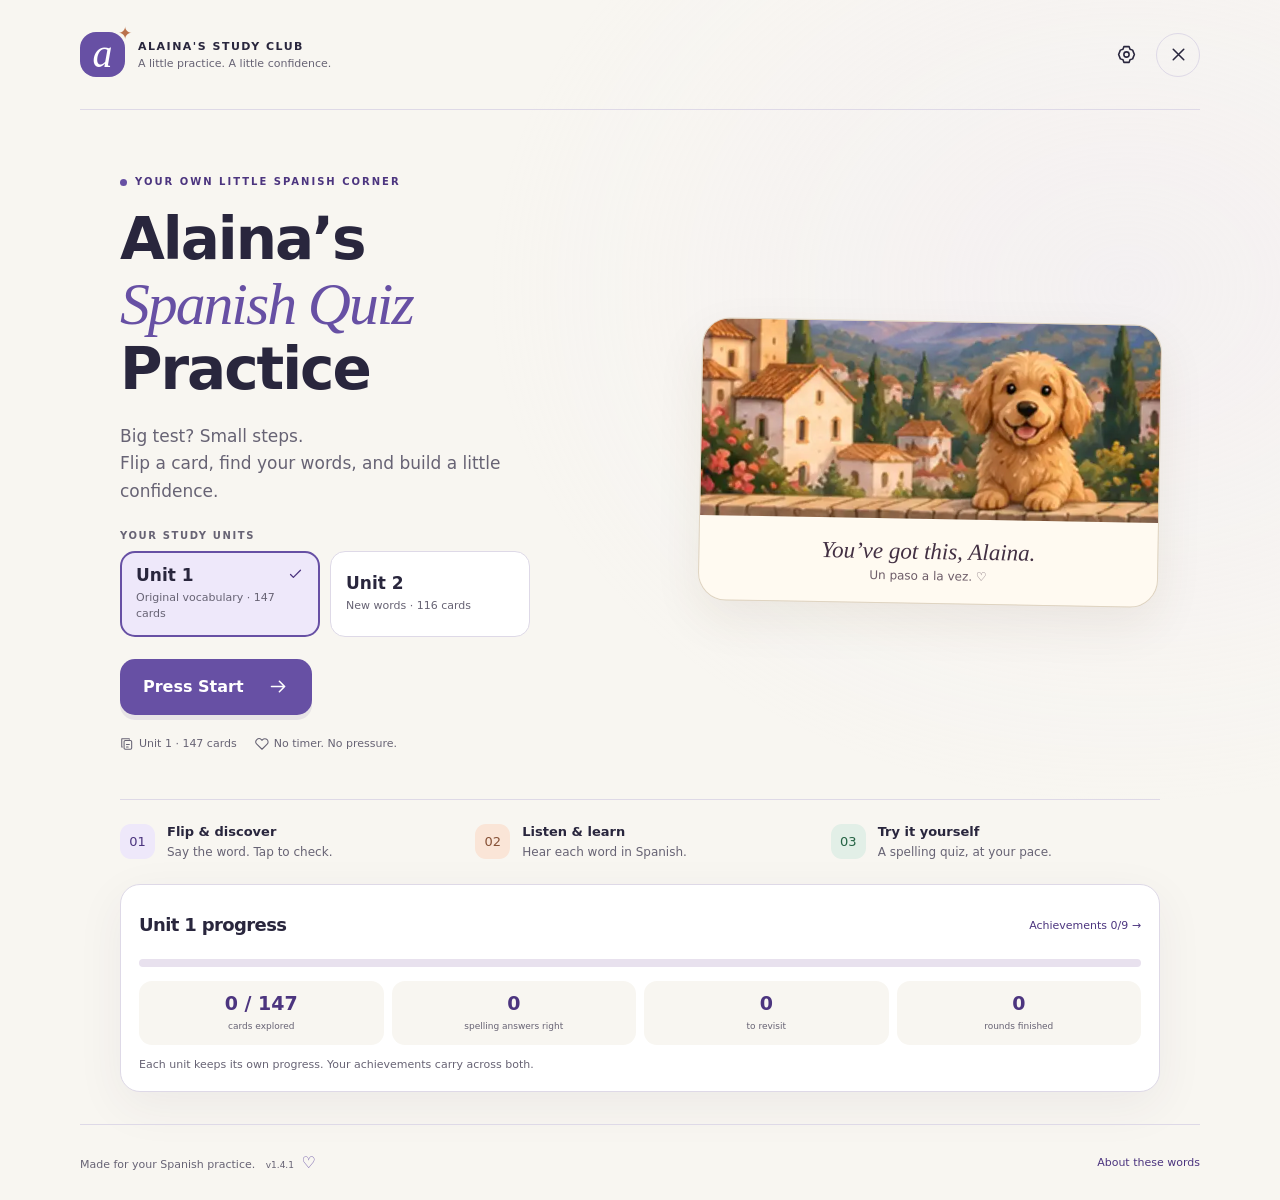
==== commit 1f870667: "Add seven Places and Origin entries to Unit 2 and preserve earned progress" ====
--- a/index.html
+++ b/index.html
@@ -3,7 +3,7 @@
 <head>
 <meta charset="utf-8">
 <meta name="viewport" content="width=device-width, initial-scale=1, viewport-fit=cover">
-<meta name="app-version" content="1.4.0">
+<meta name="app-version" content="1.4.1">
 <meta name="theme-color" content="#f8f6f1">
 <meta name="description" content="A little practice, a little confidence. English-to-Spanish flashcards and spelling practice for Units 1 and 2.">
 <meta name="apple-mobile-web-app-title" content="Alaina’s Spanish">
@@ -59,12 +59,12 @@
   <nav class="header-actions" aria-label="App controls"><button class="icon-button" id="open-settings" aria-label="Settings" title="Settings"></button><button class="icon-button close-button" id="close-app" aria-label="Close practice" title="Close practice"></button></nav>
 </header>
 <main id="main" tabindex="-1"></main>
-<footer class="site-footer"><span>Made for your Spanish practice. <span class="app-version">v1.4.0</span> <span class="footer-heart" aria-hidden="true">♡</span></span><button class="text-button" id="open-about">About these words</button></footer>
+<footer class="site-footer"><span>Made for your Spanish practice. <span class="app-version">v1.4.1</span> <span class="footer-heart" aria-hidden="true">♡</span></span><button class="text-button" id="open-about">About these words</button></footer>
 <div id="announcer" class="sr-only" aria-live="polite" aria-atomic="true"></div>
 <div id="toast" class="toast" role="status" hidden></div>
 <dialog id="modal" aria-labelledby="modal-title"></dialog>
 <noscript><div class="noscript">This practice app needs JavaScript. Please open it in Safari, Chrome, Edge, or Firefox with JavaScript enabled.</div></noscript>
-<script id="vocabulary-data" type="application/json">{"version":2,"title":"Alaina's Spanish Quiz Practice","source":"Reporteros 1 Revised Edition · supplied vocabulary photos","categories":[{"id":"numbers","name":"Numbers","spanish":"Los números","symbol":"123","description":"1–50, then 60, 70, 80, 90, 100","count":55},{"id":"personal","name":"Personal information","spanish":"Los datos personales","symbol":"Aa","description":"Names, age, birthday & more","count":7},{"id":"greetings","name":"Greetings","spanish":"Los saludos","symbol":"¡!","description":"Greet, kiss, shake hands & hug","count":4},{"id":"courtesy","name":"Courtesy & titles","spanish":"La cortesía y los títulos","symbol":"Sr.","description":"Nice to meet you & polite titles","count":5},{"id":"occupations","name":"Occupations","spanish":"Las ocupaciones","symbol":"✎","description":"People & what they do","count":13},{"id":"nationalities","name":"Nationalities","spanish":"Las nacionalidades","symbol":"◎","description":"All 35 on your sheets","count":35},{"id":"languages","name":"Languages","spanish":"Los idiomas","symbol":"ab","description":"All 28 on your sheets","count":28},{"id":"u2-greetings","name":"Greetings & goodbyes","spanish":"Saludos y despedidas","symbol":"✦","description":"16 expressions, grouped by meaning","unit":"unit2","supplemental":false,"count":13},{"id":"u2-days","name":"Days of the week","spanish":"Los días de la semana","symbol":"✦","description":"All 7 days, including their accents","unit":"unit2","supplemental":false,"count":7},{"id":"u2-numbers","name":"Numbers 0–31","spanish":"Los números","symbol":"✦","description":"32 number cards; includes cero","unit":"unit2","supplemental":false,"count":32},{"id":"u2-months","name":"Months","spanish":"Los meses","symbol":"✦","description":"All 12 months","unit":"unit2","supplemental":false,"count":12},{"id":"u2-seasons","name":"Seasons","spanish":"Las estaciones","symbol":"✦","description":"Winter, spring, summer & fall","unit":"unit2","supplemental":false,"count":4},{"id":"u2-weather","name":"Weather","spanish":"El tiempo","symbol":"✦","description":"10 conditions + llover and nevar","unit":"unit2","supplemental":false,"count":12},{"id":"u2-classroom","name":"Classroom objects","spanish":"En el salón de clase","symbol":"✦","description":"All 9 pictured objects","unit":"unit2","supplemental":false,"count":9},{"id":"u2-phrases","name":"Extra: dates & phrases","spanish":"Fechas y preguntas","symbol":"✦","description":"Optional: visible questions and sentence starters","unit":"unit2","supplemental":true,"count":12},{"id":"u2-map","name":"Extra: map labels","spanish":"Los hemisferios","symbol":"✦","description":"Optional: hemispheres, equator & oceans","unit":"unit2","supplemental":true,"count":8}],"cards":[{"id":"number-1","category":"numbers","en":"one","forms":["uno"],"source":"photo-3","note":"","number":1},{"id":"number-2","category":"numbers","en":"two","forms":["dos"],"source":"photo-3","note":"","number":2},{"id":"number-3","category":"numbers","en":"three","forms":["tres"],"source":"photo-3","note":"","number":3},{"id":"number-4","category":"numbers","en":"four","forms":["cuatro"],"source":"photo-3","note":"","number":4},{"id":"number-5","category":"numbers","en":"five","forms":["cinco"],"source":"photo-3","note":"","number":5},{"id":"number-6","category":"numbers","en":"six","forms":["seis"],"source":"photo-3","note":"","number":6},{"id":"number-7","category":"numbers","en":"seven","forms":["siete"],"source":"photo-3","note":"","number":7},{"id":"number-8","category":"numbers","en":"eight","forms":["ocho"],"source":"photo-3","note":"","number":8},{"id":"number-9","category":"numbers","en":"nine","forms":["nueve"],"source":"photo-3","note":"","number":9},{"id":"number-10","category":"numbers","en":"ten","forms":["diez"],"source":"photo-3","note":"","number":10},{"id":"number-11","category":"numbers","en":"eleven","forms":["once"],"source":"photo-3","note":"","number":11},{"id":"number-12","category":"numbers","en":"twelve","forms":["doce"],"source":"photo-3","note":"","number":12},{"id":"number-13","category":"numbers","en":"thirteen","forms":["trece"],"source":"photo-3","note":"","number":13},{"id":"number-14","category":"numbers","en":"fourteen","forms":["catorce"],"source":"photo-3","note":"","number":14},{"id":"number-15","category":"numbers","en":"fifteen","forms":["quince"],"source":"photo-3","note":"","number":15},{"id":"number-16","category":"numbers","en":"sixteen","forms":["dieciséis"],"source":"photo-3","note":"Write this number as one word.","number":16},{"id":"number-17","category":"numbers","en":"seventeen","forms":["diecisiete"],"source":"photo-3","note":"Write this number as one word.","number":17},{"id":"number-18","category":"numbers","en":"eighteen","forms":["dieciocho"],"source":"photo-3","note":"Write this number as one word.","number":18},{"id":"number-19","category":"numbers","en":"nineteen","forms":["diecinueve"],"source":"photo-3","note":"Write this number as one word.","number":19},{"id":"number-20","category":"numbers","en":"twenty","forms":["veinte"],"source":"photo-3","note":"Write this number as one word.","number":20},{"id":"number-21","category":"numbers","en":"twenty-one","forms":["veintiuno"],"source":"photo-3","note":"Write this number as one word.","number":21},{"id":"number-22","category":"numbers","en":"twenty-two","forms":["veintidós"],"source":"photo-3","note":"Write this number as one word.","number":22},{"id":"number-23","category":"numbers","en":"twenty-three","forms":["veintitrés"],"source":"photo-3","note":"Write this number as one word.","number":23},{"id":"number-24","category":"numbers","en":"twenty-four","forms":["veinticuatro"],"source":"photo-3","note":"Write this number as one word.","number":24},{"id":"number-25","category":"numbers","en":"twenty-five","forms":["veinticinco"],"source":"photo-3","note":"Write this number as one word.","number":25},{"id":"number-26","category":"numbers","en":"twenty-six","forms":["veintiséis"],"source":"photo-3","note":"Write this number as one word.","number":26},{"id":"number-27","category":"numbers","en":"twenty-seven","forms":["veintisiete"],"source":"photo-3","note":"Write this number as one word.","number":27},{"id":"number-28","category":"numbers","en":"twenty-eight","forms":["veintiocho"],"source":"photo-3","note":"Write this number as one word.","number":28},{"id":"number-29","category":"numbers","en":"twenty-nine","forms":["veintinueve"],"source":"photo-3","note":"Write this number as one word.","number":29},{"id":"number-30","category":"numbers","en":"thirty","forms":["treinta"],"source":"photo-3","note":"","number":30},{"id":"number-31","category":"numbers","en":"thirty-one","forms":["treinta y uno"],"source":"photo-2","note":"Use y between the tens and ones.","number":31},{"id":"number-32","category":"numbers","en":"thirty-two","forms":["treinta y dos"],"source":"photo-2","note":"Use y between the tens and ones.","number":32},{"id":"number-33","category":"numbers","en":"thirty-three","forms":["treinta y tres"],"source":"photo-2","note":"Use y between the tens and ones.","number":33},{"id":"number-34","category":"numbers","en":"thirty-four","forms":["treinta y cuatro"],"source":"photo-2","note":"Use y between the tens and ones.","number":34},{"id":"number-35","category":"numbers","en":"thirty-five","forms":["treinta y cinco"],"source":"photo-2","note":"Use y between the tens and ones.","number":35},{"id":"number-36","category":"numbers","en":"thirty-six","forms":["treinta y seis"],"source":"photo-2","note":"Use y between the tens and ones.","number":36},{"id":"number-37","category":"numbers","en":"thirty-seven","forms":["treinta y siete"],"source":"photo-2","note":"Use y between the tens and ones.","number":37},{"id":"number-38","category":"numbers","en":"thirty-eight","forms":["treinta y ocho"],"source":"photo-2","note":"Use y between the tens and ones.","number":38},{"id":"number-39","category":"numbers","en":"thirty-nine","forms":["treinta y nueve"],"source":"photo-2","note":"Use y between the tens and ones.","number":39},{"id":"number-40","category":"numbers","en":"forty","forms":["cuarenta"],"source":"photo-2","note":"","number":40},{"id":"number-41","category":"numbers","en":"forty-one","forms":["cuarenta y uno"],"source":"photo-2","note":"Use y between the tens and ones.","number":41},{"id":"number-42","category":"numbers","en":"forty-two","forms":["cuarenta y dos"],"source":"photo-2","note":"Use y between the tens and ones.","number":42},{"id":"number-43","category":"numbers","en":"forty-three","forms":["cuarenta y tres"],"source":"photo-2","note":"Use y between the tens and ones.","number":43},{"id":"number-44","category":"numbers","en":"forty-four","forms":["cuarenta y cuatro"],"source":"photo-2","note":"Use y between the tens and ones.","number":44},{"id":"number-45","category":"numbers","en":"forty-five","forms":["cuarenta y cinco"],"source":"photo-2","note":"Use y between the tens and ones.","number":45},{"id":"number-46","category":"numbers","en":"forty-six","forms":["cuarenta y seis"],"source":"photo-2","note":"Use y between the tens and ones.","number":46},{"id":"number-47","category":"numbers","en":"forty-seven","forms":["cuarenta y siete"],"source":"photo-2","note":"Use y between the tens and ones.","number":47},{"id":"number-48","category":"numbers","en":"forty-eight","forms":["cuarenta y ocho"],"source":"photo-2","note":"Use y between the tens and ones.","number":48},{"id":"number-49","category":"numbers","en":"forty-nine","forms":["cuarenta y nueve"],"source":"photo-2","note":"Use y between the tens and ones.","number":49},{"id":"number-50","category":"numbers","en":"fifty","forms":["cincuenta"],"source":"photo-2","note":"","number":50},{"id":"number-60","category":"numbers","en":"sixty","forms":["sesenta"],"source":"photo-2","note":"","number":60},{"id":"number-70","category":"numbers","en":"seventy","forms":["setenta"],"source":"photo-2","note":"","number":70},{"id":"number-80","category":"numbers","en":"eighty","forms":["ochenta"],"source":"photo-2","note":"","number":80},{"id":"number-90","category":"numbers","en":"ninety","forms":["noventa"],"source":"photo-2","note":"","number":90},{"id":"number-100","category":"numbers","en":"one hundred","forms":["cien"],"source":"photo-2","note":"","number":100},{"id":"personal-name","category":"personal","en":"name","forms":["el nombre"],"source":"photo-2","note":""},{"id":"personal-age","category":"personal","en":"age","forms":["la edad"],"source":"photo-2","note":""},{"id":"personal-country","category":"personal","en":"country","forms":["el país"],"source":"photo-2","note":""},{"id":"personal-occupation","category":"personal","en":"occupation","forms":["la ocupación"],"source":"photo-2","note":""},{"id":"personal-email","category":"personal","en":"email","forms":["el correo electrónico"],"source":"photo-2","note":""},{"id":"personal-phone","category":"personal","en":"telephone number","forms":["el número de teléfono"],"source":"photo-2","note":""},{"id":"personal-birthday","category":"personal","en":"birthday","forms":["el cumpleaños"],"source":"photo-2","note":""},{"id":"greeting-greet","category":"greetings","en":"to greet","forms":["saludar"],"source":"photo-1","note":""},{"id":"greeting-kiss","category":"greetings","en":"to kiss","forms":["dar un beso"],"source":"photo-1","note":""},{"id":"greeting-shake-hands","category":"greetings","en":"to shake hands","forms":["dar un apretón de manos"],"source":"photo-1","note":""},{"id":"greeting-hug","category":"greetings","en":"to hug","forms":["dar un abrazo"],"source":"photo-1","note":""},{"id":"courtesy-nice-to-meet","category":"courtesy","en":"Nice to meet you","forms":["encantado","encantada","mucho gusto"],"source":"photo-1","note":"Any one of these three answers works. Encantado / encantada describes the speaker; mucho gusto does not change."},{"id":"courtesy-mr","category":"courtesy","en":"Mr. Rodríguez","forms":["el señor Rodríguez"],"source":"photo-1","note":"Keep the accent in Rodríguez. The article el is optional in this quiz."},{"id":"courtesy-mrs","category":"courtesy","en":"Mrs. Martínez","forms":["la señora Martínez"],"source":"photo-1","note":"Keep the accent in Martínez. The article la is optional in this quiz."},{"id":"courtesy-miss","category":"courtesy","en":"Miss Rivera","forms":["la señorita Rivera"],"source":"photo-1","note":""},{"id":"courtesy-don-dona","category":"courtesy","en":"Mrs. Ana and Mr. Roberto","forms":["doña Ana y don Roberto"],"source":"photo-1","note":"Use the respectful first-name titles from your sheet: doña and don. Doña is a courtesy title, not a statement of marital status."},{"id":"job-actor","category":"occupations","en":"actor / actress","forms":["el actor","la actriz"],"source":"photo-1","note":"Either form is accepted. Articles are optional; when included, they must match the noun."},{"id":"job-astronaut","category":"occupations","en":"astronaut","forms":["el astronauta","la astronauta"],"source":"photo-1","note":"Either form is accepted. Articles are optional; when included, they must match the noun."},{"id":"job-singer","category":"occupations","en":"singer","forms":["el cantante","la cantante"],"source":"photo-1","note":"Either form is accepted. Articles are optional; when included, they must match the noun."},{"id":"job-chef","category":"occupations","en":"chef","forms":["el cocinero","la cocinera"],"source":"photo-1","note":"Either form is accepted. Articles are optional; when included, they must match the noun."},{"id":"job-athlete","category":"occupations","en":"athlete","forms":["el deportista","la deportista"],"source":"photo-1","note":"Either form is accepted. Articles are optional; when included, they must match the noun."},{"id":"job-director","category":"occupations","en":"director","forms":["el director","la directora"],"source":"photo-1","note":"Either form is accepted. Articles are optional; when included, they must match the noun."},{"id":"job-doctor","category":"occupations","en":"doctor","forms":["el doctor","la doctora"],"source":"photo-1","note":"Either form is accepted. Articles are optional; when included, they must match the noun."},{"id":"job-writer","category":"occupations","en":"writer","forms":["el escritor","la escritora"],"source":"photo-1","note":"Either form is accepted. Articles are optional; when included, they must match the noun."},{"id":"job-student","category":"occupations","en":"student","forms":["el estudiante","la estudiante"],"source":"photo-1","note":"Either form is accepted. Articles are optional; when included, they must match the noun."},{"id":"job-photographer","category":"occupations","en":"photographer","forms":["el fotógrafo","la fotógrafa"],"source":"photo-1","note":"Either form is accepted. Articles are optional; when included, they must match the noun."},{"id":"job-judge","category":"occupations","en":"judge","forms":["el juez","la jueza"],"source":"photo-1","note":"Either form is accepted. Articles are optional; when included, they must match the noun.","alternatives":["la juez"]},{"id":"job-journalist","category":"occupations","en":"journalist","forms":["el periodista","la periodista"],"source":"photo-1","note":"Either form is accepted. Articles are optional; when included, they must match the noun."},{"id":"job-teacher","category":"occupations","en":"teacher","forms":["el profesor","la profesora"],"source":"photo-1","note":"Either form is accepted. Articles are optional; when included, they must match the noun."},{"id":"nationality-spanish","category":"nationalities","en":"Spanish","forms":["español","española"],"source":"photo-1","note":"Either the masculine or feminine form is accepted."},{"id":"nationality-equatorial-guinean","category":"nationalities","en":"Equatorial Guinean","forms":["guineano","guineana"],"source":"photo-5","note":"Your sheet uses guineano / guineana, which the RAE also accepts for Equatorial Guinea. Ecuatoguineano / ecuatoguineana is more specific and is also accepted.","alternatives":["ecuatoguineano","ecuatoguineana"]},{"id":"nationality-cuban","category":"nationalities","en":"Cuban","forms":["cubano","cubana"],"source":"photo-5","note":"Either the masculine or feminine form is accepted."},{"id":"nationality-dominican","category":"nationalities","en":"Dominican","forms":["dominicano","dominicana"],"source":"photo-5","note":"Either the masculine or feminine form is accepted."},{"id":"nationality-puerto-rican","category":"nationalities","en":"Puerto Rican","forms":["puertorriqueño","puertorriqueña"],"source":"photo-5","note":"Either the masculine or feminine form is accepted."},{"id":"nationality-canadian","category":"nationalities","en":"Canadian","forms":["canadiense"],"source":"photo-5","note":"This nationality has the same form for masculine and feminine."},{"id":"nationality-american","category":"nationalities","en":"American (from the United States)","forms":["estadounidense"],"source":"photo-5","note":"This nationality has the same form for masculine and feminine."},{"id":"nationality-mexican","category":"nationalities","en":"Mexican","forms":["mexicano","mexicana"],"source":"photo-5","note":"Either the masculine or feminine form is accepted."},{"id":"nationality-costa-rican","category":"nationalities","en":"Costa Rican","forms":["costarricense"],"source":"photo-5","note":"This nationality has the same form for masculine and feminine."},{"id":"nationality-guatemalan","category":"nationalities","en":"Guatemalan","forms":["guatemalteco","guatemalteca"],"source":"photo-5","note":"Either the masculine or feminine form is accepted."},{"id":"nationality-honduran","category":"nationalities","en":"Honduran","forms":["hondureño","hondureña"],"source":"photo-5","note":"Either the masculine or feminine form is accepted."},{"id":"nationality-nicaraguan","category":"nationalities","en":"Nicaraguan","forms":["nicaragüense"],"source":"photo-5","note":"This nationality has the same form for masculine and feminine. Keep the two dots on ü."},{"id":"nationality-panamanian","category":"nationalities","en":"Panamanian","forms":["panameño","panameña"],"source":"photo-5","note":"Either the masculine or feminine form is accepted."},{"id":"nationality-salvadoran","category":"nationalities","en":"Salvadoran","forms":["salvadoreño","salvadoreña"],"source":"photo-5","note":"Either the masculine or feminine form is accepted."},{"id":"nationality-argentinian","category":"nationalities","en":"Argentinian","forms":["argentino","argentina"],"source":"photo-5","note":"Either the masculine or feminine form is accepted."},{"id":"nationality-bolivian","category":"nationalities","en":"Bolivian","forms":["boliviano","boliviana"],"source":"photo-5","note":"Either the masculine or feminine form is accepted."},{"id":"nationality-chilean","category":"nationalities","en":"Chilean","forms":["chileno","chilena"],"source":"photo-5","note":"Either the masculine or feminine form is accepted."},{"id":"nationality-colombian","category":"nationalities","en":"Colombian","forms":["colombiano","colombiana"],"source":"photo-5","note":"Either the masculine or feminine form is accepted."},{"id":"nationality-ecuadorian","category":"nationalities","en":"Ecuadorian","forms":["ecuatoriano","ecuatoriana"],"source":"photo-5","note":"Either the masculine or feminine form is accepted."},{"id":"nationality-peruvian","category":"nationalities","en":"Peruvian","forms":["peruano","peruana"],"source":"photo-5","note":"Either the masculine or feminine form is accepted."},{"id":"nationality-paraguayan","category":"nationalities","en":"Paraguayan","forms":["paraguayo","paraguaya"],"source":"photo-5","note":"Either the masculine or feminine form is accepted."},{"id":"nationality-uruguayan","category":"nationalities","en":"Uruguayan","forms":["uruguayo","uruguaya"],"source":"photo-5","note":"Either the masculine or feminine form is accepted."},{"id":"nationality-venezuelan","category":"nationalities","en":"Venezuelan","forms":["venezolano","venezolana"],"source":"photo-5","note":"Either the masculine or feminine form is accepted."},{"id":"nationality-german","category":"nationalities","en":"German","forms":["alemán","alemana"],"source":"photo-5","note":"Either the masculine or feminine form is accepted."},{"id":"nationality-australian","category":"nationalities","en":"Australian","forms":["australiano","australiana"],"source":"photo-5","note":"Either the masculine or feminine form is accepted."},{"id":"nationality-brazilian","category":"nationalities","en":"Brazilian","forms":["brasileño","brasileña"],"source":"photo-5","note":"Either the masculine or feminine form is accepted."},{"id":"nationality-british","category":"nationalities","en":"British","forms":["británico","británica"],"source":"photo-5","note":"Either the masculine or feminine form is accepted."},{"id":"nationality-chinese","category":"nationalities","en":"Chinese","forms":["chino","china"],"source":"photo-5","note":"Either the masculine or feminine form is accepted."},{"id":"nationality-french","category":"nationalities","en":"French","forms":["francés","francesa"],"source":"photo-4","note":"Either the masculine or feminine form is accepted."},{"id":"nationality-irish","category":"nationalities","en":"Irish","forms":["irlandés","irlandesa"],"source":"photo-4","note":"Either the masculine or feminine form is accepted."},{"id":"nationality-italian","category":"nationalities","en":"Italian","forms":["italiano","italiana"],"source":"photo-4","note":"Either the masculine or feminine form is accepted."},{"id":"nationality-japanese","category":"nationalities","en":"Japanese","forms":["japonés","japonesa"],"source":"photo-4","note":"Either the masculine or feminine form is accepted."},{"id":"nationality-nigerian","category":"nationalities","en":"Nigerian","forms":["nigeriano","nigeriana"],"source":"photo-4","note":"Either the masculine or feminine form is accepted."},{"id":"nationality-polish","category":"nationalities","en":"Polish","forms":["polaco","polaca"],"source":"photo-4","note":"Either the masculine or feminine form is accepted."},{"id":"nationality-russian","category":"nationalities","en":"Russian","forms":["ruso","rusa"],"source":"photo-4","note":"Either the masculine or feminine form is accepted."},{"id":"language-german","category":"languages","en":"German (language)","forms":["el alemán"],"source":"photo-4","note":"This card asks for the language, not a nationality. The article el is optional."},{"id":"language-arabic","category":"languages","en":"Arabic (language)","forms":["el árabe"],"source":"photo-4","note":"This card asks for the language, not a nationality. The article el is optional."},{"id":"language-aymara","category":"languages","en":"Aymara (language)","forms":["el aymara"],"source":"photo-4","note":"Your worksheet spells this el aymara. The RAE recommends el aimara in Spanish. Both spellings are accepted here; check which your teacher expects.","alternatives":["el aimara"]},{"id":"language-chinese","category":"languages","en":"Chinese (language)","forms":["el chino"],"source":"photo-4","note":"This card asks for the language, not a nationality. The article el is optional."},{"id":"language-korean","category":"languages","en":"Korean (language)","forms":["el coreano"],"source":"photo-4","note":"This card asks for the language, not a nationality. The article el is optional."},{"id":"language-catalan","category":"languages","en":"Catalan (language)","forms":["el catalán"],"source":"photo-4","note":"This card asks for the language, not a nationality. The article el is optional."},{"id":"language-spanish","category":"languages","en":"Spanish (language)","forms":["el español"],"source":"photo-4","note":"This card asks for the language, not a nationality. The article el is optional."},{"id":"language-french","category":"languages","en":"French (language)","forms":["el francés"],"source":"photo-4","note":"This card asks for the language, not a nationality. The article el is optional."},{"id":"language-galician","category":"languages","en":"Galician (language)","forms":["el gallego"],"source":"photo-4","note":"This card asks for the language, not a nationality. The article el is optional."},{"id":"language-greek","category":"languages","en":"Greek (language)","forms":["el griego"],"source":"photo-4","note":"This card asks for the language, not a nationality. The article el is optional."},{"id":"language-guarani","category":"languages","en":"Guaraní (language)","forms":["el guaraní"],"source":"photo-4","note":"This card asks for the language, not a nationality. The article el is optional."},{"id":"language-hindi","category":"languages","en":"Hindi (language)","forms":["el hindi"],"source":"photo-4","note":"This card asks for the language, not a nationality. The article el is optional."},{"id":"language-hebrew","category":"languages","en":"Hebrew (language)","forms":["el hebreo"],"source":"photo-4","note":"This card asks for the language, not a nationality. The article el is optional."},{"id":"language-dutch","category":"languages","en":"Dutch (language)","forms":["el holandés"],"source":"photo-4","note":"This card asks for the language, not a nationality. The article el is optional."},{"id":"language-english","category":"languages","en":"English (language)","forms":["el inglés"],"source":"photo-4","note":"This card asks for the language, not a nationality. The article el is optional."},{"id":"language-italian","category":"languages","en":"Italian (language)","forms":["el italiano"],"source":"photo-4","note":"This card asks for the language, not a nationality. The article el is optional."},{"id":"language-japanese","category":"languages","en":"Japanese (language)","forms":["el japonés"],"source":"photo-4","note":"This card asks for the language, not a nationality. The article el is optional."},{"id":"language-lakota","category":"languages","en":"Lakota (language)","forms":["el lakota"],"source":"photo-4","note":"This card asks for the language, not a nationality. The article el is optional."},{"id":"language-nahuatl","category":"languages","en":"Nahuatl (language)","forms":["el náhuatl"],"source":"photo-4","note":"This card asks for the language, not a nationality. The article el is optional."},{"id":"language-navajo","category":"languages","en":"Navajo (language)","forms":["el navajo"],"source":"photo-4","note":"This card asks for the language, not a nationality. The article el is optional."},{"id":"language-polish","category":"languages","en":"Polish (language)","forms":["el polaco"],"source":"photo-4","note":"This card asks for the language, not a nationality. The article el is optional."},{"id":"language-portuguese","category":"languages","en":"Portuguese (language)","forms":["el portugués"],"source":"photo-4","note":"This card asks for the language, not a nationality. The article el is optional."},{"id":"language-quechua","category":"languages","en":"Quechua (language)","forms":["el quechua"],"source":"photo-4","note":"This card asks for the language, not a nationality. The article el is optional."},{"id":"language-russian","category":"languages","en":"Russian (language)","forms":["el ruso"],"source":"photo-4","note":"This card asks for the language, not a nationality. The article el is optional."},{"id":"language-tagalog","category":"languages","en":"Tagalog (language)","forms":["el tagalo"],"source":"photo-4","note":"This card asks for the language, not a nationality. The article el is optional."},{"id":"language-thai","category":"languages","en":"Thai (language)","forms":["el tailandés"],"source":"photo-4","note":"This card asks for the language, not a nationality. The article el is optional."},{"id":"language-vietnamese","category":"languages","en":"Vietnamese (language)","forms":["el vietnamita"],"source":"photo-4","note":"This card asks for the language, not a nationality. The article el is optional."},{"id":"language-basque","category":"languages","en":"Basque (language)","forms":["el vasco"],"source":"photo-4","note":"This card asks for the language, not a nationality. The article el is optional."},{"id":"u2-hello","category":"u2-greetings","en":"Hello","forms":["¡Hola!"],"source":"IMG_2355.jpeg","note":"Punctuation is optional in this practice quiz; accent marks still count.","punctuationOptional":true},{"id":"u2-how-are-you","category":"u2-greetings","en":"How are you?","forms":["¿Qué tal?","¿Cómo estás?"],"source":"IMG_2355.jpeg","note":"Punctuation is optional in this practice quiz; accent marks still count.","punctuationOptional":true},{"id":"u2-how-going","category":"u2-greetings","en":"How is it going?","forms":["¿Cómo te va?"],"source":"IMG_2355.jpeg","note":"Punctuation is optional in this practice quiz; accent marks still count.","punctuationOptional":true},{"id":"u2-fine-and-you","category":"u2-greetings","en":"I’m fine, and you?","forms":["Bien, ¿y tú?"],"source":"IMG_2355.jpeg","note":"Punctuation is optional in this practice quiz; accent marks still count.","punctuationOptional":true},{"id":"u2-fine-thanks","category":"u2-greetings","en":"I’m fine, thanks.","forms":["Bien, gracias."],"source":"IMG_2355.jpeg","note":"Punctuation is optional in this practice quiz; accent marks still count.","punctuationOptional":true},{"id":"u2-life","category":"u2-greetings","en":"How’s life treating you?","forms":["¿Qué es de tu vida?"],"source":"IMG_2355.jpeg","note":"Punctuation is optional in this practice quiz; accent marks still count.","punctuationOptional":true},{"id":"u2-morning","category":"u2-greetings","en":"Good morning","forms":["Buenos días."],"source":"IMG_2355.jpeg","note":"Punctuation is optional in this practice quiz; accent marks still count.","punctuationOptional":true},{"id":"u2-afternoon","category":"u2-greetings","en":"Good afternoon","forms":["Buenas tardes."],"source":"IMG_2355.jpeg","note":"Punctuation is optional in this practice quiz; accent marks still count.","punctuationOptional":true},{"id":"u2-night","category":"u2-greetings","en":"Good evening / Good night","forms":["Buenas noches."],"source":"IMG_2355.jpeg","note":"Punctuation is optional in this practice quiz; accent marks still count.","punctuationOptional":true},{"id":"u2-goodbye","category":"u2-greetings","en":"Goodbye","forms":["¡Adiós!","¡Chao!"],"source":"IMG_2355.jpeg","note":"Punctuation is optional in this practice quiz; accent marks still count.","punctuationOptional":true},{"id":"u2-tomorrow","category":"u2-greetings","en":"See you tomorrow","forms":["¡Hasta mañana!"],"source":"IMG_2355.jpeg","note":"Punctuation is optional in this practice quiz; accent marks still count.","punctuationOptional":true},{"id":"u2-soon","category":"u2-greetings","en":"See you soon","forms":["¡Hasta pronto!"],"source":"IMG_2355.jpeg","note":"Punctuation is optional in this practice quiz; accent marks still count.","punctuationOptional":true},{"id":"u2-later","category":"u2-greetings","en":"See you later","forms":["¡Hasta luego!","¡Nos vemos!"],"source":"IMG_2355.jpeg","note":"Punctuation is optional in this practice quiz; accent marks still count.","punctuationOptional":true},{"id":"u2-day-monday","category":"u2-days","en":"Monday","forms":["el lunes"],"source":"IMG_2356.jpeg","note":"Days are lowercase in Spanish. The article el is optional here.","punctuationOptional":true},{"id":"u2-day-tuesday","category":"u2-days","en":"Tuesday","forms":["el martes"],"source":"IMG_2356.jpeg","note":"Days are lowercase in Spanish. The article el is optional here.","punctuationOptional":true},{"id":"u2-day-wednesday","category":"u2-days","en":"Wednesday","forms":["el miércoles"],"source":"IMG_2356.jpeg","note":"Days are lowercase in Spanish. The article el is optional here.","punctuationOptional":true},{"id":"u2-day-thursday","category":"u2-days","en":"Thursday","forms":["el jueves"],"source":"IMG_2356.jpeg","note":"Days are lowercase in Spanish. The article el is optional here.","punctuationOptional":true},{"id":"u2-day-friday","category":"u2-days","en":"Friday","forms":["el viernes"],"source":"IMG_2356.jpeg","note":"Days are lowercase in Spanish. The article el is optional here.","punctuationOptional":true},{"id":"u2-day-saturday","category":"u2-days","en":"Saturday","forms":["el sábado"],"source":"IMG_2356.jpeg","note":"Days are lowercase in Spanish. The article el is optional here.","punctuationOptional":true},{"id":"u2-day-sunday","category":"u2-days","en":"Sunday","forms":["el domingo"],"source":"IMG_2356.jpeg","note":"Days are lowercase in Spanish. The article el is optional here.","punctuationOptional":true},{"id":"u2-number-0","category":"u2-numbers","en":"zero","forms":["cero"],"source":"IMG_2356.jpeg","note":"","punctuationOptional":true,"number":0},{"id":"u2-number-1","category":"u2-numbers","en":"one","forms":["uno"],"source":"IMG_2356.jpeg","note":"","punctuationOptional":true,"number":1},{"id":"u2-number-2","category":"u2-numbers","en":"two","forms":["dos"],"source":"IMG_2356.jpeg","note":"","punctuationOptional":true,"number":2},{"id":"u2-number-3","category":"u2-numbers","en":"three","forms":["tres"],"source":"IMG_2356.jpeg","note":"","punctuationOptional":true,"number":3},{"id":"u2-number-4","category":"u2-numbers","en":"four","forms":["cuatro"],"source":"IMG_2356.jpeg","note":"","punctuationOptional":true,"number":4},{"id":"u2-number-5","category":"u2-numbers","en":"five","forms":["cinco"],"source":"IMG_2356.jpeg","note":"","punctuationOptional":true,"number":5},{"id":"u2-number-6","category":"u2-numbers","en":"six","forms":["seis"],"source":"IMG_2356.jpeg","note":"","punctuationOptional":true,"number":6},{"id":"u2-number-7","category":"u2-numbers","en":"seven","forms":["siete"],"source":"IMG_2356.jpeg","note":"","punctuationOptional":true,"number":7},{"id":"u2-number-8","category":"u2-numbers","en":"eight","forms":["ocho"],"source":"IMG_2356.jpeg","note":"","punctuationOptional":true,"number":8},{"id":"u2-number-9","category":"u2-numbers","en":"nine","forms":["nueve"],"source":"IMG_2356.jpeg","note":"","punctuationOptional":true,"number":9},{"id":"u2-number-10","category":"u2-numbers","en":"ten","forms":["diez"],"source":"IMG_2356.jpeg","note":"","punctuationOptional":true,"number":10},{"id":"u2-number-11","category":"u2-numbers","en":"eleven","forms":["once"],"source":"IMG_2356.jpeg","note":"","punctuationOptional":true,"number":11},{"id":"u2-number-12","category":"u2-numbers","en":"twelve","forms":["doce"],"source":"IMG_2356.jpeg","note":"","punctuationOptional":true,"number":12},{"id":"u2-number-13","category":"u2-numbers","en":"thirteen","forms":["trece"],"source":"IMG_2356.jpeg","note":"","punctuationOptional":true,"number":13},{"id":"u2-number-14","category":"u2-numbers","en":"fourteen","forms":["catorce"],"source":"IMG_2356.jpeg","note":"","punctuationOptional":true,"number":14},{"id":"u2-number-15","category":"u2-numbers","en":"fifteen","forms":["quince"],"source":"IMG_2356.jpeg","note":"","punctuationOptional":true,"number":15},{"id":"u2-number-16","category":"u2-numbers","en":"sixteen","forms":["dieciséis"],"source":"IMG_2356.jpeg","note":"Write this number as one word.","punctuationOptional":true,"number":16},{"id":"u2-number-17","category":"u2-numbers","en":"seventeen","forms":["diecisiete"],"source":"IMG_2356.jpeg","note":"Write this number as one word.","punctuationOptional":true,"number":17},{"id":"u2-number-18","category":"u2-numbers","en":"eighteen","forms":["dieciocho"],"source":"IMG_2356.jpeg","note":"Write this number as one word.","punctuationOptional":true,"number":18},{"id":"u2-number-19","category":"u2-numbers","en":"nineteen","forms":["diecinueve"],"source":"IMG_2356.jpeg","note":"Write this number as one word.","punctuationOptional":true,"number":19},{"id":"u2-number-20","category":"u2-numbers","en":"twenty","forms":["veinte"],"source":"IMG_2356.jpeg","note":"Write this number as one word.","punctuationOptional":true,"number":20},{"id":"u2-number-21","category":"u2-numbers","en":"twenty-one (forms on the page)","forms":["veintiuno","veintiuna","veintiún"],"source":"IMG_2356.jpeg","note":"The page lists three forms: veintiuno when counting, veintiuna before a feminine noun, and veintiún before a masculine noun. Choose one in the spelling quiz; in Listen & Spell, write the exact form spoken.","punctuationOptional":true,"number":21},{"id":"u2-number-22","category":"u2-numbers","en":"twenty-two","forms":["veintidós"],"source":"IMG_2356.jpeg","note":"Write this number as one word.","punctuationOptional":true,"number":22},{"id":"u2-number-23","category":"u2-numbers","en":"twenty-three","forms":["veintitrés"],"source":"IMG_2356.jpeg","note":"Write this number as one word.","punctuationOptional":true,"number":23},{"id":"u2-number-24","category":"u2-numbers","en":"twenty-four","forms":["veinticuatro"],"source":"IMG_2356.jpeg","note":"Write this number as one word.","punctuationOptional":true,"number":24},{"id":"u2-number-25","category":"u2-numbers","en":"twenty-five","forms":["veinticinco"],"source":"IMG_2356.jpeg","note":"Write this number as one word.","punctuationOptional":true,"number":25},{"id":"u2-number-26","category":"u2-numbers","en":"twenty-six","forms":["veintiséis"],"source":"IMG_2356.jpeg","note":"Write this number as one word.","punctuationOptional":true,"number":26},{"id":"u2-number-27","category":"u2-numbers","en":"twenty-seven","forms":["veintisiete"],"source":"IMG_2356.jpeg","note":"Write this number as one word.","punctuationOptional":true,"number":27},{"id":"u2-number-28","category":"u2-numbers","en":"twenty-eight","forms":["veintiocho"],"source":"IMG_2356.jpeg","note":"Write this number as one word.","punctuationOptional":true,"number":28},{"id":"u2-number-29","category":"u2-numbers","en":"twenty-nine","forms":["veintinueve"],"source":"IMG_2356.jpeg","note":"Write this number as one word.","punctuationOptional":true,"number":29},{"id":"u2-number-30","category":"u2-numbers","en":"thirty","forms":["treinta"],"source":"IMG_2356.jpeg","note":"","punctuationOptional":true,"number":30},{"id":"u2-number-31","category":"u2-numbers","en":"thirty-one","forms":["treinta y uno"],"source":"IMG_2356.jpeg","note":"Use y between the tens and ones.","punctuationOptional":true,"number":31},{"id":"u2-month-january","category":"u2-months","en":"January","forms":["enero"],"source":"IMG_2357.jpeg","note":"Months are lowercase in Spanish.","punctuationOptional":true},{"id":"u2-month-february","category":"u2-months","en":"February","forms":["febrero"],"source":"IMG_2357.jpeg","note":"Months are lowercase in Spanish.","punctuationOptional":true},{"id":"u2-month-march","category":"u2-months","en":"March","forms":["marzo"],"source":"IMG_2357.jpeg","note":"Months are lowercase in Spanish.","punctuationOptional":true},{"id":"u2-month-april","category":"u2-months","en":"April","forms":["abril"],"source":"IMG_2357.jpeg","note":"Months are lowercase in Spanish.","punctuationOptional":true},{"id":"u2-month-may","category":"u2-months","en":"May","forms":["mayo"],"source":"IMG_2357.jpeg","note":"Months are lowercase in Spanish.","punctuationOptional":true},{"id":"u2-month-june","category":"u2-months","en":"June","forms":["junio"],"source":"IMG_2357.jpeg","note":"Months are lowercase in Spanish.","punctuationOptional":true},{"id":"u2-month-july","category":"u2-months","en":"July","forms":["julio"],"source":"IMG_2357.jpeg","note":"Months are lowercase in Spanish.","punctuationOptional":true},{"id":"u2-month-august","category":"u2-months","en":"August","forms":["agosto"],"source":"IMG_2357.jpeg","note":"Months are lowercase in Spanish.","punctuationOptional":true},{"id":"u2-month-september","category":"u2-months","en":"September","forms":["septiembre"],"source":"IMG_2357.jpeg","note":"Months are lowercase in Spanish.","punctuationOptional":true},{"id":"u2-month-october","category":"u2-months","en":"October","forms":["octubre"],"source":"IMG_2357.jpeg","note":"Months are lowercase in Spanish.","punctuationOptional":true},{"id":"u2-month-november","category":"u2-months","en":"November","forms":["noviembre"],"source":"IMG_2357.jpeg","note":"Months are lowercase in Spanish.","punctuationOptional":true},{"id":"u2-month-december","category":"u2-months","en":"December","forms":["diciembre"],"source":"IMG_2357.jpeg","note":"Months are lowercase in Spanish.","punctuationOptional":true},{"id":"u2-winter","category":"u2-seasons","en":"winter","forms":["el invierno"],"source":"IMG_2359.jpeg","note":"","punctuationOptional":true},{"id":"u2-spring","category":"u2-seasons","en":"spring","forms":["la primavera"],"source":"IMG_2359.jpeg","note":"","punctuationOptional":true},{"id":"u2-summer","category":"u2-seasons","en":"summer","forms":["el verano"],"source":"IMG_2359.jpeg","note":"","punctuationOptional":true},{"id":"u2-fall","category":"u2-seasons","en":"fall / autumn","forms":["el otoño"],"source":"IMG_2359.jpeg","note":"","punctuationOptional":true},{"id":"u2-good-weather","category":"u2-weather","en":"The weather is nice.","forms":["Hace buen tiempo."],"source":"IMG_2358.jpeg","note":"Use the phrase from the page. Punctuation is optional; frío and está keep their accents.","punctuationOptional":true},{"id":"u2-bad-weather","category":"u2-weather","en":"The weather is bad.","forms":["Hace mal tiempo."],"source":"IMG_2358.jpeg","note":"Use the phrase from the page. Punctuation is optional; frío and está keep their accents.","punctuationOptional":true},{"id":"u2-hot","category":"u2-weather","en":"It is hot.","forms":["Hace calor."],"source":"IMG_2358.jpeg","note":"Use the phrase from the page. Punctuation is optional; frío and está keep their accents.","punctuationOptional":true},{"id":"u2-cold","category":"u2-weather","en":"It is cold.","forms":["Hace frío."],"source":"IMG_2358.jpeg","note":"Use the phrase from the page. Punctuation is optional; frío and está keep their accents.","punctuationOptional":true},{"id":"u2-sunny","category":"u2-weather","en":"It is sunny.","forms":["Hace sol.","Está soleado."],"source":"IMG_2358.jpeg","note":"Use the phrase from the page. Punctuation is optional; frío and está keep their accents.","punctuationOptional":true},{"id":"u2-snowing","category":"u2-weather","en":"It is snowing.","forms":["Está nevando."],"source":"IMG_2358.jpeg","note":"Use the phrase from the page. Punctuation is optional; frío and está keep their accents.","punctuationOptional":true},{"id":"u2-clear","category":"u2-weather","en":"The sky is clear.","forms":["Está despejado."],"source":"IMG_2358.jpeg","note":"Use the phrase from the page. Punctuation is optional; frío and está keep their accents.","punctuationOptional":true},{"id":"u2-cloudy","category":"u2-weather","en":"It is cloudy.","forms":["Está nublado."],"source":"IMG_2358.jpeg","note":"Use the phrase from the page. Punctuation is optional; frío and está keep their accents.","punctuationOptional":true},{"id":"u2-windy","category":"u2-weather","en":"It is windy.","forms":["Hace viento.","Está ventoso."],"source":"IMG_2358.jpeg","note":"Use the phrase from the page. Punctuation is optional; frío and está keep their accents.","punctuationOptional":true},{"id":"u2-raining","category":"u2-weather","en":"It is raining.","forms":["Está lloviendo."],"source":"IMG_2358.jpeg","note":"Use the phrase from the page. Punctuation is optional; frío and está keep their accents.","punctuationOptional":true},{"id":"u2-to-snow","category":"u2-weather","en":"to snow","forms":["nevar"],"source":"IMG_2358.jpeg","note":"This is the infinitive printed in parentheses, not the complete weather sentence.","punctuationOptional":true},{"id":"u2-to-rain","category":"u2-weather","en":"to rain","forms":["llover"],"source":"IMG_2358.jpeg","note":"This is the infinitive printed in parentheses, not the complete weather sentence.","punctuationOptional":true},{"id":"u2-pen","category":"u2-classroom","en":"pen","forms":["el bolígrafo"],"source":"IMG_2360.jpeg","note":"Use the word pictured on the page. The matching article is optional in this quiz.","punctuationOptional":true},{"id":"u2-notebook","category":"u2-classroom","en":"notebook","forms":["el cuaderno"],"source":"IMG_2360.jpeg","note":"Use the word pictured on the page. The matching article is optional in this quiz.","punctuationOptional":true},{"id":"u2-pencil-case","category":"u2-classroom","en":"pencil case","forms":["el estuche"],"source":"IMG_2360.jpeg","note":"Use the word pictured on the page. The matching article is optional in this quiz.","punctuationOptional":true},{"id":"u2-eraser","category":"u2-classroom","en":"eraser","forms":["la goma"],"source":"IMG_2360.jpeg","note":"Use the word pictured on the page. The matching article is optional in this quiz.","punctuationOptional":true},{"id":"u2-pencil","category":"u2-classroom","en":"pencil","forms":["el lápiz"],"source":"IMG_2360.jpeg","note":"Use the word pictured on the page. The matching article is optional in this quiz.","punctuationOptional":true},{"id":"u2-book","category":"u2-classroom","en":"book","forms":["el libro"],"source":"IMG_2360.jpeg","note":"Use the word pictured on the page. The matching article is optional in this quiz.","punctuationOptional":true},{"id":"u2-marker","category":"u2-classroom","en":"marker / highlighter","forms":["el marcador"],"source":"IMG_2360.jpeg","note":"Use the word pictured on the page. The matching article is optional in this quiz.","punctuationOptional":true},{"id":"u2-backpack","category":"u2-classroom","en":"backpack","forms":["la mochila"],"source":"IMG_2360.jpeg","note":"Use the word pictured on the page. The matching article is optional in this quiz.","punctuationOptional":true},{"id":"u2-scissors","category":"u2-classroom","en":"scissors","forms":["las tijeras"],"source":"IMG_2360.jpeg","note":"The page uses the plural las tijeras. Write tijeras or las tijeras, not la tijeras.","punctuationOptional":true},{"id":"u2-what-day","category":"u2-phrases","en":"What day is it today?","forms":["¿Qué día es hoy?"],"source":"IMG_2356.jpeg","note":"","punctuationOptional":true,"articleOptional":false},{"id":"u2-favorite-month","category":"u2-phrases","en":"My favorite month is…","forms":["Mi mes favorito es"],"source":"IMG_2357.jpeg","note":"Sentence starter: practice just the printed words, without adding your own month.","punctuationOptional":true,"articleOptional":false},{"id":"u2-birthday-in","category":"u2-phrases","en":"My birthday is in…","forms":["Mi cumpleaños es en"],"source":"IMG_2357.jpeg","note":"Sentence starter: practice just these words, without adding a month.","punctuationOptional":true,"articleOptional":false},{"id":"u2-school-starts","category":"u2-phrases","en":"School starts in…","forms":["La escuela empieza en"],"source":"IMG_2357.jpeg","note":"Sentence starter: practice just these words, without adding a month.","punctuationOptional":true,"articleOptional":false},{"id":"u2-today-is","category":"u2-phrases","en":"Today is…","forms":["Hoy es"],"source":"IMG_2357.jpeg","note":"Sentence starter from the speech bubbles.","punctuationOptional":true,"articleOptional":false},{"id":"u2-december-31","category":"u2-phrases","en":"Today is December 31.","forms":["Hoy es treinta y uno de diciembre"],"source":"IMG_2357.jpeg","note":"The photo writes 31 as digits. For spelling practice, write the number in words.","punctuationOptional":true,"articleOptional":false},{"id":"u2-year-end","category":"u2-phrases","en":"New Year’s Eve / year’s end","forms":["Fin de Año"],"source":"IMG_2357.jpeg","note":"Event caption on the page; this quiz does not ask you to invent an unheard date.","punctuationOptional":true,"articleOptional":false},{"id":"u2-veterans","category":"u2-phrases","en":"Veterans Day","forms":["Día de los Veteranos"],"source":"IMG_2357.jpeg","note":"Event caption on the page.","punctuationOptional":true,"articleOptional":false},{"id":"u2-independence","category":"u2-phrases","en":"Independence Day","forms":["Día de la Independencia"],"source":"IMG_2357.jpeg","note":"Event caption on the page.","punctuationOptional":true,"articleOptional":false},{"id":"u2-what-is-this","category":"u2-phrases","en":"What is this?","forms":["¿Qué es esto?"],"source":"IMG_2360.jpeg","note":"Question heading above the listening exercise.","punctuationOptional":true,"articleOptional":false},{"id":"u2-this-is","category":"u2-phrases","en":"This is a… (masculine)","forms":["Esto es un"],"source":"IMG_2360.jpeg","note":"The printed sentence starter; stop before the missing object. Un is part of this phrase.","punctuationOptional":true,"articleOptional":false},{"id":"u2-what-weather","category":"u2-phrases","en":"What is the weather like?","forms":["¿Qué tiempo hace?"],"source":"IMG_2358.jpeg","note":"Question heading at the top of the weather page.","punctuationOptional":true,"articleOptional":false},{"id":"u2-map-north","category":"u2-map","en":"Northern Hemisphere","forms":["el hemisferio norte"],"source":"IMG_2359.jpeg","note":"Printed map label, with el added for noun practice; el is optional.","punctuationOptional":true},{"id":"u2-map-south","category":"u2-map","en":"Southern Hemisphere","forms":["el hemisferio sur"],"source":"IMG_2359.jpeg","note":"Printed map label, with el added for noun practice; el is optional.","punctuationOptional":true},{"id":"u2-map-equator","category":"u2-map","en":"equator","forms":["el ecuador"],"source":"IMG_2359.jpeg","note":"Printed map label, with el added for noun practice; el is optional. Ecuador here means the equator, not the country.","punctuationOptional":true},{"id":"u2-map-pacific","category":"u2-map","en":"Pacific Ocean","forms":["el océano Pacífico"],"source":"IMG_2359.jpeg","note":"Printed map label, with el added for noun practice; el is optional.","punctuationOptional":true},{"id":"u2-map-atlantic","category":"u2-map","en":"Atlantic Ocean","forms":["el océano Atlántico"],"source":"IMG_2359.jpeg","note":"Printed map label, with el added for noun practice; el is optional.","punctuationOptional":true},{"id":"u2-map-arctic","category":"u2-map","en":"Arctic Ocean","forms":["el océano Ártico"],"source":"IMG_2359.jpeg","note":"Printed map label, with el added for noun practice; el is optional.","punctuationOptional":true},{"id":"u2-map-indian","category":"u2-map","en":"Indian Ocean","forms":["el océano Índico"],"source":"IMG_2359.jpeg","note":"Printed map label, with el added for noun practice; el is optional.","punctuationOptional":true},{"id":"u2-map-antarctic","category":"u2-map","en":"Southern / Antarctic Ocean","forms":["el océano Antártico"],"source":"IMG_2359.jpeg","note":"Printed map label, with el added for noun practice; el is optional.","punctuationOptional":true}],"units":[{"id":"unit1","name":"Unit 1","count":147},{"id":"unit2","name":"Unit 2","count":109}]}</script>
+<script id="vocabulary-data" type="application/json">{"version":2,"title":"Alaina's Spanish Quiz Practice","source":"Reporteros 1 Revised Edition · supplied vocabulary photos","categories":[{"id":"numbers","name":"Numbers","spanish":"Los números","symbol":"123","description":"1–50, then 60, 70, 80, 90, 100","count":55},{"id":"personal","name":"Personal information","spanish":"Los datos personales","symbol":"Aa","description":"Names, age, birthday & more","count":7},{"id":"greetings","name":"Greetings","spanish":"Los saludos","symbol":"¡!","description":"Greet, kiss, shake hands & hug","count":4},{"id":"courtesy","name":"Courtesy & titles","spanish":"La cortesía y los títulos","symbol":"Sr.","description":"Nice to meet you & polite titles","count":5},{"id":"occupations","name":"Occupations","spanish":"Las ocupaciones","symbol":"✎","description":"People & what they do","count":13},{"id":"nationalities","name":"Nationalities","spanish":"Las nacionalidades","symbol":"◎","description":"All 35 on your sheets","count":35},{"id":"languages","name":"Languages","spanish":"Los idiomas","symbol":"ab","description":"All 28 on your sheets","count":28},{"id":"u2-greetings","name":"Greetings & goodbyes","spanish":"Saludos y despedidas","symbol":"✦","description":"16 expressions, grouped by meaning","unit":"unit2","supplemental":false,"count":13},{"id":"u2-days","name":"Days of the week","spanish":"Los días de la semana","symbol":"✦","description":"All 7 days, including their accents","unit":"unit2","supplemental":false,"count":7},{"id":"u2-numbers","name":"Numbers 0–31","spanish":"Los números","symbol":"✦","description":"32 number cards; includes cero","unit":"unit2","supplemental":false,"count":32},{"id":"u2-months","name":"Months","spanish":"Los meses","symbol":"✦","description":"All 12 months","unit":"unit2","supplemental":false,"count":12},{"id":"u2-seasons","name":"Seasons","spanish":"Las estaciones","symbol":"✦","description":"Winter, spring, summer & fall","unit":"unit2","supplemental":false,"count":4},{"id":"u2-weather","name":"Weather","spanish":"El tiempo","symbol":"✦","description":"10 conditions + llover and nevar","unit":"unit2","supplemental":false,"count":12},{"id":"u2-classroom","name":"Classroom objects","spanish":"En el salón de clase","symbol":"✦","description":"All 9 pictured objects","unit":"unit2","supplemental":false,"count":9},{"id":"u2-places","name":"Places","spanish":"Los lugares","symbol":"◎","description":"Neighborhood, capital, city, state, country & town","unit":"unit2","supplemental":false,"count":6,"introduced":"1.4.1"},{"id":"u2-origin","name":"Origin","spanish":"El origen","symbol":"Aa","description":"The printed Mexican-origin sentence","unit":"unit2","supplemental":false,"count":1,"introduced":"1.4.1"},{"id":"u2-phrases","name":"Extra: dates & phrases","spanish":"Fechas y preguntas","symbol":"✦","description":"Optional: visible questions and sentence starters","unit":"unit2","supplemental":true,"count":12},{"id":"u2-map","name":"Extra: map labels","spanish":"Los hemisferios","symbol":"✦","description":"Optional: hemispheres, equator & oceans","unit":"unit2","supplemental":true,"count":8}],"cards":[{"id":"number-1","category":"numbers","en":"one","forms":["uno"],"source":"photo-3","note":"","number":1},{"id":"number-2","category":"numbers","en":"two","forms":["dos"],"source":"photo-3","note":"","number":2},{"id":"number-3","category":"numbers","en":"three","forms":["tres"],"source":"photo-3","note":"","number":3},{"id":"number-4","category":"numbers","en":"four","forms":["cuatro"],"source":"photo-3","note":"","number":4},{"id":"number-5","category":"numbers","en":"five","forms":["cinco"],"source":"photo-3","note":"","number":5},{"id":"number-6","category":"numbers","en":"six","forms":["seis"],"source":"photo-3","note":"","number":6},{"id":"number-7","category":"numbers","en":"seven","forms":["siete"],"source":"photo-3","note":"","number":7},{"id":"number-8","category":"numbers","en":"eight","forms":["ocho"],"source":"photo-3","note":"","number":8},{"id":"number-9","category":"numbers","en":"nine","forms":["nueve"],"source":"photo-3","note":"","number":9},{"id":"number-10","category":"numbers","en":"ten","forms":["diez"],"source":"photo-3","note":"","number":10},{"id":"number-11","category":"numbers","en":"eleven","forms":["once"],"source":"photo-3","note":"","number":11},{"id":"number-12","category":"numbers","en":"twelve","forms":["doce"],"source":"photo-3","note":"","number":12},{"id":"number-13","category":"numbers","en":"thirteen","forms":["trece"],"source":"photo-3","note":"","number":13},{"id":"number-14","category":"numbers","en":"fourteen","forms":["catorce"],"source":"photo-3","note":"","number":14},{"id":"number-15","category":"numbers","en":"fifteen","forms":["quince"],"source":"photo-3","note":"","number":15},{"id":"number-16","category":"numbers","en":"sixteen","forms":["dieciséis"],"source":"photo-3","note":"Write this number as one word.","number":16},{"id":"number-17","category":"numbers","en":"seventeen","forms":["diecisiete"],"source":"photo-3","note":"Write this number as one word.","number":17},{"id":"number-18","category":"numbers","en":"eighteen","forms":["dieciocho"],"source":"photo-3","note":"Write this number as one word.","number":18},{"id":"number-19","category":"numbers","en":"nineteen","forms":["diecinueve"],"source":"photo-3","note":"Write this number as one word.","number":19},{"id":"number-20","category":"numbers","en":"twenty","forms":["veinte"],"source":"photo-3","note":"Write this number as one word.","number":20},{"id":"number-21","category":"numbers","en":"twenty-one","forms":["veintiuno"],"source":"photo-3","note":"Write this number as one word.","number":21},{"id":"number-22","category":"numbers","en":"twenty-two","forms":["veintidós"],"source":"photo-3","note":"Write this number as one word.","number":22},{"id":"number-23","category":"numbers","en":"twenty-three","forms":["veintitrés"],"source":"photo-3","note":"Write this number as one word.","number":23},{"id":"number-24","category":"numbers","en":"twenty-four","forms":["veinticuatro"],"source":"photo-3","note":"Write this number as one word.","number":24},{"id":"number-25","category":"numbers","en":"twenty-five","forms":["veinticinco"],"source":"photo-3","note":"Write this number as one word.","number":25},{"id":"number-26","category":"numbers","en":"twenty-six","forms":["veintiséis"],"source":"photo-3","note":"Write this number as one word.","number":26},{"id":"number-27","category":"numbers","en":"twenty-seven","forms":["veintisiete"],"source":"photo-3","note":"Write this number as one word.","number":27},{"id":"number-28","category":"numbers","en":"twenty-eight","forms":["veintiocho"],"source":"photo-3","note":"Write this number as one word.","number":28},{"id":"number-29","category":"numbers","en":"twenty-nine","forms":["veintinueve"],"source":"photo-3","note":"Write this number as one word.","number":29},{"id":"number-30","category":"numbers","en":"thirty","forms":["treinta"],"source":"photo-3","note":"","number":30},{"id":"number-31","category":"numbers","en":"thirty-one","forms":["treinta y uno"],"source":"photo-2","note":"Use y between the tens and ones.","number":31},{"id":"number-32","category":"numbers","en":"thirty-two","forms":["treinta y dos"],"source":"photo-2","note":"Use y between the tens and ones.","number":32},{"id":"number-33","category":"numbers","en":"thirty-three","forms":["treinta y tres"],"source":"photo-2","note":"Use y between the tens and ones.","number":33},{"id":"number-34","category":"numbers","en":"thirty-four","forms":["treinta y cuatro"],"source":"photo-2","note":"Use y between the tens and ones.","number":34},{"id":"number-35","category":"numbers","en":"thirty-five","forms":["treinta y cinco"],"source":"photo-2","note":"Use y between the tens and ones.","number":35},{"id":"number-36","category":"numbers","en":"thirty-six","forms":["treinta y seis"],"source":"photo-2","note":"Use y between the tens and ones.","number":36},{"id":"number-37","category":"numbers","en":"thirty-seven","forms":["treinta y siete"],"source":"photo-2","note":"Use y between the tens and ones.","number":37},{"id":"number-38","category":"numbers","en":"thirty-eight","forms":["treinta y ocho"],"source":"photo-2","note":"Use y between the tens and ones.","number":38},{"id":"number-39","category":"numbers","en":"thirty-nine","forms":["treinta y nueve"],"source":"photo-2","note":"Use y between the tens and ones.","number":39},{"id":"number-40","category":"numbers","en":"forty","forms":["cuarenta"],"source":"photo-2","note":"","number":40},{"id":"number-41","category":"numbers","en":"forty-one","forms":["cuarenta y uno"],"source":"photo-2","note":"Use y between the tens and ones.","number":41},{"id":"number-42","category":"numbers","en":"forty-two","forms":["cuarenta y dos"],"source":"photo-2","note":"Use y between the tens and ones.","number":42},{"id":"number-43","category":"numbers","en":"forty-three","forms":["cuarenta y tres"],"source":"photo-2","note":"Use y between the tens and ones.","number":43},{"id":"number-44","category":"numbers","en":"forty-four","forms":["cuarenta y cuatro"],"source":"photo-2","note":"Use y between the tens and ones.","number":44},{"id":"number-45","category":"numbers","en":"forty-five","forms":["cuarenta y cinco"],"source":"photo-2","note":"Use y between the tens and ones.","number":45},{"id":"number-46","category":"numbers","en":"forty-six","forms":["cuarenta y seis"],"source":"photo-2","note":"Use y between the tens and ones.","number":46},{"id":"number-47","category":"numbers","en":"forty-seven","forms":["cuarenta y siete"],"source":"photo-2","note":"Use y between the tens and ones.","number":47},{"id":"number-48","category":"numbers","en":"forty-eight","forms":["cuarenta y ocho"],"source":"photo-2","note":"Use y between the tens and ones.","number":48},{"id":"number-49","category":"numbers","en":"forty-nine","forms":["cuarenta y nueve"],"source":"photo-2","note":"Use y between the tens and ones.","number":49},{"id":"number-50","category":"numbers","en":"fifty","forms":["cincuenta"],"source":"photo-2","note":"","number":50},{"id":"number-60","category":"numbers","en":"sixty","forms":["sesenta"],"source":"photo-2","note":"","number":60},{"id":"number-70","category":"numbers","en":"seventy","forms":["setenta"],"source":"photo-2","note":"","number":70},{"id":"number-80","category":"numbers","en":"eighty","forms":["ochenta"],"source":"photo-2","note":"","number":80},{"id":"number-90","category":"numbers","en":"ninety","forms":["noventa"],"source":"photo-2","note":"","number":90},{"id":"number-100","category":"numbers","en":"one hundred","forms":["cien"],"source":"photo-2","note":"","number":100},{"id":"personal-name","category":"personal","en":"name","forms":["el nombre"],"source":"photo-2","note":""},{"id":"personal-age","category":"personal","en":"age","forms":["la edad"],"source":"photo-2","note":""},{"id":"personal-country","category":"personal","en":"country","forms":["el país"],"source":"photo-2","note":""},{"id":"personal-occupation","category":"personal","en":"occupation","forms":["la ocupación"],"source":"photo-2","note":""},{"id":"personal-email","category":"personal","en":"email","forms":["el correo electrónico"],"source":"photo-2","note":""},{"id":"personal-phone","category":"personal","en":"telephone number","forms":["el número de teléfono"],"source":"photo-2","note":""},{"id":"personal-birthday","category":"personal","en":"birthday","forms":["el cumpleaños"],"source":"photo-2","note":""},{"id":"greeting-greet","category":"greetings","en":"to greet","forms":["saludar"],"source":"photo-1","note":""},{"id":"greeting-kiss","category":"greetings","en":"to kiss","forms":["dar un beso"],"source":"photo-1","note":""},{"id":"greeting-shake-hands","category":"greetings","en":"to shake hands","forms":["dar un apretón de manos"],"source":"photo-1","note":""},{"id":"greeting-hug","category":"greetings","en":"to hug","forms":["dar un abrazo"],"source":"photo-1","note":""},{"id":"courtesy-nice-to-meet","category":"courtesy","en":"Nice to meet you","forms":["encantado","encantada","mucho gusto"],"source":"photo-1","note":"Any one of these three answers works. Encantado / encantada describes the speaker; mucho gusto does not change."},{"id":"courtesy-mr","category":"courtesy","en":"Mr. Rodríguez","forms":["el señor Rodríguez"],"source":"photo-1","note":"Keep the accent in Rodríguez. The article el is optional in this quiz."},{"id":"courtesy-mrs","category":"courtesy","en":"Mrs. Martínez","forms":["la señora Martínez"],"source":"photo-1","note":"Keep the accent in Martínez. The article la is optional in this quiz."},{"id":"courtesy-miss","category":"courtesy","en":"Miss Rivera","forms":["la señorita Rivera"],"source":"photo-1","note":""},{"id":"courtesy-don-dona","category":"courtesy","en":"Mrs. Ana and Mr. Roberto","forms":["doña Ana y don Roberto"],"source":"photo-1","note":"Use the respectful first-name titles from your sheet: doña and don. Doña is a courtesy title, not a statement of marital status."},{"id":"job-actor","category":"occupations","en":"actor / actress","forms":["el actor","la actriz"],"source":"photo-1","note":"Either form is accepted. Articles are optional; when included, they must match the noun."},{"id":"job-astronaut","category":"occupations","en":"astronaut","forms":["el astronauta","la astronauta"],"source":"photo-1","note":"Either form is accepted. Articles are optional; when included, they must match the noun."},{"id":"job-singer","category":"occupations","en":"singer","forms":["el cantante","la cantante"],"source":"photo-1","note":"Either form is accepted. Articles are optional; when included, they must match the noun."},{"id":"job-chef","category":"occupations","en":"chef","forms":["el cocinero","la cocinera"],"source":"photo-1","note":"Either form is accepted. Articles are optional; when included, they must match the noun."},{"id":"job-athlete","category":"occupations","en":"athlete","forms":["el deportista","la deportista"],"source":"photo-1","note":"Either form is accepted. Articles are optional; when included, they must match the noun."},{"id":"job-director","category":"occupations","en":"director","forms":["el director","la directora"],"source":"photo-1","note":"Either form is accepted. Articles are optional; when included, they must match the noun."},{"id":"job-doctor","category":"occupations","en":"doctor","forms":["el doctor","la doctora"],"source":"photo-1","note":"Either form is accepted. Articles are optional; when included, they must match the noun."},{"id":"job-writer","category":"occupations","en":"writer","forms":["el escritor","la escritora"],"source":"photo-1","note":"Either form is accepted. Articles are optional; when included, they must match the noun."},{"id":"job-student","category":"occupations","en":"student","forms":["el estudiante","la estudiante"],"source":"photo-1","note":"Either form is accepted. Articles are optional; when included, they must match the noun."},{"id":"job-photographer","category":"occupations","en":"photographer","forms":["el fotógrafo","la fotógrafa"],"source":"photo-1","note":"Either form is accepted. Articles are optional; when included, they must match the noun."},{"id":"job-judge","category":"occupations","en":"judge","forms":["el juez","la jueza"],"source":"photo-1","note":"Either form is accepted. Articles are optional; when included, they must match the noun.","alternatives":["la juez"]},{"id":"job-journalist","category":"occupations","en":"journalist","forms":["el periodista","la periodista"],"source":"photo-1","note":"Either form is accepted. Articles are optional; when included, they must match the noun."},{"id":"job-teacher","category":"occupations","en":"teacher","forms":["el profesor","la profesora"],"source":"photo-1","note":"Either form is accepted. Articles are optional; when included, they must match the noun."},{"id":"nationality-spanish","category":"nationalities","en":"Spanish","forms":["español","española"],"source":"photo-1","note":"Either the masculine or feminine form is accepted."},{"id":"nationality-equatorial-guinean","category":"nationalities","en":"Equatorial Guinean","forms":["guineano","guineana"],"source":"photo-5","note":"Your sheet uses guineano / guineana, which the RAE also accepts for Equatorial Guinea. Ecuatoguineano / ecuatoguineana is more specific and is also accepted.","alternatives":["ecuatoguineano","ecuatoguineana"]},{"id":"nationality-cuban","category":"nationalities","en":"Cuban","forms":["cubano","cubana"],"source":"photo-5","note":"Either the masculine or feminine form is accepted."},{"id":"nationality-dominican","category":"nationalities","en":"Dominican","forms":["dominicano","dominicana"],"source":"photo-5","note":"Either the masculine or feminine form is accepted."},{"id":"nationality-puerto-rican","category":"nationalities","en":"Puerto Rican","forms":["puertorriqueño","puertorriqueña"],"source":"photo-5","note":"Either the masculine or feminine form is accepted."},{"id":"nationality-canadian","category":"nationalities","en":"Canadian","forms":["canadiense"],"source":"photo-5","note":"This nationality has the same form for masculine and feminine."},{"id":"nationality-american","category":"nationalities","en":"American (from the United States)","forms":["estadounidense"],"source":"photo-5","note":"This nationality has the same form for masculine and feminine."},{"id":"nationality-mexican","category":"nationalities","en":"Mexican","forms":["mexicano","mexicana"],"source":"photo-5","note":"Either the masculine or feminine form is accepted."},{"id":"nationality-costa-rican","category":"nationalities","en":"Costa Rican","forms":["costarricense"],"source":"photo-5","note":"This nationality has the same form for masculine and feminine."},{"id":"nationality-guatemalan","category":"nationalities","en":"Guatemalan","forms":["guatemalteco","guatemalteca"],"source":"photo-5","note":"Either the masculine or feminine form is accepted."},{"id":"nationality-honduran","category":"nationalities","en":"Honduran","forms":["hondureño","hondureña"],"source":"photo-5","note":"Either the masculine or feminine form is accepted."},{"id":"nationality-nicaraguan","category":"nationalities","en":"Nicaraguan","forms":["nicaragüense"],"source":"photo-5","note":"This nationality has the same form for masculine and feminine. Keep the two dots on ü."},{"id":"nationality-panamanian","category":"nationalities","en":"Panamanian","forms":["panameño","panameña"],"source":"photo-5","note":"Either the masculine or feminine form is accepted."},{"id":"nationality-salvadoran","category":"nationalities","en":"Salvadoran","forms":["salvadoreño","salvadoreña"],"source":"photo-5","note":"Either the masculine or feminine form is accepted."},{"id":"nationality-argentinian","category":"nationalities","en":"Argentinian","forms":["argentino","argentina"],"source":"photo-5","note":"Either the masculine or feminine form is accepted."},{"id":"nationality-bolivian","category":"nationalities","en":"Bolivian","forms":["boliviano","boliviana"],"source":"photo-5","note":"Either the masculine or feminine form is accepted."},{"id":"nationality-chilean","category":"nationalities","en":"Chilean","forms":["chileno","chilena"],"source":"photo-5","note":"Either the masculine or feminine form is accepted."},{"id":"nationality-colombian","category":"nationalities","en":"Colombian","forms":["colombiano","colombiana"],"source":"photo-5","note":"Either the masculine or feminine form is accepted."},{"id":"nationality-ecuadorian","category":"nationalities","en":"Ecuadorian","forms":["ecuatoriano","ecuatoriana"],"source":"photo-5","note":"Either the masculine or feminine form is accepted."},{"id":"nationality-peruvian","category":"nationalities","en":"Peruvian","forms":["peruano","peruana"],"source":"photo-5","note":"Either the masculine or feminine form is accepted."},{"id":"nationality-paraguayan","category":"nationalities","en":"Paraguayan","forms":["paraguayo","paraguaya"],"source":"photo-5","note":"Either the masculine or feminine form is accepted."},{"id":"nationality-uruguayan","category":"nationalities","en":"Uruguayan","forms":["uruguayo","uruguaya"],"source":"photo-5","note":"Either the masculine or feminine form is accepted."},{"id":"nationality-venezuelan","category":"nationalities","en":"Venezuelan","forms":["venezolano","venezolana"],"source":"photo-5","note":"Either the masculine or feminine form is accepted."},{"id":"nationality-german","category":"nationalities","en":"German","forms":["alemán","alemana"],"source":"photo-5","note":"Either the masculine or feminine form is accepted."},{"id":"nationality-australian","category":"nationalities","en":"Australian","forms":["australiano","australiana"],"source":"photo-5","note":"Either the masculine or feminine form is accepted."},{"id":"nationality-brazilian","category":"nationalities","en":"Brazilian","forms":["brasileño","brasileña"],"source":"photo-5","note":"Either the masculine or feminine form is accepted."},{"id":"nationality-british","category":"nationalities","en":"British","forms":["británico","británica"],"source":"photo-5","note":"Either the masculine or feminine form is accepted."},{"id":"nationality-chinese","category":"nationalities","en":"Chinese","forms":["chino","china"],"source":"photo-5","note":"Either the masculine or feminine form is accepted."},{"id":"nationality-french","category":"nationalities","en":"French","forms":["francés","francesa"],"source":"photo-4","note":"Either the masculine or feminine form is accepted."},{"id":"nationality-irish","category":"nationalities","en":"Irish","forms":["irlandés","irlandesa"],"source":"photo-4","note":"Either the masculine or feminine form is accepted."},{"id":"nationality-italian","category":"nationalities","en":"Italian","forms":["italiano","italiana"],"source":"photo-4","note":"Either the masculine or feminine form is accepted."},{"id":"nationality-japanese","category":"nationalities","en":"Japanese","forms":["japonés","japonesa"],"source":"photo-4","note":"Either the masculine or feminine form is accepted."},{"id":"nationality-nigerian","category":"nationalities","en":"Nigerian","forms":["nigeriano","nigeriana"],"source":"photo-4","note":"Either the masculine or feminine form is accepted."},{"id":"nationality-polish","category":"nationalities","en":"Polish","forms":["polaco","polaca"],"source":"photo-4","note":"Either the masculine or feminine form is accepted."},{"id":"nationality-russian","category":"nationalities","en":"Russian","forms":["ruso","rusa"],"source":"photo-4","note":"Either the masculine or feminine form is accepted."},{"id":"language-german","category":"languages","en":"German (language)","forms":["el alemán"],"source":"photo-4","note":"This card asks for the language, not a nationality. The article el is optional."},{"id":"language-arabic","category":"languages","en":"Arabic (language)","forms":["el árabe"],"source":"photo-4","note":"This card asks for the language, not a nationality. The article el is optional."},{"id":"language-aymara","category":"languages","en":"Aymara (language)","forms":["el aymara"],"source":"photo-4","note":"Your worksheet spells this el aymara. The RAE recommends el aimara in Spanish. Both spellings are accepted here; check which your teacher expects.","alternatives":["el aimara"]},{"id":"language-chinese","category":"languages","en":"Chinese (language)","forms":["el chino"],"source":"photo-4","note":"This card asks for the language, not a nationality. The article el is optional."},{"id":"language-korean","category":"languages","en":"Korean (language)","forms":["el coreano"],"source":"photo-4","note":"This card asks for the language, not a nationality. The article el is optional."},{"id":"language-catalan","category":"languages","en":"Catalan (language)","forms":["el catalán"],"source":"photo-4","note":"This card asks for the language, not a nationality. The article el is optional."},{"id":"language-spanish","category":"languages","en":"Spanish (language)","forms":["el español"],"source":"photo-4","note":"This card asks for the language, not a nationality. The article el is optional."},{"id":"language-french","category":"languages","en":"French (language)","forms":["el francés"],"source":"photo-4","note":"This card asks for the language, not a nationality. The article el is optional."},{"id":"language-galician","category":"languages","en":"Galician (language)","forms":["el gallego"],"source":"photo-4","note":"This card asks for the language, not a nationality. The article el is optional."},{"id":"language-greek","category":"languages","en":"Greek (language)","forms":["el griego"],"source":"photo-4","note":"This card asks for the language, not a nationality. The article el is optional."},{"id":"language-guarani","category":"languages","en":"Guaraní (language)","forms":["el guaraní"],"source":"photo-4","note":"This card asks for the language, not a nationality. The article el is optional."},{"id":"language-hindi","category":"languages","en":"Hindi (language)","forms":["el hindi"],"source":"photo-4","note":"This card asks for the language, not a nationality. The article el is optional."},{"id":"language-hebrew","category":"languages","en":"Hebrew (language)","forms":["el hebreo"],"source":"photo-4","note":"This card asks for the language, not a nationality. The article el is optional."},{"id":"language-dutch","category":"languages","en":"Dutch (language)","forms":["el holandés"],"source":"photo-4","note":"This card asks for the language, not a nationality. The article el is optional."},{"id":"language-english","category":"languages","en":"English (language)","forms":["el inglés"],"source":"photo-4","note":"This card asks for the language, not a nationality. The article el is optional."},{"id":"language-italian","category":"languages","en":"Italian (language)","forms":["el italiano"],"source":"photo-4","note":"This card asks for the language, not a nationality. The article el is optional."},{"id":"language-japanese","category":"languages","en":"Japanese (language)","forms":["el japonés"],"source":"photo-4","note":"This card asks for the language, not a nationality. The article el is optional."},{"id":"language-lakota","category":"languages","en":"Lakota (language)","forms":["el lakota"],"source":"photo-4","note":"This card asks for the language, not a nationality. The article el is optional."},{"id":"language-nahuatl","category":"languages","en":"Nahuatl (language)","forms":["el náhuatl"],"source":"photo-4","note":"This card asks for the language, not a nationality. The article el is optional."},{"id":"language-navajo","category":"languages","en":"Navajo (language)","forms":["el navajo"],"source":"photo-4","note":"This card asks for the language, not a nationality. The article el is optional."},{"id":"language-polish","category":"languages","en":"Polish (language)","forms":["el polaco"],"source":"photo-4","note":"This card asks for the language, not a nationality. The article el is optional."},{"id":"language-portuguese","category":"languages","en":"Portuguese (language)","forms":["el portugués"],"source":"photo-4","note":"This card asks for the language, not a nationality. The article el is optional."},{"id":"language-quechua","category":"languages","en":"Quechua (language)","forms":["el quechua"],"source":"photo-4","note":"This card asks for the language, not a nationality. The article el is optional."},{"id":"language-russian","category":"languages","en":"Russian (language)","forms":["el ruso"],"source":"photo-4","note":"This card asks for the language, not a nationality. The article el is optional."},{"id":"language-tagalog","category":"languages","en":"Tagalog (language)","forms":["el tagalo"],"source":"photo-4","note":"This card asks for the language, not a nationality. The article el is optional."},{"id":"language-thai","category":"languages","en":"Thai (language)","forms":["el tailandés"],"source":"photo-4","note":"This card asks for the language, not a nationality. The article el is optional."},{"id":"language-vietnamese","category":"languages","en":"Vietnamese (language)","forms":["el vietnamita"],"source":"photo-4","note":"This card asks for the language, not a nationality. The article el is optional."},{"id":"language-basque","category":"languages","en":"Basque (language)","forms":["el vasco"],"source":"photo-4","note":"This card asks for the language, not a nationality. The article el is optional."},{"id":"u2-hello","category":"u2-greetings","en":"Hello","forms":["¡Hola!"],"source":"IMG_2355.jpeg","note":"Punctuation is optional in this practice quiz; accent marks still count.","punctuationOptional":true},{"id":"u2-how-are-you","category":"u2-greetings","en":"How are you?","forms":["¿Qué tal?","¿Cómo estás?"],"source":"IMG_2355.jpeg","note":"Punctuation is optional in this practice quiz; accent marks still count.","punctuationOptional":true},{"id":"u2-how-going","category":"u2-greetings","en":"How is it going?","forms":["¿Cómo te va?"],"source":"IMG_2355.jpeg","note":"Punctuation is optional in this practice quiz; accent marks still count.","punctuationOptional":true},{"id":"u2-fine-and-you","category":"u2-greetings","en":"I’m fine, and you?","forms":["Bien, ¿y tú?"],"source":"IMG_2355.jpeg","note":"Punctuation is optional in this practice quiz; accent marks still count.","punctuationOptional":true},{"id":"u2-fine-thanks","category":"u2-greetings","en":"I’m fine, thanks.","forms":["Bien, gracias."],"source":"IMG_2355.jpeg","note":"Punctuation is optional in this practice quiz; accent marks still count.","punctuationOptional":true},{"id":"u2-life","category":"u2-greetings","en":"How’s life treating you?","forms":["¿Qué es de tu vida?"],"source":"IMG_2355.jpeg","note":"Punctuation is optional in this practice quiz; accent marks still count.","punctuationOptional":true},{"id":"u2-morning","category":"u2-greetings","en":"Good morning","forms":["Buenos días."],"source":"IMG_2355.jpeg","note":"Punctuation is optional in this practice quiz; accent marks still count.","punctuationOptional":true},{"id":"u2-afternoon","category":"u2-greetings","en":"Good afternoon","forms":["Buenas tardes."],"source":"IMG_2355.jpeg","note":"Punctuation is optional in this practice quiz; accent marks still count.","punctuationOptional":true},{"id":"u2-night","category":"u2-greetings","en":"Good evening / Good night","forms":["Buenas noches."],"source":"IMG_2355.jpeg","note":"Punctuation is optional in this practice quiz; accent marks still count.","punctuationOptional":true},{"id":"u2-goodbye","category":"u2-greetings","en":"Goodbye","forms":["¡Adiós!","¡Chao!"],"source":"IMG_2355.jpeg","note":"Punctuation is optional in this practice quiz; accent marks still count.","punctuationOptional":true},{"id":"u2-tomorrow","category":"u2-greetings","en":"See you tomorrow","forms":["¡Hasta mañana!"],"source":"IMG_2355.jpeg","note":"Punctuation is optional in this practice quiz; accent marks still count.","punctuationOptional":true},{"id":"u2-soon","category":"u2-greetings","en":"See you soon","forms":["¡Hasta pronto!"],"source":"IMG_2355.jpeg","note":"Punctuation is optional in this practice quiz; accent marks still count.","punctuationOptional":true},{"id":"u2-later","category":"u2-greetings","en":"See you later","forms":["¡Hasta luego!","¡Nos vemos!"],"source":"IMG_2355.jpeg","note":"Punctuation is optional in this practice quiz; accent marks still count.","punctuationOptional":true},{"id":"u2-day-monday","category":"u2-days","en":"Monday","forms":["el lunes"],"source":"IMG_2356.jpeg","note":"Days are lowercase in Spanish. The article el is optional here.","punctuationOptional":true},{"id":"u2-day-tuesday","category":"u2-days","en":"Tuesday","forms":["el martes"],"source":"IMG_2356.jpeg","note":"Days are lowercase in Spanish. The article el is optional here.","punctuationOptional":true},{"id":"u2-day-wednesday","category":"u2-days","en":"Wednesday","forms":["el miércoles"],"source":"IMG_2356.jpeg","note":"Days are lowercase in Spanish. The article el is optional here.","punctuationOptional":true},{"id":"u2-day-thursday","category":"u2-days","en":"Thursday","forms":["el jueves"],"source":"IMG_2356.jpeg","note":"Days are lowercase in Spanish. The article el is optional here.","punctuationOptional":true},{"id":"u2-day-friday","category":"u2-days","en":"Friday","forms":["el viernes"],"source":"IMG_2356.jpeg","note":"Days are lowercase in Spanish. The article el is optional here.","punctuationOptional":true},{"id":"u2-day-saturday","category":"u2-days","en":"Saturday","forms":["el sábado"],"source":"IMG_2356.jpeg","note":"Days are lowercase in Spanish. The article el is optional here.","punctuationOptional":true},{"id":"u2-day-sunday","category":"u2-days","en":"Sunday","forms":["el domingo"],"source":"IMG_2356.jpeg","note":"Days are lowercase in Spanish. The article el is optional here.","punctuationOptional":true},{"id":"u2-number-0","category":"u2-numbers","en":"zero","forms":["cero"],"source":"IMG_2356.jpeg","note":"","punctuationOptional":true,"number":0},{"id":"u2-number-1","category":"u2-numbers","en":"one","forms":["uno"],"source":"IMG_2356.jpeg","note":"","punctuationOptional":true,"number":1},{"id":"u2-number-2","category":"u2-numbers","en":"two","forms":["dos"],"source":"IMG_2356.jpeg","note":"","punctuationOptional":true,"number":2},{"id":"u2-number-3","category":"u2-numbers","en":"three","forms":["tres"],"source":"IMG_2356.jpeg","note":"","punctuationOptional":true,"number":3},{"id":"u2-number-4","category":"u2-numbers","en":"four","forms":["cuatro"],"source":"IMG_2356.jpeg","note":"","punctuationOptional":true,"number":4},{"id":"u2-number-5","category":"u2-numbers","en":"five","forms":["cinco"],"source":"IMG_2356.jpeg","note":"","punctuationOptional":true,"number":5},{"id":"u2-number-6","category":"u2-numbers","en":"six","forms":["seis"],"source":"IMG_2356.jpeg","note":"","punctuationOptional":true,"number":6},{"id":"u2-number-7","category":"u2-numbers","en":"seven","forms":["siete"],"source":"IMG_2356.jpeg","note":"","punctuationOptional":true,"number":7},{"id":"u2-number-8","category":"u2-numbers","en":"eight","forms":["ocho"],"source":"IMG_2356.jpeg","note":"","punctuationOptional":true,"number":8},{"id":"u2-number-9","category":"u2-numbers","en":"nine","forms":["nueve"],"source":"IMG_2356.jpeg","note":"","punctuationOptional":true,"number":9},{"id":"u2-number-10","category":"u2-numbers","en":"ten","forms":["diez"],"source":"IMG_2356.jpeg","note":"","punctuationOptional":true,"number":10},{"id":"u2-number-11","category":"u2-numbers","en":"eleven","forms":["once"],"source":"IMG_2356.jpeg","note":"","punctuationOptional":true,"number":11},{"id":"u2-number-12","category":"u2-numbers","en":"twelve","forms":["doce"],"source":"IMG_2356.jpeg","note":"","punctuationOptional":true,"number":12},{"id":"u2-number-13","category":"u2-numbers","en":"thirteen","forms":["trece"],"source":"IMG_2356.jpeg","note":"","punctuationOptional":true,"number":13},{"id":"u2-number-14","category":"u2-numbers","en":"fourteen","forms":["catorce"],"source":"IMG_2356.jpeg","note":"","punctuationOptional":true,"number":14},{"id":"u2-number-15","category":"u2-numbers","en":"fifteen","forms":["quince"],"source":"IMG_2356.jpeg","note":"","punctuationOptional":true,"number":15},{"id":"u2-number-16","category":"u2-numbers","en":"sixteen","forms":["dieciséis"],"source":"IMG_2356.jpeg","note":"Write this number as one word.","punctuationOptional":true,"number":16},{"id":"u2-number-17","category":"u2-numbers","en":"seventeen","forms":["diecisiete"],"source":"IMG_2356.jpeg","note":"Write this number as one word.","punctuationOptional":true,"number":17},{"id":"u2-number-18","category":"u2-numbers","en":"eighteen","forms":["dieciocho"],"source":"IMG_2356.jpeg","note":"Write this number as one word.","punctuationOptional":true,"number":18},{"id":"u2-number-19","category":"u2-numbers","en":"nineteen","forms":["diecinueve"],"source":"IMG_2356.jpeg","note":"Write this number as one word.","punctuationOptional":true,"number":19},{"id":"u2-number-20","category":"u2-numbers","en":"twenty","forms":["veinte"],"source":"IMG_2356.jpeg","note":"Write this number as one word.","punctuationOptional":true,"number":20},{"id":"u2-number-21","category":"u2-numbers","en":"twenty-one (forms on the page)","forms":["veintiuno","veintiuna","veintiún"],"source":"IMG_2356.jpeg","note":"The page lists three forms: veintiuno when counting, veintiuna before a feminine noun, and veintiún before a masculine noun. Choose one in the spelling quiz; in Listen & Spell, write the exact form spoken.","punctuationOptional":true,"number":21},{"id":"u2-number-22","category":"u2-numbers","en":"twenty-two","forms":["veintidós"],"source":"IMG_2356.jpeg","note":"Write this number as one word.","punctuationOptional":true,"number":22},{"id":"u2-number-23","category":"u2-numbers","en":"twenty-three","forms":["veintitrés"],"source":"IMG_2356.jpeg","note":"Write this number as one word.","punctuationOptional":true,"number":23},{"id":"u2-number-24","category":"u2-numbers","en":"twenty-four","forms":["veinticuatro"],"source":"IMG_2356.jpeg","note":"Write this number as one word.","punctuationOptional":true,"number":24},{"id":"u2-number-25","category":"u2-numbers","en":"twenty-five","forms":["veinticinco"],"source":"IMG_2356.jpeg","note":"Write this number as one word.","punctuationOptional":true,"number":25},{"id":"u2-number-26","category":"u2-numbers","en":"twenty-six","forms":["veintiséis"],"source":"IMG_2356.jpeg","note":"Write this number as one word.","punctuationOptional":true,"number":26},{"id":"u2-number-27","category":"u2-numbers","en":"twenty-seven","forms":["veintisiete"],"source":"IMG_2356.jpeg","note":"Write this number as one word.","punctuationOptional":true,"number":27},{"id":"u2-number-28","category":"u2-numbers","en":"twenty-eight","forms":["veintiocho"],"source":"IMG_2356.jpeg","note":"Write this number as one word.","punctuationOptional":true,"number":28},{"id":"u2-number-29","category":"u2-numbers","en":"twenty-nine","forms":["veintinueve"],"source":"IMG_2356.jpeg","note":"Write this number as one word.","punctuationOptional":true,"number":29},{"id":"u2-number-30","category":"u2-numbers","en":"thirty","forms":["treinta"],"source":"IMG_2356.jpeg","note":"","punctuationOptional":true,"number":30},{"id":"u2-number-31","category":"u2-numbers","en":"thirty-one","forms":["treinta y uno"],"source":"IMG_2356.jpeg","note":"Use y between the tens and ones.","punctuationOptional":true,"number":31},{"id":"u2-month-january","category":"u2-months","en":"January","forms":["enero"],"source":"IMG_2357.jpeg","note":"Months are lowercase in Spanish.","punctuationOptional":true},{"id":"u2-month-february","category":"u2-months","en":"February","forms":["febrero"],"source":"IMG_2357.jpeg","note":"Months are lowercase in Spanish.","punctuationOptional":true},{"id":"u2-month-march","category":"u2-months","en":"March","forms":["marzo"],"source":"IMG_2357.jpeg","note":"Months are lowercase in Spanish.","punctuationOptional":true},{"id":"u2-month-april","category":"u2-months","en":"April","forms":["abril"],"source":"IMG_2357.jpeg","note":"Months are lowercase in Spanish.","punctuationOptional":true},{"id":"u2-month-may","category":"u2-months","en":"May","forms":["mayo"],"source":"IMG_2357.jpeg","note":"Months are lowercase in Spanish.","punctuationOptional":true},{"id":"u2-month-june","category":"u2-months","en":"June","forms":["junio"],"source":"IMG_2357.jpeg","note":"Months are lowercase in Spanish.","punctuationOptional":true},{"id":"u2-month-july","category":"u2-months","en":"July","forms":["julio"],"source":"IMG_2357.jpeg","note":"Months are lowercase in Spanish.","punctuationOptional":true},{"id":"u2-month-august","category":"u2-months","en":"August","forms":["agosto"],"source":"IMG_2357.jpeg","note":"Months are lowercase in Spanish.","punctuationOptional":true},{"id":"u2-month-september","category":"u2-months","en":"September","forms":["septiembre"],"source":"IMG_2357.jpeg","note":"Months are lowercase in Spanish.","punctuationOptional":true},{"id":"u2-month-october","category":"u2-months","en":"October","forms":["octubre"],"source":"IMG_2357.jpeg","note":"Months are lowercase in Spanish.","punctuationOptional":true},{"id":"u2-month-november","category":"u2-months","en":"November","forms":["noviembre"],"source":"IMG_2357.jpeg","note":"Months are lowercase in Spanish.","punctuationOptional":true},{"id":"u2-month-december","category":"u2-months","en":"December","forms":["diciembre"],"source":"IMG_2357.jpeg","note":"Months are lowercase in Spanish.","punctuationOptional":true},{"id":"u2-winter","category":"u2-seasons","en":"winter","forms":["el invierno"],"source":"IMG_2359.jpeg","note":"","punctuationOptional":true},{"id":"u2-spring","category":"u2-seasons","en":"spring","forms":["la primavera"],"source":"IMG_2359.jpeg","note":"","punctuationOptional":true},{"id":"u2-summer","category":"u2-seasons","en":"summer","forms":["el verano"],"source":"IMG_2359.jpeg","note":"","punctuationOptional":true},{"id":"u2-fall","category":"u2-seasons","en":"fall / autumn","forms":["el otoño"],"source":"IMG_2359.jpeg","note":"","punctuationOptional":true},{"id":"u2-good-weather","category":"u2-weather","en":"The weather is nice.","forms":["Hace buen tiempo."],"source":"IMG_2358.jpeg","note":"Use the phrase from the page. Punctuation is optional; frío and está keep their accents.","punctuationOptional":true},{"id":"u2-bad-weather","category":"u2-weather","en":"The weather is bad.","forms":["Hace mal tiempo."],"source":"IMG_2358.jpeg","note":"Use the phrase from the page. Punctuation is optional; frío and está keep their accents.","punctuationOptional":true},{"id":"u2-hot","category":"u2-weather","en":"It is hot.","forms":["Hace calor."],"source":"IMG_2358.jpeg","note":"Use the phrase from the page. Punctuation is optional; frío and está keep their accents.","punctuationOptional":true},{"id":"u2-cold","category":"u2-weather","en":"It is cold.","forms":["Hace frío."],"source":"IMG_2358.jpeg","note":"Use the phrase from the page. Punctuation is optional; frío and está keep their accents.","punctuationOptional":true},{"id":"u2-sunny","category":"u2-weather","en":"It is sunny.","forms":["Hace sol.","Está soleado."],"source":"IMG_2358.jpeg","note":"Use the phrase from the page. Punctuation is optional; frío and está keep their accents.","punctuationOptional":true},{"id":"u2-snowing","category":"u2-weather","en":"It is snowing.","forms":["Está nevando."],"source":"IMG_2358.jpeg","note":"Use the phrase from the page. Punctuation is optional; frío and está keep their accents.","punctuationOptional":true},{"id":"u2-clear","category":"u2-weather","en":"The sky is clear.","forms":["Está despejado."],"source":"IMG_2358.jpeg","note":"Use the phrase from the page. Punctuation is optional; frío and está keep their accents.","punctuationOptional":true},{"id":"u2-cloudy","category":"u2-weather","en":"It is cloudy.","forms":["Está nublado."],"source":"IMG_2358.jpeg","note":"Use the phrase from the page. Punctuation is optional; frío and está keep their accents.","punctuationOptional":true},{"id":"u2-windy","category":"u2-weather","en":"It is windy.","forms":["Hace viento.","Está ventoso."],"source":"IMG_2358.jpeg","note":"Use the phrase from the page. Punctuation is optional; frío and está keep their accents.","punctuationOptional":true},{"id":"u2-raining","category":"u2-weather","en":"It is raining.","forms":["Está lloviendo."],"source":"IMG_2358.jpeg","note":"Use the phrase from the page. Punctuation is optional; frío and está keep their accents.","punctuationOptional":true},{"id":"u2-to-snow","category":"u2-weather","en":"to snow","forms":["nevar"],"source":"IMG_2358.jpeg","note":"This is the infinitive printed in parentheses, not the complete weather sentence.","punctuationOptional":true},{"id":"u2-to-rain","category":"u2-weather","en":"to rain","forms":["llover"],"source":"IMG_2358.jpeg","note":"This is the infinitive printed in parentheses, not the complete weather sentence.","punctuationOptional":true},{"id":"u2-pen","category":"u2-classroom","en":"pen","forms":["el bolígrafo"],"source":"IMG_2360.jpeg","note":"Use the word pictured on the page. The matching article is optional in this quiz.","punctuationOptional":true},{"id":"u2-notebook","category":"u2-classroom","en":"notebook","forms":["el cuaderno"],"source":"IMG_2360.jpeg","note":"Use the word pictured on the page. The matching article is optional in this quiz.","punctuationOptional":true},{"id":"u2-pencil-case","category":"u2-classroom","en":"pencil case","forms":["el estuche"],"source":"IMG_2360.jpeg","note":"Use the word pictured on the page. The matching article is optional in this quiz.","punctuationOptional":true},{"id":"u2-eraser","category":"u2-classroom","en":"eraser","forms":["la goma"],"source":"IMG_2360.jpeg","note":"Use the word pictured on the page. The matching article is optional in this quiz.","punctuationOptional":true},{"id":"u2-pencil","category":"u2-classroom","en":"pencil","forms":["el lápiz"],"source":"IMG_2360.jpeg","note":"Use the word pictured on the page. The matching article is optional in this quiz.","punctuationOptional":true},{"id":"u2-book","category":"u2-classroom","en":"book","forms":["el libro"],"source":"IMG_2360.jpeg","note":"Use the word pictured on the page. The matching article is optional in this quiz.","punctuationOptional":true},{"id":"u2-marker","category":"u2-classroom","en":"marker / highlighter","forms":["el marcador"],"source":"IMG_2360.jpeg","note":"Use the word pictured on the page. The matching article is optional in this quiz.","punctuationOptional":true},{"id":"u2-backpack","category":"u2-classroom","en":"backpack","forms":["la mochila"],"source":"IMG_2360.jpeg","note":"Use the word pictured on the page. The matching article is optional in this quiz.","punctuationOptional":true},{"id":"u2-scissors","category":"u2-classroom","en":"scissors","forms":["las tijeras"],"source":"IMG_2360.jpeg","note":"The page uses the plural las tijeras. Write tijeras or las tijeras, not la tijeras.","punctuationOptional":true},{"id":"u2-what-day","category":"u2-phrases","en":"What day is it today?","forms":["¿Qué día es hoy?"],"source":"IMG_2356.jpeg","note":"","punctuationOptional":true,"articleOptional":false},{"id":"u2-favorite-month","category":"u2-phrases","en":"My favorite month is…","forms":["Mi mes favorito es"],"source":"IMG_2357.jpeg","note":"Sentence starter: practice just the printed words, without adding your own month.","punctuationOptional":true,"articleOptional":false},{"id":"u2-birthday-in","category":"u2-phrases","en":"My birthday is in…","forms":["Mi cumpleaños es en"],"source":"IMG_2357.jpeg","note":"Sentence starter: practice just these words, without adding a month.","punctuationOptional":true,"articleOptional":false},{"id":"u2-school-starts","category":"u2-phrases","en":"School starts in…","forms":["La escuela empieza en"],"source":"IMG_2357.jpeg","note":"Sentence starter: practice just these words, without adding a month.","punctuationOptional":true,"articleOptional":false},{"id":"u2-today-is","category":"u2-phrases","en":"Today is…","forms":["Hoy es"],"source":"IMG_2357.jpeg","note":"Sentence starter from the speech bubbles.","punctuationOptional":true,"articleOptional":false},{"id":"u2-december-31","category":"u2-phrases","en":"Today is December 31.","forms":["Hoy es treinta y uno de diciembre"],"source":"IMG_2357.jpeg","note":"The photo writes 31 as digits. For spelling practice, write the number in words.","punctuationOptional":true,"articleOptional":false},{"id":"u2-year-end","category":"u2-phrases","en":"New Year’s Eve / year’s end","forms":["Fin de Año"],"source":"IMG_2357.jpeg","note":"Event caption on the page; this quiz does not ask you to invent an unheard date.","punctuationOptional":true,"articleOptional":false},{"id":"u2-veterans","category":"u2-phrases","en":"Veterans Day","forms":["Día de los Veteranos"],"source":"IMG_2357.jpeg","note":"Event caption on the page.","punctuationOptional":true,"articleOptional":false},{"id":"u2-independence","category":"u2-phrases","en":"Independence Day","forms":["Día de la Independencia"],"source":"IMG_2357.jpeg","note":"Event caption on the page.","punctuationOptional":true,"articleOptional":false},{"id":"u2-what-is-this","category":"u2-phrases","en":"What is this?","forms":["¿Qué es esto?"],"source":"IMG_2360.jpeg","note":"Question heading above the listening exercise.","punctuationOptional":true,"articleOptional":false},{"id":"u2-this-is","category":"u2-phrases","en":"This is a… (masculine)","forms":["Esto es un"],"source":"IMG_2360.jpeg","note":"The printed sentence starter; stop before the missing object. Un is part of this phrase.","punctuationOptional":true,"articleOptional":false},{"id":"u2-what-weather","category":"u2-phrases","en":"What is the weather like?","forms":["¿Qué tiempo hace?"],"source":"IMG_2358.jpeg","note":"Question heading at the top of the weather page.","punctuationOptional":true,"articleOptional":false},{"id":"u2-map-north","category":"u2-map","en":"Northern Hemisphere","forms":["el hemisferio norte"],"source":"IMG_2359.jpeg","note":"Printed map label, with el added for noun practice; el is optional.","punctuationOptional":true},{"id":"u2-map-south","category":"u2-map","en":"Southern Hemisphere","forms":["el hemisferio sur"],"source":"IMG_2359.jpeg","note":"Printed map label, with el added for noun practice; el is optional.","punctuationOptional":true},{"id":"u2-map-equator","category":"u2-map","en":"equator","forms":["el ecuador"],"source":"IMG_2359.jpeg","note":"Printed map label, with el added for noun practice; el is optional. Ecuador here means the equator, not the country.","punctuationOptional":true},{"id":"u2-map-pacific","category":"u2-map","en":"Pacific Ocean","forms":["el océano Pacífico"],"source":"IMG_2359.jpeg","note":"Printed map label, with el added for noun practice; el is optional.","punctuationOptional":true},{"id":"u2-map-atlantic","category":"u2-map","en":"Atlantic Ocean","forms":["el océano Atlántico"],"source":"IMG_2359.jpeg","note":"Printed map label, with el added for noun practice; el is optional.","punctuationOptional":true},{"id":"u2-map-arctic","category":"u2-map","en":"Arctic Ocean","forms":["el océano Ártico"],"source":"IMG_2359.jpeg","note":"Printed map label, with el added for noun practice; el is optional.","punctuationOptional":true},{"id":"u2-map-indian","category":"u2-map","en":"Indian Ocean","forms":["el océano Índico"],"source":"IMG_2359.jpeg","note":"Printed map label, with el added for noun practice; el is optional.","punctuationOptional":true},{"id":"u2-map-antarctic","category":"u2-map","en":"Southern / Antarctic Ocean","forms":["el océano Antártico"],"source":"IMG_2359.jpeg","note":"Printed map label, with el added for noun practice; el is optional.","punctuationOptional":true},{"id":"u2-place-neighborhood","category":"u2-places","en":"neighborhood","forms":["el barrio"],"source":"81068452128__8FC16A2D-B990-4F9D-986E-7FFBBF334FAB.jpeg","note":"Use the word printed on the sheet. A matching el or la is optional.","punctuationOptional":true,"introduced":"1.4.1"},{"id":"u2-place-capital","category":"u2-places","en":"capital","forms":["la capital"],"source":"81068452128__8FC16A2D-B990-4F9D-986E-7FFBBF334FAB.jpeg","note":"Use the word printed on the sheet. A matching el or la is optional.","punctuationOptional":true,"introduced":"1.4.1"},{"id":"u2-place-city","category":"u2-places","en":"city","forms":["la ciudad"],"source":"81068452128__8FC16A2D-B990-4F9D-986E-7FFBBF334FAB.jpeg","note":"Use the word printed on the sheet. A matching el or la is optional.","punctuationOptional":true,"introduced":"1.4.1"},{"id":"u2-place-state","category":"u2-places","en":"state","forms":["el estado"],"source":"81068452128__8FC16A2D-B990-4F9D-986E-7FFBBF334FAB.jpeg","note":"Use the word printed on the sheet. A matching el or la is optional.","punctuationOptional":true,"introduced":"1.4.1"},{"id":"u2-place-country","category":"u2-places","en":"country","forms":["el país"],"source":"81068452128__8FC16A2D-B990-4F9D-986E-7FFBBF334FAB.jpeg","note":"Use the word printed on the sheet. A matching el or la is optional; país keeps its accent.","punctuationOptional":true,"introduced":"1.4.1"},{"id":"u2-place-town","category":"u2-places","en":"town / village","forms":["el pueblo"],"source":"81068452128__8FC16A2D-B990-4F9D-986E-7FFBBF334FAB.jpeg","note":"Use the word printed on the sheet. A matching el or la is optional.","punctuationOptional":true,"introduced":"1.4.1"},{"id":"u2-origin-mexican","category":"u2-origin","en":"I am of Mexican origin.","forms":["Soy de origen mexicano."],"source":"81068452128__8FC16A2D-B990-4F9D-986E-7FFBBF334FAB.jpeg","note":"Practice the complete printed sentence, including de origen. The final period is optional.","punctuationOptional":true,"articleOptional":false,"introduced":"1.4.1"}],"units":[{"id":"unit1","name":"Unit 1","count":147},{"id":"unit2","name":"Unit 2","count":116}]}</script>
 <script>/* Pure, testable grading and round logic. No network and no dependencies. */
 (function (root) {
   'use strict';
@@ -163,9 +163,14 @@
   const legacy=id===selectedUnit && Array.isArray(saved?.settings?.categories)?saved.settings.categories:null;
   const chosen=Array.isArray(stored)?stored:legacy;
   topicMemory[id]=chosen?chosen.filter(c=>possible.some(p=>p.id===c)):possible.filter(c=>!c.supplemental).map(c=>c.id);
+  // Add new core topics once for a learner who previously selected all core topics.
+  // Preserve deliberate single-topic or empty selections and unchecked extras.
+  if(id==='unit2' && saved?.settings?.placesRevision!==1 && chosen && possible.filter(c=>!c.supplemental&&!c.introduced).every(c=>chosen.includes(c.id))) {
+    topicMemory[id]=[...new Set([...topicMemory[id],...possible.filter(c=>c.introduced==='1.4.1').map(c=>c.id)])];
+  }
 }
 const settings = {
-  unit:selectedUnit,categoriesByUnit:topicMemory,
+  unit:selectedUnit,categoriesByUnit:topicMemory,placesRevision:1,
   mode: ['quiz','listening'].includes(saved?.settings?.mode) ? saved.settings.mode : 'flashcards',
   length: ['10','20','all'].includes(saved?.settings?.length) ? saved.settings.length : '10',
   categories: [...topicMemory[selectedUnit]],
@@ -208,7 +213,7 @@
   return `<section class="progress-card" aria-label="Saved practice progress"><div class="progress-card-top"><h2>${unitName()} progress</h2><button class="text-button" data-action="achievements">Achievements ${achievementCount()}/${achievements().length} →</button></div><div class="progress-meter" role="progressbar" aria-label="${unitName()} cards explored" aria-valuemin="0" aria-valuemax="${cards.length}" aria-valuenow="${seen}"><span style="width:${seen/cards.length*100}%"></span></div><div class="progress-grid"><div class="progress-mini"><strong>${seen} / ${cards.length}</strong><small>cards explored</small></div><div class="progress-mini"><strong>${correct}</strong><small>spelling answers right</small></div><div class="progress-mini"><strong>${needsReviewCards().length}</strong><small>to revisit</small></div><div class="progress-mini"><strong>${rounds}</strong><small>rounds finished</small></div></div><p class="unit-save-note">Each unit keeps its own progress. Your achievements carry across both.</p></section>`;
 }
 function aboutUnit2() {
-  modalShell('Unit 2: the new words',`<p><strong>109 study cards</strong> from the six new photos: <strong>89 main vocabulary cards</strong> plus <strong>20 optional extra cards</strong> for visible date phrases and map labels. The extras start unchecked. Alternative expressions with the same English meaning share a card.</p><table class="coverage-table" aria-label="Unit 2 vocabulary coverage"><tbody>${unitCategories('unit2').map(c=>`<tr><td>${e(c.name)}</td><td>${c.count}</td></tr>`).join('')}<tr><td>Total</td><td>109</td></tr></tbody></table><h3>Careful spellings</h3><p>Numbers are exactly <strong>0–31</strong>. The three printed forms for 21 are veintiuno (counting), veintiuna (before a feminine noun), and veintiún (before a masculine noun). Las tijeras is plural. The page’s marker / highlighter is el marcador.</p><p>Months and weekdays are written lowercase. In Unit 2 punctuation is optional, but accents, ñ, and ü still count. Matching el, la, los, or las may be omitted from vocabulary nouns; they are not removed from complete sentence starters. Listen & Spell still asks for the particular form spoken.</p><h3>What was not guessed</h3><p>No unheard listening answers, unseen pages, missing holiday dates, handwritten information, or invented country lists were added. The photos label the textbook section Unidad 0; Unit 2 is the requested grouping in this app.</p><h3>Progress and pronunciation</h3><p>Unit 1 stays available with its original 147 cards and saved progress. Both units use all three modes, the same voice and speed, and one first listen plus three replays per listening question. Voice quality and sound still depend on the device.</p><p><a class="source-link" href="https://www.rae.es/dpd/uno" target="_blank" rel="noopener noreferrer">RAE: uno, veintiuno and agreement</a><a class="source-link" href="https://www.rae.es/dpd/tijera" target="_blank" rel="noopener noreferrer">RAE: tijera / tijeras</a></p>`);
+  modalShell('Unit 2: the new words',`<p><strong>116 study cards</strong> from the six textbook photos and the Places / Origin sheet: <strong>96 main vocabulary cards</strong> plus <strong>20 optional extra cards</strong> for visible date phrases and map labels. The extras start unchecked. Alternative expressions with the same English meaning share a card.</p><table class="coverage-table" aria-label="Unit 2 vocabulary coverage"><tbody>${unitCategories('unit2').map(c=>`<tr><td>${e(c.name)}</td><td>${c.count}</td></tr>`).join('')}<tr><td>Total</td><td>116</td></tr></tbody></table><h3>New: places and origin</h3><p>Seven printed entries are included: el barrio, la capital, la ciudad, el estado, el país, el pueblo, and Soy de origen mexicano. Handwritten notes are excluded; El origen is a heading, not an extra vocabulary card.</p><h3>Careful spellings</h3><p>Numbers are exactly <strong>0–31</strong>. The three printed forms for 21 are veintiuno (counting), veintiuna (before a feminine noun), and veintiún (before a masculine noun). Las tijeras is plural. The page’s marker / highlighter is el marcador.</p><p>Months and weekdays are written lowercase. In Unit 2 punctuation is optional, but accents, ñ, and ü still count. Matching el, la, los, or las may be omitted from vocabulary nouns; they are not removed from complete sentence starters. Listen & Spell still asks for the particular form spoken.</p><h3>What was not guessed</h3><p>No unheard listening answers, unseen pages, missing holiday dates, handwritten information, or invented country lists were added. The photos label the textbook section Unidad 0; Unit 2 is the requested grouping in this app.</p><h3>Progress and pronunciation</h3><p>Unit 1 stays available with its original 147 cards and saved progress. Both units use all three modes, the same voice and speed, and one first listen plus three replays per listening question. Voice quality and sound still depend on the device.</p><p><a class="source-link" href="https://www.rae.es/dpd/uno" target="_blank" rel="noopener noreferrer">RAE: uno, veintiuno and agreement</a><a class="source-link" href="https://www.rae.es/dpd/tijera" target="_blank" rel="noopener noreferrer">RAE: tijera / tijeras</a></p>`);
 }
 function answerHint(card) {
   const intro=session.mode==='listening'?'Spell the exact word or phrase you heard.':'Write one form from the page.';
@@ -277,6 +282,7 @@
 
 
 function save() {
+  rememberAchievements();
   settings.categoriesByUnit[settings.unit]=[...settings.categories];
   try { localStorage.setItem(STORE,JSON.stringify({settings,progress})); storageAvailable=true; }
   catch (_) { storageAvailable=false; }
@@ -342,8 +348,12 @@
  {id:'perfect',icon:'🏆',name:'Perfect Round',desc:'Finish a round without missing a word.',unlocked:progress.perfectRounds>=1},
  {id:'century',icon:'💯',name:'Century Club',desc:'Explore 100 different cards.',unlocked:explored>=100},
  {id:'all',icon:'👑',name:'Unit 1 Champion',desc:'Explore all 147 Unit 1 cards.',unlocked:unitCards('unit1').every(c=>progress.items[c.id]?.seen>0)},
- {id:'unit2',icon:'🌻',name:'Unit 2 Explorer',desc:'Explore all 109 Unit 2 cards, including extras.',unlocked:unitCards('unit2').every(c=>progress.items[c.id]?.seen>0)}
-];}
+ {id:'unit2',icon:'🌻',name:'Unit 2 Explorer',desc:'Explore all 116 Unit 2 cards, including extras.',unlocked:unitCards('unit2').every(c=>progress.items[c.id]?.seen>0)}
+].map(a=>({...a,unlocked:a.unlocked||progress.earnedAchievements?.[a.id]===true}));}
+function rememberAchievements(){
+  if(!progress.earnedAchievements || typeof progress.earnedAchievements!=='object' || Array.isArray(progress.earnedAchievements))progress.earnedAchievements={};
+  for(const a of achievements())if(a.unlocked)progress.earnedAchievements[a.id]=true;
+}
 function achievementCount(){return achievements().filter(a=>a.unlocked).length;}
 function audioGroup(card) {
   return `<div class="audio-group">${card.forms.map((form,i)=>`<button class="audio-button" type="button" data-action="speak" data-card="${e(card.id)}" data-form="${i}" aria-label="Pronounce ${e(form)} in Spanish">${icon('sound')}<span>${card.forms.length===1?'Listen in Spanish':e(form)}</span></button>`).join('')}</div>`;
@@ -387,7 +397,7 @@
     ${unitSwitcher()}<div class="mode-grid" aria-label="Practice mode">${['flashcards','quiz','listening'].map((mode,i)=>`<button class="mode-card" data-action="mode" data-mode="${mode}" aria-pressed="${settings.mode===mode}"><span class="mode-icon">${icon(i===2?'sound':i?'pencil':'cards')}</span><div><div class="mode-number">0${i+1} · ${i===2?'TRAIN YOUR EAR':i?'TEST YOURSELF':'GET COMFORTABLE'}</div><h2>${modeTitle(mode)}</h2><p>${i===2?'Hear Spanish, then spell it. One first listen + 3 replays.':i?'Type the Spanish word. Check your spelling and accents.':'Say it, flip it, then listen. Keep practicing the tricky ones.'}</p></div><span class="mode-check">${settings.mode===mode?icon('check'):''}</span></button>`).join('')}</div>
     <div class="setup-panel"><div class="section-label"><h2>What’s on your test?</h2><button class="text-button" data-action="toggle-topics">${settings.categories.length===unitCategories().length?'Clear selection':'Select all topics'}</button></div>
     <div class="topic-grid">${unitCategories().map(c=>`<label class="topic"><input type="checkbox" name="topic" data-extra="${!!c.supplemental}" value="${c.id}" ${settings.categories.includes(c.id)?'checked':''}><span class="topic-label">${e(c.name)}<small>${e(c.description)}</small></span><span class="topic-count">${c.count}</span></label>`).join('')}</div>
-    ${settings.unit==='unit2'?'<p class="topic-extra-note">The two “Extra” topics are optional phrases and map labels from these pages. Leave them unchecked to focus on the 89 main cards.</p>':''}<div class="setup-options"><div class="round-length"><span class="round-label">Words per round</span><div class="segmented" aria-label="Words per round">${['10','20','all'].map(n=>`<button data-action="length" data-length="${n}" aria-pressed="${settings.length===n}">${n==='all'?'All':n}</button>`).join('')}</div></div><label class="review-toggle"><input id="only-review" type="checkbox" ${onlyReview?'checked':''} ${reviewCount?'':'disabled'}><span>Just my tricky words<small>${reviewCount?reviewCount+' saved to revisit':'Tricky words will appear as you practice'}</small></span></label></div>
+    ${settings.unit==='unit2'?'<p class="topic-extra-note">The two “Extra” topics are optional phrases and map labels from these pages. Leave them unchecked to focus on the 96 main cards.</p>':''}<div class="setup-options"><div class="round-length"><span class="round-label">Words per round</span><div class="segmented" aria-label="Words per round">${['10','20','all'].map(n=>`<button data-action="length" data-length="${n}" aria-pressed="${settings.length===n}">${n==='all'?'All':n}</button>`).join('')}</div></div><label class="review-toggle"><input id="only-review" type="checkbox" ${onlyReview?'checked':''} ${reviewCount?'':'disabled'}><span>Just my tricky words<small>${reviewCount?reviewCount+' saved to revisit':'Tricky words will appear as you practice'}</small></span></label></div>
     </div><div id="setup-error" class="error-inline" role="status"></div>
     <div class="setup-bottom"><p id="setup-note">${settings.mode==='listening'?'The first listen plays when each question opens. You can replay it 3 more times.<br>Spell the exact form you hear; el / la / los / las is optional.':'Every new round is shuffled. Accents count in the quiz.<br>Either listed word form is accepted; el / la / los / las is optional.'}</p><button class="primary" id="begin-round" data-action="begin"></button></div>
   </section>`,focus);
@@ -521,7 +531,7 @@
 }
 function openWordList() {
   stopSpeech();view='words';wordQuery='';wordFilter='';
-  mount(`<section class="appear"><div class="view-top"><div><p class="eyebrow">Your ${unitName()} word collection</p><h1>All your words, together.</h1><p>${settings.unit==='unit2'?'Main vocabulary and optional extras from your six new photos.':'The original 147 entries from your five vocabulary photos.'}</p></div><button class="text-button" data-action="new-topics">${icon('back')} Back</button></div>${unitSwitcher()}<div class="wordlist-tools"><input id="word-search" class="word-search" type="search" placeholder="Search English or Spanish…" aria-label="Search the vocabulary" autocomplete="off"><select id="word-filter" class="word-filter" aria-label="Filter by topic"><option value="">All topics</option>${unitCategories().map(c=>`<option value="${c.id}">${e(c.name)}</option>`).join('')}</select></div><div id="word-count" class="wordlist-meta" role="status"></div><div id="word-results"></div></section>`);
+  mount(`<section class="appear"><div class="view-top"><div><p class="eyebrow">Your ${unitName()} word collection</p><h1>All your words, together.</h1><p>${settings.unit==='unit2'?'Main vocabulary and optional extras from your Unit 2 pages.':'The original 147 entries from your five vocabulary photos.'}</p></div><button class="text-button" data-action="new-topics">${icon('back')} Back</button></div>${unitSwitcher()}<div class="wordlist-tools"><input id="word-search" class="word-search" type="search" placeholder="Search English or Spanish…" aria-label="Search the vocabulary" autocomplete="off"><select id="word-filter" class="word-filter" aria-label="Filter by topic"><option value="">All topics</option>${unitCategories().map(c=>`<option value="${c.id}">${e(c.name)}</option>`).join('')}</select></div><div id="word-count" class="wordlist-meta" role="status"></div><div id="word-results"></div></section>`);
   renderWordResults();
 }
 function renderWordResults() {
@@ -648,6 +658,15 @@
   if('serviceWorker' in navigator)window.addEventListener('load',()=>navigator.serviceWorker.register('./sw.js').catch(()=>{}));
 }
 unitProgress('unit1');unitProgress('unit2');
+// Do not relock an achievement earned before this seven-card expansion.
+if(saved && saved.settings?.placesRevision!==1) {
+  const earlierCards=unitCards('unit2').filter(c=>c.introduced!=='1.4.1');
+  if(earlierCards.length===109 && earlierCards.every(c=>progress.items[c.id]?.seen>0)) {
+    if(!progress.earnedAchievements || typeof progress.earnedAchievements!=='object' || Array.isArray(progress.earnedAchievements))progress.earnedAchievements={};
+    progress.earnedAchievements.unit2=true;
+  }
+}
+rememberAchievements();
 renderHome();
 })();
 </script>
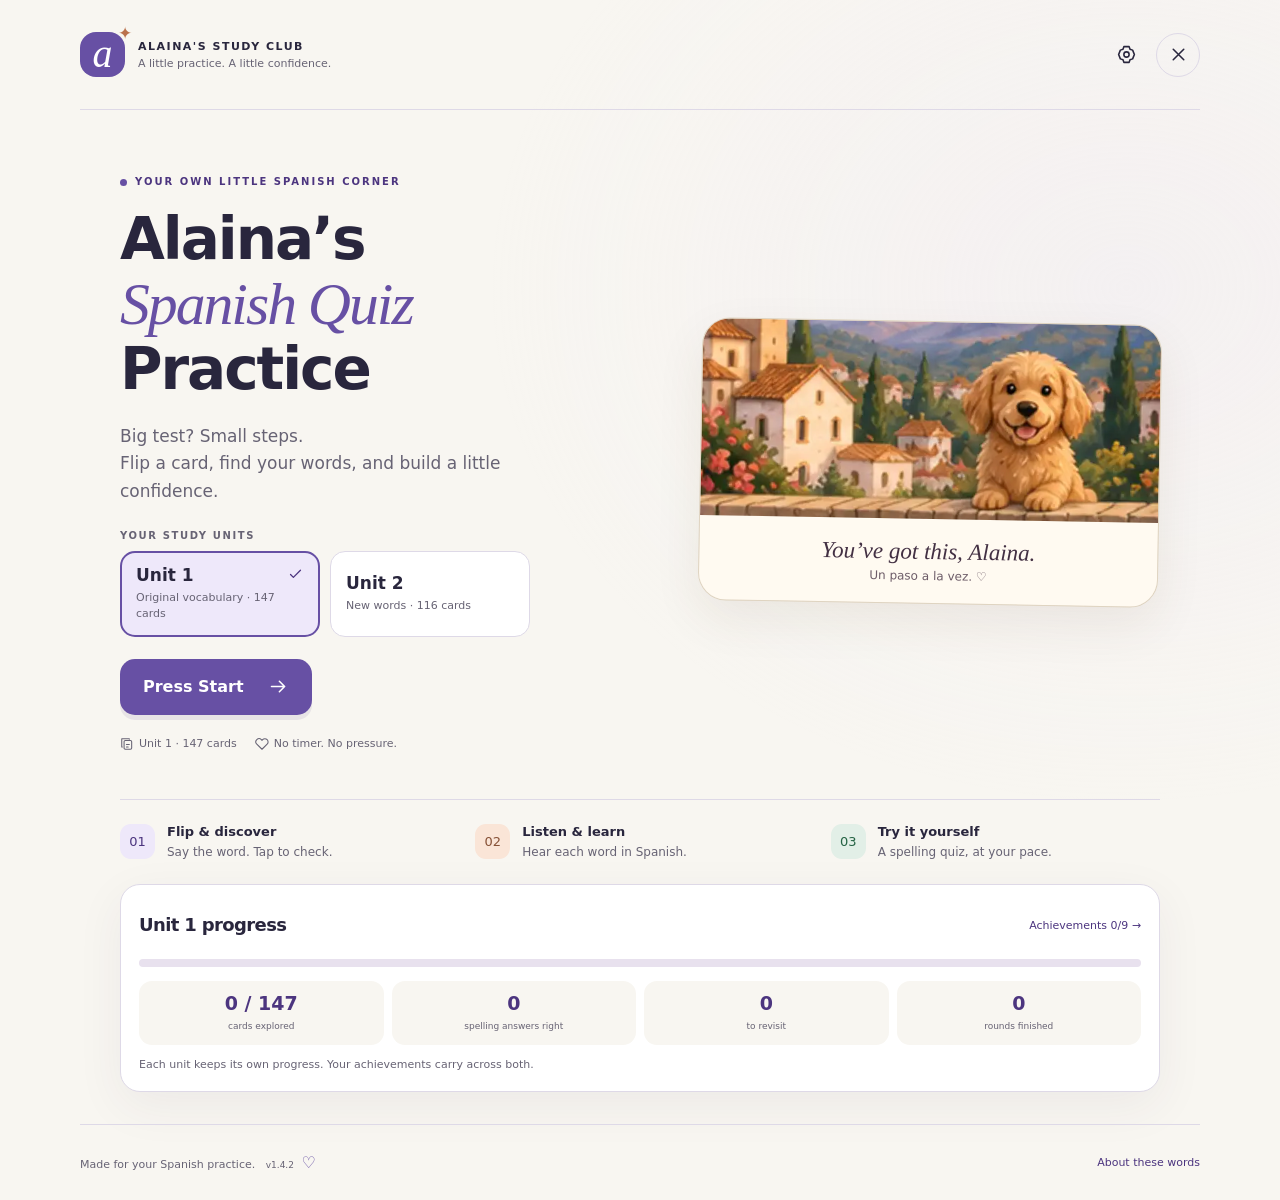
==== commit 96edd5dc: "Fix correct typed answers on reveal path and harden quiz navigation (v1.4.2)" ====
--- a/index.html
+++ b/index.html
@@ -3,7 +3,7 @@
 <head>
 <meta charset="utf-8">
 <meta name="viewport" content="width=device-width, initial-scale=1, viewport-fit=cover">
-<meta name="app-version" content="1.4.1">
+<meta name="app-version" content="1.4.2">
 <meta name="theme-color" content="#f8f6f1">
 <meta name="description" content="A little practice, a little confidence. English-to-Spanish flashcards and spelling practice for Units 1 and 2.">
 <meta name="apple-mobile-web-app-title" content="Alaina’s Spanish">
@@ -50,6 +50,12 @@
 .unit-picker{margin:18px 0 22px;text-align:left}.unit-picker-label{font-size:10px;font-weight:800;letter-spacing:1.6px;color:var(--muted);margin-bottom:10px}.unit-choices{display:grid;grid-template-columns:1fr 1fr;gap:10px}.unit-choice{text-align:left;min-width:0;min-height:76px;padding:13px 15px;border:1px solid var(--line);border-radius:15px;background:#fff}.unit-choice[aria-pressed=true]{background:var(--lavender);border:2px solid var(--purple);padding:12px 14px}.unit-choice strong{display:flex;align-items:center;justify-content:space-between;gap:8px;font-size:17px}.unit-choice small{display:block;font-size:11px;color:var(--muted);margin-top:5px;line-height:1.5}.unit-choice .icon{width:17px;height:17px;color:var(--purple-dark)}.unit-save-note{margin:12px 0 0;font-size:11px;line-height:1.5;color:var(--muted)}.topic-extra-note{font-size:11px;color:var(--muted);line-height:1.5;margin:13px 0 0}.unit-current{font-size:10px;font-weight:750;color:var(--purple-dark);margin:10px 0}.app-version{font-size:9px;color:var(--muted);margin-left:7px;white-space:nowrap}.topic:has(input[data-extra=true]){border-style:dashed}.home-hero .unit-picker{max-width:410px}.progress-mini strong{font-size:19px}.progress-card-top{flex-wrap:wrap}
 @media(max-width:590px){.home-hero .unit-picker{margin:18px auto;max-width:338px}.unit-choice{padding:12px;min-height:76px}.unit-choice[aria-pressed=true]{padding:11px}.unit-choice small{font-size:10px}.unit-save-note{font-size:10px}.unit-picker{margin-top:0}.site-footer{flex-wrap:wrap}.unit-current{font-size:10px}}
 
+/* Neutral reveals are not spelling errors. */
+.feedback.skipped{background:var(--lavender);border-color:var(--line)}
+.feedback.skipped .feedback-heading{color:var(--purple-dark)}
+.answer-input.is-skipped{background:var(--paper);border-color:var(--line)}
+.result-breakdown{display:flex;gap:10px 18px;flex-wrap:wrap;font-size:12px;line-height:1.6;margin:12px 0 20px;color:var(--muted)}
+.quiz-skip .text-button{min-height:44px}
 </style>
 </head>
 <body>
@@ -59,7 +65,7 @@
   <nav class="header-actions" aria-label="App controls"><button class="icon-button" id="open-settings" aria-label="Settings" title="Settings"></button><button class="icon-button close-button" id="close-app" aria-label="Close practice" title="Close practice"></button></nav>
 </header>
 <main id="main" tabindex="-1"></main>
-<footer class="site-footer"><span>Made for your Spanish practice. <span class="app-version">v1.4.1</span> <span class="footer-heart" aria-hidden="true">♡</span></span><button class="text-button" id="open-about">About these words</button></footer>
+<footer class="site-footer"><span>Made for your Spanish practice. <span class="app-version">v1.4.2</span> <span class="footer-heart" aria-hidden="true">♡</span></span><button class="text-button" id="open-about">About these words</button></footer>
 <div id="announcer" class="sr-only" aria-live="polite" aria-atomic="true"></div>
 <div id="toast" class="toast" role="status" hidden></div>
 <dialog id="modal" aria-labelledby="modal-title"></dialog>
@@ -92,6 +98,13 @@
     const close = answers.find(answer => withoutVowelMarks(answer) === withoutVowelMarks(value));
     return {status:close ? 'accent' : 'incorrect', expected:close || card.forms[0]};
   }
+  // A reveal request must never discard a submitted correct answer.
+  // Only an empty response may become an ungraded reveal.
+  function gradeSubmission(card, input, reveal = false) {
+    const result = grade(card, input);
+    return reveal === true && result.status === 'empty'
+      ? {...result, status:'skipped'} : result;
+  }
   function shuffle(items, random = Math.random) {
     const copy = [...items];
     for (let i = copy.length - 1; i > 0; i--) {
@@ -112,7 +125,7 @@
   function escapeHTML(value) {
     return String(value ?? '').replace(/[&<>"']/gu, c => ({'&':'&amp;','<':'&lt;','>':'&gt;','"':'&quot;',"'":'&#39;'}[c]));
   }
-  const api = {normalize, withoutVowelMarks, acceptedAnswers, grade, shuffle, makeRound, escapeHTML};
+  const api = {normalize, withoutVowelMarks, acceptedAnswers, grade, gradeSubmission, shuffle, makeRound, escapeHTML};
   root.SpanishCore = Object.freeze(api);
   if (typeof module !== 'undefined' && module.exports) module.exports = api;
 })(typeof globalThis !== 'undefined' ? globalThis : this);
@@ -120,7 +133,7 @@
 <script>(function () {
 'use strict';
 const DATA = JSON.parse(document.getElementById('vocabulary-data').textContent);
-const {escapeHTML:e, grade, makeRound, normalize} = SpanishCore;
+const {escapeHTML:e, grade, gradeSubmission, makeRound, normalize} = SpanishCore;
 const CARDS = DATA.cards;
 const byId = new Map(CARDS.map(card => [card.id,card]));
 const byCategory = new Map(DATA.categories.map(category => [category.id,category]));
@@ -462,13 +475,19 @@
   record(card,correct,'flashcards');
   nextCard();
 }
+function updateRevealLabel() {
+  const input=document.getElementById('answer-input'),button=document.getElementById('quiz-skip');
+  if(!input||!button||session?.checked)return;
+  button.textContent=normalize(input.value)?'Check & show answer':'Show answer (skip)';
+}
 function quizHTML(card) {
   return `<form id="quiz-form" novalidate><div class="quiz-card">${session.mode==='listening'?listeningPromptHTML():`<div class="quiz-prompt"><span class="card-language">HOW DO YOU WRITE THIS IN SPANISH?</span><div class="card-word ${card.en.length>24?'long':''}">${e(card.en)}</div>${card.number!==undefined?`<div class="number-caption">${card.number}</div>`:''}</div>`}
     <label class="answer-label" for="answer-input">Your Spanish answer</label><input class="answer-input" id="answer-input" name="answer" type="text" placeholder="Type the Spanish here…" lang="es" maxlength="180" autocomplete="off" autocapitalize="none" autocorrect="off" spellcheck="false" aria-describedby="answer-hint answer-error">
-    <div class="accent-keys" aria-label="Spanish accent letters">${['á','é','í','ó','ú','ü','ñ'].map(letter=>`<button type="button" class="accent-key" data-action="accent" data-letter="${letter}" aria-label="Insert ${letter}">${letter}</button>`).join('')}</div><p class="answer-hint" id="answer-hint">${answerHint(card)}</p><div id="answer-error" class="error-inline" role="status"></div><div id="quiz-feedback" aria-live="polite" aria-atomic="true"></div><button class="primary quiz-submit" id="quiz-submit" type="button" data-action="quiz-submit">Check my answer ${icon('check')}</button></div><div class="quiz-skip"><button type="button" class="text-button" id="quiz-skip" data-action="quiz-skip">I’m not sure — show me</button></div></form>`;
+    <div class="accent-keys" aria-label="Spanish accent letters">${['á','é','í','ó','ú','ü','ñ'].map(letter=>`<button type="button" class="accent-key" data-action="accent" data-letter="${letter}" aria-label="Insert ${letter}">${letter}</button>`).join('')}</div><p class="answer-hint" id="answer-hint">${answerHint(card)}</p><div id="answer-error" class="error-inline" role="status"></div><div id="quiz-feedback" aria-live="polite" aria-atomic="true"></div><button class="primary quiz-submit" id="quiz-submit" type="button" data-action="quiz-submit">Check my answer ${icon('check')}</button></div><div class="quiz-skip"><button type="button" class="text-button" id="quiz-skip" data-action="quiz-skip">Show answer (skip)</button></div></form>`;
 }
 function checkAnswer(skipped=false) {
-  if(!session||!isSpellingMode(session.mode)||session.checked)return;
+  skipped=skipped===true;
+  if(!session||view!=='practice'||!isSpellingMode(session.mode)||session.checked)return;
   if(session.mode==='listening'&&!skipped&&(!session.listening.plays||session.listening.busy))return;
   const input=document.getElementById('answer-input');
   const card=session.cards[session.index];
@@ -476,24 +495,28 @@
   const listening=session.mode==='listening';
   const heard=listening?session.listening.form:null;
   const expected=listening?{...card,forms:[heard],alternatives:[]}:card;
-  const result=skipped?{status:'skipped'}:grade(expected,typed);
+  const result=gradeSubmission(expected,typed,skipped);
   if(result.status==='empty'){
-    document.getElementById('answer-error').textContent='Try an answer, or tap “I’m not sure — show me.”';
+    document.getElementById('answer-error').textContent='Type an answer, or choose “Show answer (skip).”';
     input.focus();return;
   }
   stopSpeech();
   session.checked=true;session.input=typed;session.feedback=result;
-  if(listening){document.getElementById('listen-play').disabled=true;document.getElementById('listen-status').textContent='Answer revealed — listen again below to learn it.';document.getElementById('listen-error').hidden=true;}
+  if(listening){document.getElementById('listen-play').disabled=true;document.getElementById('listen-play').innerHTML=icon('sound')+' Answer shown';document.getElementById('listen-status').textContent='Answer revealed — listen again below to learn it.';document.getElementById('listen-error').hidden=true;}
   const correct=result.status==='correct';
   session.responses.push({id:card.id,correct,status:result.status,input:typed,...(listening?{heard}: {})});
   record(card,correct,session.mode);
-  input.disabled=true; input.classList.add(correct?'is-correct':'is-wrong');
+  input.disabled=true; input.classList.add(correct?'is-correct':result.status==='skipped'?'is-skipped':'is-wrong');
   document.getElementById('answer-error').textContent='';
   document.querySelectorAll('.accent-key').forEach(button=>button.disabled=true);
-  const heading=correct?'You got it!':result.status==='accent'?'Almost — check the accent marks.':result.status==='skipped'?'Let’s learn this one.':'Not quite — here’s the word.';
-  const helper=correct?'That spelling is correct.':result.status==='accent'?'An accent mark or the dots on ü need a little attention. This goes into your review pile.':'Read it, listen to it, and give it another go in your review round.';
-  document.getElementById('quiz-feedback').innerHTML=`<div class="feedback ${correct?'correct':''}"><div class="feedback-heading">${icon(correct?'check':'info')}${heading}</div><p>${helper}</p>${listening?`<p>Meaning: ${e(card.en)}</p>`:''}<p class="feedback-answer" lang="es">${expected.forms.map(e).join(' <span class="muted">/</span> ')}</p>${listening?heardAudioHTML(card):audioGroup(card)}${listening?'<p class="study-note">Spell the form in the audio, not a different gender or synonym. El / la / los / las is optional.</p>':card.note?`<p class="study-note">${e(card.note)}</p>`:''}</div>`;
-  const next=document.getElementById('quiz-submit');
+  const heading=correct?'You got it!':result.status==='accent'?'Almost — check the accent marks.':result.status==='skipped'?'Answer shown — not graded.':'Not quite — here’s the word.';
+  const helper=correct?'That spelling is correct.':result.status==='skipped'?'No answer was entered. This word is saved for practice, not counted as a spelling mistake.':result.status==='accent'?'An accent mark or the dots on ü need a little attention. This goes into your review pile.':'Read it, listen to it, and give it another go in your review round.';
+  document.getElementById('quiz-feedback').innerHTML=`<div data-result="${result.status}" class="feedback ${correct?'correct':result.status==='skipped'?'skipped':''}"><div class="feedback-heading">${icon(correct?'check':'info')}${heading}</div><p>${helper}</p>${listening?`<p>Meaning: ${e(card.en)}</p>`:''}<p class="feedback-answer" lang="es">${expected.forms.map(e).join(' <span class="muted">/</span> ')}</p>${listening?heardAudioHTML(card):audioGroup(card)}${listening?'<p class="study-note">Spell the form in the audio, not a different gender or synonym. El / la / los / las is optional.</p>':card.note?`<p class="study-note">${e(card.note)}</p>`:''}</div>`;
+  // A separate Next control cannot reinterpret a queued Check click.
+  const previous=document.getElementById('quiz-submit');
+  const next=previous.cloneNode(false);
+  next.dataset.action='quiz-next';
+  previous.replaceWith(next);
   next.disabled=false;
   next.innerHTML=`${session.index===session.cards.length-1?'See my results':'Next word'} ${icon('arrow')}`;
   document.getElementById('quiz-skip').hidden=true;
@@ -524,10 +547,13 @@
   const missed=session.responses.filter(r=>!r.correct);
   const correct=session.responses.length-missed.length;
   const quiz=isSpellingMode(session.mode);
+  const shown=session.responses.filter(r=>r.status==='skipped').length;
+  const incorrect=missed.length-shown;
   const allRight=!missed.length;
   mount(`<section class="results appear"><div class="results-hero"><span class="results-emblem" aria-hidden="true">✦</span><h1>${allRight?'Look at you go, Alaina!':'A little more confident.'}</h1><p>${allRight?'You finished the whole round. Take a breath — that’s real progress.':'Every tricky word is a chance to learn. Your review pile is ready whenever you are.'}</p></div><div class="result-stats"><div class="stat-tile"><strong>${correct}<span class="muted"> / ${session.cards.length}</span></strong><small>${quiz?'correct spellings':'cards you said you knew'}</small></div><div class="stat-tile"><strong>${missed.length}</strong><small>${missed.length===1?'word':'words'} to revisit in this round</small></div></div>
+    ${quiz?`<p class="result-breakdown" aria-label="Answer breakdown"><span><strong>${correct}</strong> correct</span><span><strong>${incorrect}</strong> incorrect</span><span><strong>${shown}</strong> shown without an answer</span></p>`:''}
     <div class="result-actions">${missed.length?`<button class="primary" data-action="retry-missed">${quiz?'Retry tricky spellings':'Review tricky flashcards'} ${icon('repeat')}</button>${quiz?`<button class="secondary" data-action="learn-missed">${icon('cards')} Learn them first</button>`:''}`:`<button class="primary" data-action="play-again">Try a new shuffled round ${icon('arrow')}</button>`}<button class="secondary" data-action="new-topics">Choose topics</button>${missed.length?'<button class="text-button" data-action="play-again">New shuffled round</button>':''}</div>
-    ${missed.length?`<div class="review-list"><h2>Your little review pile</h2>${missed.map(r=>{const c=byId.get(r.id);return `<div class="review-row"><div><h3>${e(c.en)} <span class="word-category muted">· ${e(categoryName(c))}</span></h3>${quiz?`<p>Your answer: ${r.status==='skipped'?'Skipped':e(r.input)}</p>`:''}<p class="correct-answer" lang="es">${r.heard?e(r.heard):c.forms.map(e).join(' / ')}</p>${r.status==='accent'?'<p>Watch the accent marks.</p>':''}</div><button class="icon-button" data-action="speak" data-card="${e(c.id)}" data-form="${r.heard?Math.max(0,c.forms.indexOf(r.heard)):0}" aria-label="Pronounce ${e(c.forms[0])} in Spanish">${icon('sound')}</button></div>`;}).join('')}</div>`:'<p class="study-note" style="margin-top:24px">A short break counts, too. Come back when you’re ready.</p>'}</section>`);
+    ${missed.length?`<div class="review-list"><h2>Your little review pile</h2>${missed.map(r=>{const c=byId.get(r.id);return `<div class="review-row"><div><h3>${e(c.en)} <span class="word-category muted">· ${e(categoryName(c))}</span></h3>${quiz?`<p>Your answer: ${r.status==='skipped'?'Shown without an answer (not graded)':e(r.input)}</p>`:''}<p class="correct-answer" lang="es">${r.heard?e(r.heard):c.forms.map(e).join(' / ')}</p>${r.status==='accent'?'<p>Watch the accent marks.</p>':''}</div><button class="icon-button" data-action="speak" data-card="${e(c.id)}" data-form="${r.heard?Math.max(0,c.forms.indexOf(r.heard)):0}" aria-label="Pronounce ${e(c.forms[0])} in Spanish">${icon('sound')}</button></div>`;}).join('')}</div>`:'<p class="study-note" style="margin-top:24px">A short break counts, too. Come back when you’re ready.</p>'}</section>`);
 }
 function openWordList() {
   stopSpeech();view='words';wordQuery='';wordFilter='';
@@ -571,7 +597,7 @@
 }
 function handleAction(event) {
   const button=event.target.closest('[data-action]');
-  if(!button||button.disabled)return;
+  if(!button||button.disabled||!button.isConnected)return;
   const action=button.dataset.action;
   if(action==='speak'&&session?.mode==='listening'&&view==='practice'&&!session.checked)return;
   if(action==='speak') { const c=byId.get(button.dataset.card); if(c)speak(c.forms[Number(button.dataset.form)||0]); return; }
@@ -586,7 +612,8 @@
     case 'rate':rateCard(button.dataset.correct==='true');break;
     case 'flash-skip':rateCard(false,true);break;
     case 'listen-play':playListeningQuestion();break;
-    case 'quiz-submit':session?.checked?nextCard():checkAnswer();break;
+    case 'quiz-submit':checkAnswer();break;
+    case 'quiz-next':nextCard();break;
     case 'quiz-skip':checkAnswer(true);break;
     case 'accent': {
       const input=document.getElementById('answer-input');
@@ -613,6 +640,10 @@
   }
 }
 document.addEventListener('click',handleAction);
+// Holding Enter must not check the next word or discard feedback.
+document.addEventListener('keydown',event=>{
+  if(view==='practice' && event.key==='Enter' && event.repeat)event.preventDefault();
+});
 // Remember the text selection before a touch focuses an accent button.
 let accentSelection=null;
 document.addEventListener('pointerdown',event=>{
@@ -626,11 +657,12 @@
 document.addEventListener('submit',event=>{
   if(event.target.id!=='quiz-form')return;
   event.preventDefault();
-  if(session?.checked)nextCard();else checkAnswer();
+  // Form Enter checks once; only the explicit Next button advances.
+  if(!session?.checked)checkAnswer();
 });
 document.addEventListener('input',event=>{
   if(event.target.id==='word-search'){wordQuery=event.target.value;renderWordResults();}
-  if(event.target.id==='answer-input'){document.getElementById('answer-error').textContent='';}
+  if(event.target.id==='answer-input'){document.getElementById('answer-error').textContent='';updateRevealLabel();}
 });
 document.addEventListener('change',event=>{
   const el=event.target;
